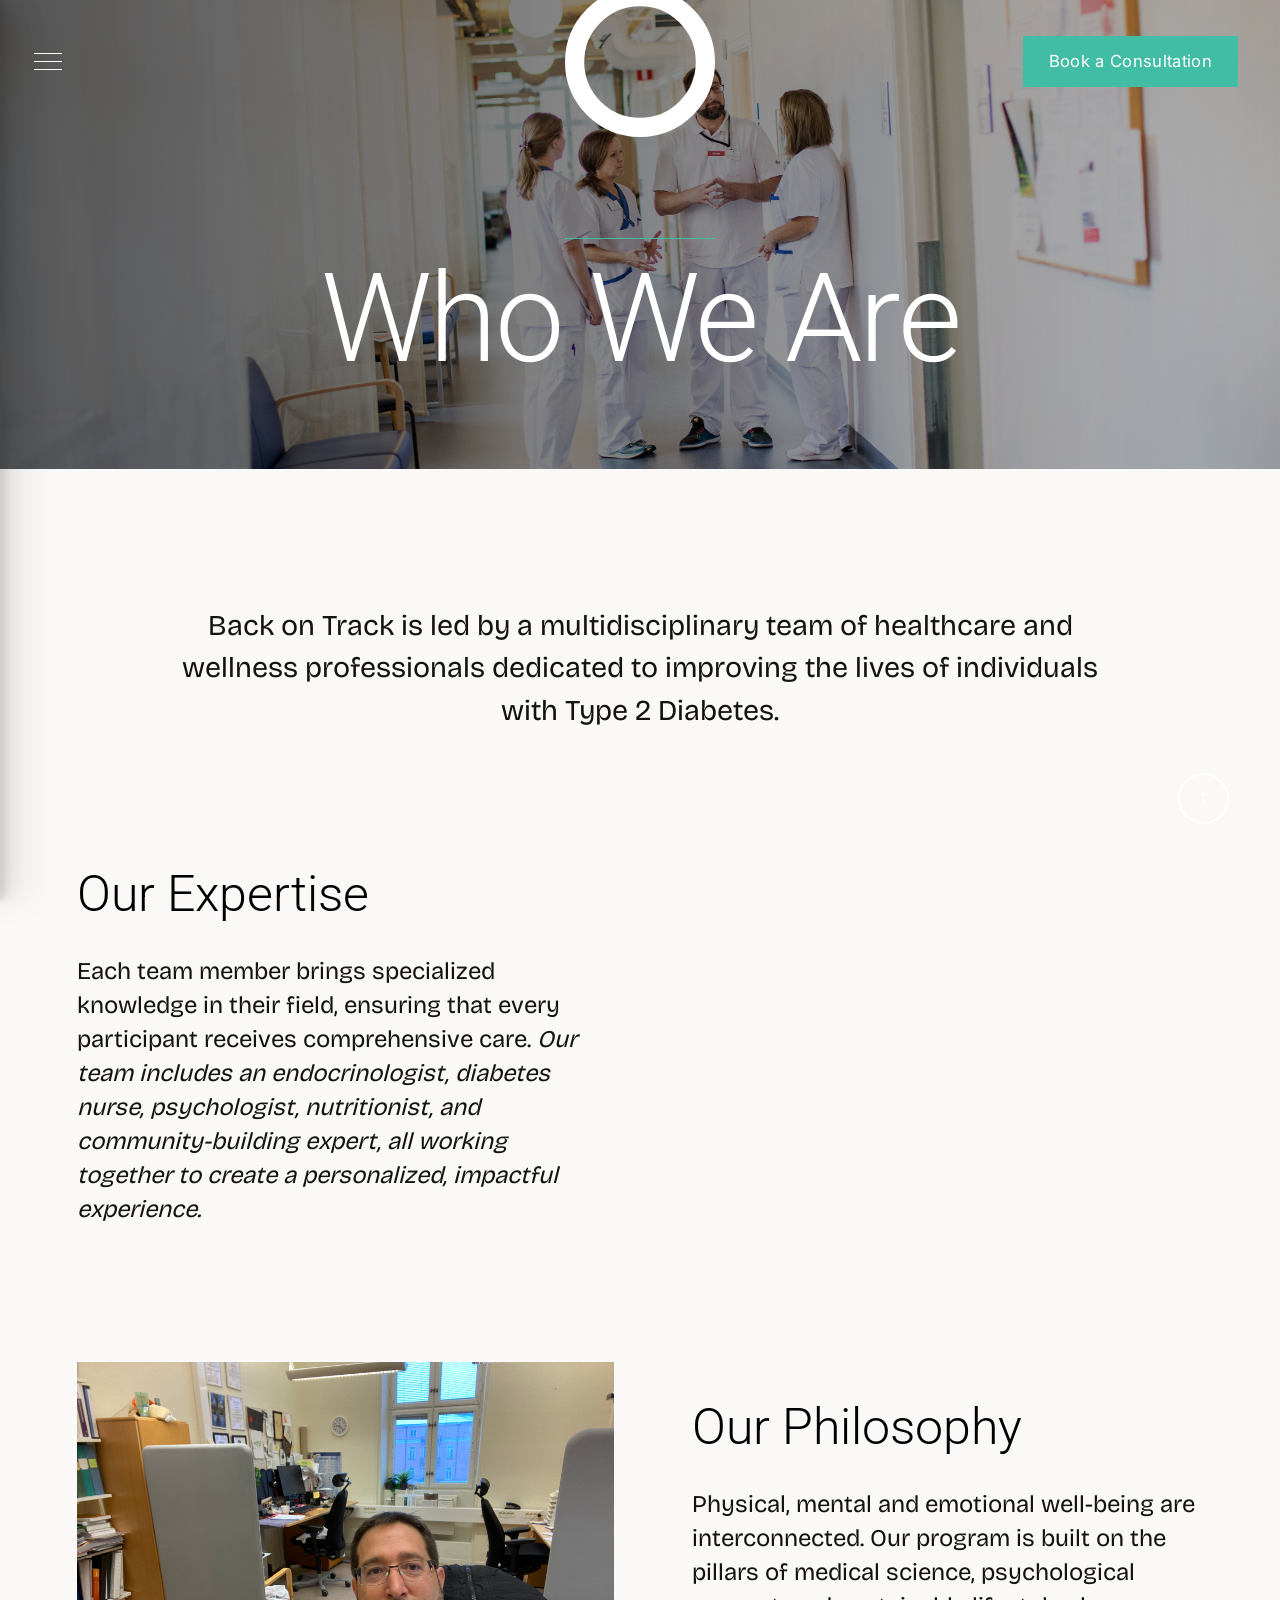
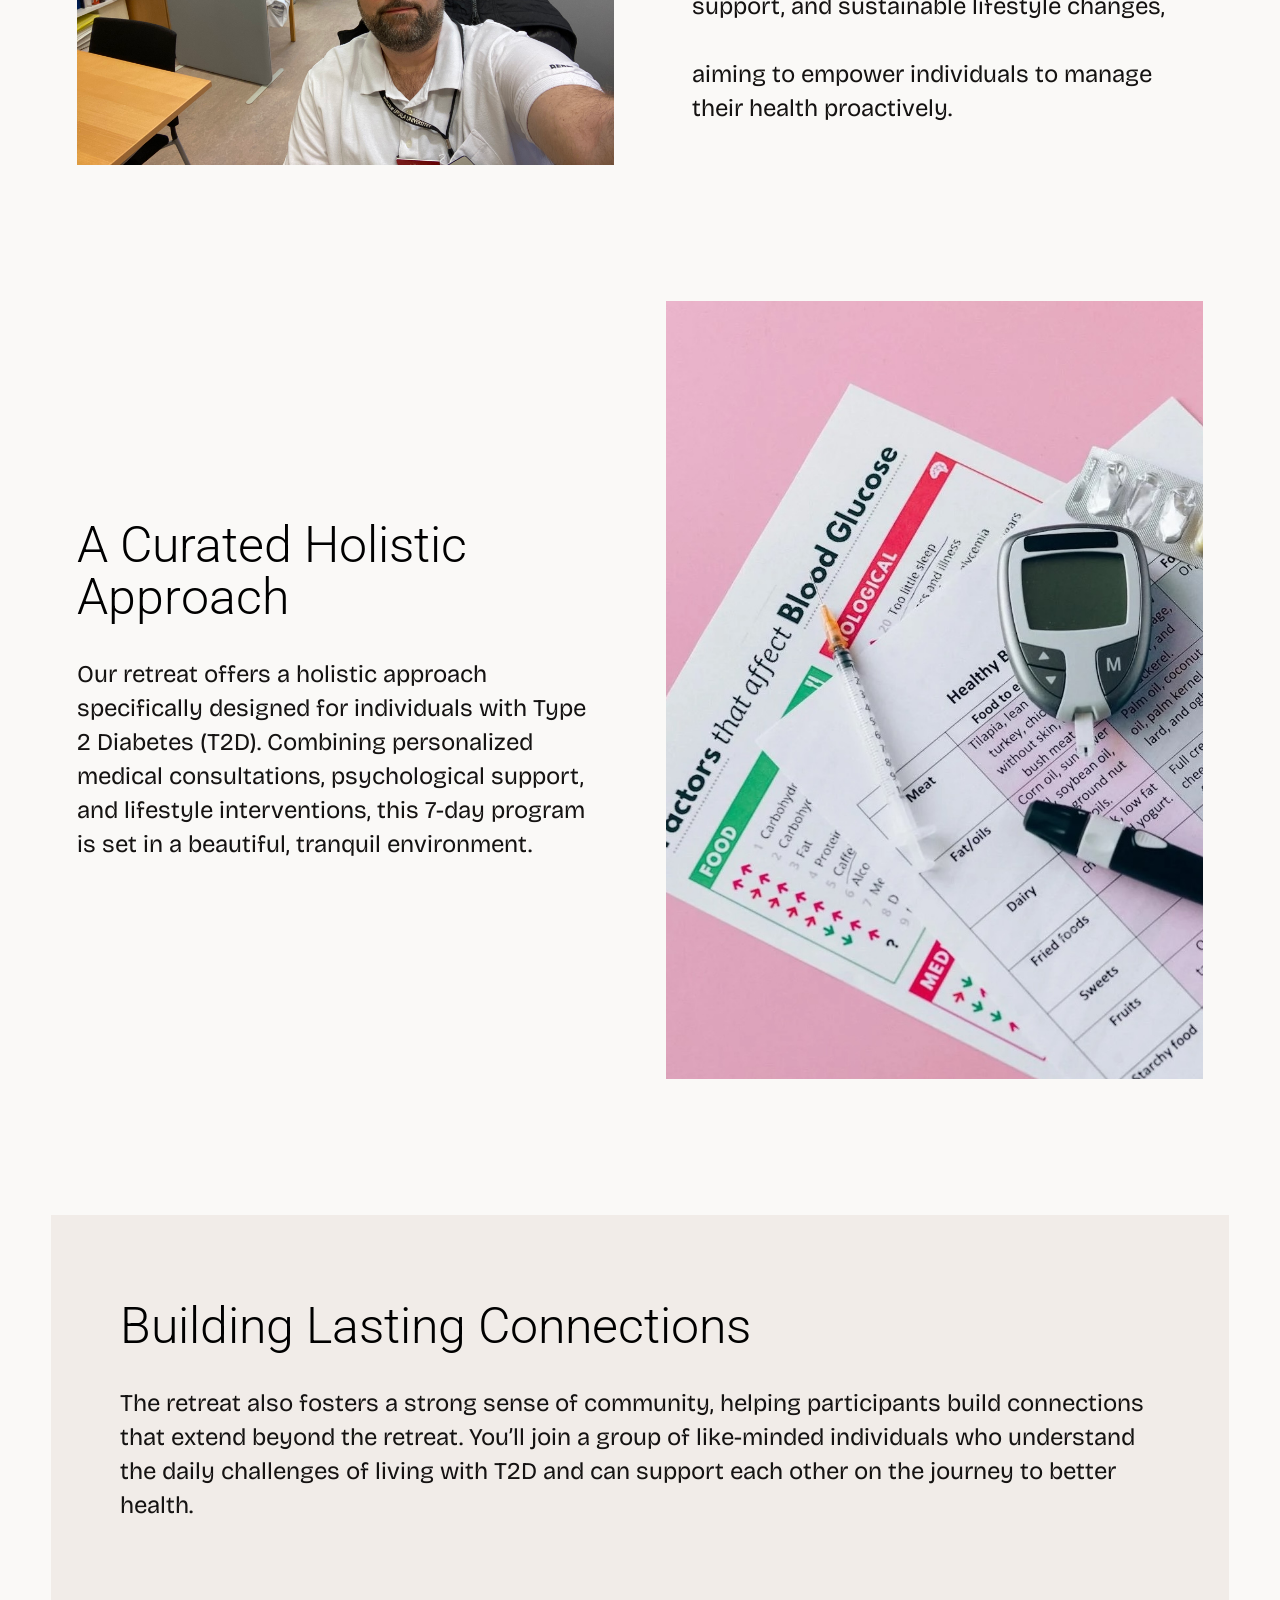
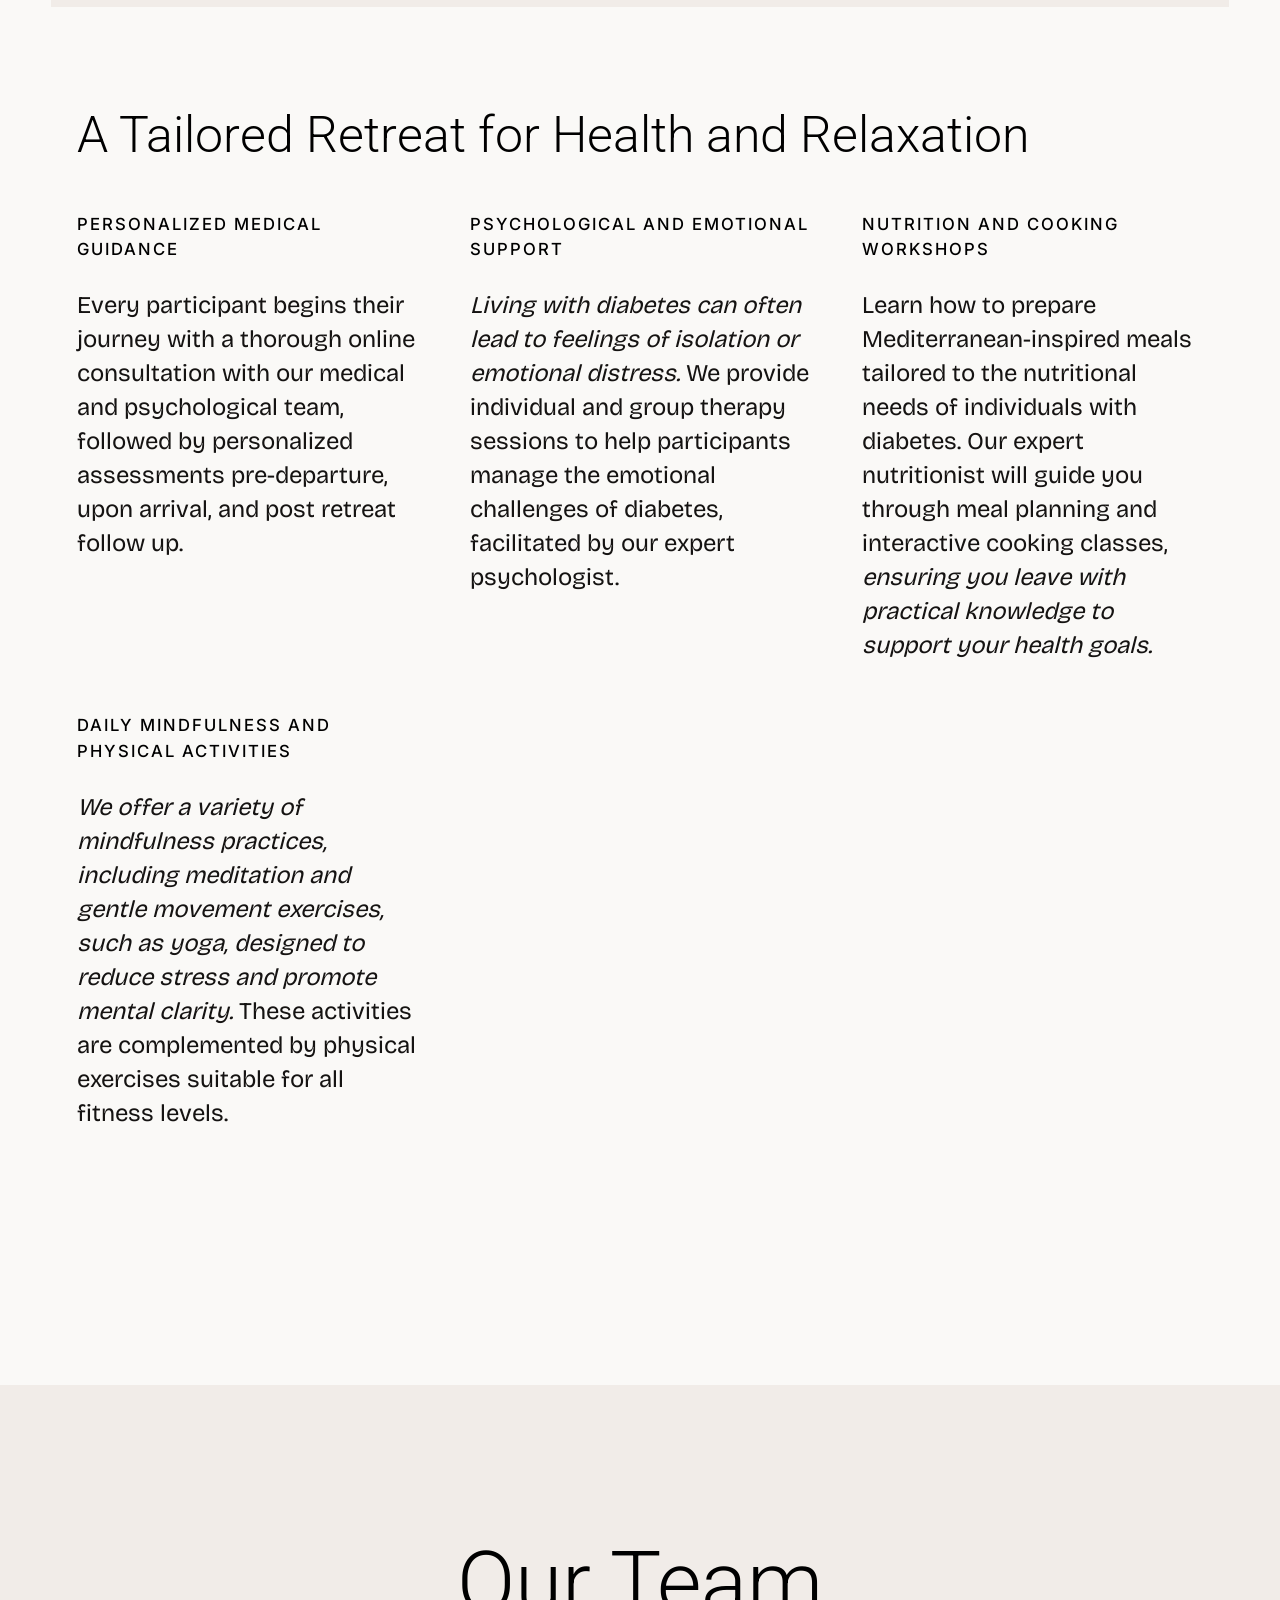
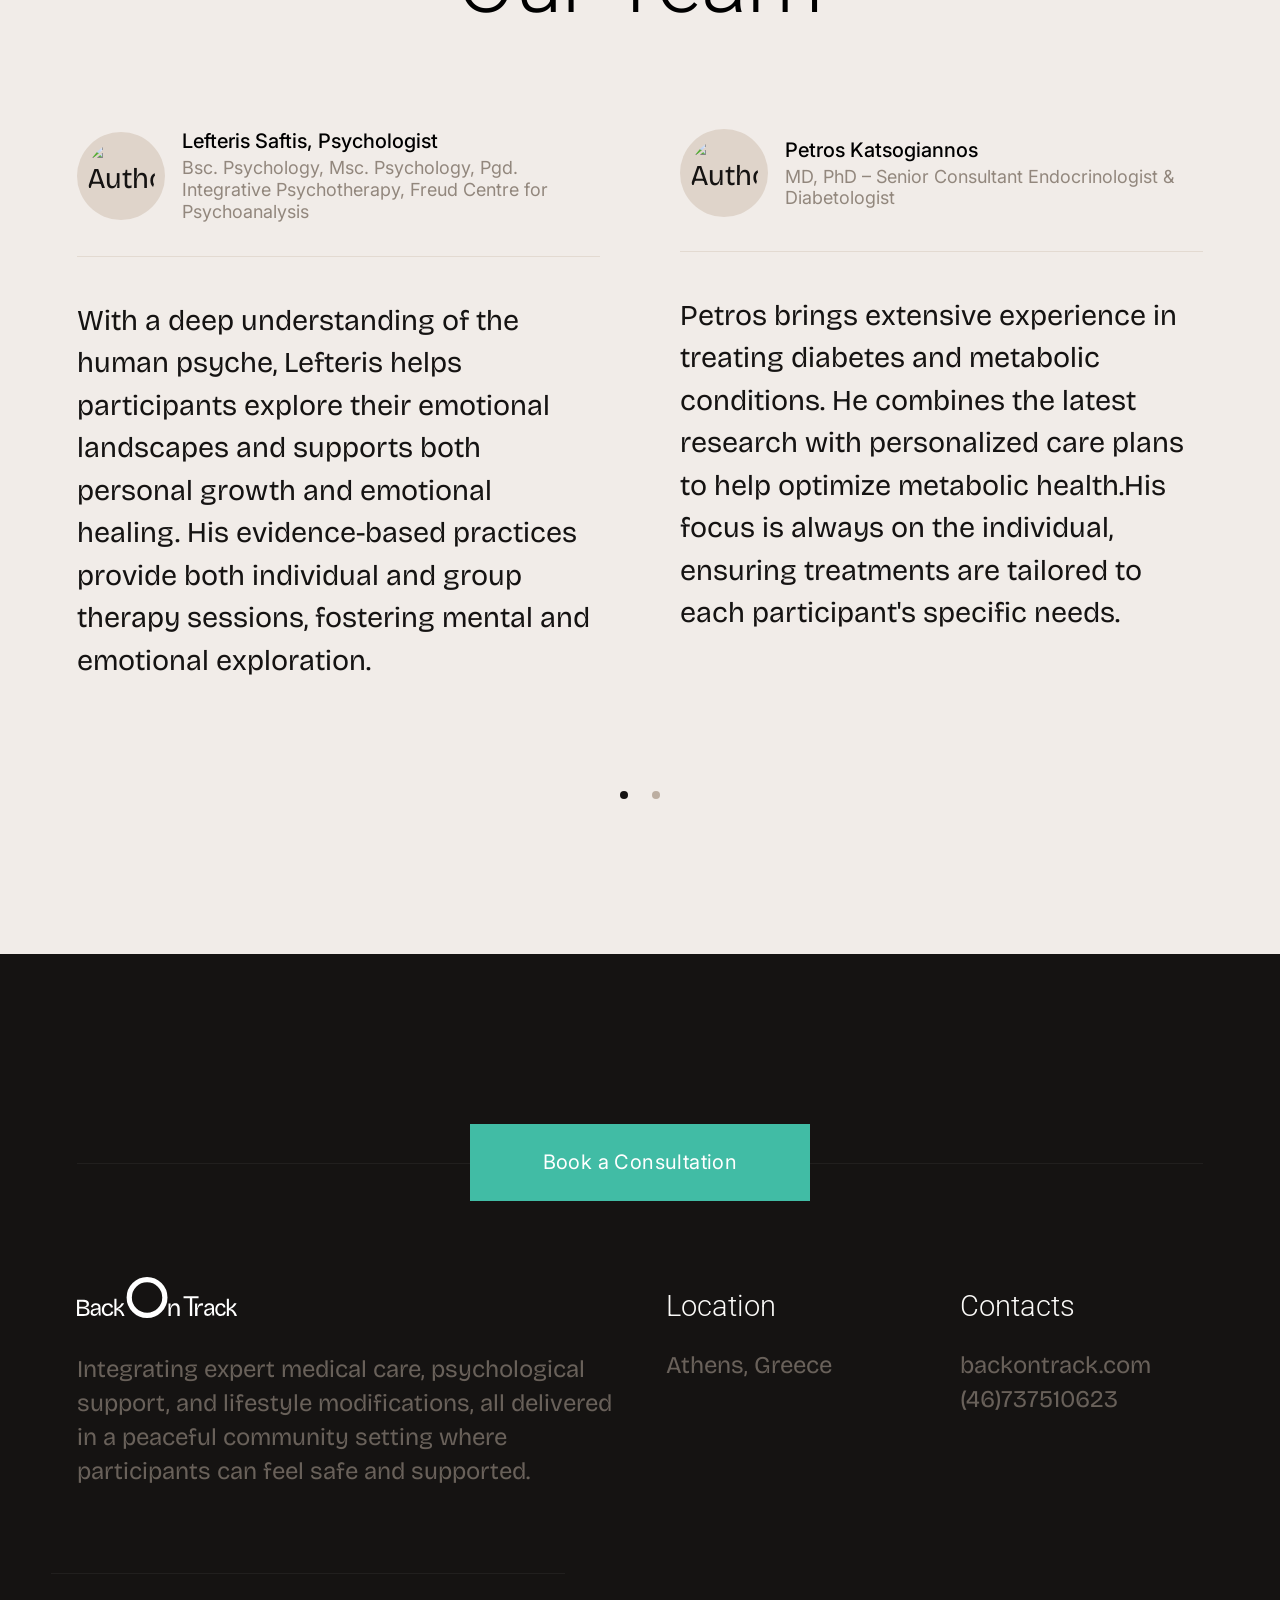
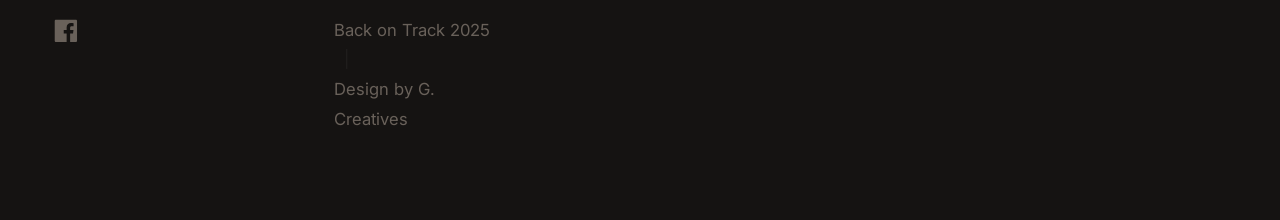
==== about.html @ dc55455d "reup" ====
<!DOCTYPE html>
<html lang="en" class="no-js" >
<head>

    <!--- basic page needs
    ================================================== -->
    <meta charset="utf-8">
    <meta name="viewport" content="width=device-width, initial-scale=1">
    <title>About - Back On Track</title>

    <script>
        document.documentElement.classList.remove('no-js');
        document.documentElement.classList.add('js');
    </script>

    <!-- CSS
    ================================================== -->
    <link rel="stylesheet" href="css/vendor.css">
    <link rel="stylesheet" href="css/styles.css">

    <!-- favicons
    ================================================== -->
    <link rel="apple-touch-icon" sizes="180x180" href="ellipse 45.svg">
    <link rel="icon" type="image/png" sizes="32x32" href="ellipse 45.svg">
    <link rel="icon" type="image/png" sizes="16x16" href="ellipse 45.svg">
    <link rel="manifest" href="site.webmanifest">

</head>


<body id="top">

    
    <!-- preloader
    ================================================== -->
    <div id="preloader">
        <div id="loader" class="dots-fade">
            <div></div>
            <div></div>
            <div></div>
        </div>
    </div>   


    <!-- page wrap
    ================================================== -->
    <div id="page" class="s-pagewrap">

        <div class="menu-underlay"></div>

        <!-- # site header 
        ================================================== -->
        <header class="s-header">

            <div class="s-header__block">
                <div class="s-header__logo">
                    <a class="Ellipse 45" href="index.html">
                        <img src="images/Ellipse 45.svg" alt="Homepage">
                    </a>
                </div>

                <a class="s-header__menu-toggle" href="#0"><span>Browse</span></a>

                <div class="s-header__cta">
                    <a href="reservations.html" class="btn btn--primary s-header__cta-btn">Book a Consultation</a>                        
                </div>

            </div> <!-- end s-header__block -->

            <nav class="s-header__nav">    

                <a href="#0" class="s-header__nav-close-btn" title="close"><span>Close</span></a>

                <div class="s-header__logo">
                    <a class="logo" href="index.html">
                        <img src="images/BACK ON TRACK LOGO.svg" alt="Homepage">
                    </a>
                </div>

                <ul class="s-header__nav-links">
                    <li><a href="index.html">Home</a></li>
                    <li><a href="retreats.html">Retreats</a></li>
                    <li class="current"><a href="about.html">About</a></li>
                    <li><a href="reservations.html">Reservations</a></li>
                </ul> <!-- s-header__nav-links -->    

                <div class="s-header__nav-bottom">

                    <h6>Booking Request</h6>

                    <div class="s-header__booking">
                        <div class="s-header__booking-no"><a href="tel:+46737510623">(46) 4673 751 0623</a></div>
                    </div>

                    <ul class="s-header__nav-social social-list">
                        <li>
                            <a href="#0">
                                <svg xmlns="http://www.w3.org/2000/svg" width="24" height="24" viewBox="0 0 24 24" style="fill:rgba(0, 0, 0, 1);transform:;-ms-filter:"><path d="M20,3H4C3.447,3,3,3.448,3,4v16c0,0.552,0.447,1,1,1h8.615v-6.96h-2.338v-2.725h2.338v-2c0-2.325,1.42-3.592,3.5-3.592 c0.699-0.002,1.399,0.034,2.095,0.107v2.42h-1.435c-1.128,0-1.348,0.538-1.348,1.325v1.735h2.697l-0.35,2.725h-2.348V21H20 c0.553,0,1-0.448,1-1V4C21,3.448,20.553,3,20,3z"></path></svg>
                                <span class="u-screen-reader-text">Facebook</span>
                            </a>
                        </li>
                    </ul> 
                </div> <!-- s-header__nav-bottom -->  

            </nav> <!-- end s-header__nav -->

        </header> <!-- end s-header -->

        
        <!-- # main content
        ================================================== -->
        <article class="s-content">

            <!-- ## pageheader -->
            <section class="s-pageheader" style="background-image:url(images/gallery/1/medical.jpg)">
                <div class="row">
                    <div class="column xl-16 s-pageheader__content">
                        <h1 class="page-title">                        
                            Who We Are
                        </h1>                    
                    </div>
                </div>
            </section> <!-- end pageheader -->
            
            <!-- ## pagecontent -->
            <section class="s-pagecontent pagecontent">

                <div class="row width-narrower pageintro text-center">
                    <div class="column xl-12">
                        <p class="lead">
                            Back on Track is led by a multidisciplinary team of 
                            healthcare and wellness professionals dedicated to improving 
                            the lives of individuals with Type 2 Diabetes.
                        </p>
                    </div>                       
                </div> <!-- end pageintro -->              
    
                <div class="row width-narrow content-block content-block--media-right">
                    <div class="column content-block__text">
                        <h3>Our Expertise</h3>
                        <p>
                        Each team member brings specialized knowledge in their field, 
                        ensuring that every participant receives comprehensive care. 
                        <i>Our team includes an endocrinologist, diabetes nurse, psychologist, 
                            nutritionist, and community-building expert, all working together to create 
                            a personalized, impactful experience.</i>
                        </p>
                    </div>
                    <div class="column content-block__media">
                        <figure>
                            <img src="images/gallery/1/medical2.jpg" 
                                 srcset="images/gallery/1/medical2.jpg 1x, iimages/gallery/1/medical2.jpg 2x" alt="">
                        </figure>
                    </div>
                </div> <!-- end content-block-->
    
                <div class="row width-narrow content-block content-block--media-left">    
                    <div class="column content-block__text">
                        <h3>Our Philosophy</h3>
                        <p>
                        Physical, mental and emotional well-being are interconnected. 
                        Our program is built on the pillars of medical science, 
                        psychological support, and sustainable lifestyle changes, 
                        </p>
                        <p>
                        aiming to empower individuals to manage their health proactively. 
                        </p>
                    </div>
                    <div class="column content-block__media">
                        <figure>
                            <img src="images/gallery/1/petros work pic.jpeg" 
                                 srcset="images/gallery/1/petros work pic.jpeg 1x, images/gallery/1/petros work pic.jpeg 2x" alt="">
                        </figure>
                    </div>
                </div> <!-- end content-block-->
    
                <div class="row width-narrow content-block content-block--media-right">
                    <div class="column content-block__text">                        
                        <h3>A Curated Holistic Approach</h3>
                        <p>
                            Our retreat offers a holistic approach specifically designed for 
                            individuals with Type 2 Diabetes (T2D). Combining personalized medical consultations, 
                            psychological support, and lifestyle interventions, this 7-day program 
                            is set in a beautiful, tranquil environment.
                        </p>
                    </div>
                    <div class="column content-block__media">
                        <figure>
                            <img src="images/gallery/1/medical3.jpeg" 
                                 srcset="images/gallery/1/medical3.jpeg 1x, images/gallery/1/medical3.jpeg 2x" alt="">
                        </figure>
                    </div>
                </div> <!-- end content-block-->
    
                <div class="row width-narrow content-block content-block--grey">
                    <div class="column xl-12">     
                        <h3>Building Lasting Connections</h3>
                        <p>
                            The retreat also fosters a strong sense of community, helping participants build 
                            connections that extend beyond the retreat. You’ll join a group of like-minded 
                            individuals who understand the daily challenges of living with T2D and can support 
                            each other on the journey to better health.
                    </div>
                </div> <!-- end content-block -->

                <div class="row width-narrow content-block">
                    <div class="column xl-12"> 
    
                        <h3>A Tailored Retreat for Health and Relaxation</h3>
    
                        <div class="grid-list-items list-items">
                            <div class="grid-list-items__item list-items__item u-remove-bottom">
                                <div class="list-items__item-header">
                                    <h6 class="list-items__item-small-title">Personalized Medical Guidance</h6>
                                </div>
                                <p>
                                    Every participant begins their journey with a thorough online consultation with 
                                    our medical and psychological team, followed by personalized assessments pre-departure, 
                                    upon arrival, and post retreat follow up.
                                </p>
                            </div>
                            <div class="grid-list-items__item list-items__item u-remove-bottom">
                                <div class="list-items__item-header">
                                    <h6 class="list-items__item-small-title">Psychological and Emotional Support</h6>
                                </div>
                                <p> 
                                    <i>Living with diabetes can often lead to feelings of isolation or emotional distress.</i>
                                    We provide individual and group therapy sessions to help participants manage 
                                    the emotional challenges of diabetes, facilitated by our expert psychologist.

                                </p>
                            </div>
                            <div class="grid-list-items__item list-items__item u-remove-bottom">
                                <div class="list-items__item-header">
                                    <h6 class="list-items__item-small-title">Nutrition and Cooking Workshops</h6>
                                </div>
                                <p>
                                    Learn how to prepare Mediterranean-inspired meals tailored to the nutritional needs 
                                    of individuals with diabetes. Our expert nutritionist will guide you through meal 
                                    planning and interactive cooking classes, <i>ensuring you leave with practical knowledge 
                                    to support your health goals.</i>
                                </p>
                            </div>
                            <div class="grid-list-items__item list-items__item u-remove-bottom">
                                <div class="list-items__item-header">
                                    <h6 class="list-items__item-small-title">Daily Mindfulness and Physical Activities</h6>
                                </div>
                                <p>
                                    <i>We offer a variety of mindfulness practices, including meditation and gentle movement exercises, 
                                    such as yoga, designed to reduce stress and promote mental clarity.</i> 
                                    These activities are complemented by physical exercises suitable for all fitness levels.
                                </p>
                            </div>
                        </div> <!--list-items --> 

                    </div> <!-- end column-->
                </div> <!-- end content-block -->  

            </section> <!-- pagecontent --> 

        </article> <!-- end main content -->


        <!-- # testimonials
        ================================================== -->
        <section id="testimonials" class="s-testimonials">

            <div class="row s-testimonials__content">
                <div class="column xl-12">

                    <h3 class="s-testimonials__title text-center">Our Team</h3>
    
                    <div class="swiper-container s-testimonials__slider">    
                        <div class="swiper-wrapper">

                            <div class="s-testimonials__slide swiper-slide">
                                <div class="s-testimonials__author">
                                    <img src="images/gallery/petros-work-pic" alt="Author image" class="s-testimonials__avatar">
                                    <cite class="s-testimonials__cite">
                                        Lefteris Saftis, Psychologist
                                        <span>Bsc. Psychology, Msc. Psychology, 
                                            Pgd. Integrative Psychotherapy, 
                                            Freud Centre for Psychoanalysis</span>
                                    </cite>
                                </div>
                                <p>
                                    With a deep understanding of the human psyche, Lefteris helps participants explore their 
                                    emotional landscapes and supports both personal growth and emotional healing. 
                                    His evidence-based practices provide both individual and group therapy sessions, 
                                    fostering mental and emotional exploration.
                                </p>
                            </div> <!-- end s-testimonials__slide -->
            
                            <div class="s-testimonials__slide swiper-slide">
                                <div class="s-testimonials__author">
                                    <img src="images/gallery/petros-work-pic" alt="Author image" class="s-testimonials__avatar">
                                    <cite class="s-testimonials__cite">
                                        Petros Katsogiannos
                                        <span>MD, PhD – Senior Consultant 
                                            Endocrinologist & Diabetologist
                                        </span>
                                    </cite>
                                </div>
                                <p>
                                    Petros brings extensive experience in treating diabetes and metabolic conditions. 
                                    He combines the latest research with personalized care plans to help optimize 
                                    metabolic health.His focus is always on the individual, ensuring treatments 
                                    are tailored to each participant's specific needs.
                                </p>
                            </div> <!-- end s-testimonials__slide -->
            
                            <div class="s-testimonials__slide swiper-slide">
                                <div class="s-testimonials__author">
                                    <img src="images/gallery/petros-work-pic" alt="Author image" class="s-testimonials__avatar">
                                    <cite class="s-testimonials__cite">
                                        Theodosios Tzanos
                                        <span>BEng Mechanical Engineering, Msc Management - Community Builder                                        </span>
                                    </cite>
                                </div>
                                <p>
                                    With over 15 years of experience in community building, 
                                    Theodosios empowers individuals and fosters sustainable, active communities. 
                                    He is also deeply engaged in mindfulness practices, particularly Vipassana meditation,
                                     which he incorporates into his approach to wellness and personal growth.
                                </p>
                            </div> <!-- end s-testimonials__slide -->
    
                        </div> <!-- end swiper-wrapper -->
    
                        <div class="swiper-pagination"></div>
    
                    </div> <!-- end s-testimonials__slider -->
    
                </div> <!-- end column -->
            </div> <!-- end s-testimonials__content -->

        </section> <!-- end s-testimonials --> 


                    </div> <!-- end grid-list-items -->

                </div>
            </div> <!-- end s-gallery__inner -->
        </section> <!-- end s-gallery --> 


        <!-- # footer 
        ================================================== -->
        <footer id="footer" class="s-footer">  
            
            <div class="row s-footer__top row-x-center">
                <div class="column xl-4 lg-6 tab-8 mob-12">
                    <a href="reservations.html" class="btn btn--primary btn--large u-fullwidth">Book a Consultation</a>
                </div>
            </div>

            <div class="row s-footer__main-content">

                <div class="column xl-6 md-12 s-footer__block s-footer__about"> 
                    <div class="s-footer__logo">
                        <a class="logo" href="index.html">
                            <img src="images/BACK ON TRACK LOGO.svg" alt="Homepage">
                        </a>
                    </div>  
                    <p>
                        Integrating expert medical care, psychological support, and lifestyle modifications, 
                         all delivered in a peaceful community setting where participants can feel safe and supported.
                    </p>               
                </div> <!-- end s-footer__about -->

                <div class="column xl-6 md-12 s-footer__block s-footer__info">
                    <div class="row">
                        <div class="column xl-6 lg-12">
                            <h5>Location</h5>
                            <p>
                            Athens, Greece
                            </p>
                        </div>
                        <div class="column xl-6 lg-12">     
                            <h5>Contacts</h5>
                            <ul class="link-list">
                                <li><a href="mailto:#0">backontrack.com</a></li>
                                <li><a href="tel:+46737510623">(46)737510623</a></li>
                            </ul> 
                    </div>                    
                </div> <!-- end s-footer__info -->

            </div> <!-- end  s-footer__main-content -->                 
            
            <div class="row s-footer__bottom">
                
                <div class="column xl-6 lg-12">
                    <ul class="s-footer__social social-list">
                        <li>
                            <a href="#0">
                                <svg xmlns="http://www.w3.org/2000/svg" width="24" height="24" viewBox="0 0 24 24" style="fill:rgba(0, 0, 0, 1);transform:;-ms-filter:"><path d="M20,3H4C3.447,3,3,3.448,3,4v16c0,0.552,0.447,1,1,1h8.615v-6.96h-2.338v-2.725h2.338v-2c0-2.325,1.42-3.592,3.5-3.592 c0.699-0.002,1.399,0.034,2.095,0.107v2.42h-1.435c-1.128,0-1.348,0.538-1.348,1.325v1.735h2.697l-0.35,2.725h-2.348V21H20 c0.553,0,1-0.448,1-1V4C21,3.448,20.553,3,20,3z"></path></svg>
                                <span class="u-screen-reader-text">Facebook</span>
                            </a>
                        </li>

                    </ul> 
                </div> <!-- end section-footer__social -->

                <div class="column xl-6 lg-12">
                    <p class="ss-copyright">
                        <span>Back on Track 2025</span> 
                        <span>Design by G. Creatives </a></span>
                    </p>
                </div>

            </div> <!-- end section-footer__bottom -->          

            <div class="ss-go-top">
                <a class="smoothscroll" title="Back to Top" href="#top">                 
                    <svg clip-rule="evenodd" fill-rule="evenodd" stroke-linejoin="round" stroke-miterlimit="2" viewBox="0 0 24 24" xmlns="http://www.w3.org/2000/svg"><path d="m14.523 18.787s4.501-4.505 6.255-6.26c.146-.146.219-.338.219-.53s-.073-.383-.219-.53c-1.753-1.754-6.255-6.258-6.255-6.258-.144-.145-.334-.217-.524-.217-.193 0-.385.074-.532.221-.293.292-.295.766-.004 1.056l4.978 4.978h-14.692c-.414 0-.75.336-.75.75s.336.75.75.75h14.692l-4.979 4.979c-.289.289-.286.762.006 1.054.148.148.341.222.533.222.19 0 .378-.072.522-.215z" fill-rule="nonzero"/></svg>
                </a>                                
                <span>Back To Top</span>   
            </div> <!-- end ss-go-top -->
            
        </footer> <!-- end s-footer -->

    </div> <!-- end page-wrap -->


    <!-- Java Script
    ================================================== -->
    <script src="js/plugins.js"></script>
    <script src="js/main.js"></script>

</body>
</html>
---- css/vendor.css ----
/* ===================================================================
 * Maillard Third-party Stylesheets
 * Template Ver. 1.0.0
 * 08-03-2023
 * -------------------------------------------------------------------
 *
 * TOC:
 * # PrismJS 
 * # Swiper
 * # Glightbox
 *
 * ------------------------------------------------------------------- */

/* ===================================================================
 * # PrismJS 1.20.0
 *   https://prismjs.com/download.html#themes=prism-okaidia&languages=markup+css+clike+javascript+markup-templating+php 
 *   
 *   okaidia theme for JavaScript, CSS and HTML
 *   Loosely based on Monokai textmate theme by http://www.monokai.nl/
 *   @author ocodia
 * ------------------------------------------------------------------- */
code[class*=language-],
pre[class*=language-] {
  color          : #f8f8f2;
  background     : #b5d9db/;
  text-shadow    : 0 1px rgba(0, 0, 0, 0.3);
  font-family    : var(--font-mono);
  font-size      : calc(var(--text-size) * 0.8333);
  text-align     : left;
  white-space    : pre;
  word-spacing   : normal;
  word-break     : normal;
  word-wrap      : normal;
  line-height    : var(--vspace-1);
  -moz-tab-size  : 4;
  -o-tab-size    : 4;
  tab-size       : 4;
  -webkit-hyphens: none;
  hyphens        : none;
}

/* Code blocks */
pre[class*=language-] {
  padding : var(--vspace-0_5) 0 var(--vspace-1);
  margin  : var(--vspace-1) 0;
  overflow: auto;
}

:not(pre)>code[class*=language-],
pre[class*=language-] {
  background: #272822;
}

/* Inline code */
:not(pre)>code[class*=language-] {
  padding    : 0.1em;
  white-space: normal;
}

.token.comment,
.token.prolog,
.token.doctype,
.token.cdata {
  color: slategray;
}

.token.punctuation {
  color: #f8f8f2;
}

.token.namespace {
  opacity: 0.7;
}

.token.property,
.token.tag,
.token.constant,
.token.symbol,
.token.deleted {
  color: #f92672;
}

.token.boolean,
.token.number {
  color: #ae81ff;
}

.token.selector,
.token.attr-name,
.token.string,
.token.char,
.token.builtin,
.token.inserted {
  color: #a6e22e;
}

.token.operator,
.token.entity,
.token.url,
.language-css .token.string,
.style .token.string,
.token.variable {
  color: #f8f8f2;
}

.token.atrule,
.token.attr-value,
.token.function,
.token.class-name {
  color: #e6db74;
}

.token.keyword {
  color: #66d9ef;
}

.token.regex,
.token.important {
  color: #fd971f;
}

.token.important,
.token.bold {
  font-weight: bold;
}

.token.italic {
  font-style: italic;
}

.token.entity {
  cursor: help;
}


/* ===================================================================
 * # Swiper 6.4.5
 *   Most modern mobile touch slider and framework with hardware accelerated transitions
 *   https://swiperjs.com
 *
 *   Copyright 2014-2020 Vladimir Kharlampidi
 *
 *   Released under the MIT License
 *
 *   Released on: December 18, 2020
 * ------------------------------------------------------------------- */
@font-face {
  font-family: "swiper-icons";
  src        : url("data:application/font-woff;charset=utf-8;base64, [base64]//wADZ2x5ZgAAAywAAADMAAAD2MHtryVoZWFkAAABbAAAADAAAAA2E2+eoWhoZWEAAAGcAAAAHwAAACQC9gDzaG10eAAAAigAAAAZAAAArgJkABFsb2NhAAAC0AAAAFoAAABaFQAUGG1heHAAAAG8AAAAHwAAACAAcABAbmFtZQAAA/gAAAE5AAACXvFdBwlwb3N0AAAFNAAAAGIAAACE5s74hXjaY2BkYGAAYpf5Hu/j+W2+MnAzMYDAzaX6QjD6/4//Bxj5GA8AuRwMYGkAPywL13jaY2BkYGA88P8Agx4j+/8fQDYfA1AEBWgDAIB2BOoAeNpjYGRgYNBh4GdgYgABEMnIABJzYNADCQAACWgAsQB42mNgYfzCOIGBlYGB0YcxjYGBwR1Kf2WQZGhhYGBiYGVmgAFGBiQQkOaawtDAoMBQxXjg/wEGPcYDDA4wNUA2CCgwsAAAO4EL6gAAeNpj2M0gyAACqxgGNWBkZ2D4/wMA+xkDdgAAAHjaY2BgYGaAYBkGRgYQiAHyGMF8FgYHIM3DwMHABGQrMOgyWDLEM1T9/w8UBfEMgLzE////P/5//f/V/xv+r4eaAAeMbAxwIUYmIMHEgKYAYjUcsDAwsLKxc3BycfPw8jEQA/[base64]/uznmfPFBNODM2K7MTQ45YEAZqGP81AmGGcF3iPqOop0r1SPTaTbVkfUe4HXj97wYE+yNwWYxwWu4v1ugWHgo3S1XdZEVqWM7ET0cfnLGxWfkgR42o2PvWrDMBSFj/IHLaF0zKjRgdiVMwScNRAoWUoH78Y2icB/yIY09An6AH2Bdu/UB+yxopYshQiEvnvu0dURgDt8QeC8PDw7Fpji3fEA4z/PEJ6YOB5hKh4dj3EvXhxPqH/SKUY3rJ7srZ4FZnh1PMAtPhwP6fl2PMJMPDgeQ4rY8YT6Gzao0eAEA409DuggmTnFnOcSCiEiLMgxCiTI6Cq5DZUd3Qmp10vO0LaLTd2cjN4fOumlc7lUYbSQcZFkutRG7g6JKZKy0RmdLY680CDnEJ+UMkpFFe1RN7nxdVpXrC4aTtnaurOnYercZg2YVmLN/d/gczfEimrE/fs/bOuq29Zmn8tloORaXgZgGa78yO9/cnXm2BpaGvq25Dv9S4E9+5SIc9PqupJKhYFSSl47+Qcr1mYNAAAAeNptw0cKwkAAAMDZJA8Q7OUJvkLsPfZ6zFVERPy8qHh2YER+3i/BP83vIBLLySsoKimrqKqpa2hp6+jq6RsYGhmbmJqZSy0sraxtbO3sHRydnEMU4uR6yx7JJXveP7WrDycAAAAAAAH//wACeNpjYGRgYOABYhkgZgJCZgZNBkYGLQZtIJsFLMYAAAw3ALgAeNolizEKgDAQBCchRbC2sFER0YD6qVQiBCv/H9ezGI6Z5XBAw8CBK/m5iQQVauVbXLnOrMZv2oLdKFa8Pjuru2hJzGabmOSLzNMzvutpB3N42mNgZGBg4GKQYzBhYMxJLMlj4GBgAYow/P/PAJJhLM6sSoWKfWCAAwDAjgbRAAB42mNgYGBkAIIbCZo5IPrmUn0hGA0AO8EFTQAA") format("woff");
  font-weight: 400;
  font-style : normal;
}

:root {
  --swiper-theme-color: #007aff;
}

.swiper-container {
  margin-left : auto;
  margin-right: auto;
  position    : relative;
  overflow    : hidden;
  list-style  : none;
  padding     : 0;
  /* Fix of Webkit flickering */
  z-index     : 1;
}

.swiper-container-vertical>.swiper-wrapper {
  flex-direction: column;
}

.swiper-wrapper {
  position           : relative;
  width              : 100%;
  height             : 100%;
  z-index            : 1;
  display            : flex;
  transition-property: transform;
  box-sizing         : content-box;
}

.swiper-container-android .swiper-slide,
.swiper-wrapper {
  transform: translate3d(0px, 0, 0);
}

.swiper-container-multirow>.swiper-wrapper {
  flex-wrap: wrap;
}

.swiper-container-multirow-column>.swiper-wrapper {
  flex-wrap     : wrap;
  flex-direction: column;
}

.swiper-container-free-mode>.swiper-wrapper {
  transition-timing-function: ease-out;
  margin                    : 0 auto;
}

.swiper-slide {
  flex-shrink        : 0;
  width              : 100%;
  height             : 100%;
  position           : relative;
  transition-property: transform;
}

.swiper-slide-invisible-blank {
  visibility: hidden;
}

/* Auto Height */
.swiper-container-autoheight,
.swiper-container-autoheight .swiper-slide {
  height: auto;
}

.swiper-container-autoheight .swiper-wrapper {
  align-items        : flex-start;
  transition-property: transform, height;
}

/* 3D Effects */
.swiper-container-3d {
  perspective: 1200px;
}

.swiper-container-3d .swiper-wrapper,
.swiper-container-3d .swiper-slide,
.swiper-container-3d .swiper-slide-shadow-left,
.swiper-container-3d .swiper-slide-shadow-right,
.swiper-container-3d .swiper-slide-shadow-top,
.swiper-container-3d .swiper-slide-shadow-bottom,
.swiper-container-3d .swiper-cube-shadow {
  transform-style: preserve-3d;
}

.swiper-container-3d .swiper-slide-shadow-left,
.swiper-container-3d .swiper-slide-shadow-right,
.swiper-container-3d .swiper-slide-shadow-top,
.swiper-container-3d .swiper-slide-shadow-bottom {
  position      : absolute;
  left          : 0;
  top           : 0;
  width         : 100%;
  height        : 100%;
  pointer-events: none;
  z-index       : 10;
}

.swiper-container-3d .swiper-slide-shadow-left {
  background-image: linear-gradient(to left, rgba(0, 0, 0, 0.5), rgba(0, 0, 0, 0));
}

.swiper-container-3d .swiper-slide-shadow-right {
  background-image: linear-gradient(to right, rgba(0, 0, 0, 0.5), rgba(0, 0, 0, 0));
}

.swiper-container-3d .swiper-slide-shadow-top {
  background-image: linear-gradient(to top, rgba(0, 0, 0, 0.5), rgba(0, 0, 0, 0));
}

.swiper-container-3d .swiper-slide-shadow-bottom {
  background-image: linear-gradient(to bottom, rgba(0, 0, 0, 0.5), rgba(0, 0, 0, 0));
}

/* CSS Mode */
.swiper-container-css-mode>.swiper-wrapper {
  overflow          : auto;
  scrollbar-width   : none;
  /* For Firefox */
  -ms-overflow-style: none;
  /* For Internet Explorer and Edge */
}

.swiper-container-css-mode>.swiper-wrapper::-webkit-scrollbar {
  display: none;
}

.swiper-container-css-mode>.swiper-wrapper>.swiper-slide {
  scroll-snap-align: start start;
}

.swiper-container-horizontal.swiper-container-css-mode>.swiper-wrapper {
  scroll-snap-type: x mandatory;
}

.swiper-container-vertical.swiper-container-css-mode>.swiper-wrapper {
  scroll-snap-type: y mandatory;
}

:root {
  --swiper-navigation-size   : 44px;
  /*
    --swiper-navigation-color: var(--swiper-theme-color);
    */
}

.swiper-button-prev,
.swiper-button-next {
  position       : absolute;
  top            : 50%;
  width          : calc(var(--swiper-navigation-size) / 44 * 27);
  height         : var(--swiper-navigation-size);
  margin-top     : calc(-1 * var(--swiper-navigation-size) / 2);
  z-index        : 10;
  cursor         : pointer;
  display        : flex;
  align-items    : center;
  justify-content: center;
  color          : var(--swiper-navigation-color, var(--swiper-theme-color));
}

.swiper-button-prev.swiper-button-disabled,
.swiper-button-next.swiper-button-disabled {
  opacity       : 0.35;
  cursor        : auto;
  pointer-events: none;
}

.swiper-button-prev:after,
.swiper-button-next:after {
  font-family   : swiper-icons;
  font-size     : var(--swiper-navigation-size);
  text-transform: none !important;
  letter-spacing: 0;
  text-transform: none;
  font-variant  : initial;
  line-height   : 1;
}

.swiper-button-prev,
.swiper-container-rtl .swiper-button-next {
  left : 10px;
  right: auto;
}

.swiper-button-prev:after,
.swiper-container-rtl .swiper-button-next:after {
  content: "prev";
}

.swiper-button-next,
.swiper-container-rtl .swiper-button-prev {
  right: 10px;
  left : auto;
}

.swiper-button-next:after,
.swiper-container-rtl .swiper-button-prev:after {
  content: "next";
}

.swiper-button-prev.swiper-button-white,
.swiper-button-next.swiper-button-white {
  --swiper-navigation-color: #ffffff;
}

.swiper-button-prev.swiper-button-black,
.swiper-button-next.swiper-button-black {
  --swiper-navigation-color: #000000;
}

.swiper-button-lock {
  display: none;
}

:root {
  /*
    --swiper-pagination-color: var(--swiper-theme-color);
    */
}

.swiper-pagination {
  position  : absolute;
  text-align: center;
  transition: 300ms opacity;
  transform : translate3d(0, 0, 0);
  z-index   : 10;
}

.swiper-pagination.swiper-pagination-hidden {
  opacity: 0;
}

/* Common Styles */
.swiper-pagination-fraction,
.swiper-pagination-custom,
.swiper-container-horizontal>.swiper-pagination-bullets {
  bottom: 10px;
  left  : 0;
  width : 100%;
}

/* Bullets */
.swiper-pagination-bullets-dynamic {
  overflow : hidden;
  font-size: 0;
}

.swiper-pagination-bullets-dynamic .swiper-pagination-bullet {
  transform: scale(0.33);
  position : relative;
}

.swiper-pagination-bullets-dynamic .swiper-pagination-bullet-active {
  transform: scale(1);
}

.swiper-pagination-bullets-dynamic .swiper-pagination-bullet-active-main {
  transform: scale(1);
}

.swiper-pagination-bullets-dynamic .swiper-pagination-bullet-active-prev {
  transform: scale(0.66);
}

.swiper-pagination-bullets-dynamic .swiper-pagination-bullet-active-prev-prev {
  transform: scale(0.33);
}

.swiper-pagination-bullets-dynamic .swiper-pagination-bullet-active-next {
  transform: scale(0.66);
}

.swiper-pagination-bullets-dynamic .swiper-pagination-bullet-active-next-next {
  transform: scale(0.33);
}

.swiper-pagination-bullet {
  width        : 8px;
  height       : 8px;
  display      : inline-block;
  border-radius: 100%;
  background   : #000;
  opacity      : 0.2;
}

button.swiper-pagination-bullet {
  border            : none;
  margin            : 0;
  padding           : 0;
  box-shadow        : none;
  -webkit-appearance: none;
  -moz-appearance   : none;
  appearance        : none;
}

.swiper-pagination-clickable .swiper-pagination-bullet {
  cursor: pointer;
}

.swiper-pagination-bullet-active {
  opacity   : 1;
  background: var(--swiper-pagination-color, var(--swiper-theme-color));
}

.swiper-container-vertical>.swiper-pagination-bullets {
  right    : 10px;
  top      : 50%;
  transform: translate3d(0px, -50%, 0);
}

.swiper-container-vertical>.swiper-pagination-bullets .swiper-pagination-bullet {
  margin : 6px 0;
  display: block;
}

.swiper-container-vertical>.swiper-pagination-bullets.swiper-pagination-bullets-dynamic {
  top      : 50%;
  transform: translateY(-50%);
  width    : 8px;
}

.swiper-container-vertical>.swiper-pagination-bullets.swiper-pagination-bullets-dynamic .swiper-pagination-bullet {
  display   : inline-block;
  transition: 200ms transform, 200ms top;
}

.swiper-container-horizontal>.swiper-pagination-bullets .swiper-pagination-bullet {
  margin: 0 4px;
}

.swiper-container-horizontal>.swiper-pagination-bullets.swiper-pagination-bullets-dynamic {
  left       : 50%;
  transform  : translateX(-50%);
  white-space: nowrap;
}

.swiper-container-horizontal>.swiper-pagination-bullets.swiper-pagination-bullets-dynamic .swiper-pagination-bullet {
  transition: 200ms transform, 200ms left;
}

.swiper-container-horizontal.swiper-container-rtl>.swiper-pagination-bullets-dynamic .swiper-pagination-bullet {
  transition: 200ms transform, 200ms right;
}

/* Progress */
.swiper-pagination-progressbar {
  background: rgba(0, 0, 0, 0.25);
  position  : absolute;
}

.swiper-pagination-progressbar .swiper-pagination-progressbar-fill {
  background      : var(--swiper-pagination-color, var(--swiper-theme-color));
  position        : absolute;
  left            : 0;
  top             : 0;
  width           : 100%;
  height          : 100%;
  transform       : scale(0);
  transform-origin: left top;
}

.swiper-container-rtl .swiper-pagination-progressbar .swiper-pagination-progressbar-fill {
  transform-origin: right top;
}

.swiper-container-horizontal>.swiper-pagination-progressbar,
.swiper-container-vertical>.swiper-pagination-progressbar.swiper-pagination-progressbar-opposite {
  width : 100%;
  height: 4px;
  left  : 0;
  top   : 0;
}

.swiper-container-vertical>.swiper-pagination-progressbar,
.swiper-container-horizontal>.swiper-pagination-progressbar.swiper-pagination-progressbar-opposite {
  width : 4px;
  height: 100%;
  left  : 0;
  top   : 0;
}

.swiper-pagination-white {
  --swiper-pagination-color: #ffffff;
}

.swiper-pagination-black {
  --swiper-pagination-color: #000000;
}

.swiper-pagination-lock {
  display: none;
}

/* Scrollbar */
.swiper-scrollbar {
  border-radius   : 10px;
  position        : relative;
  -ms-touch-action: none;
  background      : rgba(0, 0, 0, 0.1);
}

.swiper-container-horizontal>.swiper-scrollbar {
  position: absolute;
  left    : 1%;
  bottom  : 3px;
  z-index : 50;
  height  : 5px;
  width   : 98%;
}

.swiper-container-vertical>.swiper-scrollbar {
  position: absolute;
  right   : 3px;
  top     : 1%;
  z-index : 50;
  width   : 5px;
  height  : 98%;
}

.swiper-scrollbar-drag {
  height       : 100%;
  width        : 100%;
  position     : relative;
  background   : rgba(0, 0, 0, 0.5);
  border-radius: 10px;
  left         : 0;
  top          : 0;
}

.swiper-scrollbar-cursor-drag {
  cursor: move;
}

.swiper-scrollbar-lock {
  display: none;
}

.swiper-zoom-container {
  width          : 100%;
  height         : 100%;
  display        : flex;
  justify-content: center;
  align-items    : center;
  text-align     : center;
}

.swiper-zoom-container>img,
.swiper-zoom-container>svg,
.swiper-zoom-container>canvas {
  max-width    : 100%;
  max-height   : 100%;
  -o-object-fit: contain;
  object-fit   : contain;
}

.swiper-slide-zoomed {
  cursor: move;
}

/* Preloader */
:root {
  /*
    --swiper-preloader-color: var(--swiper-theme-color);
    */
}

.swiper-lazy-preloader {
  width           : 42px;
  height          : 42px;
  position        : absolute;
  left            : 50%;
  top             : 50%;
  margin-left     : -21px;
  margin-top      : -21px;
  z-index         : 10;
  transform-origin: 50%;
  animation       : swiper-preloader-spin 1s infinite linear;
  box-sizing      : border-box;
  border          : 4px solid var(--swiper-preloader-color, var(--swiper-theme-color));
  border-radius   : 50%;
  border-top-color: transparent;
}

.swiper-lazy-preloader-white {
  --swiper-preloader-color: #fff;
}

.swiper-lazy-preloader-black {
  --swiper-preloader-color: #000;
}

@keyframes swiper-preloader-spin {
  100% {
    transform: rotate(360deg);
  }
}

/* a11y */
.swiper-container .swiper-notification {
  position      : absolute;
  left          : 0;
  top           : 0;
  pointer-events: none;
  opacity       : 0;
  z-index       : -1000;
}

.swiper-container-fade.swiper-container-free-mode .swiper-slide {
  transition-timing-function: ease-out;
}

.swiper-container-fade .swiper-slide {
  pointer-events     : none;
  transition-property: opacity;
}

.swiper-container-fade .swiper-slide .swiper-slide {
  pointer-events: none;
}

.swiper-container-fade .swiper-slide-active,
.swiper-container-fade .swiper-slide-active .swiper-slide-active {
  pointer-events: auto;
}

.swiper-container-cube {
  overflow: visible;
}

.swiper-container-cube .swiper-slide {
  pointer-events     : none;
  backface-visibility: hidden;
  z-index            : 1;
  visibility         : hidden;
  transform-origin   : 0 0;
  width              : 100%;
  height             : 100%;
}

.swiper-container-cube .swiper-slide .swiper-slide {
  pointer-events: none;
}

.swiper-container-cube.swiper-container-rtl .swiper-slide {
  transform-origin: 100% 0;
}

.swiper-container-cube .swiper-slide-active,
.swiper-container-cube .swiper-slide-active .swiper-slide-active {
  pointer-events: auto;
}

.swiper-container-cube .swiper-slide-active,
.swiper-container-cube .swiper-slide-next,
.swiper-container-cube .swiper-slide-prev,
.swiper-container-cube .swiper-slide-next+.swiper-slide {
  pointer-events: auto;
  visibility    : visible;
}

.swiper-container-cube .swiper-slide-shadow-top,
.swiper-container-cube .swiper-slide-shadow-bottom,
.swiper-container-cube .swiper-slide-shadow-left,
.swiper-container-cube .swiper-slide-shadow-right {
  z-index            : 0;
  backface-visibility: hidden;
}

.swiper-container-cube .swiper-cube-shadow {
  position  : absolute;
  left      : 0;
  bottom    : 0px;
  width     : 100%;
  height    : 100%;
  background: #000;
  opacity   : 0.6;
  filter    : blur(50px);
  z-index   : 0;
}

.swiper-container-flip {
  overflow: visible;
}

.swiper-container-flip .swiper-slide {
  pointer-events     : none;
  backface-visibility: hidden;
  z-index            : 1;
}

.swiper-container-flip .swiper-slide .swiper-slide {
  pointer-events: none;
}

.swiper-container-flip .swiper-slide-active,
.swiper-container-flip .swiper-slide-active .swiper-slide-active {
  pointer-events: auto;
}

.swiper-container-flip .swiper-slide-shadow-top,
.swiper-container-flip .swiper-slide-shadow-bottom,
.swiper-container-flip .swiper-slide-shadow-left,
.swiper-container-flip .swiper-slide-shadow-right {
  z-index            : 0;
  backface-visibility: hidden;
}


/* ==========================================================================
 * # Glightbox
 *
 * GLightbox 3.2.0
 * https://biati-digital.github.io/glightbox/
 * -------------------------------------------------------------------------- 
 */
.glightbox-container {
  width                   : 100%;
  height                  : 100%;
  position                : fixed;
  top                     : 0;
  left                    : 0;
  z-index                 : 999999 !important;
  overflow                : hidden;
  touch-action            : none;
  -webkit-text-size-adjust: 100%;
  -moz-text-size-adjust   : 100%;
  text-size-adjust        : 100%;
  backface-visibility     : hidden;
  outline                 : none;
}

.glightbox-container.inactive {
  display: none;
}

.glightbox-container .gcontainer {
  position: relative;
  width   : 100%;
  height  : 100%;
  z-index : 9999;
  overflow: hidden;
}

.glightbox-container .gslider {
  transition     : transform 0.4s ease;
  height         : 100%;
  left           : 0;
  top            : 0;
  width          : 100%;
  position       : relative;
  overflow       : hidden;
  display        : flex !important;
  justify-content: center;
  align-items    : center;
  transform      : translate3d(0, 0, 0);
}

.glightbox-container .gslide {
  width              : 100%;
  position           : absolute;
  -webkit-user-select: none;
  -moz-user-select   : none;
  user-select        : none;
  display            : flex;
  align-items        : center;
  justify-content    : center;
  opacity            : 0;
}

.glightbox-container .gslide.current {
  opacity : 1;
  z-index : 99999;
  position: relative;
}

.glightbox-container .gslide.prev {
  opacity: 1;
  z-index: 9999;
}

.glightbox-container .gslide-inner-content {
  width: 100%;
}

.glightbox-container .ginner-container {
  position       : relative;
  width          : 100%;
  display        : flex;
  justify-content: center;
  flex-direction : column;
  max-width      : 100%;
  margin         : auto;
  height         : 100vh;
}

.glightbox-container .ginner-container.gvideo-container {
  width: 100%;
}

.glightbox-container .ginner-container.desc-bottom,
.glightbox-container .ginner-container.desc-top {
  flex-direction: column;
}

.glightbox-container .ginner-container.desc-left,
.glightbox-container .ginner-container.desc-right {
  max-width: 100% !important;
}

.gslide iframe,
.gslide video {
  outline                   : none !important;
  border                    : none;
  min-height                : 165px;
  -webkit-overflow-scrolling: touch;
  touch-action              : auto;
}

.gslide:not(.current) {
  pointer-events: none;
}

.gslide-image {
  align-items: center;
}

.gslide-image img {
  max-height         : 100vh;
  display            : block;
  padding            : 0;
  float              : none;
  outline            : none;
  border             : none;
  -webkit-user-select: none;
  -moz-user-select   : none;
  user-select        : none;
  max-width          : 100vw;
  width              : auto;
  height             : auto;
  -o-object-fit      : cover;
  object-fit         : cover;
  touch-action       : none;
  margin             : auto;
  min-width          : 200px;
}

.desc-top .gslide-image img,
.desc-bottom .gslide-image img {
  width: auto;
}

.desc-left .gslide-image img,
.desc-right .gslide-image img {
  width    : auto;
  max-width: 100%;
}

.gslide-image img.zoomable {
  position: relative;
}

.gslide-image img.dragging {
  cursor    : grabbing !important;
  transition: none;
}

.gslide-video {
  position : relative;
  max-width: 100vh;
  width    : 100% !important;
}

.gslide-video .plyr__poster-enabled.plyr--loading .plyr__poster {
  display: none;
}

.gslide-video .gvideo-wrapper {
  width       : 100%;
  /* max-width: 160vmin; */
  margin      : auto;
}

.gslide-video::before {
  content   : "";
  position  : absolute;
  width     : 100%;
  height    : 100%;
  background: rgba(255, 0, 0, 0.34);
  display   : none;
}

.gslide-video.playing::before {
  display: none;
}

.gslide-video.fullscreen {
  max-width: 100% !important;
  min-width: 100%;
  height   : 75vh;
}

.gslide-video.fullscreen video {
  max-width: 100% !important;
  width    : 100% !important;
}

.gslide-inline {
  background: #fff;
  text-align: left;
  max-height: calc(100vh - 40px);
  overflow  : auto;
  max-width : 100%;
  margin    : auto;
}

.gslide-inline .ginlined-content {
  padding: 20px;
  width  : 100%;
}

.gslide-inline .dragging {
  cursor    : grabbing !important;
  transition: none;
}

.ginlined-content {
  overflow: auto;
  display : block !important;
  opacity : 1;
}

.gslide-external {
  display   : flex;
  width     : 100%;
  min-width : 100%;
  background: #fff;
  padding   : 0;
  overflow  : auto;
  max-height: 75vh;
  height    : 100%;
}

.gslide-media {
  display: flex;
  width  : auto;
}

.zoomed .gslide-media {
  box-shadow: none !important;
}

.desc-top .gslide-media,
.desc-bottom .gslide-media {
  margin        : 0 auto;
  flex-direction: column;
}

.gslide-description {
  position: relative;
  flex    : 1 0 100%;
}

.gslide-description.description-left,
.gslide-description.description-right {
  max-width: 100%;
}

.gslide-description.description-bottom,
.gslide-description.description-top {
  margin: 0 auto;
  width : 100%;
}

.gslide-description p {
  margin-bottom: 12px;
}

.gslide-description p:last-child {
  margin-bottom: 0;
}

.zoomed .gslide-description {
  display: none;
}

.glightbox-button-hidden {
  display: none;
}

/*
 * Description for mobiles
 * something like facebook does the description
 * for the photos
*/
.glightbox-mobile .glightbox-container .gslide-description {
  height        : auto !important;
  width         : 100%;
  position      : absolute;
  bottom        : 0;
  padding       : 19px 11px;
  max-width     : 100vw !important;
  order         : 2 !important;
  max-height    : 78vh;
  overflow      : auto !important;
  background    : linear-gradient(to bottom, rgba(0, 0, 0, 0) 0%, rgba(0, 0, 0, 0.75) 100%);
  transition    : opacity 0.3s linear;
  padding-bottom: 50px;
}

.glightbox-mobile .glightbox-container .gslide-title {
  color    : #fff;
  font-size: 1em;
}

.glightbox-mobile .glightbox-container .gslide-desc {
  color: #a1a1a1;
}

.glightbox-mobile .glightbox-container .gslide-desc a {
  color      : #fff;
  font-weight: bold;
}

.glightbox-mobile .glightbox-container .gslide-desc * {
  color: inherit;
}

.glightbox-mobile .glightbox-container .gslide-desc .desc-more {
  color  : #fff;
  opacity: 0.4;
}

.gdesc-open .gslide-media {
  transition: opacity 0.5s ease;
  opacity   : 0.4;
}

.gdesc-open .gdesc-inner {
  padding-bottom: 30px;
}

.gdesc-closed .gslide-media {
  transition: opacity 0.5s ease;
  opacity   : 1;
}

.greset {
  transition: all 0.3s ease;
}

.gabsolute {
  position: absolute;
}

.grelative {
  position: relative;
}

.glightbox-desc {
  display: none !important;
}

.glightbox-open {
  overflow: hidden;
}

.gloader {
  height            : 25px;
  width             : 25px;
  animation         : lightboxLoader 0.8s infinite linear;
  border            : 2px solid #fff;
  border-right-color: transparent;
  border-radius     : 50%;
  position          : absolute;
  display           : block;
  z-index           : 9999;
  left              : 0;
  right             : 0;
  margin            : 0 auto;
  top               : 47%;
}

.goverlay {
  width      : 100%;
  height     : calc(100vh + 1px);
  position   : fixed;
  top        : -1px;
  left       : 0;
  background : #000;
  will-change: opacity;
}

.glightbox-mobile .goverlay {
  background: #000;
}

.gprev,
.gnext,
.gclose {
  z-index        : 99999;
  cursor         : pointer;
  width          : 26px;
  height         : 44px;
  border         : none;
  display        : flex;
  justify-content: center;
  align-items    : center;
  flex-direction : column;
}

.gprev svg,
.gnext svg,
.gclose svg {
  display: block;
  width  : 25px;
  height : auto;
  margin : 0;
  padding: 0;
}

.gprev.disabled,
.gnext.disabled,
.gclose.disabled {
  opacity: 0.2;
}

.gprev .garrow,
.gnext .garrow,
.gclose .garrow {
  stroke: #fff;
}

.gbtn.focused {
  outline: 2px solid #0f3d81;
}

iframe.wait-autoplay {
  opacity: 0;
}

.glightbox-closing .gnext,
.glightbox-closing .gprev,
.glightbox-closing .gclose {
  opacity: 0 !important;
}

/*Skin */
.glightbox-clean .gslide-description {
  background: #fff;
}

.glightbox-clean .gdesc-inner {
  padding: 22px 20px;
}

.glightbox-clean .gslide-title {
  font-size    : 1em;
  font-weight  : normal;
  font-family  : arial;
  color        : #000;
  margin-bottom: 19px;
  line-height  : 1.4em;
}

.glightbox-clean .gslide-desc {
  font-size    : 0.86em;
  margin-bottom: 0;
  font-family  : arial;
  line-height  : 1.4em;
}

.glightbox-clean .gslide-video {
  background: #000;
}

.glightbox-clean .gprev,
.glightbox-clean .gnext,
.glightbox-clean .gclose {
  background-color: rgba(0, 0, 0, 0.75);
  border-radius   : 4px;
}

.glightbox-clean .gprev path,
.glightbox-clean .gnext path,
.glightbox-clean .gclose path {
  fill: #fff;
}

.glightbox-clean .gprev {
  position: absolute;
  top     : -100%;
  left    : 30px;
  width   : 40px;
  height  : 50px;
}

.glightbox-clean .gnext {
  position: absolute;
  top     : -100%;
  right   : 30px;
  width   : 40px;
  height  : 50px;
}

.glightbox-clean .gclose {
  width   : 35px;
  height  : 35px;
  top     : 15px;
  right   : 10px;
  position: absolute;
}

.glightbox-clean .gclose svg {
  width : 18px;
  height: auto;
}

.glightbox-clean .gclose:hover {
  opacity: 1;
}

/*CSS Animations*/
.gfadeIn {
  animation: gfadeIn 0.5s ease;
}

.gfadeOut {
  animation: gfadeOut 0.5s ease;
}

.gslideOutLeft {
  animation: gslideOutLeft 0.3s ease;
}

.gslideInLeft {
  animation: gslideInLeft 0.3s ease;
}

.gslideOutRight {
  animation: gslideOutRight 0.3s ease;
}

.gslideInRight {
  animation: gslideInRight 0.3s ease;
}

.gzoomIn {
  animation: gzoomIn 0.5s ease;
}

.gzoomOut {
  animation: gzoomOut 0.5s ease;
}

@keyframes lightboxLoader {
  0% {
    transform: rotate(0deg);
  }

  100% {
    transform: rotate(360deg);
  }
}

@keyframes gfadeIn {
  from {
    opacity: 0;
  }

  to {
    opacity: 1;
  }
}

@keyframes gfadeOut {
  from {
    opacity: 1;
  }

  to {
    opacity: 0;
  }
}

@keyframes gslideInLeft {
  from {
    opacity  : 0;
    transform: translate3d(-60%, 0, 0);
  }

  to {
    visibility: visible;
    transform : translate3d(0, 0, 0);
    opacity   : 1;
  }
}

@keyframes gslideOutLeft {
  from {
    opacity   : 1;
    visibility: visible;
    transform : translate3d(0, 0, 0);
  }

  to {
    transform : translate3d(-60%, 0, 0);
    opacity   : 0;
    visibility: hidden;
  }
}

@keyframes gslideInRight {
  from {
    opacity   : 0;
    visibility: visible;
    transform : translate3d(60%, 0, 0);
  }

  to {
    transform: translate3d(0, 0, 0);
    opacity  : 1;
  }
}

@keyframes gslideOutRight {
  from {
    opacity   : 1;
    visibility: visible;
    transform : translate3d(0, 0, 0);
  }

  to {
    transform: translate3d(60%, 0, 0);
    opacity  : 0;
  }
}

@keyframes gzoomIn {
  from {
    opacity  : 0;
    transform: scale3d(0.3, 0.3, 0.3);
  }

  to {
    opacity: 1;
  }
}

@keyframes gzoomOut {
  from {
    opacity: 1;
  }

  50% {
    opacity  : 0;
    transform: scale3d(0.3, 0.3, 0.3);
  }

  to {
    opacity: 0;
  }
}

@media (min-width: 769px) {
  .glightbox-container .ginner-container {
    width         : auto;
    height        : auto;
    flex-direction: row;
  }

  .glightbox-container .ginner-container.desc-top .gslide-description {
    order: 0;
  }

  .glightbox-container .ginner-container.desc-top .gslide-image,
  .glightbox-container .ginner-container.desc-top .gslide-image img {
    order: 1;
  }

  .glightbox-container .ginner-container.desc-left .gslide-description {
    order: 0;
  }

  .glightbox-container .ginner-container.desc-left .gslide-image {
    order: 1;
  }

  .gslide-image img {
    max-height: 97vh;
    max-width : 100%;
  }

  .gslide-image img.zoomable {
    cursor: zoom-in;
  }

  .zoomed .gslide-image img.zoomable {
    cursor: grab;
  }

  .gslide-inline {
    max-height: 95vh;
  }

  .gslide-external {
    max-height: 100vh;
  }

  .gslide-description.description-left,
  .gslide-description.description-right {
    max-width: 275px;
  }

  .glightbox-open {
    height: auto;
  }

  .goverlay {
    background: rgba(0, 0, 0, 0.92);
  }

  .glightbox-clean .gslide-media {
    box-shadow: 1px 2px 9px 0px rgba(0, 0, 0, 0.65);
  }

  .glightbox-clean .description-left .gdesc-inner,
  .glightbox-clean .description-right .gdesc-inner {
    position  : absolute;
    height    : 100%;
    overflow-y: auto;
  }

  .glightbox-clean .gprev,
  .glightbox-clean .gnext,
  .glightbox-clean .gclose {
    background-color: rgba(0, 0, 0, 0.32);
  }

  .glightbox-clean .gprev:hover,
  .glightbox-clean .gnext:hover,
  .glightbox-clean .gclose:hover {
    background-color: rgba(0, 0, 0, 0.7);
  }

  .glightbox-clean .gprev {
    top: 45%;
  }

  .glightbox-clean .gnext {
    top: 45%;
  }
}

@media (min-width: 992px) {
  .glightbox-clean .gclose {
    right: 24px;
  }
}

@media screen and (max-height: 420px) {
  .goverlay {
    background: #000;
  }
}
---- css/styles.css ----
@charset "UTF-8";

/* =================================================================== 
 * Maillard Main Stylesheet
 * Template Ver. 1.0.0
 * 08-03-2023
 * ------------------------------------------------------------------
 *
 * TOC:
 * # SETTINGS
 *      ## fonts 
 *      ## colors
 *      ## spacing and typescale
 *      ## grid variables
 * # CSS RESET
 * # GRID
 *      ## extra large devices
 *      ## large device
 *      ## medium devices
 *      ## tablet devices
 *      ## mobile devices
 *      ## small mobile devices
 *      ## additional column stackpoints 
 * # BASE SETUP
 * # UTILITY CLASSES
 * # TYPOGRAPHY 
 *      ## base type styles
 *      ## additional typography & helper classes
 *      ## lists
 *      ## media 
 *      ## spacing
 * # PRELOADER
 *      ## page loaded
 * # FORM
 *      ## style placeholder text
 *      ## change autocomplete styles in Chrome
 * # BUTTONS
 * # TABLE
 * # COMPONENTS
 *      ## pagination 
 *      ## alert box 
 *      ## skillbars 
 *      ## stats tabs
 * # PROJECT-WIDE SHARED STYLES
 *      ## section header
 *      ## social list
 *      ## swiper overrides
 *      ## glightbox overrides
 * # GRID-BASED LAYOUTS
 *      ## grid block
 *      ## list grid
 * # PAGE WRAP
 * # SITE HEADER
 *      ## logo
 *      ## mobile menu toggle
 *      ## CTA Button
 *      ## off canvas menu
 * # PAGEHEADER & PAGECONTENT
 * # INTRO
 *      ## intro bg
 *      ## intro content
 *      ## intro scroll down
 *      ## home intro transitions
 * # ABOUT
 *      ## about content header
 *      ## about content main
 * # MENU BLOCK
 *      ## menublock slider
 * # TESTIMONIALS
 * # GALLERY
 *      ## gallery items
 * # FOOTER
 *      ## copyright
 *      ## go top
 * # PAGE STYLES 
 *      ## content block
 *      ## menu block
 *      ## cta block
 *      ## reservation form
 *
 * ------------------------------------------------------------------ */


/* ===================================================================
 * # SETTINGS
 *
 *
 * ------------------------------------------------------------------- */

/* ------------------------------------------------------------------- 
 * ## fonts 
 * ------------------------------------------------------------------- */
 @import url("https://fonts.googleapis.com/css2?family=Bricolage+Grotesque&family=Roboto:wght@300;400;500;600;700&family=Inter:wght@300;400;500;600;700&display=swap");

 :root {
     --font-1: "Bricolage Grotesque", Sans-serif;
     --font-2: "Roboto", Sans-serif;
     --font-3: "Inter", Sans-serif;
     --font-4: "Bricolage Grotesque", Sans-serif;
 
     /* monospace */
     --font-mono: Consolas, "Andale Mono", Courier, "Courier New", monospace;
 } 

/* ------------------------------------------------------------------- 
 * ## colors
 * ------------------------------------------------------------------- */
:root {

  /* color-1(#C73E1D)
   * color-2(#D1C1B3)
   * color-3(#595968)
   */
    --color-1                     : #41BCA5;
    --color-2                     : #d1c1b3;
    --color-3                     : #1E564B;

  /* theme color variations
   */
    --color-1-lightest            : hsla(12, 75%, 75%, 1);
    --color-1-lighter             : #98f7e6;
    --color-1-light               : #61c9b6;
    --color-1-dark                : #26a089;
    --color-1-darker              : #217767;
    --color-1-darkest             : #1E564B;

    --color-2-lighter             : hsla(28, 25%, 96%, 1);
    --color-2-light               : hsla(28, 25%, 86%, 1);
    --color-2-dark                : hsla(28, 25%, 66%, 1);
    --color-2-darker              : hsla(28, 25%, 56%, 1);
    --color-2-darkest             : hsla(28, 25%, 36%, 1);

    --color-3-lighter             : hsla(240, 8%, 58%, 1);
    --color-3-light               : hsla(240, 8%, 48%, 1);
    --color-3-dark                : hsla(240, 8%, 28%, 1);
    --color-3-darker              : hsla(240, 8%, 10%, 1);

  /* feedback colors
   * color-error(#ffd1d2), color-success(#c8e675), 
   * color-info(#d7ecfb), color-notice(#fff099)
   */
    --color-error                 : hsla(359, 100%, 91%, 1);
    --color-success               : #41BCA5;
    --color-info                  : hsla(205, 82%, 91%, 1);
    --color-notice                : #217767;
    --color-error-content         : #41BCA5;
    --color-success-content       : hsla(76, 29%, 28%, 1);
    --color-info-content          : hsla(205, 32%, 31%, 1);
    --color-notice-content        : hsla(51, 30%, 30%, 1);

  /* neutrals
   * generated using 
   * Tint & Shade Generator 
   * (https://maketintsandshades.com/)
   */
    --color-black                 : #000000;
    --color-gray-19               : #151312;
    --color-gray-18               : #2a2724;
    --color-gray-17               : #3f3a36;
    --color-gray-16               : #544d48;
    --color-gray-15               : #69615a;
    --color-gray-14               : #7d746b;
    --color-gray-13               : #92877d;
    --color-gray-12               : #a79a8f;
    --color-gray-11               : #bcaea1;
    --color-gray-10               : #d1c1b3;
    --color-gray-9                : #d6c7bb;
    --color-gray-8                : #dacdc2;
    --color-gray-7                : #dfd4ca;
    --color-gray-6                : #e3dad1;
    --color-gray-5                : #e8e0d9;
    --color-gray-4                : #ede6e1;
    --color-gray-3                : #f1ece8;
    --color-gray-2                : #f6f3f0;
    --color-gray-1                : #faf9f7;
    --color-white                 : #ffffff;
    /* text
   */
    --color-text                  : var(--color-gray-19);
    --color-text-dark             : var(--color-black);
    --color-text-light            : var(--color-gray-15);
    --color-placeholder           : var(--color-gray-12);
    /* link
   */
    --color-link                  : var(--color-1);
    --color-link-hover            : var(--color-1-darker);
    --color-link-active           : var(--color-1-darker);
    /* buttons
   */
    --color-btn                   : var(--color-gray-5);
    --color-btn-text              : var(--color-text);
    --color-btn-hover             : var(--color-gray-6);
    --color-btn-hover-text        : var(--color-text);
    --color-btn-primary           : var(--color-1);
    --color-btn-primary-text      : var(--color-white);
    --color-btn-primary-hover     : var(--color-1-light);
    --color-btn-primary-hover-text: var(--color-white);
    --color-btn-stroke            : var(--color-text);
    --color-btn-stroke-text       : var(--color-text);
    --color-btn-stroke-hover      : var(--color-text);
    --color-btn-stroke-hover-text : var(--color-white);
    /* preloader
   */
    --color-preloader-bg          : var(--color-gray-19);
    --color-loader                : var(--color-gray-10);
    --color-loader-light          : var(--color-gray-16);
    /* others
   */
    --color-body-bg               : var(--color-gray-1);
    --color-border                : rgba(0, 0, 0, .1);
    --border-radius               : 5px;
}

/* ------------------------------------------------------------------- 
 * ## spacing and typescale
 * ------------------------------------------------------------------- */
:root {

  /* spacing
   * base font size: 24px 
   * vertical space unit : 34px
   */
    --base-size       : 62.5%;
    --multiplier      : 1;
    --base-font-size  : calc(2.4rem * var(--multiplier));
    --space           : calc(3.4rem * var(--multiplier));

  /* vertical spacing 
   */
    --vspace-0_125    : calc(0.125 * var(--space));
    --vspace-0_25     : calc(0.25 * var(--space));
    --vspace-0_375    : calc(0.375 * var(--space));
    --vspace-0_5      : calc(0.5 * var(--space));
    --vspace-0_625    : calc(0.625 * var(--space));
    --vspace-0_75     : calc(0.75 * var(--space));
    --vspace-0_875    : calc(0.875 * var(--space));
    --vspace-1        : calc(var(--space));
    --vspace-1_25     : calc(1.25 * var(--space));
    --vspace-1_5      : calc(1.5 * var(--space));
    --vspace-1_75     : calc(1.75 * var(--space));
    --vspace-2        : calc(2 * var(--space));
    --vspace-2_5      : calc(2.5 * var(--space));
    --vspace-3        : calc(3 * var(--space));
    --vspace-3_5      : calc(3.5 * var(--space));
    --vspace-4        : calc(4 * var(--space));
    --vspace-4_5      : calc(4.5 * var(--space));
    --vspace-5        : calc(5 * var(--space));
    --vspace-5_5      : calc(5.5 * var(--space));
    --vspace-6        : calc(6 * var(--space));
    --vspace-6_5      : calc(6.5 * var(--space));
    --vspace-7        : calc(7 * var(--space));
    --vspace-7_5      : calc(7.5 * var(--space));
    --vspace-8        : calc(8 * var(--space));
    --vspace-8_5      : calc(8.5 * var(--space));
    --vspace-9        : calc(9 * var(--space));
    --vspace-9_5      : calc(9.5 * var(--space));
    --vspace-10       : calc(10 * var(--space));

  /* type scale
   * ratio 1          :2 | base: 24px
   * -------------------------------------------------------
   *
   * --text-huge-3    = (178.32px)
   * --text-huge-2    = (148.60px)
   * --text-huge-1    = (123.83px)
   * --text-display-3 = (103.20px)
   * --text-display-2 = (86.00px)
   * --text-display-1 = (71.66px)
   * --text-xxxl      = (59.72px)
   * --text-xxl       = (49.77px)
   * --text-xl        = (41.47px)
   * --text-lg        = (34.56px)
   * --text-md        = (28.80px)
   * --text-size      = (24.00px) BASE
   * --text-sm        = (20.00px)
   * --text-xs        = (16.67px)
   *
   * ---------------------------------------------------------
   */
    --text-scale-ratio: 1.2;
    --text-size       : var(--base-font-size);
    --text-xs         : calc((var(--text-size) / var(--text-scale-ratio)) / var(--text-scale-ratio));
    --text-sm         : calc(var(--text-xs) * var(--text-scale-ratio));
    --text-md         : calc(var(--text-sm) * var(--text-scale-ratio) * var(--text-scale-ratio));
    --text-lg         : calc(var(--text-md) * var(--text-scale-ratio));
    --text-xl         : calc(var(--text-lg) * var(--text-scale-ratio));
    --text-xxl        : calc(var(--text-xl) * var(--text-scale-ratio));
    --text-xxxl       : calc(var(--text-xxl) * var(--text-scale-ratio));
    --text-display-1  : calc(var(--text-xxxl) * var(--text-scale-ratio));
    --text-display-2  : calc(var(--text-display-1) * var(--text-scale-ratio));
    --text-display-3  : calc(var(--text-display-2) * var(--text-scale-ratio));
    --text-huge-1     : calc(var(--text-display-3) * var(--text-scale-ratio));
    --text-huge-2     : calc(var(--text-huge-1) * var(--text-scale-ratio));
    --text-huge-3     : calc(var(--text-huge-2) * var(--text-scale-ratio));

  /* default button height
   */
    --vspace-btn      : var(--vspace-1_75);
}

/* on mobile devices below 600px, change the value of '--multiplier' 
 * to adjust the values of base font size and vertical space unit.
 */
@media screen and (max-width: 600px) {
    :root {
        --multiplier: .9412;
    }
}

/* ------------------------------------------------------------------- 
 * ## grid variables
 * ------------------------------------------------------------------- */
:root {

  /* widths for rows and containers
   */
    --width-sixteen-cols: 1760px;
    --width-default     : 1400px;
    --width-wide        : 1600px;
    --width-wider       : 1800px;
    --width-narrow      : 1200px;
    --width-narrower    : 1000px;
    --width-narrowest   : 800px;
    --width-full        : 100%;
    --width-grid-max    : var(--width-default);

  /* gutter
   */
    --gutter            : 2.6rem;
}

/* on large screen devices
 */
@media screen and (max-width: 1000px) {
    :root {
        --gutter: 2.2rem;
    }
}

/* on small devices
 */
@media screen and (max-width: 600px) {
    :root {
        --gutter: 1rem;
    }
}


/* ====================================================================
 * # CSS RESET
 *
 *
 * --------------------------------------------------------------------
 * http://meyerweb.com/eric/tools/css/reset/ 
 * v2.0 | 20110126
 * License: none (public domain)
 * -------------------------------------------------------------------- */
html,
body,
div,
span,
applet,
object,
iframe,
h1,
h2,
h3,
h4,
h5,
h6,
p,
blockquote,
pre,
a,
abbr,
acronym,
address,
big,
cite,
code,
del,
dfn,
em,
img,
ins,
kbd,
q,
s,
samp,
small,
strike,
strong,
sub,
sup,
tt,
var,
b,
u,
i,
center,
dl,
dt,
dd,
ol,
ul,
li,
fieldset,
form,
label,
legend,
table,
caption,
tbody,
tfoot,
thead,
tr,
th,
td,
article,
aside,
canvas,
details,
embed,
figure,
figcaption,
footer,
header,
hgroup,
menu,
nav,
output,
ruby,
section,
summary,
time,
mark,
audio,
video {
    margin        : 0;
    padding       : 0;
    border        : 0;
    font-size     : 100%;
    font          : inherit;
    vertical-align: baseline;
}

/* HTML5 display-role reset for older browsers */
article,
aside,
details,
figcaption,
figure,
footer,
header,
hgroup,
menu,
nav,
section {
    display: block;
}

body {
    line-height: 1;
}

ol,
ul {
    list-style: none;
}

blockquote,
q {
    quotes: none;
}

blockquote:before,
blockquote:after,
q:before,
q:after {
    content: "";
    content: none;
}

table {
    border-collapse: collapse;
    border-spacing : 0;
}


/* ===================================================================
 * # GRID v5.0.0
 *
 *
 * -------------------------------------------------------------------
 * - Grid system based on the flex display property.
 *
 * - Grid breakpoints are based on MAXIMUM WIDTH media queries, 
 *   meaning they apply to that one breakpoint and ALL THOSE BELOW IT.
 *
 * - Grid columns without a specified width will automatically layout 
 *   as equal width columns.
 *
 * - On viewports 400px and below, all grid columns will stacked 
 *   vertically
 *
 * ------------------------------------------------------------------- */

/* row 
 */
.row {
    display  : flex;
    flex-flow: row wrap;
    width    : min(92%, var(--width-grid-max));
    margin   : 0 auto;
}

.row .row {
    width       : auto;
    margin-left : calc(var(--gutter) * -1);
    margin-right: calc(var(--gutter) * -1);
}

/* column
 */
.column {
    flex   : 1;
    padding: 0 var(--gutter);
}

.collapse>.column,
.column.collapse {
    padding: 0;
}

/* row utility classes
 */
.row.row-wrap {
    flex-wrap: wrap;
}

.row.row-nowrap {
    flex-wrap: nowrap;
}

.row.row-y-top {
    align-items: flex-start;
}

.row.row-y-bottom {
    align-items: flex-end;
}

.row.row-y-center {
    align-items: center;
}

.row.row-stretch {
    align-items: stretch;
}

.row.row-baseline {
    align-items: baseline;
}

.row.row-x-left {
    justify-content: flex-start;
}

.row.row-x-right {
    justify-content: flex-end;
}

.row.row-x-center {
    justify-content: center;
}

.row.row-center {
    align-items    : center;
    justify-content: center;
}

/* ------------------------- -------------------------------------------
 * ## extra large devices (1201px and above)
 * -------------------------------------------------------------------- */
.xl-1 {
    flex : none;
    width: 8.3333333333%;
}

.xl-2 {
    flex : none;
    width: 16.6666666667%;
}

.xl-3 {
    flex : none;
    width: 25%;
}

.xl-4 {
    flex : none;
    width: 33.3333333333%;
}

.xl-5 {
    flex : none;
    width: 41.6666666667%;
}

.xl-6 {
    flex : none;
    width: 50%;
}

.xl-7 {
    flex : none;
    width: 58.3333333333%;
}

.xl-8 {
    flex : none;
    width: 66.6666666667%;
}

.xl-9 {
    flex : none;
    width: 75%;
}

.xl-10 {
    flex : none;
    width: 83.3333333333%;
}

.xl-11 {
    flex : none;
    width: 91.6666666667%;
}

.xl-12 {
    flex : none;
    width: 100%;
}

/* --------------------------------------------------------------------
 * ## large devices (1001px to 1200px)
 * -------------------------------------------------------------------- */
@media screen and (max-width: 1200px) {
    .lg-1 {
        flex : none;
        width: 8.3333333333%;
    }

    .lg-2 {
        flex : none;
        width: 16.6666666667%;
    }

    .lg-3 {
        flex : none;
        width: 25%;
    }

    .lg-4 {
        flex : none;
        width: 33.3333333333%;
    }

    .lg-5 {
        flex : none;
        width: 41.6666666667%;
    }

    .lg-6 {
        flex : none;
        width: 50%;
    }

    .lg-7 {
        flex : none;
        width: 58.3333333333%;
    }

    .lg-8 {
        flex : none;
        width: 66.6666666667%;
    }

    .lg-9 {
        flex : none;
        width: 75%;
    }

    .lg-10 {
        flex : none;
        width: 83.3333333333%;
    }

    .lg-11 {
        flex : none;
        width: 91.6666666667%;
    }

    .lg-12 {
        flex : none;
        width: 100%;
    }
}

/* --------------------------------------------------------------------
 * ## medium devices (801px to 1000px)
 * -------------------------------------------------------------------- */
@media screen and (max-width: 1000px) {
    .md-1 {
        flex : none;
        width: 8.3333333333%;
    }

    .md-2 {
        flex : none;
        width: 16.6666666667%;
    }

    .md-3 {
        flex : none;
        width: 25%;
    }

    .md-4 {
        flex : none;
        width: 33.3333333333%;
    }

    .md-5 {
        flex : none;
        width: 41.6666666667%;
    }

    .md-6 {
        flex : none;
        width: 50%;
    }

    .md-7 {
        flex : none;
        width: 58.3333333333%;
    }

    .md-8 {
        flex : none;
        width: 66.6666666667%;
    }

    .md-9 {
        flex : none;
        width: 75%;
    }

    .md-10 {
        flex : none;
        width: 83.3333333333%;
    }

    .md-11 {
        flex : none;
        width: 91.6666666667%;
    }

    .md-12 {
        flex : none;
        width: 100%;
    }
}

/* --------------------------------------------------------------------
 * ## tablet devices (601px to 800px)  
 * -------------------------------------------------------------------- */
@media screen and (max-width: 800px) {
    .tab-1 {
        flex : none;
        width: 8.3333333333%;
    }

    .tab-2 {
        flex : none;
        width: 16.6666666667%;
    }

    .tab-3 {
        flex : none;
        width: 25%;
    }

    .tab-4 {
        flex : none;
        width: 33.3333333333%;
    }

    .tab-5 {
        flex : none;
        width: 41.6666666667%;
    }

    .tab-6 {
        flex : none;
        width: 50%;
    }

    .tab-7 {
        flex : none;
        width: 58.3333333333%;
    }

    .tab-8 {
        flex : none;
        width: 66.6666666667%;
    }

    .tab-9 {
        flex : none;
        width: 75%;
    }

    .tab-10 {
        flex : none;
        width: 83.3333333333%;
    }

    .tab-11 {
        flex : none;
        width: 91.6666666667%;
    }

    .tab-12 {
        flex : none;
        width: 100%;
    }
}

/* --------------------------------------------------------------------
 * ## mobile devices (401px to 600px)  
 * -------------------------------------------------------------------- */
@media screen and (max-width: 600px) {
    .row {
        width        : 100%;
        padding-left : 6vw;
        padding-right: 6vw;
    }

    .row .row {
        padding-left : 0;
        padding-right: 0;
    }

    .mob-1 {
        flex : none;
        width: 8.3333333333%;
    }

    .mob-2 {
        flex : none;
        width: 16.6666666667%;
    }

    .mob-3 {
        flex : none;
        width: 25%;
    }

    .mob-4 {
        flex : none;
        width: 33.3333333333%;
    }

    .mob-5 {
        flex : none;
        width: 41.6666666667%;
    }

    .mob-6 {
        flex : none;
        width: 50%;
    }

    .mob-7 {
        flex : none;
        width: 58.3333333333%;
    }

    .mob-8 {
        flex : none;
        width: 66.6666666667%;
    }

    .mob-9 {
        flex : none;
        width: 75%;
    }

    .mob-10 {
        flex : none;
        width: 83.3333333333%;
    }

    .mob-11 {
        flex : none;
        width: 91.6666666667%;
    }

    .mob-12 {
        flex : none;
        width: 100%;
    }
}

/* --------------------------------------------------------------------
 * ## small mobile devices (up to 400px)
 * -------------------------------------------------------------------- */

/* stack columns vertically
 */
@media screen and (max-width: 400px) {
    .row .row {
        margin-left : 0;
        margin-right: 0;
    }

    .column {
        flex        : none;
        width       : 100%;
        margin-left : 0;
        margin-right: 0;
        padding     : 0;
    }
}

/* --------------------------------------------------------------------
 * ## additional column stackpoints 
 * -------------------------------------------------------------------- */
@media screen and (max-width: 900px) {
    .stack-on-900 {
        flex        : none;
        width       : 100%;
        margin-left : 0;
        margin-right: 0;
    }
}

@media screen and (max-width: 700px) {
    .stack-on-700 {
        flex        : none;
        width       : 100%;
        margin-left : 0;
        margin-right: 0;
    }
}

@media screen and (max-width: 550px) {
    .stack-on-550 {
        flex        : none;
        width       : 100%;
        margin-left : 0;
        margin-right: 0;
    }
}


/* ===================================================================
 * # BASE SETUP
 *
 *
 * ------------------------------------------------------------------- */
html {
    font-size : var(--base-size);
    box-sizing: border-box;
}

*,
*::before,
*::after {
    box-sizing: inherit;
}

body {
    background-color          : var(--color-body-bg);
    -webkit-overflow-scrolling: touch;
    -webkit-text-size-adjust  : 100%;
    -webkit-font-smoothing    : antialiased;
    -moz-osx-font-smoothing   : grayscale;
}

p {
    font-size     : inherit;
    text-rendering: optimizeLegibility;
}

a {
    text-decoration: none;
}

svg,
img,
video {
    max-width: 100%;
    height   : auto;
}

pre {
    overflow: auto;
}

/* Remove margins and paddings for common elements 
 */
div,
dl,
dt,
dd,
ul,
ol,
li,
h1,
h2,
h3,
h4,
h5,
h6,
pre,
form,
p,
blockquote,
th,
td {
    margin : 0;
    padding: 0;
}

/* Remove default styles for input elements 
 */
input[type=email],
input[type=number],
input[type=search],
input[type=text],
input[type=tel],
input[type=url],
input[type=password],
textarea {
    -webkit-appearance: none;
    -moz-appearance   : none;
    appearance        : none;
}


/* ===================================================================
 * # UTILITY CLASSES
 *
 *
 * ------------------------------------------------------------------- */

/* flex item alignment classes
 */
.u-flexitem-center {
    margin    : auto;
    align-self: center;
}

.u-flexitem-left {
    margin-right: auto;
    align-self  : center;
}

.u-flexitem-right {
    margin-left: auto;
    align-self : center;
}

.u-flexitem-x-center {
    margin-right: auto;
    margin-left : auto;
}

.u-flexitem-x-left {
    margin-right: auto;
}

.u-flexitem-x-right {
    margin-left: auto;
}

.u-flexitem-y-center {
    align-self: center;
}

.u-flexitem-y-top {
    align-self: flex-start;
}

.u-flexitem-y-bottom {
    align-self: flex-end;
}

/* misc helper classes
 */
.u-screen-reader-text {
    clip             : rect(1px, 1px, 1px, 1px);
    -webkit-clip-path: inset(50%);
    clip-path        : inset(50%);
    height           : 1px;
    width            : 1px;
    margin           : -1px;
    overflow         : hidden;
    padding          : 0;
    border           : 0;
    position         : absolute;
    word-wrap        : normal !important;
}

.u-clearfix:after {
    content: "";
    display: table;
    clear  : both;
}

.u-flex-center {
    align-items    : center;
    justify-content: center;
}

.u-hidden {
    display: none;
}

.u-invisible {
    visibility: hidden;
}

.u-antialiased {
    -webkit-font-smoothing : antialiased;
    -moz-osx-font-smoothing: grayscale;
}

.u-overflow-hidden {
    overflow: hidden;
}

.u-remove-top {
    margin-top: 0;
}

.u-remove-bottom {
    margin-bottom: 0;
}

.u-add-half-bottom {
    margin-bottom: var(--vspace-0_5);
}

.u-add-bottom {
    margin-bottom: var(--vspace-1);
}

.u-no-border {
    border: none;
}

.u-fullwidth {
    width: 100%;
}

.u-pull-left {
    float: left;
}

.u-pull-right {
    float: right;
}


/* ===================================================================
 * # TYPOGRAPHY 
 *
 *
 * ------------------------------------------------------------------- 
 * type scale - ratio 1:2 | base: 24px
 * -------------------------------------------------------------------
 *
 * --text-huge-3    = (178.32px)
 * --text-huge-2    = (148.60px)
 * --text-huge-1    = (123.83px)
 * --text-display-3 = (103.20px)
 * --text-display-2 = (86.00px)
 * --text-display-1 = (71.66px)
 * --text-xxxl      = (59.72px)
 * --text-xxl       = (49.77px)
 * --text-xl        = (41.47px)
 * --text-lg        = (34.56px)
 * --text-md        = (28.80px)
 * --text-size      = (24.00px) BASE
 * --text-sm        = (20.00px)
 * --text-xs        = (16.67px)
 *
 * -------------------------------------------------------------------- */

/* --------------------------------------------------------------------
 * ## base type styles
 * -------------------------------------------------------------------- */
body {
    font-family: var(--font-1);
    font-size  : var(--base-font-size);
    font-weight: 400;
    line-height: var(--vspace-1);
    color      : var(--color-text);
}

/* links
 */
a {
    color     : var(--color-link);
    transition: all 0.3s ease-in-out;
}

a:focus,
a:hover,
a:active {
    color: var(--color-link-hover);
}

a:hover,
a:active {
    outline: 0;
}

/* headings
 */
h1,
h2,
h3,
h4,
h5,
h6,
.h1,
.h2,
.h3,
.h4,
.h5,
.h6 {
    font-family: var(--font-2);
    font-weight: 300;
    color      : var(--color-text-dark);
}

h1,
.h1 {
    margin-top   : var(--vspace-2_5);
    margin-bottom: var(--vspace-1_5);
}

h2,
.h2,
h3,
.h3,
h4,
.h4 {
    margin-top   : var(--vspace-2);
    margin-bottom: var(--vspace-1);
}

h5,
.h5,
h6,
.h6 {
    margin-top   : var(--vspace-1_75);
    margin-bottom: var(--vspace-0_75);
}

h1,
.h1 {
    font-size     : var(--text-display-2);
    line-height   : 1.0233;
    letter-spacing: -0.02em;
}

@media screen and (max-width: 500px) {

    h1,
    .h1 {
        font-size: var(--text-display-1);
    }
}

h2,
.h2 {
    font-size     : var(--text-xxxl);
    line-height   : 1.0047;
    letter-spacing: -0.01em;
}

h3,
.h3 {
    font-size  : var(--text-xxl);
    line-height: 1.0448;
}

h4,
.h4 {
    font-size  : var(--text-xl);
    line-height: 1.061;
}

h5,
.h5 {
    font-size  : var(--text-md);
    line-height: 1.1111;
}

h6,
.h6 {
    font-family   : var(--font-3);
    font-weight   : 500;
    font-size     : var(--text-xs);
    line-height   : var(--vspace-0_75);
    text-transform: uppercase;
    letter-spacing: 0.2rem;
}

/* emphasis, italic,
 * strong, bold and small text
 */
em,
i,
strong,
b {
    font-size  : inherit;
    line-height: inherit;
}

em,
i {
    font-style: italic;
}

strong,
b {
    font-weight: 600;
    color      : var(--color-text-dark);
}

small {
    font-size  : 85%;
    font-weight: 400;
    line-height: var(--vspace-0_5);
}

/* blockquotes
 */
blockquote {
    margin     : 0 0 var(--vspace-1) 0;
    padding    : var(--vspace-1) var(--vspace-1_5);
    border-left: 2px solid var(--color-text-dark);
    position   : relative;
}

blockquote p {
    font-family: var(--font-1);
    font-weight: 400;
    font-size  : var(--text-lg);
    font-style : normal;
    line-height: var(--vspace-1_25);
    color      : var(--color-text-dark);
    padding    : 0;
}

blockquote cite {
    display    : block;
    font-family: var(--font-3);
    font-weight: 400;
    font-size  : var(--text-xs);
    line-height: var(--vspace-0_75);
    font-style : normal;
}

blockquote cite:before {
    content: "— ";
}

blockquote cite,
blockquote cite a,
blockquote cite a:visited {
    color : var(--color-text-light);
    border: none;
}

@media screen and (max-width: 500px) {
    blockquote {
        padding: var(--vspace-0_75) var(--vspace-0_75);
    }

    blockquote p {
        font-size  : var(--text-md);
        line-height: var(--vspace-1);
    }
}

/* figures
 */
figure img,
p img {
    margin        : 0;
    vertical-align: bottom;
}

figure {
    display     : block;
    margin-left : 0;
    margin-right: 0;
}

figure img+figcaption {
    margin-top: var(--vspace-1);
}

figcaption {
    /* font-style: italic; */
    font-size    : var(--text-sm);
    text-align   : center;
    margin-bottom: 0;
}

/* preformatted, code
 */
var,
kbd,
samp,
code,
pre {
    font-family: var(--font-mono);
}

pre {
    padding   : var(--vspace-0_75) var(--vspace-1) var(--vspace-1);
    background: var(--color-gray-5);
    overflow-x: auto;
}

code {
    font-size    : var(--text-xs);
    line-height  : 1.6rem;
    margin       : 0 0.2rem;
    padding      : calc((var(--vspace-1) - 1.6rem) / 2 - 0.1rem) 0.7rem;
    white-space  : nowrap;
    background   : var(--color-gray-5);
    border       : 1px solid var(--color-gray-10);
    color        : var(--color-text);
    border-radius: 3px;
}

pre>code {
    display    : block;
    white-space: pre;
    line-height: var(--vspace-1);
    padding    : 0;
    margin     : 0;
    border     : none;
}

/* deleted text, abbreviation,
 * & mark text
 */
del {
    text-decoration: line-through;
}

abbr {
    font-family   : var(--font-1);
    font-weight   : 600;
    font-variant  : small-caps;
    text-transform: lowercase;
    letter-spacing: 0.1em;
    color         : var(--color-text-dark);
}

abbr[title],
dfn[title] {
    border-bottom  : 1px dotted;
    cursor         : help;
    text-decoration: none;
}

mark {
    background: var(--color-1-lightest);
    color     : var(--color-text);
}

/* horizontal rule
 */
hr {
    border      : solid var(--color-border);
    border-width: 0.1rem 0 0;
    clear       : both;
    margin      : var(--vspace-2) 0 calc(var(--vspace-2) - 1px);
    height      : 0;
}

hr.fancy {
    border    : none;
    margin    : var(--vspace-2) 0;
    height    : var(--vspace-1);
    text-align: center;
}

hr.fancy::before {
    content       : "*****";
    letter-spacing: 0.3em;
}

/* --------------------------------------------------------------------
 * ## additional typography & helper classes
 * -------------------------------------------------------------------- */
.lead,
.attention-getter {
    font-family: var(--font-1);
    font-size  : var(--text-md);
    line-height: calc(1.25 * var(--space));
}

@media screen and (max-width: 800px) {

    .lead,
    .attention-getter {
        font-size  : calc(var(--text-size) * 1.1);
        line-height: calc(1.125 * var(--space));
    }
}

@media screen and (max-width: 400px) {

    .lead,
    .attention-getter {
        font-size  : var(--text-size);
        line-height: var(--vspace-1);
    }
}

.pull-quote {
    position  : relative;
    padding   : 0;
    margin-top: 0;
    text-align: center;
}

.pull-quote blockquote {
    border     : none;
    margin     : 0 auto;
    max-width  : 62rem;
    padding-top: var(--vspace-2_5);
    position   : relative;
}

.pull-quote blockquote p {
    font-weight: 400;
    color      : var(--color-text-dark);
}

.pull-quote blockquote:before {
    content          : "";
    display          : block;
    height           : var(--vspace-1);
    width            : var(--vspace-1);
    background-repeat: no-repeat;
    background       : center center;
    background-size  : contain;
    background-image : url(../images/icons/icon-quote.svg);
    transform        : translate(-50%, 0, 0);
    position         : absolute;
    top              : var(--vspace-1);
    left             : 50%;
}

.drop-cap:first-letter {
    float         : left;
    font-family   : var(--font-2);
    font-weight   : 700;
    font-size     : calc(3 * var(--space));
    line-height   : 1;
    padding       : 0 0.125em 0 0;
    text-transform: uppercase;
    background    : transparent;
    color         : var(--color-text-dark);
}

.text-center {
    text-align: center;
}

.text-left {
    text-align: left;
}

.text-right {
    text-align: right;
}

/* --------------------------------------------------------------------
 * ## lists
 * -------------------------------------------------------------------- */
ol {
    list-style: decimal;
}

ul {
    list-style: disc;
}

li {
    display: list-item;
}

ol,
ul {
    margin-left: 1.6rem;
}

ul li {
    padding-left: 0.4rem;
}

ul ul,
ul ol,
ol ol,
ol ul {
    margin: 1.6rem 0 1.6rem 1.6rem;
}

ul.disc li {
    display   : list-item;
    list-style: none;
    padding   : 0 0 0 0.8rem;
    position  : relative;
}

ul.disc li::before {
    content       : "";
    display       : inline-block;
    width         : 6px;
    height        : 6px;
    border-radius : 50%;
    background    : var(--color-1);
    position      : absolute;
    left          : -0.8em;
    top           : calc(50% - 4px);
    vertical-align: middle;
}

dt {
    margin: 0;
    color : var(--color-1);
}

dt strong {
    color: var(--color-1);
}

dd {
    margin: 0 0 0 2rem;
}

/* definition list line style 
 */
.lining dt,
.lining dd {
    display: inline;
    margin : 0;
}

.lining dt+dt:before,
.lining dd+dt:before {
    content    : "\a";
    white-space: pre;
}

.lining dd+dd:before {
    content: ", ";
}

.lining dd+dd:before {
    content: ", ";
}

.lining dd:before {
    content    : ": ";
    margin-left: -0.2em;
}

/* definition list dictionary style 
 */
.dictionary-style dt {
    display      : inline;
    counter-reset: definitions;
}

.dictionary-style dt+dt:before {
    content    : ", ";
    margin-left: -0.2em;
}

.dictionary-style dd {
    display          : block;
    counter-increment: definitions;
}

.dictionary-style dd:before {
    content: counter(definitions, decimal) ". ";
}

/* ------------------------------------------------------------------- 
 * ## media 
 * ------------------------------------------------------------------- */

/* floated image
 */
img.u-pull-right {
    margin: var(--vspace-0_5) 0 var(--vspace-0_5) var(--vspace-0_875);
}

img.u-pull-left {
    margin: var(--vspace-0_5) var(--vspace-0_875) var(--vspace-0_5) 0;
}

/* responsive video container
 */
.video-container {
    --aspect-ratio: 16/9;
    position      : relative;
    height        : 0;
    overflow      : hidden;
    padding-bottom: calc(100% / (var(--aspect-ratio)));
}

.video-container iframe,
.video-container object,
.video-container embed,
.video-container video {
    position: absolute;
    top     : 0;
    left    : 0;
    width   : 100%;
    height  : 100%;
}

/* --------------------------------------------------------------------
 * ## spacing
 * -------------------------------------------------------------------- */
fieldset,
button,
.btn {
    margin-bottom: var(--vspace-0_5);
}

input,
textarea,
select,
pre,
blockquote,
figure,
figcaption,
table,
p,
ul,
ol,
dl,
form,
img,
.video-container,
.ss-custom-select {
    margin-bottom: var(--vspace-1);
}


/* ===================================================================
 * # PRELOADER
 * 
 * 
 * -------------------------------------------------------------------
 * - markup:
 *
 * <div id="preloader">
 *     <div id="loader" class="dots-fade">
 *         <div></div>
 *         <div></div>
 *         <div></div>
 *     </div>
 * </div>
 *
 * - loader class:
 * <dots-fade | dots-jump | dots-pulse>
 *
 * ------------------------------------------------------------------- */
#preloader {
    position       : fixed;
    display        : flex;
    flex-flow      : row wrap;
    justify-content: center;
    align-items    : center;
    background     : var(--color-preloader-bg);
    z-index        : 500;
    height         : 100vh;
    width          : 100%;
    opacity        : 1;
    overflow       : hidden;
}

.no-js #preloader {
    display: none;
}

#loader {
    position: relative;
    width   : 4px;
    height  : 4px;
    padding : 0;
    display : inline-block;
}

#loader>div {
    content      : "";
    background   : var(--color-loader);
    width        : 4px;
    height       : 4px;
    position     : absolute;
    top          : 0;
    left         : 0;
    border-radius: 50%;
}

#loader>div:nth-of-type(1) {
    left: 15px;
}

#loader>div:nth-of-type(3) {
    left: -15px;
}

/* dots jump */
.dots-jump>div {
    animation      : dots-jump 1.2s infinite ease;
    animation-delay: 0.2s;
}

.dots-jump>div:nth-of-type(1) {
    animation-delay: 0.4s;
}

.dots-jump>div:nth-of-type(3) {
    animation-delay: 0s;
}

@keyframes dots-jump {
    0% {
        top: 0;
    }

    40% {
        top: -6px;
    }

    80% {
        top: 0;
    }
}

/* dots fade */
.dots-fade>div {
    animation      : dots-fade 1.6s infinite ease;
    animation-delay: 0.4s;
}

.dots-fade>div:nth-of-type(1) {
    animation-delay: 0.8s;
}

.dots-fade>div:nth-of-type(3) {
    animation-delay: 0s;
}

@keyframes dots-fade {
    0% {
        opacity: 1;
    }

    40% {
        opacity: 0.2;
    }

    80% {
        opacity: 1;
    }
}

/* dots pulse */
.dots-pulse>div {
    animation      : dots-pulse 1.2s infinite ease;
    animation-delay: 0.2s;
}

.dots-pulse>div:nth-of-type(1) {
    animation-delay: 0.4s;
}

.dots-pulse>div:nth-of-type(3) {
    animation-delay: 0s;
}

@keyframes dots-pulse {
    0% {
        transform: scale(1);
    }

    40% {
        transform: scale(1.3);
    }

    80% {
        transform: scale(1);
    }
}

/* ------------------------------------------------------------------- 
 * ## page loaded
 * ------------------------------------------------------------------- */
.ss-loaded #preloader {
    opacity   : 0;
    visibility: hidden;
    transition: all 0.3s 0.6s ease-in-out;
}

.ss-loaded #preloader #loader {
    opacity   : 0;
    transition: opacity 0.3s ease-in-out;
}


/* ===================================================================
 * # FORM
 *
 *
 * ------------------------------------------------------------------- */
fieldset {
    border: none;
}

input[type=email],
input[type=number],
input[type=search],
input[type=text],
input[type=tel],
input[type=url],
input[type=password],
textarea,
select {
    --input-height     : var(--vspace-2);
    --input-line-height: var(--vspace-1);
    --input-vpadding   : calc((var(--input-height) - var(--input-line-height)) / 2);
    display            : block;
    height             : var(--input-height);
    padding            : var(--input-vpadding) 0 calc(var(--input-vpadding) - 1px);
    border             : 0;
    outline            : 0;
    color              : var(--color-text-light);
    font-family        : var(--font-3);
    font-size          : calc(var(--text-size) * 0.7273);
    line-height        : var(--input-line-height);
    max-width          : 100%;
    background         : transparent;
    border-bottom      : 1px solid var(--color-text-light);
    transition         : all 0.3s ease-in-out;
}

.ss-custom-select {
    position: relative;
    padding : 0;
}

.ss-custom-select select {
    -webkit-appearance: none;
    -moz-appearance   : none;
    appearance        : none;
    text-indent       : 0.01px;
    text-overflow     : "";
    margin            : 0;
    vertical-align    : middle;
    line-height       : var(--vspace-1);
}

.ss-custom-select select option {
    padding-left    : 2rem;
    padding-right   : 2rem;
    background-color: var(--color-body);
}

.ss-custom-select select::-ms-expand {
    display: none;
}

.ss-custom-select::after {
    border-bottom   : 1px solid rgb(20, 20, 20);
    border-right    : 1px solid rgb(20, 20, 20);
    content         : "";
    display         : block;
    height          : 8px;
    width           : 8px;
    margin-top      : -7px;
    pointer-events  : none;
    position        : absolute;
    right           : 2.4rem;
    top             : 50%;
    transition      : all 0.15s ease-in-out;
    transform-origin: 66% 66%;
    transform       : rotate(45deg);
}

textarea {
    min-height: calc(8 * var(--space));
}

input[type=email]:focus,
input[type=number]:focus,
input[type=search]:focus,
input[type=text]:focus,
input[type=tel]:focus,
input[type=url]:focus,
input[type=password]:focus,
textarea:focus,
select:focus {
    color        : var(--color-text);
    border-bottom: 1px solid var(--color-1);
}

label,
legend {
    display      : flex;
    align-items  : flex-start;
    font-family  : var(--font-3);
    font-weight  : 600;
    font-size    : var(--text-xs);
    line-height  : var(--vspace-0_625);
    margin-bottom: var(--vspace-0_25);
    color        : var(--color-text-dark);
}

input[type=checkbox],
input[type=radio] {
    display: inline-block;
}

label>.label-text {
    display    : inline-block;
    margin-left: 1rem;
    font-family: var(--font-3);
    line-height: inherit;
}

label>input[type=checkbox],
label>input[type=radio] {
    margin  : 0;
    position: relative;
    top     : 0.4rem;
}

/* ------------------------------------------------------------------- 
 * ## style placeholder text
 * ------------------------------------------------------------------- */

::-moz-placeholder {
    /* Mozilla Firefox 19+ */
    color  : var(--color-placeholder);
    opacity: 1;
}

::placeholder {
    /* Most modern browsers support this now. */
    color: var(--color-placeholder);
}

/* ------------------------------------------------------------------- 
 * ## change autocomplete styles in Chrome
 * ------------------------------------------------------------------- */
input:-webkit-autofill,
input:-webkit-autofill:hover,
input:-webkit-autofill:focus,
textarea:-webkit-autofill,
textarea:-webkit-autofill:hover,
textarea:-webkit-autofill:focus,
select:-webkit-autofill,
select:-webkit-autofill:hover,
select:-webkit-autofill:focus {
    -webkit-text-fill-color: var(--color-1);
    -webkit-transition     : background-color 5000s ease-in-out 0s;
    transition             : background-color 5000s ease-in-out 0s;
}


/* ===================================================================
 * # BUTTONS
 *
 *
 * ------------------------------------------------------------------- */
.btn,
button,
input[type=submit],
input[type=reset],
input[type=button] {
    --btn-height           : var(--vspace-btn);
    display                : inline-block;
    font-family            : var(--font-3);
    font-weight            : 400;
    font-size              : var(--text-xs);
    letter-spacing         : 0.02em;
    height                 : var(--btn-height);
    line-height            : calc(var(--btn-height) - 4px);
    padding                : 0 3.6rem;
    margin                 : 0 0.4rem var(--vspace-0_5) 0;
    color                  : var(--color-btn-text);
    text-decoration        : none;
    text-align             : center;
    white-space            : nowrap;
    cursor                 : pointer;
    transition             : all 0.3s;
    background-color       : var(--color-btn);
    border                 : 2px solid var(--color-btn);
    -webkit-font-smoothing : antialiased;
    -moz-osx-font-smoothing: grayscale;
}

.btn:focus,
button:focus,
input[type=submit]:focus,
input[type=reset]:focus,
input[type=button]:focus,
.btn:hover,
button:hover,
input[type=submit]:hover,
input[type=reset]:hover,
input[type=button]:hover {
    background-color: var(--color-btn-hover);
    border-color    : var(--color-btn-hover);
    color           : var(--color-btn-hover-text);
    outline         : 0;
}

/* button primary
 */
.btn.btn--primary,
button.btn--primary,
input[type=submit].btn--primary,
input[type=reset].btn--primary,
input[type=button].btn--primary {
    background  : var(--color-btn-primary);
    border-color: var(--color-btn-primary);
    color       : var(--color-btn-primary-text);
}

.btn.btn--primary:focus,
button.btn--primary:focus,
input[type=submit].btn--primary:focus,
input[type=reset].btn--primary:focus,
input[type=button].btn--primary:focus,
.btn.btn--primary:hover,
button.btn--primary:hover,
input[type=submit].btn--primary:hover,
input[type=reset].btn--primary:hover,
input[type=button].btn--primary:hover {
    background  : var(--color-btn-primary-hover);
    border-color: var(--color-btn-primary-hover);
    color       : var(--color-btn-primary-hover-text);
}

/* button modifiers
 */
.btn.u-fullwidth,
button.u-fullwidth {
    width       : 100%;
    margin-right: 0;
}

.btn--small,
button.btn--small {
    font-size   : var(--text-xs);
    --btn-height: calc(var(--vspace-btn) - var(--vspace-0_5));
}

.btn--medium,
button.btn--medium {
    --btn-height: calc(var(--vspace-btn) + var(--vspace-0_25));
}

.btn--large,
button.btn--large {
    --btn-height: calc(var(--vspace-btn) + var(--vspace-0_5));
    font-size   : var(--text-sm);
}

.btn--stroke,
button.btn--stroke {
    background : transparent !important;
    font-weight: 500;
    border     : 2px solid var(--color-btn-stroke);
    color      : var(--color-btn-stroke-text);
}

.btn--stroke:focus,
button.btn--stroke:focus,
.btn--stroke:hover,
button.btn--stroke:hover {
    background: var(--color-btn-stroke-hover) !important;
    border    : 2px solid var(--color-btn-stroke-hover);
    color     : var(--color-btn-stroke-hover-text);
}

.btn--pill,
button.btn--pill {
    padding-left : 3.2rem !important;
    padding-right: 3.2rem !important;
    border-radius: 1000px !important;
}


/* ===================================================================
 * # TABLE
 *
 *
 * ------------------------------------------------------------------- */
table {
    border-width   : 0;
    width          : 100%;
    max-width      : 100%;
    font-family    : var(--font-1);
    border-collapse: collapse;
}

th,
td {
    padding      : var(--vspace-0_5) 3.2rem calc(var(--vspace-0_5) - 1px);
    text-align   : left;
    border-bottom: 1px solid var(--color-border);
}

th {
    padding    : var(--vspace-0_5) 3.2rem;
    color      : var(--color-text-dark);
    font-family: var(--font-2);
    font-weight: 700;
    font-size  : var(--text-size);
}

th:first-child,
td:first-child {
    padding-left: 0;
}

th:last-child,
td:last-child {
    padding-right: 0;
}

.table-responsive {
    overflow-x                : auto;
    -webkit-overflow-scrolling: touch;
}


/* ===================================================================
 * # COMPONENTS
 *
 *
 * ------------------------------------------------------------------- */

/* -------------------------------------------------------------------
 * ## pagination 
 * ------------------------------------------------------------------- */
.pgn {
    --pgn-num-height: calc(var(--vspace-1) + .4rem);
    margin          : 0 auto var(--vspace-1);
    text-align      : center;
}

.pgn ul {
    display        : inline-flex;
    flex-flow      : row wrap;
    justify-content: center;
    list-style     : none;
    margin-left    : 0;
    position       : relative;
    padding        : 0 6rem;
}

.pgn ul li {
    margin : 0;
    padding: 0;
}

.pgn__num {
    font-family  : var(--font-3);
    font-weight  : 600;
    font-size    : var(--text-sm);
    line-height  : var(--vspace-1);
    display      : block;
    padding      : 0.2rem 1.2rem;
    height       : var(--pgn-num-height);
    margin       : 0.2rem 0.2rem;
    color        : var(--color-text-dark);
    border-radius: var(--border-radius);
    transition   : all, 0.3s, ease-in-out;
}

.pgn__num:focus,
.pgn__num:hover {
    background: var(--color-text-dark);
    color     : var(--color-white);
}

.pgn .current,
.pgn .current:focus,
.pgn .current:hover {
    background: var(--color-text-dark);
    color     : var(--color-white);
}

.pgn .inactive,
.pgn .inactive:focus,
.pgn .inactive:hover {
    opacity: 0.4;
    cursor : default;
}

.pgn__prev,
.pgn__next {
    display        : inline-flex;
    flex-flow      : row wrap;
    justify-content: center;
    align-items    : center;
    height         : var(--pgn-num-height);
    width          : 4.8rem;
    line-height    : var(--vspace-1);
    border-radius  : 4px;
    padding        : 0;
    margin         : 0;
    opacity        : 1;
    font           : 0/0 a;
    text-shadow    : none;
    color          : transparent;
    transition     : all, 0.3s, ease-in-out;
    position       : absolute;
    top            : 50%;
    transform      : translate(0, -50%);
}

.pgn__prev:focus,
.pgn__prev:hover,
.pgn__next:focus,
.pgn__next:hover {
    background: var(--color-text-dark);
}

.pgn__prev svg,
.pgn__next svg {
    height    : 2.4rem;
    width     : 2.4rem;
    transition: all, 0.3s, ease-in-out;
}

.pgn__prev svg path,
.pgn__next svg path {
    fill: var(--color-text-dark);
}

.pgn__prev:focus svg path,
.pgn__prev:hover svg path,
.pgn__next:focus svg path,
.pgn__next:hover svg path {
    fill: white;
}

.pgn__prev {
    left: 0;
}

.pgn__next {
    right: 0;
}

.pgn__prev.inactive,
.pgn__next.inactive {
    opacity: 0.4;
    cursor : default;
}

.pgn__prev.inactive:focus,
.pgn__prev.inactive:hover,
.pgn__next.inactive:focus,
.pgn__next.inactive:hover {
    background-color: transparent;
}

/* ------------------------------------------------------------------- 
 * responsive:
 * pagination
 * ------------------------------------------------------------------- */
@media screen and (max-width: 600px) {
    .pgn ul {
        padding: 0 5.2rem;
    }
}

/* ------------------------------------------------------------------- 
 * ## alert box 
 * ------------------------------------------------------------------- */
.alert-box {
    padding      : var(--vspace-0_75) 4rem var(--vspace-0_75) 3.2rem;
    margin-bottom: var(--vspace-1);
    border-radius: var(--border-radius);
    font-family  : var(--font-3);
    font-weight  : 400;
    font-size    : var(--text-xs);
    line-height  : var(--vspace-0_75);
    opacity      : 1;
    visibility   : visible;
    position     : relative;
}

.alert-box__close {
    position: absolute;
    display : block;
    right   : 1.6rem;
    top     : 1.6rem;
    cursor  : pointer;
    width   : 12px;
    height  : 12px;
}

.alert-box__close::before,
.alert-box__close::after {
    content : "";
    display : inline-block;
    width   : 1px;
    height  : 12px;
    position: absolute;
    top     : 0;
    left    : 5px;
}

.alert-box__close::before {
    transform: rotate(45deg);
}

.alert-box__close::after {
    transform: rotate(-45deg);
}

.alert-box--error {
    background-color: var(--color-error);
    color           : var(--color-error-content);
}

.alert-box--error .alert-box__close::before,
.alert-box--error .alert-box__close::after {
    background-color: var(--color-error-content);
}

.alert-box--success {
    background-color: var(--color-success);
    color           : var(--color-success-content);
}

.alert-box--success .alert-box__close::before,
.alert-box--success .alert-box__close::after {
    background-color: var(--color-success-content);
}

.alert-box--info {
    background-color: var(--color-info);
    color           : var(--color-info-content);
}

.alert-box--info .alert-box__close::before,
.alert-box--info .alert-box__close::after {
    background-color: var(--color-info-content);
}

.alert-box--notice {
    background-color: var(--color-notice);
    color           : var(--color-notice-content);
}

.alert-box--notice .alert-box__close::before,
.alert-box--notice .alert-box__close::after {
    background-color: var(--color-notice-content);
}

.alert-box.hideit {
    opacity   : 0;
    visibility: hidden;
    transition: all 0.5s;
}

/* ------------------------------------------------------------------- 
 * ## skillbars 
 * ------------------------------------------------------------------- */
.skill-bars {
    list-style: none;
    margin    : var(--vspace-2) 0 var(--vspace-1);
}

.skill-bars li {
    height       : 0.4rem;
    background   : var(--color-gray-5);
    width        : 100%;
    margin-bottom: calc(var(--vspace-2) - 0.4rem);
    padding      : 0;
    position     : relative;
}

.skill-bars li strong {
    position   : absolute;
    left       : 0;
    top        : calc(var(--vspace-1) * 1.25 * -1);
    font-family: var(--font-3);
    font-weight: 600;
    color      : var(--color-text);
    font-size  : var(--text-xs);
    line-height: var(--vspace-0_75);
}

.skill-bars li .progress {
    background: var(--color-text);
    position  : relative;
    height    : 100%;
}

.skill-bars li .progress span {
    display      : block;
    font-family  : var(--font-3);
    color        : white;
    font-size    : 1rem;
    line-height  : 1;
    background   : var(--color-text);
    padding      : var(--vspace-0_25);
    border-radius: 4px;
    position     : absolute;
    right        : 0;
    top          : calc((var(--vspace-1) + 0.8rem) * -1);
}

.skill-bars li .progress span::after {
    position        : absolute;
    left            : 50%;
    bottom          : -10px;
    margin-left     : -5px;
    width           : 0;
    height          : 0;
    border          : 5px solid transparent;
    border-top-color: var(--color-text, var(--color-black));
    content         : "";
}

.skill-bars li .percent5 {
    width: 5%;
}

.skill-bars li .percent10 {
    width: 10%;
}

.skill-bars li .percent15 {
    width: 15%;
}

.skill-bars li .percent20 {
    width: 20%;
}

.skill-bars li .percent25 {
    width: 25%;
}

.skill-bars li .percent30 {
    width: 30%;
}

.skill-bars li .percent35 {
    width: 35%;
}

.skill-bars li .percent40 {
    width: 40%;
}

.skill-bars li .percent45 {
    width: 45%;
}

.skill-bars li .percent50 {
    width: 50%;
}

.skill-bars li .percent55 {
    width: 55%;
}

.skill-bars li .percent60 {
    width: 60%;
}

.skill-bars li .percent65 {
    width: 65%;
}

.skill-bars li .percent70 {
    width: 70%;
}

.skill-bars li .percent75 {
    width: 75%;
}

.skill-bars li .percent80 {
    width: 80%;
}

.skill-bars li .percent85 {
    width: 85%;
}

.skill-bars li .percent90 {
    width: 90%;
}

.skill-bars li .percent95 {
    width: 95%;
}

.skill-bars li .percent100 {
    width: 100%;
}

/* --------------------------------------------------------------------
 * ## stats tabs
 * -------------------------------------------------------------------- */
.stats-tabs {
    padding: 0;
    margin : var(--vspace-1) 0;
}

.stats-tabs li {
    display     : inline-block;
    margin      : 0 1.6rem var(--vspace-0_5) 0;
    padding     : 0 1.5rem 0 0;
    border-right: 1px solid var(--color-border);
}

.stats-tabs li:last-child {
    margin : 0;
    padding: 0;
    border : none;
}

.stats-tabs li a {
    display    : block;
    font-family: var(--font-3);
    font-size  : var(--text-md);
    font-weight: 600;
    line-height: var(--vspace-1_5);
    border     : none;
    color      : var(--color-text-dark);
}

.stats-tabs li a:hover {
    color: var(--color-1);
}

.stats-tabs li a em {
    display    : block;
    margin     : 0;
    font-family: var(--font-3);
    font-size  : var(--text-xs);
    line-height: var(--vspace-0_5);
    font-weight: 400;
    font-style : normal;
    color      : var(--color-text-light);
}


/* ===================================================================
 * # PROJECT-WIDE SHARED STYLES
 *
 *
 * ------------------------------------------------------------------- */
body.menu-is-open {
    overflow: hidden;
}

.width-sixteen-col {
    --width-grid-max: var(--width-sixteen-cols);
}

.width-wide {
    --width-grid-max: var(--width-wide);
}

.width-narrow {
    --width-grid-max: var(--width-narrow);
}

.width-narrower {
    --width-grid-max: var(--width-narrower);
}

.text-body-sm {
    font-size  : calc(var(--text-size) * 0.917);
    line-height: calc(0.9412 * var(--space));
}

.text-display-title {
    font-size     : var(--text-display-3);
    line-height   : 1.0078;
    letter-spacing: -0.02em;
    margin-top    : 0;
    margin-bottom : var(--vspace-1_25);
}

/* ------------------------------------------------------------------- 
 * ## section header
 * ------------------------------------------------------------------- */
.section-header {
    margin-bottom: var(--vspace-3_5);
    position     : relative;
}

.section-header .text-display-title.with-line {
    position: relative;
}

.section-header .text-display-title.with-line:before {
    content         : "";
    width           : 8rem;
    height          : 1px;
    background-color: var(--color-1);
    position        : absolute;
    top             : 50%;
    left            : -11rem;
}

.section-header .text-desc {
    margin-top : calc(var(--vspace-0_5) * -1);
    margin-left: 0.8rem;
}

/* ------------------------------------------------------------------- 
 * ## social list
 * ------------------------------------------------------------------- */
.social-list {
    display    : flex;
    align-items: center;
    list-style : none;
    margin     : 0;
}

.social-list li {
    padding-left: 0;
    margin-right: 0.8rem;
}

.social-list li:last-child {
    margin-right: 0;
}

.social-list a {
    display    : flex;
    align-items: center;
}

.social-list a:focus svg path,
.social-list a:focus svg circle,
.social-list a:hover svg path,
.social-list a:hover svg circle {
    fill: var(--color-white);
}

.social-list svg {
    height: var(--vspace-0_875);
    width : var(--vspace-0_875);
}

.social-list svg path,
.social-list svg circle {
    fill      : rgba(255, 255, 255, 0.5);
    transition: all 0.5s;
}

/* ------------------------------------------------------------------- 
 * ## swiper overrides
 * ------------------------------------------------------------------- */
.swiper-container .swiper-pagination-bullets .swiper-pagination-bullet {
    margin: 0 1.2rem;
}

.swiper-container .swiper-pagination-bullet {
    width     : 8px;
    height    : 8px;
    background: var(--color-gray-11);
    opacity   : 1;
}

.swiper-container .swiper-pagination-bullet-active {
    background: var(--color-gray-19);
    opacity   : 1;
}

.swiper-container .swiper-pagination-bullet:only-child {
    visibility: hidden;
}

/* ------------------------------------------------------------------- 
 * ## glightbox overrides
 * ------------------------------------------------------------------- */
.glightbox-container a {
    font-weight  : 500 !important;
    color        : var(--color-1);
    border-bottom: 1px dotted var(--color-1);
}

.glightbox-container .gslide-inner-content {
    width: min(100%, 1050px);
}

.glightbox-container .gslide-description {
    background: rgb(0, 0, 0);
    width     : 100%;
    text-align: center;
}

.glightbox-container .gdesc-inner {
    padding: var(--vspace-1_25) var(--vspace-0_75) var(--vspace-2);
}

.glightbox-container .gslide-title,
.glightbox-container .gslide-desc {
    width : min(100%, 600px);
    margin: 0 auto;
}

.glightbox-container .gslide-title {
    font-family  : var(--font-1);
    font-weight  : 400;
    font-size    : 1.7rem !important;
    color        : white;
    margin-top   : 0;
    margin-bottom: var(--vspace-0_375);
}

.glightbox-container .gslide-desc {
    font-family: var(--font-1);
    font-weight: 300;
    font-size  : 1.4rem;
    line-height: 1.571;
    color      : rgba(255, 255, 255, 0.5) !important;
}

.glightbox-container .gprev,
.glightbox-container .gnext,
.glightbox-container .gclose {
    margin : 0;
    padding: 0;
}

.glightbox-container .gprev svg,
.glightbox-container .gnext svg,
.glightbox-container .gclose svg {
    width: 24px;
}

.glightbox-container .goverlay {
    background: #000;
}

.glightbox-mobile .gslide-inner-content {
    padding-top: 0;
}

.glightbox-mobile .glightbox-container .gslide-desc a,
.glightbox-mobile .glightbox-container .gslide-desc .desc-more {
    color: var(--color-link);
}

.glightbox-mobile .glightbox-container .gslide-desc .desc-more {
    opacity: 1;
}

/* ------------------------------------------------------------------- 
 * responsive:
 * project-wide and shared styles
 * ------------------------------------------------------------------- */
@media screen and (max-width: 1000px) {
    .text-display-title {
        font-size: clamp(var(--text-xxxl), 15vw, var(--text-display-2));
    }
}

@media screen and (max-width: 600px) {
    .section-header .text-display-title.with-line {
        text-align: center;
    }

    .section-header .text-display-title.with-line::before {
        display: none;
    }
}


/* ===================================================================
 * # GRID-BASED LAYOUTS
 *
 *
 * ------------------------------------------------------------------- */

/* --------------------------------------------------------------------
 * ## grid block
 * -------------------------------------------------------------------- */
.grid-block {
    --col                : 12;
    --grid-gap-h         : calc(var(--gutter) * 2);
    --grid-gap-v         : var(--vspace-1);
    display              : grid;
    grid-template-columns: repeat(var(--col), [col] 1fr);
    -moz-column-gap      : var(--grid-gap-h);
    column-gap           : var(--grid-gap-h);
    row-gap              : var(--grid-gap-v);
}

.grid-block.no-h-gutter {
    --grid-gap-h: 0;
}

.grid-block.no-v-gutter {
    --grid-gap-h: 0;
}

.grid-block.grid-16 {
    --col: 16;
}

.grid-block.grid-full {
    grid-column: 1/-1;
}

/* ------------------------------------------------------------------- 
 * ## list grid
 * ------------------------------------------------------------------- */
.grid-list-items {
    --gap                : calc(var(--gutter) * 2);
    --min-width          : 300px;
    display              : grid;
    grid-template-columns: repeat(auto-fit, minmax(min(var(--min-width), 100%), 1fr));
    -moz-column-gap      : var(--gap);
    column-gap           : var(--gap);
}

.grid-list-items__item {
    margin-bottom: var(--vspace-1);
}

/* ------------------------------------------------------------------- 
 * responsive:
 * grid layouts
 * ------------------------------------------------------------------- */
@media screen and (max-width: 800px) {

    .grid-block,
    .grid-block.grid-16 {
        --col: 8;
    }
}

@media screen and (max-width: 600px) {

    .grid-block,
    .grid-block.grid-16 {
        --col: 4;
    }
}


/* ===================================================================
 * # PAGE WRAP
 *
 *
 * ------------------------------------------------------------------- */
.s-pagewrap {
    display       : flex;
    flex-direction: column;
    min-height    : 100%;
    overflow      : hidden;
    position      : relative;
}

.ss-preload .s-pagewrap {
    opacity   : 0;
    visibility: hidden;
}

.ss-loaded .s-pagewrap {
    opacity   : 1;
    visibility: visible;
    transition: opacity 0.3s ease-in-out, visibility 0.3s ease-in-out;
}


/* ===================================================================
 * # SITE HEADER
 *
 *
 * ------------------------------------------------------------------- */
.s-header {
    --header-height : 72px;
    --logo-width    : 15rem;
    background-color: transparent;
    height          : var(--header-height);
    width           : 100%;
    position        : absolute;
    top             : min(var(--vspace-0_75), 4vh);
    left            : 0;
}

.s-header__block {
    z-index        : 101;
    display        : flex;
    align-items    : center;
    justify-content: center;
    height         : var(--header-height);
    position       : relative;
}

/* --------------------------------------------------------------------
 * ## logo
 * -------------------------------------------------------------------- */
.s-header__logo {
    z-index : 3;
    position: relative;
}

.s-header__logo a {
    display: block;
    margin : 0;
    padding: 0;
    outline: 0;
    border : none;
}

.s-header__logo img {
    width         : var(--logo-width);
    margin        : 0;
    vertical-align: top;
}

/* --------------------------------------------------------------------
 * ## mobile menu toggle
 * -------------------------------------------------------------------- */
.s-header__menu-toggle {
    --toggle-block-width: 44px;
    --toggle-line-width : 28px;
    --toggle-line-height: 1px;
    font-size           : 1.8rem;
    width               : var(--toggle-block-width);
    height              : var(--toggle-block-width);
    position            : absolute;
    top                 : calc((var(--header-height) - var(--toggle-block-width)) / 2);
    left                : var(--gutter);
}

.s-header__menu-toggle span {
    display         : block;
    background-color: white;
    width           : var(--toggle-line-width);
    height          : var(--toggle-line-height);
    margin-top      : -1px;
    font            : 0/0 a;
    text-shadow     : none;
    color           : transparent;
    transition      : all 0.5s;
    position        : absolute;
    right           : calc((var(--toggle-block-width) - var(--toggle-line-width)) / 2);
    top             : 50%;
    bottom          : auto;
    left            : auto;
}

.s-header__menu-toggle span::before,
.s-header__menu-toggle span::after {
    content         : "";
    width           : 100%;
    height          : 100%;
    background-color: inherit;
    transition      : all 0.5s;
    position        : absolute;
    left            : 0;
}

.s-header__menu-toggle span::before {
    top: -8px;
}

.s-header__menu-toggle span::after {
    bottom: -8px;
}

/* is clicked 
 */
.s-header__menu-toggle.is-clicked span {
    background-color: rgba(255, 255, 255, 0);
    transition      : all 0.1s;
}

.s-header__menu-toggle.is-clicked span::before,
.s-header__menu-toggle.is-clicked span::after {
    background-color: white;
}

.s-header__menu-toggle.is-clicked span::before {
    top      : 0;
    transform: rotate(135deg);
}

.s-header__menu-toggle.is-clicked span::after {
    bottom   : 0;
    transform: rotate(225deg);
}

/* --------------------------------------------------------------------
 * ## CTA Button
 * -------------------------------------------------------------------- */
.s-header__cta {
    --vspace-btn: var(--vspace-1_5);
    position    : absolute;
    top         : calc((var(--header-height) - var(--vspace-btn)) / 2);
    right       : calc(var(--gutter) + 1.6rem);
}

.s-header__cta-btn {
    margin : 0;
    padding: 0 2.4rem;
}

/* --------------------------------------------------------------------
 * ## off canvas menu
 * -------------------------------------------------------------------- */
.s-header__nav {
    --nav-logo-width: 12rem;
    --nav-text-color: var(--color-gray-16);
    --box-shadow    : 4px 0 4px rgba(0, 0, 0, 0.05),
                      8px 0 8px rgba(0, 0, 0, 0.05),
                      16px 0 16px rgba(0, 0, 0, 0.05),
                      32px 0 32px rgba(0, 0, 0, 0.05);
    z-index                   : 301;
    display                   : flex;
    flex-direction            : column;
    background                : #121212;
    color                     : var(--nav-text-color);
    font-family               : var(--font-2);
    padding                   : var(--vspace-1_25) var(--vspace-1_25);
    height                    : 100vh;
    width                     : min(96%, 42rem);
    box-shadow                : var(--box-shadow);
    transform                 : translateX(-100%);
    overflow-y                : auto;
    transition-property       : transform;
    transition-duration       : 0.4s;
    transition-timing-function: cubic-bezier(0.215, 0.61, 0.355, 1);
    position                  : fixed;
    top                       : 0;
    left                      : 0;
}

.s-header__nav-bottom {
    margin-top: auto;
}

/* navigation menu 
 */
.s-header__nav a,
.s-header__nav .text-highlight {
    color: var(--color-1);
}

.s-header__nav a:focus,
.s-header__nav a:hover,
.s-header__nav .text-highlight:focus,
.s-header__nav .text-highlight:hover {
    color: white;
}

.s-header__nav h6 {
    font-size    : calc(var(--text-size) * 0.5833);
    margin-top   : 0;
    margin-bottom: var(--vspace-0_25);
    color        : var(--nav-text-color);
}

.s-header__nav-links {
    list-style   : none;
    margin-top   : var(--vspace-2);
    margin-left  : 0;
    margin-bottom: var(--vspace-3);
    font-family  : var(--font-2);
    font-size    : var(--text-lg);
    line-height  : 1;
    counter-reset: ctr;
}

.s-header__nav-links li {
    padding-left: 0;
    border-top  : 1px solid rgba(255, 255, 255, 0.05);
}

.s-header__nav-links li:last-child {
    border-bottom: 1px solid rgba(255, 255, 255, 0.05);
}

.s-header__nav-links li a {
    display: block;
    padding: var(--vspace-0_5) 0;
    color  : white;
}

.s-header__nav-links li a:focus::before,
.s-header__nav-links li a:hover::before {
    color: var(--color-1);
}

.s-header__nav-links a::before {
    display          : block;
    content          : counter(ctr, decimal-leading-zero) ".";
    counter-increment: ctr;
    font-family      : var(--font-3);
    font-weight      : 500;
    font-size        : 0.35em;
    color            : rgba(255, 255, 255, 0.25);
    transition       : all 0.5s;
    margin-bottom    : 0.15em;
    position         : relative;
}

/*  navigation menu logo
 */
.s-header__nav-logo a {
    display: block;
    margin : 0;
    padding: 0;
    outline: 0;
    border : none;
}

.s-header__nav-logo img {
    width         : var(--nav-logo-width);
    margin        : 0;
    vertical-align: top;
}

/*  navigation menu booking number
 */
.s-header__booking-no {
    font-family: var(--font-3);
    font-size  : var(--text-md);
}

/*  navigation menu close button
 */
.s-header__nav-close-btn {
    display      : block;
    height       : 30px;
    width        : 30px;
    border-radius: 50%;
    font         : 0/0 a;
    text-shadow  : none;
    color        : transparent;
    border       : 1px solid rgba(255, 255, 255, 0.1);
    position     : absolute;
    top          : var(--vspace-1_25);
    right        : var(--vspace-1_25);
}

.s-header__nav-close-btn span::before,
.s-header__nav-close-btn span::after {
    content         : "";
    display         : block;
    height          : 1px;
    width           : 12px;
    background-color: white;
    margin-top      : -1px;
    position        : absolute;
    top             : 50%;
    left            : 8px;
}

.s-header__nav-close-btn span::before {
    transform: rotate(-45deg);
}

.s-header__nav-close-btn span::after {
    transform: rotate(45deg);
}

/*  nav social
 */
.s-header__nav-social {
    margin-top : var(--vspace-1);
    padding-top: var(--vspace-0_5);
    border-top : 1px solid rgba(255, 255, 255, 0.05);
}

.s-header__nav-social svg {
    opacity: 0.6;
}

.s-header__nav-social svg path,
.s-header__nav-social svg circle {
    fill      : var(--nav-text-color);
    transition: all 0.5s;
}

.s-header__nav-social svg:hover,
.s-header__nav-social svg:focus {
    opacity: 1;
}

/* navigation menu underlay
 */
.menu-underlay {
    z-index         : 300;
    position        : fixed;
    top             : 0;
    left            : 0;
    right           : 0;
    bottom          : 0;
    width           : 100%;
    height          : 100%;
    background-color: rgba(5, 5, 5, 0.7);
    opacity         : 0;
    visibility      : hidden;
    transition      : all 0.4s cubic-bezier(0.215, 0.61, 0.355, 1);
}

.menu-is-open .menu-underlay {
    opacity   : 1;
    visibility: visible;
    cursor    : pointer;
}

/* navigation menu is open 
 */
.menu-is-open .s-header__nav {
    transform                 : translateX(0);
    visibility                : visible;
    -webkit-overflow-scrolling: touch;
}

/* ------------------------------------------------------------------- 
 * responsive:
 * site-header
 * ------------------------------------------------------------------- */
@media screen and (max-width: 900px) {
    .s-header {
        --logo-width: 13rem;
    }

    .s-header__logo {
        top: -0.4rem;
    }

    .s-header__cta {
        display: none;
    }
}

@media screen and (max-width: 800px) {
    .s-header__menu-toggle {
        left: calc(var(--gutter) + 1.2rem);
    }
}

@media screen and (max-width: 500px) {
    .s-header {
        --logo-width: 11rem;
        top         : var(--vspace-0_25);
    }

    .s-header__block {
        justify-content: flex-end;
    }

    .s-header__logo {
        top  : 0;
        right: calc(var(--gutter) + 1.6rem);
    }
}


/* ===================================================================
 * # PAGEHEADER & PAGECONTENT
 *
 *
 * ------------------------------------------------------------------- */
.s-pageheader {
    --title-line-width : 15rem;
    padding-top        : var(--vspace-7);
    padding-bottom     : var(--vspace-2_5);
    background-color   : var(--color-gray-19);
    background-repeat  : no-repeat;
    background-position: center;
    background-size    : cover;
    text-align         : center;
    position           : relative;
}

.s-pageheader__content {
    z-index: 2;
}

.s-pageheader .page-title {
    font-size    : clamp(var(--text-xxxl), 10vw, var(--text-huge-1));
    line-height  : 1.0387;
    color        : var(--color-white);
    margin-top   : 0;
    margin-bottom: 0;
    padding-top  : var(--vspace-0_5);
    position     : relative;
}

.s-pageheader .page-title::before {
    content         : "";
    display         : block;
    width           : var(--title-line-width);
    height          : 1px;
    background-color: var(--color-1);
    position        : absolute;
    top             : 0;
    left            : calc(50% - var(--title-line-width) / 2);
}

.s-pageheader::before {
    display         : block;
    content         : "";
    position        : absolute;
    top             : 0;
    left            : 0;
    right           : 0;
    bottom          : 0;
    width           : 100%;
    height          : 100%;
    background-color: var(--color-gray-19);
    pointer-events  : none;
    opacity         : 0.3;
}

.s-pageheader::after {
    display       : block;
    content       : "";
    position      : absolute;
    top           : 0;
    left          : 0;
    right         : 0;
    bottom        : 0;
    width         : 100%;
    height        : 100%;
    background    : linear-gradient(90deg, rgb(0, 0, 0) 2%, rgba(0, 0, 0, 0) 100%);
    pointer-events: none;
    opacity       : 0.5;
}

.s-pageheader::before,
.s-pageheader::after {
    mix-blend-mode: multiply;
}

.s-pagecontent {
    padding-top   : var(--vspace-4);
    padding-bottom: var(--vspace-6);
}

.s-pagecontent .pageintro {
    margin-bottom: var(--vspace-3);
}

/* ------------------------------------------------------------------- 
 * responsive:
 * pageheader & pagecontent
 * ------------------------------------------------------------------- */
@media screen and (max-width: 800px) {
    .s-pageheader {
        --title-line-width: 14vw;
        padding-top       : var(--vspace-5);
        padding-bottom    : var(--vspace-2);
    }

    .s-pagecontent {
        padding-top   : var(--vspace-3);
        padding-bottom: var(--vspace-4);
    }

    .s-pagecontent .pageintro {
        margin-bottom: var(--vspace-1_5);
        text-align   : left;
    }
}

@media screen and (max-width: 600px) {
    .s-pagecontent {
        padding-bottom: var(--vspace-3);
    }
}

@media screen and (max-width: 500px) {
    .s-pageheader {
        padding-top: var(--vspace-4);
    }
}


/* ===================================================================
 * # INTRO
 *
 *
 * ------------------------------------------------------------------- */
.s-intro {
    --content-padding-top   : max(12rem, 10vh);
    --content-padding-bottom: 8rem;
    --content-min-height    : calc(var(--vspace-1) * 26);
    z-index                 : 2;
    background-color        : var(--color-gray-19);
    width                   : 100%;
    height                  : max(var(--content-min-height), 100vh);
    overflow                : hidden;
    position                : relative;
}

/* --------------------------------------------------------------------
 * ## intro bg
 * -------------------------------------------------------------------- */
.s-intro__bg {
    display            : block;
    position           : absolute;
    top                : 0;
    left               : 0;
    right              : 0;
    bottom             : 0;
    width              : 100%;
    height             : 100%;
    background-image   : url(../images/intro-bg-3000.jpg);
    background-repeat  : no-repeat;
    background-position: center;
    background-size    : cover;
}

.s-intro__bg::before {
    display       : block;
    content       : "";
    position      : absolute;
    top           : 0;
    left          : 0;
    right         : 0;
    bottom        : 0;
    width         : 100%;
    height        : 100%;
    background    : black;
    pointer-events: none;
    opacity       : 0.3;
}

.s-intro__bg::after {
    display       : block;
    content       : "";
    position      : absolute;
    top           : 0;
    left          : 0;
    right         : 0;
    bottom        : 0;
    width         : 100%;
    height        : 100%;
    background    : linear-gradient(90deg, rgb(0, 0, 0) 2%, rgba(0, 0, 0, 0) 100%);
    pointer-events: none;
    opacity       : 0.75;
}

.s-intro__bg::before,
.s-intro__bg::after {
    mix-blend-mode: multiply;
}

/* --------------------------------------------------------------------
 * ## intro content
 * -------------------------------------------------------------------- */
.s-intro__content {
    --width-grid-max: var(--width-wide);
    z-index         : 2;
    align-items     : center;
    justify-content : center;
    text-align      : center;
    height          : 100%;
    color           : var(--color-body-bg);
    padding-top     : var(--content-padding-top);
    padding-bottom  : var(--content-padding-bottom);
    position        : relative;
}

.s-intro__pretitle {
    display       : inline-flex;
    align-items   : center;
    font-family   : var(--font-4);
    font-size     : var(--text-md);
    font-weight   : 400;
    letter-spacing: 0.05em;
    line-height   : 1;
    text-align    : center;
    position      : relative;
}

.s-intro__pretitle:before,
.s-intro__pretitle:after {
    content         : "";
    display         : inline-block;
    height          : 1px;
    width           : 2.5em;
    background-color: rgba(255, 255, 255, 0.2);
}

.s-intro__pretitle::before {
    margin-right: 0.5em;
}

.s-intro__pretitle::after {
    margin-left: 0.5em;
}

.s-intro__title {
    color      : var(--color-body-bg);
    font-weight: 700;
    font-size  : clamp(4rem, 22vw, 30rem);
    line-height: 1;
    margin     : 0 0 0.8rem 0;
}

.s-intro__desc {
    width : min(92%, 54rem);
    margin: 0 auto;
}

/* --------------------------------------------------------------------
 * ## intro scroll down
 * -------------------------------------------------------------------- */
.s-intro__scroll-down {
    z-index : 2;
    position: absolute;
    bottom  : var(--vspace-1);
    right   : var(--gutter);
}

.s-intro__scroll-down a {
    display    : inline-flex;
    align-items: center;
    color      : var(--color-gray-3);
}

.s-intro__scroll-down span {
    display       : block;
    font-family   : var(--font-3);
    font-size     : calc(var(--text-size) * 0.4167);
    font-weight   : 500;
    text-transform: uppercase;
    letter-spacing: 0.3em;
    line-height   : var(--vspace-1);
}

.s-intro__scroll-down .scroll-icon {
    display        : flex;
    justify-content: center;
    align-items    : center;
    height         : var(--vspace-1_5);
    width          : var(--vspace-1_5);
}

.s-intro__scroll-down svg {
    height: var(--vspace-1);
    width : var(--vspace-1);
}

.s-intro__scroll-down svg path {
    fill: white;
}

/* --------------------------------------------------------------------
* ## home intro transitions
* -------------------------------------------------------------------- */
.ss-home .s-header__block,
.ss-home .s-intro__bg,
.ss-home .s-intro__pretitle,
.ss-home .s-intro__title,
.ss-home .s-intro__desc,
.ss-home .s-intro__scroll-down {
    transition-timing-function: cubic-bezier(0.28, 0.12, 0.22, 1);
    transition-duration       : 0.6s;
    transition-delay          : 0s;
    opacity                   : 0;
}

.ss-home .s-header__block,
.ss-home .s-intro__bg,
.ss-home .s-intro__scroll-down {
    transition-property: opacity;
}

.ss-home .s-intro__pretitle,
.ss-home .s-intro__title,
.ss-home .s-intro__desc {
    transition-property: opacity, transform;
    transform          : translateY(150px);
}

.no-js .ss-home .s-header__block,
.no-js .ss-home .s-intro__bg,
.no-js .ss-home .s-intro__scroll-down,
.ss-show .ss-home .s-header__block,
.ss-show .ss-home .s-intro__bg,
.ss-show .ss-home .s-intro__scroll-down {
    opacity: 1;
}

.no-js .ss-home .s-intro__pretitle,
.no-js .ss-home .s-intro__title,
.no-js .ss-home .s-intro__desc,
.ss-show .ss-home .s-intro__pretitle,
.ss-show .ss-home .s-intro__title,
.ss-show .ss-home .s-intro__desc {
    opacity  : 1;
    transform: translateY(0);
}

.no-js .ss-home .s-intro__pretitle,
.ss-show .ss-home .s-intro__pretitle {
    transition-delay: 0.3s;
}

.no-js .ss-home .s-intro__title,
.ss-show .ss-home .s-intro__title {
    transition-delay: 0.6s;
}

.no-js .ss-home .s-intro__desc,
.ss-show .ss-home .s-intro__desc {
    transition-delay: 0.9s;
}

.no-js .ss-home .s-intro__scroll-down,
.ss-show .ss-home .s-intro__scroll-down {
    transition-delay: 1.2s;
}

.no-js .ss-home .s-header__block,
.ss-show .ss-home .s-header__block {
    transition-delay: 1.5s;
}

/* ------------------------------------------------------------------- 
 * responsive:
 * intro
 * ------------------------------------------------------------------- */
@media screen and (max-width: 1600px) {
    .s-intro__title {
        font-size: clamp(4rem, 22vw, 26rem);
    }
}

@media screen and (max-width: 1000px) {
    .s-intro__pretitle {
        font-size    : var(--text-size);
        margin-bottom: var(--vspace-0_125);
    }

    .s-intro__pretitle:before,
    .s-intro__pretitle:after {
        width: 1.5em;
    }
}

@media screen and (max-width: 800px) {
    .s-intro__scroll-down svg {
        height: var(--vspace-0_75);
        width : var(--vspace-0_75);
    }
}

@media screen and (max-width: 500px) {
    .s-intro {
        --content-padding-top: max(10rem, 8vh);
    }
}

@media screen and (max-width: 400px) {
    .s-intro__pretitle {
        font-size    : var(--text-sm);
        margin-bottom: var(--vspace-0_25);
    }

    .s-intro__pretitle:before,
    .s-intro__pretitle:after {
        width: 1em;
    }
}


/* ===================================================================
 * # ABOUT
 *
 *
 * ------------------------------------------------------------------- */
.s-about {
    padding-top   : var(--vspace-6);
    padding-bottom: 0;
}

/* --------------------------------------------------------------------
 * ## about content header
 * -------------------------------------------------------------------- */
.s-about__content-header {
    grid-column  : 1/span 6;
    align-self   : start;
    margin-bottom: 0;
}

.s-about__content-header-inner {
    width: min(100%, 420px);
}

.s-about__content-media {
    margin-top: var(--vspace-2);
    position  : relative;
}

.s-about__content-media img {
    vertical-align: bottom;
    margin        : 0;
}

.s-about__content-media .s-about__media-small {
    width     : 70%;
    box-shadow: 0 25px 25px -25px rgba(0, 0, 0, 0.5);
    position  : absolute;
    bottom    : calc(var(--vspace-1_5) * -1);
    right     : -25%;
}

/* --------------------------------------------------------------------
 * ## about content main
 * -------------------------------------------------------------------- */
.s-about__content-main {
    grid-column: 7/span 6;
    align-self : center;
    margin-top : var(--vspace-1);
}

.s-about__content-main p:last-child {
    margin-bottom: 0;
}

.s-about__content-btn {
    margin-top: var(--vspace-2);
}

/* ------------------------------------------------------------------- 
 * responsive:
 * about
 * ------------------------------------------------------------------- */
@media screen and (max-width: 1400px) {
    .s-about__content-media .s-about__media-small {
        bottom: calc(var(--vspace-2) * -1);
        right : 0;
    }
}

@media screen and (max-width: 1200px) {
    .s-about {
        padding-top: var(--vspace-5);
    }

    .s-about__content-header,
    .s-about__content-main {
        grid-column: 1/-1;
    }

    .s-about__content-header {
        margin-bottom: var(--vspace-3);
    }

    .s-about__content-header .text-desc {
        margin-top : 0;
        margin-left: 0;
    }

    .s-about__content-header-inner {
        display    : flex;
        align-items: center;
        width      : auto;
        margin-top : var(--vspace-2);
    }

    .s-about__content-header-inner .text-desc,
    .s-about__content-header-inner .s-about__content-media {
        flex: none;
    }

    .s-about__content-header-inner .text-desc {
        width: 55%;
    }

    .s-about__content-header-inner .s-about__content-media {
        width: 45%;
    }

    .s-about__content-media {
        margin-top  : 0;
        padding-left: calc(var(--gutter) * 2);
    }
}

@media screen and (max-width: 700px) {
    .s-about {
        padding-top: var(--vspace-4);
    }

    .s-about__content-header {
        margin-bottom: 0;
    }

    .s-about__content-header-inner {
        flex-direction: column;
    }

    .s-about__content-header-inner .text-desc,
    .s-about__content-header-inner .s-about__content-media {
        width  : 100%;
        padding: 0;
    }

    .s-about__content-media {
        margin-left: 0;
    }

    .s-about__content-media .s-about__media-big,
    .s-about__content-media .s-about__media-small {
        width     : auto;
        box-shadow: none;
        position  : static;
    }

    .s-about__content-media .s-about__media-big {
        margin-bottom: var(--vspace-1);
    }
}

@media screen and (max-width: 400px) {
    .s-about {
        padding-top: var(--vspace-3);
    }
}


/* ===================================================================
 * # MENU BLOCK
 *
 *
 * ------------------------------------------------------------------- */
.s-menublock {
    padding-top   : var(--vspace-7);
    padding-bottom: var(--vspace-7);
}

.s-menublock__top {
    justify-content: center;
}

.s-menublock .section-header {
    margin-bottom: var(--vspace-1);
}

/* --------------------------------------------------------------------
 * ## menublock slider
 * -------------------------------------------------------------------- */
.s-menublock__slider-wrap {
    --width-grid-max: calc(var(--width-default) + (var(--gutter) * 4));
    margin-top      : var(--vspace-0_5);
}

/* menu slide nav
 */
.menublock__slider-nav {
    display        : flex;
    flex-wrap      : wrap;
    align-items    : center;
    justify-content: space-between;
    margin-top     : var(--vspace-1_5);
    margin-bottom  : var(--vspace-1);
}

.menublock__slider-nav .menu-link {
    font-family: var(--font-3);
    font-weight: 500;
    font-size  : calc(var(--text-size) * 0.9167);
    line-height: var(--vspace-1_5);
    position   : relative;
}

.menublock__slider-nav .menu-link::before {
    content         : "";
    display         : block;
    background-color: var(--color-1);
    height          : 2px;
    width           : 100%;
    position        : absolute;
    left            : 0;
    bottom          : 0;
}

.menublock-buttons {
    display: flex;
}

.menublock-buttons svg {
    height: var(--vspace-0_875);
    width : var(--vspace-0_875);
}

.menublock-btn-prev,
.menublock-btn-next {
    display        : flex;
    justify-content: center;
    align-items    : center;
    height         : var(--vspace-1_75);
    width          : var(--vspace-1_75);
    border-radius  : 50%;
    cursor         : pointer;
    margin-right   : 0.4rem;
}

/* menu item
 */
.menublock-item {
    position: relative;
}

.menublock-item__thumb img {
    margin        : 0;
    vertical-align: bottom;
}

.menublock-item__text {
    text-align : center;
    padding    : var(--vspace-1) var(--vspace-1_25) var(--vspace-0_5);
    font-family: var(--font-3);
    font-weight: 300;
    font-size  : calc(var(--text-size) * 0.75);
    line-height: var(--vspace-0_75);
    color      : var(--color-gray-13);
}

.menublock-item__text h5 {
    margin-top   : 0;
    margin-bottom: var(--vspace-0_25);
}

.menublock-item__price-wrap {
    display         : flex;
    justify-content : center;
    align-items     : center;
    height          : var(--vspace-2_5);
    width           : var(--vspace-2_5);
    font-family     : var(--font-3);
    font-weight     : 500;
    line-height     : 1;
    background-color: var(--color-text-dark);
    color           : white;
    border-radius   : 50%;
    position        : absolute;
    top             : var(--vspace-0_75);
    right           : var(--vspace-0_75);
}

.menublock-item__price {
    font-size: 2.1rem;
}

.menublock-item__price span {
    font-size  : 0.7em;
    font-weight: 400;
    position   : relative;
    left       : -0.05em;
    bottom     : 0.1em;
}

/* ------------------------------------------------------------------- 
 * responsive:
 * menublock
 * ------------------------------------------------------------------- */
@media screen and (max-width: 1200px) {
    .s-menublock {
        padding-top   : var(--vspace-5);
        padding-bottom: var(--vspace-5);
    }

    .s-menublock__top {
        justify-content: flex-start;
    }
}

@media screen and (max-width: 600px) {
    .s-menublock {
        padding-top   : var(--vspace-4);
        padding-bottom: var(--vspace-4);
    }

    .menublock__slider-nav .menu-link {
        font-size: var(--text-sm);
    }

    .menublock-buttons svg {
        height: var(--vspace-0_75);
        width : var(--vspace-0_75);
    }

    .menublock-btn-prev,
    .menublock-btn-next {
        height: var(--vspace-1_25);
        width : var(--vspace-1_25);
    }
}

@media screen and (max-width: 400px) {
    .s-menublock {
        padding-top   : var(--vspace-3);
        padding-bottom: var(--vspace-2);
    }
}


/* ===================================================================
 * # TESTIMONIALS
 *
 *
 * ------------------------------------------------------------------- */
.s-testimonials {
    padding-top     : var(--vspace-4_5);
    padding-bottom  : var(--vspace-4);
    background-color: var(--color-gray-3);
}

.s-testimonials__title {
    margin-top: 0;
    font-size : clamp(var(--text-xxl), 10vw, var(--text-display-2));
}

.s-testimonials .swiper-container {
    padding-bottom: var(--vspace-3);
}

.s-testimonials__slider {
    margin-top: var(--vspace-3);
}

.s-testimonials__slide {
    font-family: var(--font-1);
    font-size  : var(--text-md);
    line-height: calc(1.25 * var(--space));
    position   : relative;
}

@media screen and (max-width: 800px) {
    .s-testimonials__slide {
        font-size  : calc(var(--text-size) * 1.1);
        line-height: calc(1.125 * var(--space));
    }
}

@media screen and (max-width: 400px) {
    .s-testimonials__slide {
        font-size  : var(--text-size);
        line-height: var(--vspace-1);
    }
}

.s-testimonials__author {
    display       : flex;
    align-items   : center;
    padding-bottom: var(--vspace-1);
    margin-bottom : var(--vspace-1_25);
    border-bottom : 1px solid var(--color-gray-6);
}

.s-testimonials__avatar {
    background-color: var(--color-gray-7);
    width           : var(--vspace-2);
    height          : var(--vspace-2);
    padding         : 1rem;
    margin-bottom   : 0;
    margin-right    : var(--vspace-0_5);
    border-radius   : 100%;
    outline         : none;
}

.s-testimonials__cite {
    display    : block;
    font-family: var(--font-3);
    font-weight: 500;
    font-size  : var(--text-sm);
    line-height: 1.2;
    color      : var(--color-text-dark);
    position   : relative;
}

.s-testimonials__cite span {
    display    : block;
    font-weight: 400;
    font-size  : 0.9em;
    line-height: 1.2;
    color      : var(--color-gray-13);
    margin-top : 0.4rem;
}

/* ------------------------------------------------------------------- 
 * responsive:
 * testimonials
 * ------------------------------------------------------------------- */
@media screen and (max-width: 900px) {
    .s-testimonials__slide {
        text-align: center;
    }

    .s-testimonials__author {
        justify-content: center;
    }

    .s-testimonials__cite {
        text-align: left;
    }
}

@media screen and (max-width: 500px) {
    .s-testimonials {
        padding-top   : var(--vspace-4);
        padding-bottom: var(--vspace-3);
    }

    .s-testimonials .swiper-container {
        padding-bottom: var(--vspace-1_5);
    }
}

@media screen and (max-width: 400px) {
    .s-testimonials__cite {
        font-size: calc(var(--text-size) * 0.75);
    }
}


/* ===================================================================
 * # GALLERY
 *
 *
 * ------------------------------------------------------------------- */
.s-gallery {
    background-color: var(--color-gray-19);
    margin-top      : auto;
    position        : relative;
}

.s-gallery::before {
    content         : "";
    display         : block;
    background-color: var(--color-body-bg);
    width           : 100%;
    height          : 50%;
    position        : absolute;
    top             : 0;
    left            : 0;
}

.s-gallery__outer {
    --width-grid-max: calc(var(--width-default) + (var(--gutter) * 4));
}

.s-testimonials+.s-gallery::before {
    background-color: var(--color-gray-3);
}

/* ------------------------------------------------------------------- 
 * ## gallery items
 * ------------------------------------------------------------------- */
.gallery-items {
    --gap   : 0;
    z-index : 2;
    position: relative;
}

.gallery-items__item {
    margin-bottom: 0;
}

.gallery-items__item-thumb {
    display         : block;
    background-color: var(--color-gray-19);
    position        : relative;
    overflow        : hidden;
}

.gallery-items__item-thumb::before {
    z-index         : 1;
    content         : "";
    display         : block;
    background-color: rgba(0, 0, 0, 0.6);
    opacity         : 0;
    visibility      : hidden;
    position        : absolute;
    top             : 0;
    left            : 0;
    right           : 0;
    bottom          : 0;
    width           : 100%;
    height          : 100%;
    transition      : all, 0.5s;
}

.gallery-items__item-thumb::after {
    z-index    : 1;
    content    : "...";
    font-family: var(--font-3);
    font-weight: 300;
    font-size  : 3rem;
    color      : white;
    display    : block;
    height     : 32px;
    width      : 32px;
    line-height: 32px;
    margin-left: -16px;
    margin-top : -16px;
    text-align : center;
    opacity    : 0;
    visibility : hidden;
    transform  : scale(0.5);
    transition : all, 0.5s cubic-bezier(0.215, 0.61, 0.355, 1);
    position   : absolute;
    left       : 50%;
    top        : 50%;
}

.gallery-items__item-thumb img {
    margin        : 0;
    vertical-align: bottom;
    transition    : all, 0.5s;
}

/* on hover
 */
.gallery-items__item-thumb:focus img,
.gallery-items__item-thumb:hover img {
    transform: scale(1.05);
}

.gallery-items__item-thumb:focus::before,
.gallery-items__item-thumb:hover::before {
    opacity   : 1;
    visibility: visible;
}

.gallery-items__item-thumb:focus::after,
.gallery-items__item-thumb:hover::after {
    opacity   : 1;
    visibility: visible;
    transform : scale(1);
}


/* ===================================================================
 * # FOOTER
 *
 *
 * ------------------------------------------------------------------- */
.s-footer {
    --bottom-padding: var(--vspace-2_5);
    background-color: var(--color-gray-19);
    padding-top     : var(--vspace-5);
    padding-bottom  : var(--bottom-padding);
    color           : var(--color-gray-15);
}

.s-footer h5 {
    color     : var(--color-body-bg);
    margin-top: 0;
}

.s-footer a {
    color: var(--color-gray-10);
}

.s-footer a:focus,
.s-footer a:hover {
    color: var(--color-1);
}

.s-footer__logo {
    position     : relative;
    margin-bottom: var(--vspace-1);
}

.s-footer__logo a {
    display: block;
    margin : 0;
    padding: 0;
    outline: 0;
    border : none;
}

.s-footer__logo img {
    width         : 16rem;
    margin        : 0;
    vertical-align: bottom;
}

.s-footer__top {
    margin-bottom: var(--vspace-2);
    position     : relative;
}

.s-footer__top::before {
    content         : "";
    display         : block;
    height          : 1px;
    width           : calc(100% - 2 * var(--gutter));
    background-color: rgba(255, 255, 255, 0.05);
    position        : absolute;
    top             : 50%;
    left            : var(--gutter);
}

.s-footer__top .btn {
    margin: 0;
    position: relative;
}

.s-footer__block {
    margin-bottom: var(--vspace-0_5);
}

.s-footer__about {
    padding-top: var(--vspace-0_25);
}

.s-footer__about>* {
    width: min(100%, 560px);
}

.s-footer__info {
    margin-top: var(--vspace-0_625);
}

.s-footer__bottom {
    font-family: var(--font-3);
    font-size  : var(--text-xs);
    padding-top: var(--vspace-1_25);
    margin-top : var(--vspace-1);
    position   : relative;
}

.s-footer__bottom::before {
    content         : "";
    display         : block;
    height          : 1px;
    width           : calc(100% - 2 * var(--gutter));
    background-color: rgba(255, 255, 255, 0.05);
    position        : absolute;
    top             : 0;
    left            : var(--gutter);
}

.s-footer__social svg path,
.s-footer__social svg circle {
    fill      : var(--color-gray-15);
    transition: all 0.5s;
}

.s-footer .link-list {
    list-style : none;
    margin-left: 0;
}

.s-footer .link-list li {
    padding: 0;
}

.s-footer .link-list a {
    color : var(--color-gray-15);
    border: none;
}

.s-footer .link-list a:focus,
.s-footer .link-list a:hover {
    color: white;
}

.s-footer .opening-hours {
    list-style : none;
    margin-left: 0;
}

.s-footer .opening-hours li {
    display    : flex;
    padding    : 0;
    align-items: baseline;
}

.s-footer .opening-hours__days {
    margin-right: 1.6rem;
}

.s-footer .opening-hours__time {
    font-size     : var(--text-sm);
    text-transform: uppercase;
    letter-spacing: 0.02em;
}

/* ------------------------------------------------------------------- 
 * ## copyright
 * ------------------------------------------------------------------- */
.ss-copyright {
    margin     : 0 var(--vspace-2) 0 0;
    line-height: var(--vspace-0_875);
}

.ss-copyright span {
    display: inline-block;
}

.ss-copyright span::after {
    content: "|";
    display: inline-block;
    padding: 0 0.8rem 0 1rem;
    color  : rgba(255, 255, 255, 0.05);
}

.ss-copyright span:last-child::after {
    display: none;
}

/* ------------------------------------------------------------------- 
 * ## go top
 * ------------------------------------------------------------------- */
.ss-go-top {
    --width-label   : 11rem;
    z-index         : 2;
    display         : flex;
    align-items     : center;
    position        : absolute;
    transform       : rotate(-90deg);
    transform-origin: left bottom;
    bottom          : calc(var(--bottom-padding) - var(--vspace-0_5));
    right           : calc(var(--gutter) + var(--vspace-0_75) - var(--width-label) - var(--vspace-1_75) - var(--vspace-0_75));
}

.ss-go-top span {
    display       : block;
    width         : var(--width-label);
    font-family   : var(--font-3);
    font-size     : 1.1rem;
    font-weight   : 300;
    text-transform: uppercase;
    letter-spacing: 0.3em;
    color         : var(--color-gray-15);
    position      : relative;
}

.ss-go-top a {
    display        : flex;
    align-items    : center;
    justify-content: center;
    text-decoration: none;
    border         : none;
    height         : var(--vspace-1_75);
    width          : var(--vspace-1_75);
    border-radius  : 50%;
    border         : 2px solid white;
    margin-right   : var(--vspace-0_75);
    position       : relative;
}

.ss-go-top svg {
    height: var(--vspace-0_625);
    width : var(--vspace-0_625);
}

.ss-go-top svg path {
    fill: white;
}

/* ------------------------------------------------------------------- 
 * responsive:
 * footer
 * ------------------------------------------------------------------- */
@media screen and (max-width: 1600px) {
    .ss-go-top {
        bottom: calc(var(--bottom-padding) - var(--vspace-0_25));
        right : 0;
    }

    .ss-go-top span {
        display: none;
    }

    .ss-go-top a {
        margin: 0;
        height: var(--vspace-1_5);
        width : var(--vspace-1_5);
    }

    .ss-go-top svg {
        height: var(--vspace-0_5);
        width : var(--vspace-0_5);
    }
}

@media screen and (max-width: 1200px) {
    .ss-copyright {
        margin-top: var(--vspace-0_5);
    }

    .ss-go-top {
        bottom: calc(var(--bottom-padding) + var(--vspace-0_75));
        right : calc(var(--gutter) - 1.2rem);
    }
}

@media screen and (max-width: 1000px) {
    .s-footer__top {
        margin-bottom: var(--vspace-3);
    }

    .s-footer__about>* {
        width: 100%;
    }

    .ss-go-top {
        right: calc(var(--gutter) / 2);
    }
}

@media screen and (max-width: 800px) {
    .ss-copyright span {
        display: block;
    }

    .ss-copyright span::after {
        display: none;
    }

    .ss-go-top {
        right: calc(var(--gutter) / 2 - var(--vspace-0_25));
    }
}

@media screen and (max-width: 600px) {
    .ss-go-top {
        right: calc(var(--vspace-0_25) * -1);
    }
}

@media screen and (max-width: 400px) {
    .ss-go-top {
        right: -2rem;
    }
}


/* ===================================================================
 * # PAGE STYLES 
 *
 *
 * ------------------------------------------------------------------- */

/* --------------------------------------------------------------------
 * ## content block
 * -------------------------------------------------------------------- */
.content-block {
    margin-bottom: var(--vspace-3);
}

.content-block:last-child {
    margin-bottom: 0;
}

.content-block img {
    vertical-align: bottom;
}

.content-block .column:first-child>*:first-child {
    margin-top: 0;
}

.content-block--grey {
    background-color: var(--color-gray-3);
    padding         : var(--vspace-2_5) var(--vspace-1_25) var(--vspace-1_5);
}

.content-block[class*=content-block--media] {
    align-items    : center;
    justify-content: space-between;
}

.content-block--media-left .content-block__media {
    order: -1;
}

.content-block--media-left .content-block__text * {
    padding-left: 2vw;
}

.content-block--media-right .content-block__text * {
    padding-right: 2vw;
}

.content-block .list-items {
    margin-top: var(--vspace-1_5);
}

.content-block .list-items__item {
    margin-bottom: var(--vspace-0_5);
}

.content-block .list-items__item-small-title {
    margin-top: 0;
}

/* --------------------------------------------------------------------
 * ## menu block
 * -------------------------------------------------------------------- */
.menu-block {
    margin       : 0;
    counter-reset: ctr;
}

.menu-block__group {
    margin-bottom: var(--vspace-3);
}

.menu-block__cat-name {
    margin-top: 0;
}

.menu-block__cat-name::before {
    content          : counter(ctr, decimal-leading-zero) ".";
    counter-increment: ctr;
    font-weight      : 500;
    font-size        : 1.1em;
    line-height      : 1;
    color            : var(--color-1);
    margin-right     : 0.8rem;
}

.menu-list {
    list-style : none;
    margin-left: 0;
    border-top : 2px solid var(--color-text-light);
}

.menu-list__item {
    display        : flex;
    justify-content: space-between;
    padding-top    : var(--vspace-0_75);
    padding-left   : 0;
    border-bottom  : 1px solid var(--color-border);
}

.menu-list__item h4 {
    margin-top   : 0;
    margin-bottom: var(--vspace-0_25);
}

.menu-list__item p {
    font-weight  : 300;
    font-size    : var(--text-sm);
    line-height  : 1.4;
    margin-bottom: var(--vspace-0_75);
}

.menu-list__item-desc {
    max-width    : min(100%, 90rem);
    padding-right: calc(var(--gutter) * 2);
}

.menu-list__item-price {
    font-family  : var(--font-3);
    font-weight  : 500;
    font-size    : var(--text-sm);
    padding-right: 0.2rem;
}

.menu-list__item-price span {
    font-size: 0.8em;
    position : relative;
    bottom   : 0.2em;
    left     : -1px;
}

/* --------------------------------------------------------------------
 * ## cta block
 * -------------------------------------------------------------------- */
.cta-block {
    padding   : var(--vspace-3) var(--vspace-1);
    text-align: center;
}

.cta-block .btn {
    margin: 0;
}

/* --------------------------------------------------------------------
 * ## reservation form
 * -------------------------------------------------------------------- */
.reservation-form .label-text {
    font-weight: 500;
    color      : var(--color-text);
}

/* ------------------------------------------------------------------- 
 * responsive:
 * page styles
 * ------------------------------------------------------------------- */
@media screen and (max-width: 1000px) {
    .content-block--media-left .content-block__text * {
        padding-left: 0;
    }

    .content-block--media-right .content-block__text * {
        padding-right: 0;
    }
}

@media screen and (max-width: 900px) {
    .menu-list__item h4 {
        font-size: var(--text-lg);
    }

    .menu-list__item-price {
        font-size: calc(var(--text-size) * 0.75);
    }
}

@media screen and (max-width: 800px) {
    .content-block .column {
        flex        : none;
        width       : 100%;
        margin-left : 0;
        margin-right: 0;
    }

    .content-block--grey {
        padding: var(--vspace-2_5) 6vw var(--vspace-2);
    }

    .content-block--media-left .content-block__media {
        order: 0;
    }
}

@media screen and (max-width: 600px) {
    .menu-list__item h4 {
        font-size: var(--text-md);
    }

    .menu-list__item-price {
        font-size: var(--text-xs);
    }

    .cta-block .btn {
        width: 100%;
    }
}

@media screen and (max-width: 500px) {
    .menu-list__item p {
        font-size: calc(var(--text-size) * 0.75);
    }
}

@media screen and (max-width: 400px) {
    .menu-list__item-desc {
        padding-right: var(--gutter);
    }
}
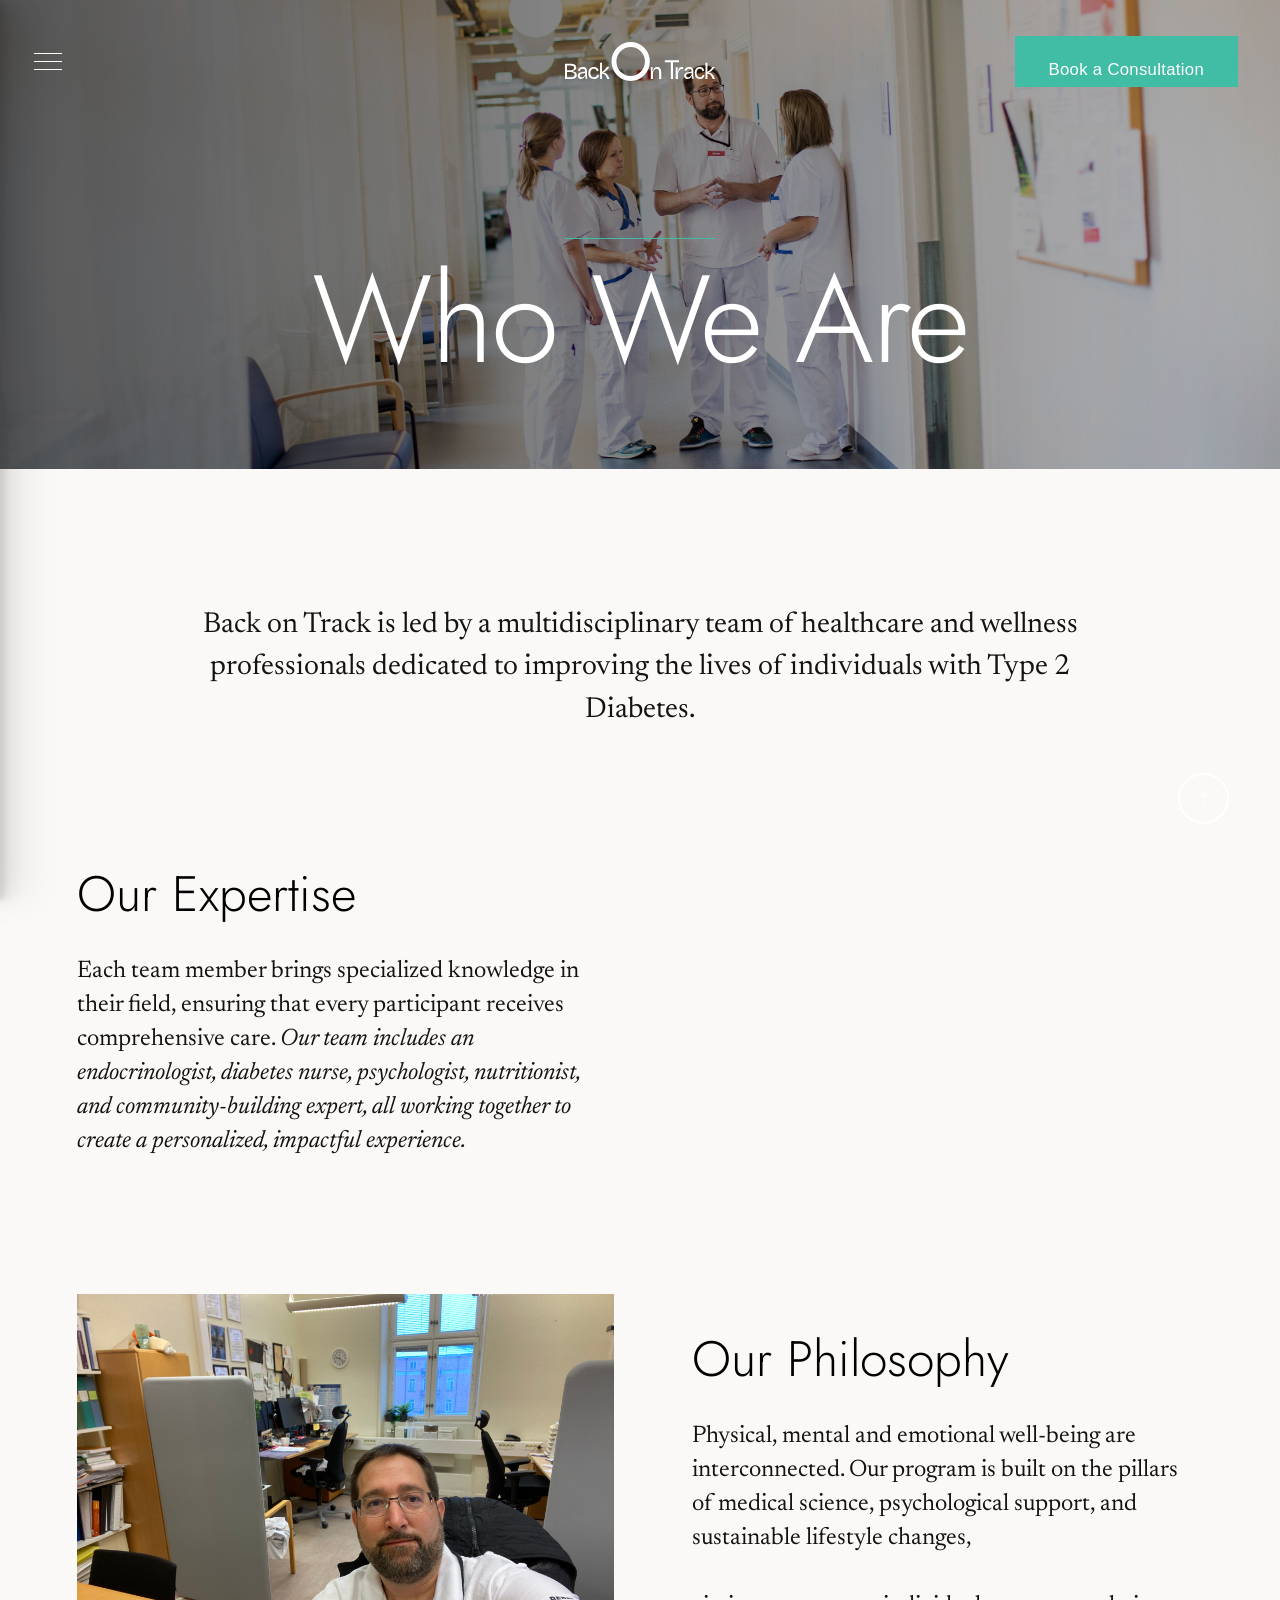
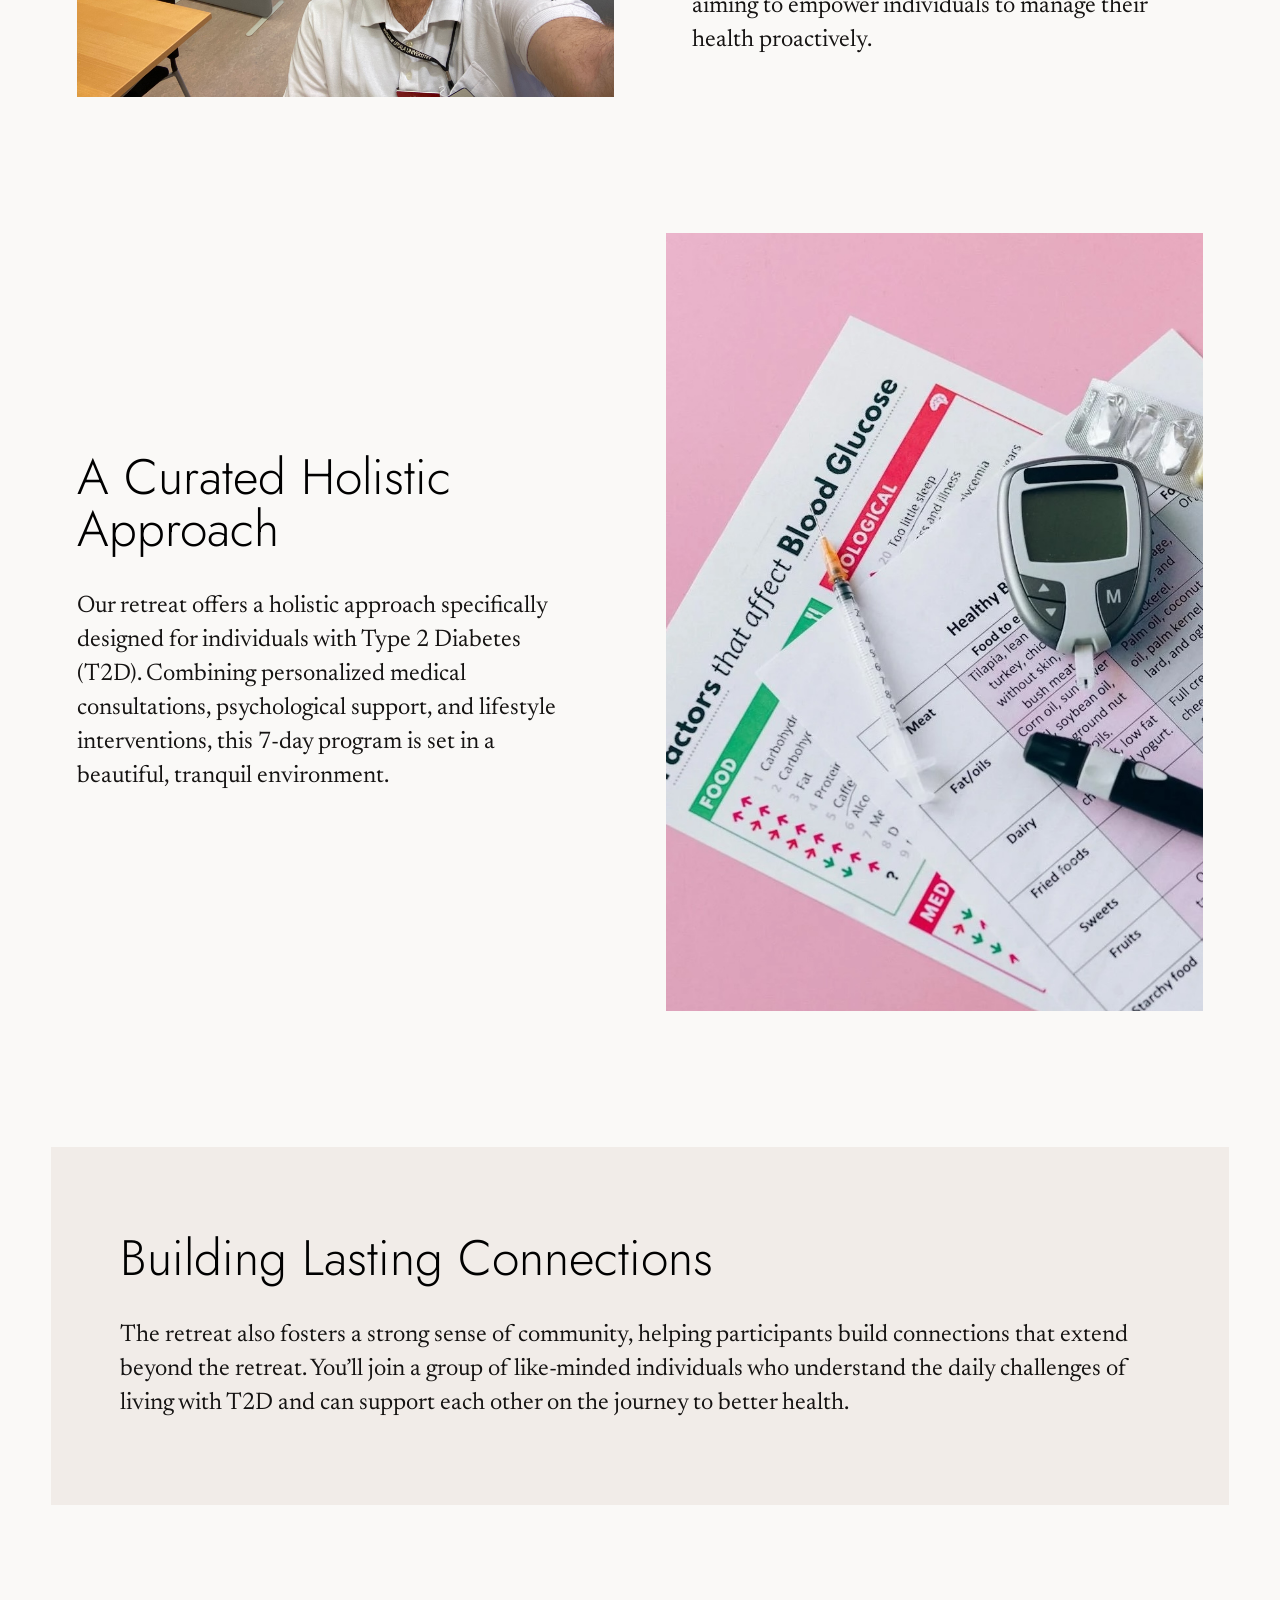
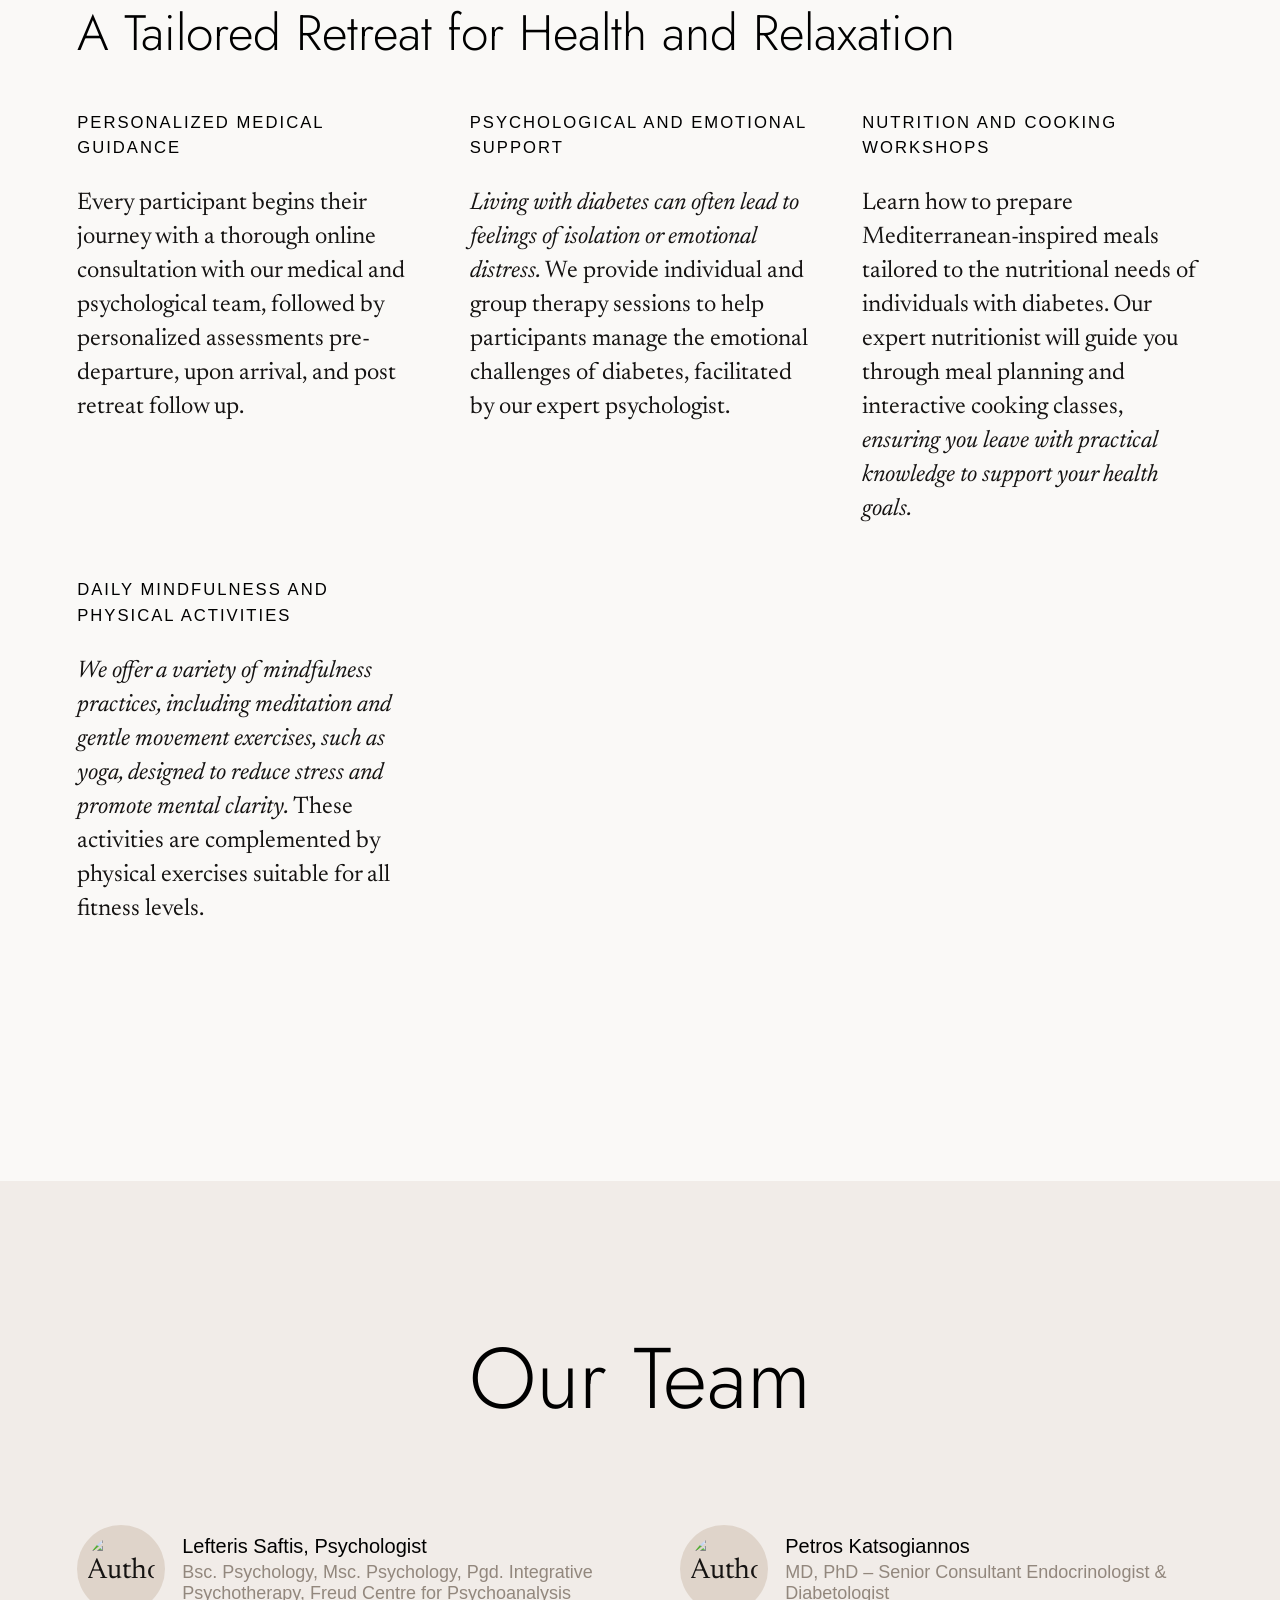
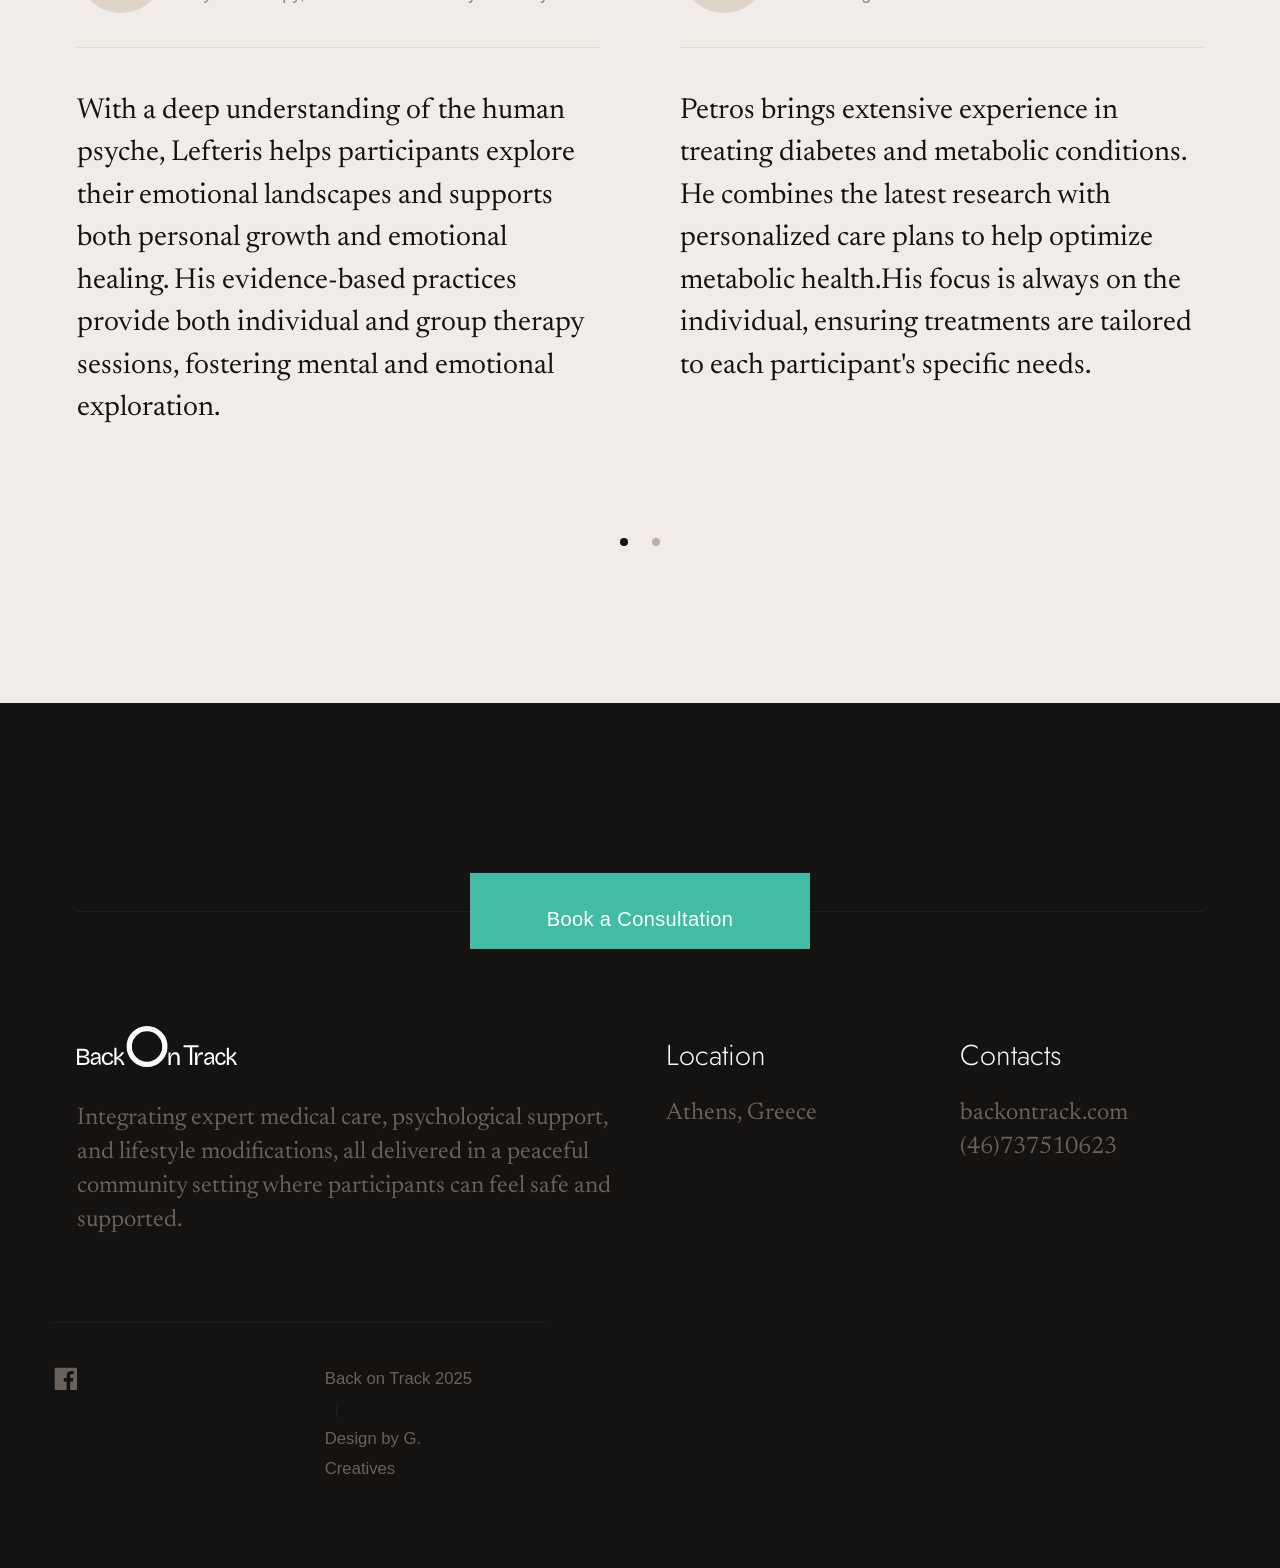
==== commit 27995410: "Update about.html" ====
--- a/about.html
+++ b/about.html
@@ -54,15 +54,15 @@
 
             <div class="s-header__block">
                 <div class="s-header__logo">
-                    <a class="Ellipse 45" href="index.html">
-                        <img src="images/Ellipse 45.svg" alt="Homepage">
+                    <a class="BACK ON TRACK LOGO" href="index.html">
+                        <img src="images/BACK ON TRACK LOGO.svg" alt="Homepage">
                     </a>
                 </div>
 
                 <a class="s-header__menu-toggle" href="#0"><span>Browse</span></a>
 
                 <div class="s-header__cta">
-                    <a href="reservations.html" class="btn btn--primary s-header__cta-btn">Book a Consultation</a>                        
+                    <a href="consultations.html" class="btn btn--primary s-header__cta-btn">Book a Consultation</a>                        
                 </div>
 
             </div> <!-- end s-header__block -->
@@ -81,7 +81,7 @@
                     <li><a href="index.html">Home</a></li>
                     <li><a href="retreats.html">Retreats</a></li>
                     <li class="current"><a href="about.html">About</a></li>
-                    <li><a href="reservations.html">Reservations</a></li>
+                    <li><a href="consultations.html">Consultations</a></li>
                 </ul> <!-- s-header__nav-links -->    
 
                 <div class="s-header__nav-bottom">
@@ -350,7 +350,7 @@
             
             <div class="row s-footer__top row-x-center">
                 <div class="column xl-4 lg-6 tab-8 mob-12">
-                    <a href="reservations.html" class="btn btn--primary btn--large u-fullwidth">Book a Consultation</a>
+                    <a href="consultations.html" class="btn btn--primary btn--large u-fullwidth">Book a Consultation</a>
                 </div>
             </div>
 
--- a/css/styles.css
+++ b/css/styles.css
@@ -90,17 +90,17 @@
 /* ------------------------------------------------------------------- 
  * ## fonts 
  * ------------------------------------------------------------------- */
- @import url("https://fonts.googleapis.com/css2?family=Bricolage+Grotesque&family=Roboto:wght@300;400;500;600;700&family=Inter:wght@300;400;500;600;700&display=swap");
-
- :root {
-     --font-1: "Bricolage Grotesque", Sans-serif;
-     --font-2: "Roboto", Sans-serif;
-     --font-3: "Inter", Sans-serif;
-     --font-4: "Bricolage Grotesque", Sans-serif;
- 
-     /* monospace */
-     --font-mono: Consolas, "Andale Mono", Courier, "Courier New", monospace;
- } 
+ @import url("https://fonts.googleapis.com/css2?family=Jost:wght@300;400;500;600;700&family=Newsreader:ital,wght@0,300;0,400;0,500;0,600;0,700;1,300;1,400;1,500;1,600;1,700&display=swap");
+
+:root {
+    --font-1: "Newsreader", Serif;
+    --font-2: "Jost", Serif;
+    --font-3: "Inter", Sans-serif;
+    --font-4: "Jost", Serif;
+
+    /* monospace */
+    --font-mono: Consolas, "Andale Mono", Courier, "Courier New", monospace;
+}
 
 /* ------------------------------------------------------------------- 
  * ## colors
@@ -1450,7 +1450,7 @@
     background   : var(--color-gray-5);
     border       : 1px solid var(--color-gray-10);
     color        : var(--color-text);
-    border-radius: 3px;
+    border-radius: 10px;
 }
 
 pre>code {
@@ -2125,7 +2125,7 @@
     cursor                 : pointer;
     transition             : all 0.3s;
     background-color       : var(--color-btn);
-    border                 : 2px solid var(--color-btn);
+    border                 : 10px solid var(--color-btn);
     -webkit-font-smoothing : antialiased;
     -moz-osx-font-smoothing: grayscale;
 }
@@ -2543,7 +2543,7 @@
     line-height  : 1;
     background   : var(--color-text);
     padding      : var(--vspace-0_25);
-    border-radius: 4px;
+    border-radius: 10px;
     position     : absolute;
     right        : 0;
     top          : calc((var(--vspace-1) + 0.8rem) * -1);
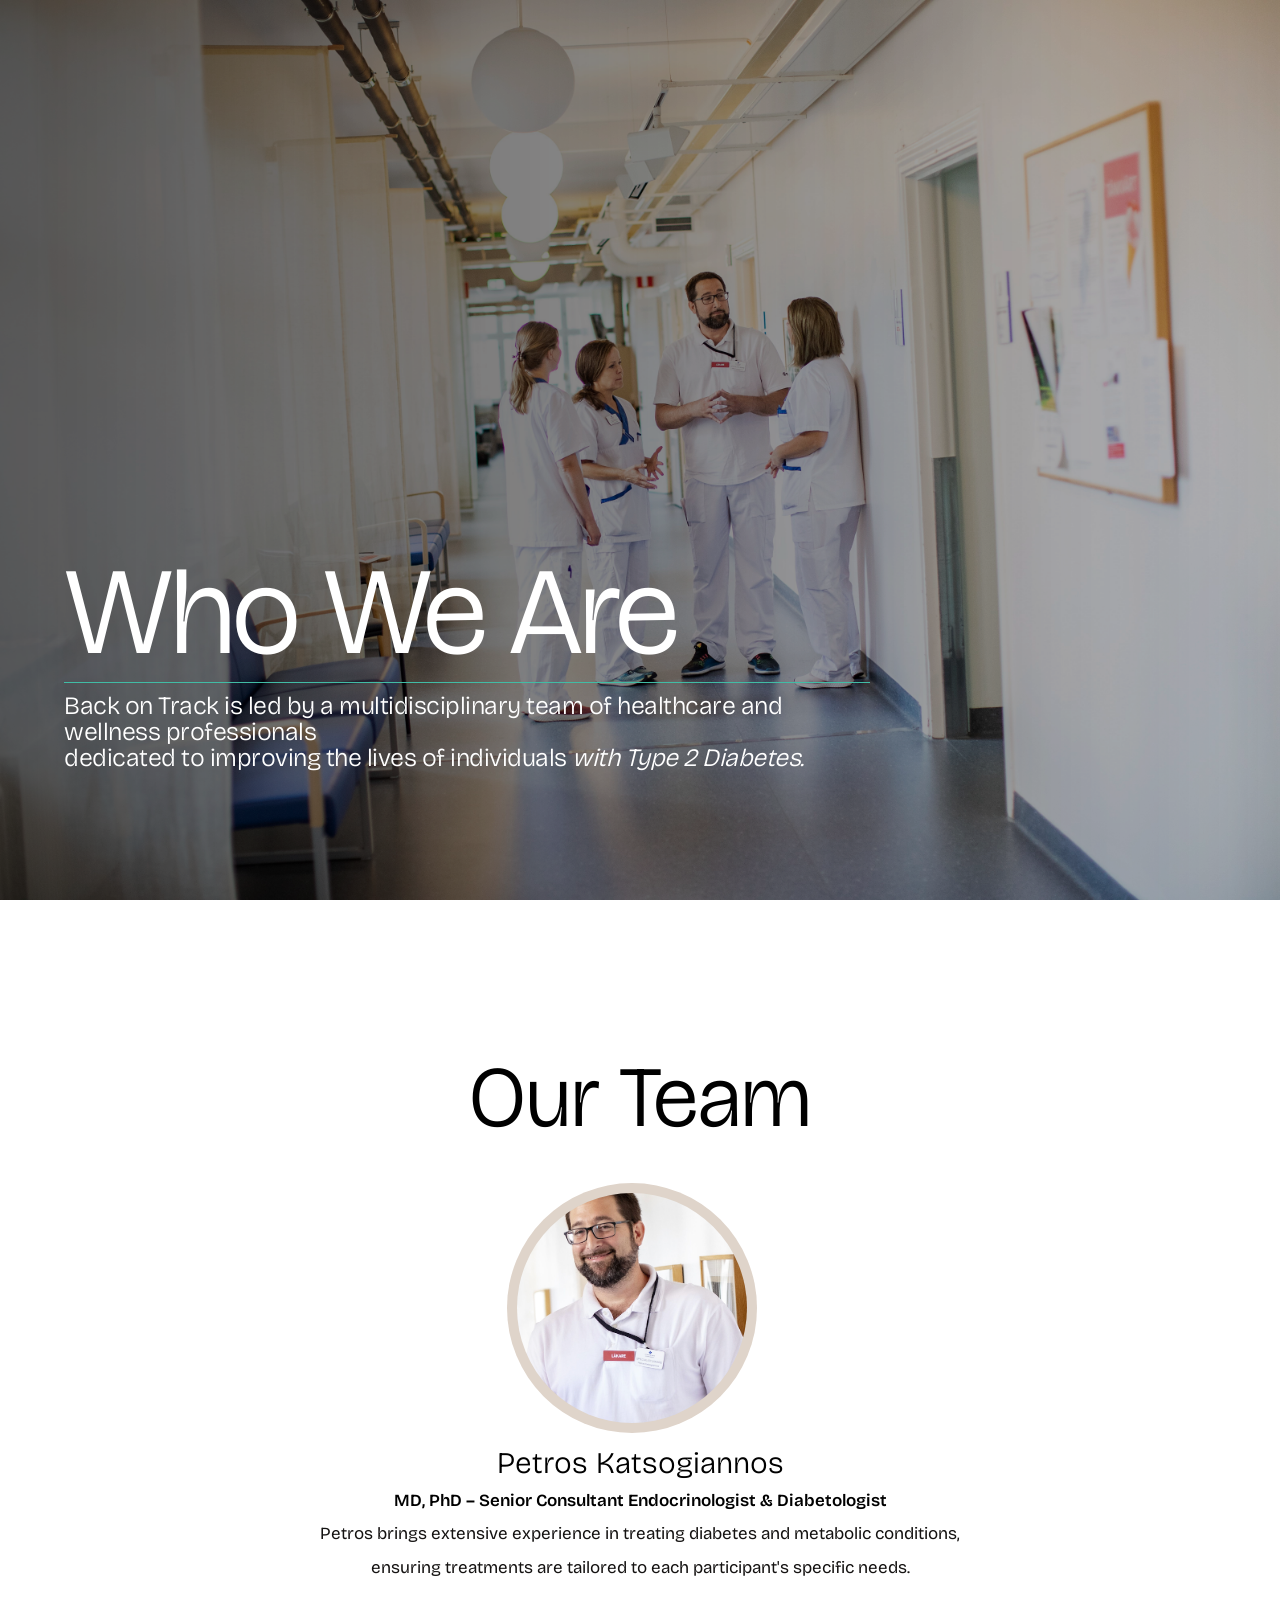
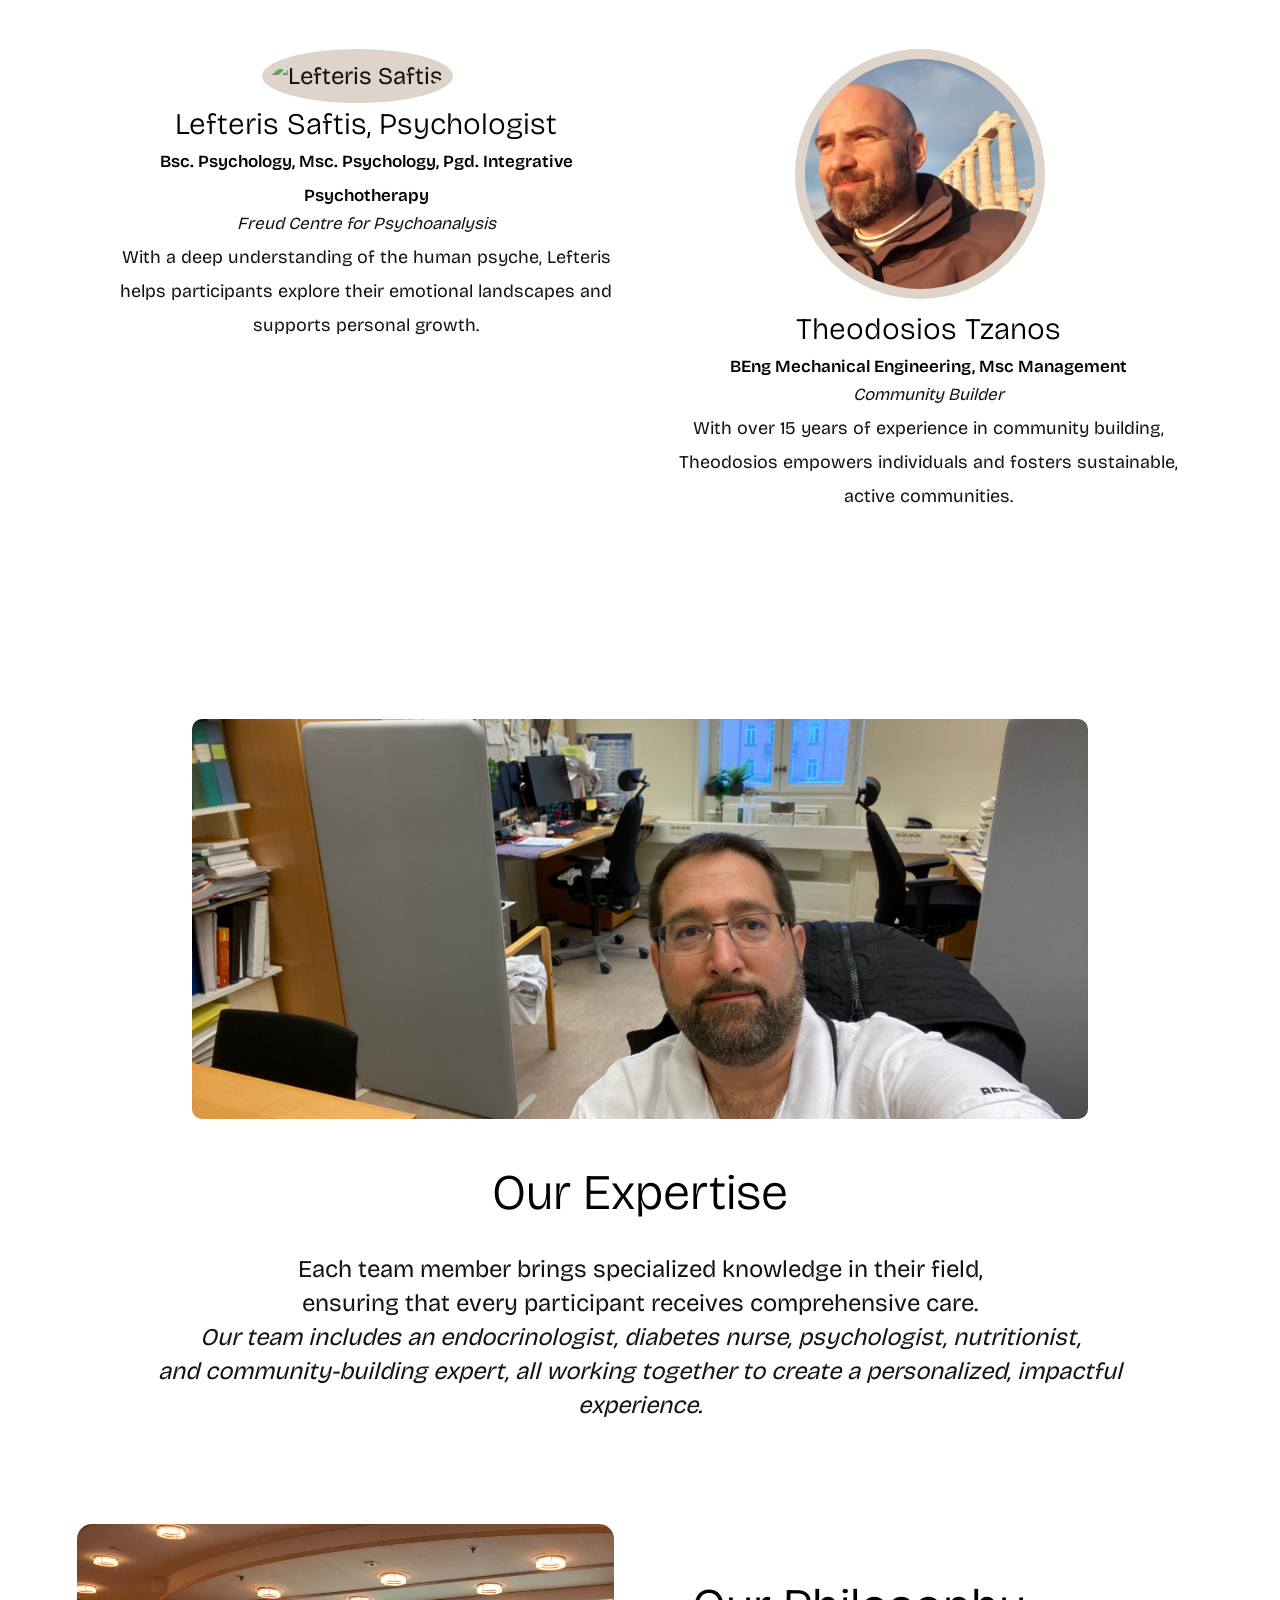
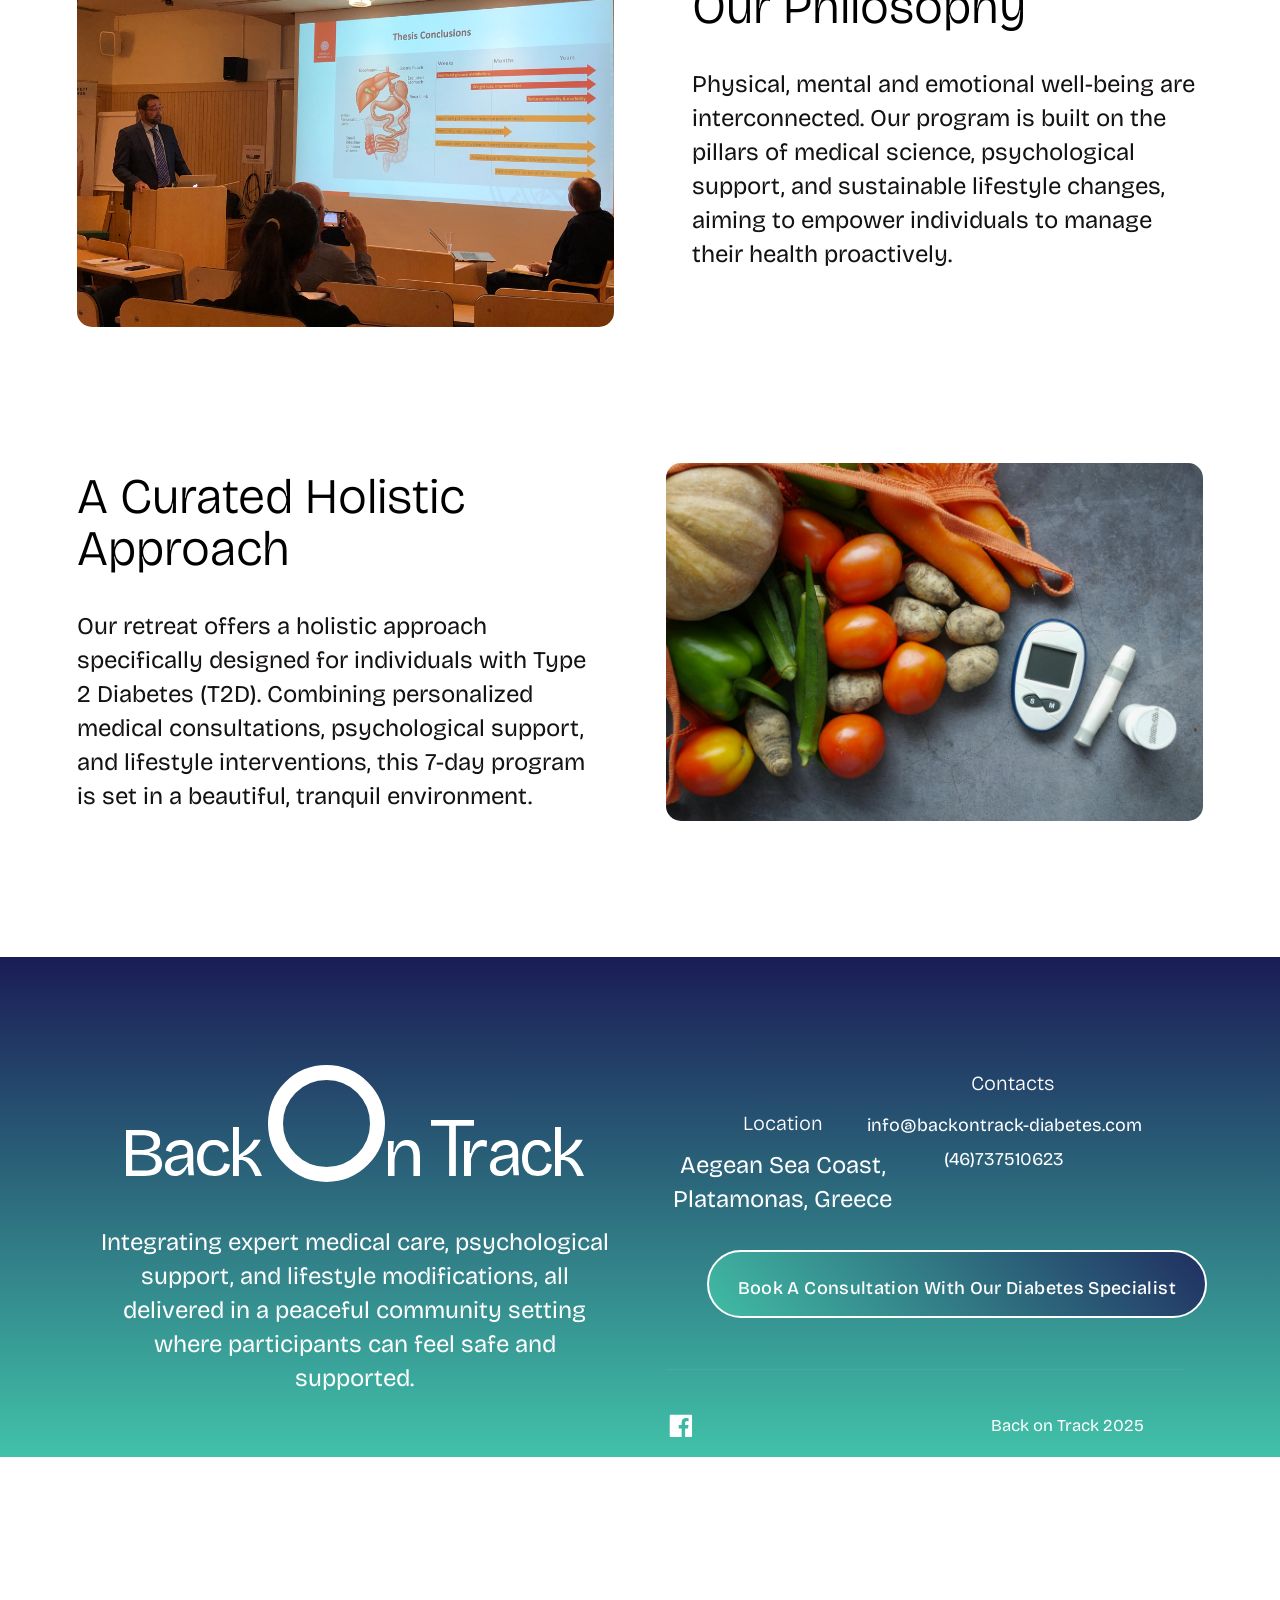
==== commit 5be78d06: "upload" ====
--- a/about.html
+++ b/about.html
@@ -6,7 +6,7 @@
     ================================================== -->
     <meta charset="utf-8">
     <meta name="viewport" content="width=device-width, initial-scale=1">
-    <title>About - Back On Track</title>
+    <title>Back on Track</title>
 
     <script>
         document.documentElement.classList.remove('no-js');
@@ -25,6 +25,9 @@
     <link rel="icon" type="image/png" sizes="16x16" href="ellipse 45.svg">
     <link rel="manifest" href="site.webmanifest">
 
+    <link rel="preconnect" href="https://fonts.googleapis.com">
+<link rel="preconnect" href="https://fonts.gstatic.com" crossorigin>
+<link href="https://fonts.googleapis.com/css2?family=Bricolage+Grotesque:opsz,wght@12..96,200..800&display=swap" rel="stylesheet">
 </head>
 
 
@@ -40,386 +43,251 @@
             <div></div>
         </div>
     </div>   
-
+    
 
     <!-- page wrap
     ================================================== -->
-    <div id="page" class="s-pagewrap">
+    <div id="page" class="s-pagewrap ss-home">
 
         <div class="menu-underlay"></div>
 
-        <!-- # site header 
-        ================================================== -->
-        <header class="s-header">
-
-            <div class="s-header__block">
-                <div class="s-header__logo">
-                    <a class="BACK ON TRACK LOGO" href="index.html">
-                        <img src="images/BACK ON TRACK LOGO.svg" alt="Homepage">
-                    </a>
-                </div>
-
-                <a class="s-header__menu-toggle" href="#0"><span>Browse</span></a>
-
-                <div class="s-header__cta">
-                    <a href="consultations.html" class="btn btn--primary s-header__cta-btn">Book a Consultation</a>                        
-                </div>
-
-            </div> <!-- end s-header__block -->
-
-            <nav class="s-header__nav">    
-
-                <a href="#0" class="s-header__nav-close-btn" title="close"><span>Close</span></a>
-
-                <div class="s-header__logo">
-                    <a class="logo" href="index.html">
-                        <img src="images/BACK ON TRACK LOGO.svg" alt="Homepage">
-                    </a>
-                </div>
-
-                <ul class="s-header__nav-links">
-                    <li><a href="index.html">Home</a></li>
-                    <li><a href="retreats.html">Retreats</a></li>
-                    <li class="current"><a href="about.html">About</a></li>
-                    <li><a href="consultations.html">Consultations</a></li>
-                </ul> <!-- s-header__nav-links -->    
-
-                <div class="s-header__nav-bottom">
-
-                    <h6>Booking Request</h6>
-
-                    <div class="s-header__booking">
-                        <div class="s-header__booking-no"><a href="tel:+46737510623">(46) 4673 751 0623</a></div>
-                    </div>
-
-                    <ul class="s-header__nav-social social-list">
-                        <li>
-                            <a href="#0">
-                                <svg xmlns="http://www.w3.org/2000/svg" width="24" height="24" viewBox="0 0 24 24" style="fill:rgba(0, 0, 0, 1);transform:;-ms-filter:"><path d="M20,3H4C3.447,3,3,3.448,3,4v16c0,0.552,0.447,1,1,1h8.615v-6.96h-2.338v-2.725h2.338v-2c0-2.325,1.42-3.592,3.5-3.592 c0.699-0.002,1.399,0.034,2.095,0.107v2.42h-1.435c-1.128,0-1.348,0.538-1.348,1.325v1.735h2.697l-0.35,2.725h-2.348V21H20 c0.553,0,1-0.448,1-1V4C21,3.448,20.553,3,20,3z"></path></svg>
-                                <span class="u-screen-reader-text">Facebook</span>
-                            </a>
-                        </li>
-                    </ul> 
-                </div> <!-- s-header__nav-bottom -->  
-
-            </nav> <!-- end s-header__nav -->
-
-        </header> <!-- end s-header -->
-
+<!-- # site header 
+================================================== -->
+<header class="s-header">
+    <div class="s-header__block">
+        <div class="s-header__logo">
+            <a class="back-on-track logo" href="index.html">
+                <img src="images/BACK ON TRACK LOGO.svg" alt="Homepage">
+            </a>
+        </div>
+        <div class="s-header__cta">
+            <ul class="s-header__nav-links">
+                <li>
+                    <a href="index.html" class="btn btn--primary s-header__cta-btn">Home</a>
+                </li>
+                <li>
+                    <a href="about.html" class="btn btn--primary s-header__cta-btn">About Us</a>
+                </li>
+                <li>
+                    <a href="retreats.html" class="btn btn--primary s-header__cta-btn">Retreats</a>
+                </li>
+                <li>
+                    <a href="consultations.html" class="btn btn--primary s-header__cta-btn">Consultation</a>
+                </li>
+            </ul>
+        </div>
+    </div>
+</header> <!-- end s-header -->      
         
         <!-- # main content
         ================================================== -->
         <article class="s-content">
-
             <!-- ## pageheader -->
-            <section class="s-pageheader" style="background-image:url(images/gallery/1/medical.jpg)">
-                <div class="row">
-                    <div class="column xl-16 s-pageheader__content">
-                        <h1 class="page-title">                        
-                            Who We Are
-                        </h1>                    
-                    </div>
+            <section class="s-pageheader" 
+                style="display: flex; align-items: center; background-image: url(images/gallery/1/medical.jpg); 
+                       background-size: cover; background-position: center; background-repeat: no-repeat; height: 100vh;">
+        
+                <!-- Left Text Content -->
+                <div class="column xl-6 s-pageheader__content" 
+                    style="width: 70%; padding-left: 5%; text-align: left; color: white;">
+                    <h1 class="page-title" style="margin-top: 250px;">
+                        Who We Are
+                    </h1>
+                    <h1 class="page-title" style="font-size: 25px;">
+                        Back on Track is led by a multidisciplinary team of healthcare and wellness professionals<br> 
+                        dedicated to improving the lives of individuals <i>with Type 2 Diabetes.</i>
+                    </h1>
                 </div>
+        
+                <!-- Right Image (Just for Alignment) -->
+                <div class="column xl-10" style="width: 50%;"></div>
+        
             </section> <!-- end pageheader -->
+        </article>
+        
+
+
+        <!-- # testimonials
+================================================== -->
+<section id="testimonials" class="s-testimonials">
+
+    <div class="row s-testimonials__content">
+        <div class="column xl-12">
+            <h3 class="s-testimonials__title text-center" style="margin-bottom: 40px;" >Our Team</h3>
+            <div class="s-testimonials__grid" style="display: flex; flex-direction: column; align-items: center;">
+                <div class="s-testimonials__member" style="margin-bottom: 30px; text-align: center;">
+                    <img src="images/avatars/Petros Profile.png" alt="Petros Katsogiannos" class="s-testimonials__avatar" style="width: 250px; height: 250px; border-radius: 50%; object-fit: cover;">
+                    <h4 style="margin-top: 6px; font-size: 30px;">Petros Katsogiannos</h4>
+                    <p style="margin-top: -30px; font-size: 17px;"><b>MD, PhD – Senior Consultant Endocrinologist & Diabetologist</b></p>
+                    <p style="margin-top: -35px; font-size: 17px;">Petros brings extensive experience in treating diabetes and metabolic conditions,<br>
+                         ensuring treatments are tailored to each participant's specific needs.</p>
+                </div> <!-- end s-testimonials__member -->
+
+                <div style="display: flex; justify-content: center; width: 100%;">
+                    <div class="s-testimonials__member" style="margin: 0 20px; text-align: center;">
+                        <img src="images/avatars/Lefteris Profile.jpg" alt="Lefteris Saftis" class="s-testimonials__avatar" style="width: 250px; height: 250px; border-radius: 50%; object-fit: cover;">
+                        <h4 style="margin-top: 6px; font-size: 30px;">Lefteris Saftis, Psychologist</h4>
+                        <p style="margin-top: -30px;font-size: 17px;"><b>Bsc. Psychology, Msc. Psychology, Pgd. Integrative Psychotherapy</b></p>
+                        <p style="margin-top: -40px;font-size: 17px;"><i>Freud Centre for Psychoanalysis</i></p>
+                        <p style="margin-top: -35px; font-size: 18px;">With a deep understanding of the human psyche, Lefteris helps participants explore their emotional landscapes and supports personal growth.</p>
+                    </div> <!-- end s-testimonials__member -->
+
+                    <div class="s-testimonials__member" style="margin: 0 20px; text-align: center;">
+                        <img src="images/avatars/Tzanos profile.jpg" alt="Theodosios Tzanos" class="s-testimonials__avatar" style="width: 250px; height: 250px; border-radius: 50%; object-fit: cover;">
+                        <h4 style="margin-top: 6px; font-size: 30px;">Theodosios Tzanos</h4>
+                        <p style="margin-top: -30px; font-size: 17px;"><b>BEng Mechanical Engineering, Msc Management</b></p>
+                        <p style="margin-top: -40px;font-size: 17px;"><i>Community Builder</i></p>
+                        <p style="margin-top: -35px; font-size: 18px;">With over 15 years of experience in community building, Theodosios empowers individuals and fosters sustainable, active communities.</p>
+                    </div> <!-- end s-testimonials__member -->
+                </div> <!-- end flex container for side by side members -->
+
+            </div> <!-- end s-testimonials__grid -->
+
+        </div> <!-- end column -->
+    </div> <!-- end s-testimonials__content -->
+
+</section> <!-- end s-testimonials -->
+                    </div> <!-- end grid-list-items -->
             
-            <!-- ## pagecontent -->
-            <section class="s-pagecontent pagecontent">
-
-                <div class="row width-narrower pageintro text-center">
-                    <div class="column xl-12">
-                        <p class="lead">
-                            Back on Track is led by a multidisciplinary team of 
-                            healthcare and wellness professionals dedicated to improving 
-                            the lives of individuals with Type 2 Diabetes.
-                        </p>
-                    </div>                       
-                </div> <!-- end pageintro -->              
-    
-                <div class="row width-narrow content-block content-block--media-right">
-                    <div class="column content-block__text">
-                        <h3>Our Expertise</h3>
-                        <p>
-                        Each team member brings specialized knowledge in their field, 
-                        ensuring that every participant receives comprehensive care. 
-                        <i>Our team includes an endocrinologist, diabetes nurse, psychologist, 
-                            nutritionist, and community-building expert, all working together to create 
-                            a personalized, impactful experience.</i>
-                        </p>
-                    </div>
-                    <div class="column content-block__media">
-                        <figure>
-                            <img src="images/gallery/1/medical2.jpg" 
-                                 srcset="images/gallery/1/medical2.jpg 1x, iimages/gallery/1/medical2.jpg 2x" alt="">
-                        </figure>
-                    </div>
-                </div> <!-- end content-block-->
-    
-                <div class="row width-narrow content-block content-block--media-left">    
-                    <div class="column content-block__text">
-                        <h3>Our Philosophy</h3>
-                        <p>
-                        Physical, mental and emotional well-being are interconnected. 
-                        Our program is built on the pillars of medical science, 
-                        psychological support, and sustainable lifestyle changes, 
-                        </p>
-                        <p>
-                        aiming to empower individuals to manage their health proactively. 
-                        </p>
-                    </div>
-                    <div class="column content-block__media">
-                        <figure>
-                            <img src="images/gallery/1/petros work pic.jpeg" 
-                                 srcset="images/gallery/1/petros work pic.jpeg 1x, images/gallery/1/petros work pic.jpeg 2x" alt="">
-                        </figure>
-                    </div>
-                </div> <!-- end content-block-->
-    
-                <div class="row width-narrow content-block content-block--media-right">
-                    <div class="column content-block__text">                        
-                        <h3>A Curated Holistic Approach</h3>
-                        <p>
-                            Our retreat offers a holistic approach specifically designed for 
-                            individuals with Type 2 Diabetes (T2D). Combining personalized medical consultations, 
-                            psychological support, and lifestyle interventions, this 7-day program 
-                            is set in a beautiful, tranquil environment.
-                        </p>
-                    </div>
-                    <div class="column content-block__media">
-                        <figure>
-                            <img src="images/gallery/1/medical3.jpeg" 
-                                 srcset="images/gallery/1/medical3.jpeg 1x, images/gallery/1/medical3.jpeg 2x" alt="">
-                        </figure>
-                    </div>
-                </div> <!-- end content-block-->
-    
-                <div class="row width-narrow content-block content-block--grey">
-                    <div class="column xl-12">     
-                        <h3>Building Lasting Connections</h3>
-                        <p>
-                            The retreat also fosters a strong sense of community, helping participants build 
-                            connections that extend beyond the retreat. You’ll join a group of like-minded 
-                            individuals who understand the daily challenges of living with T2D and can support 
-                            each other on the journey to better health.
-                    </div>
-                </div> <!-- end content-block -->
-
-                <div class="row width-narrow content-block">
-                    <div class="column xl-12"> 
-    
-                        <h3>A Tailored Retreat for Health and Relaxation</h3>
-    
-                        <div class="grid-list-items list-items">
-                            <div class="grid-list-items__item list-items__item u-remove-bottom">
-                                <div class="list-items__item-header">
-                                    <h6 class="list-items__item-small-title">Personalized Medical Guidance</h6>
-                                </div>
-                                <p>
-                                    Every participant begins their journey with a thorough online consultation with 
-                                    our medical and psychological team, followed by personalized assessments pre-departure, 
-                                    upon arrival, and post retreat follow up.
-                                </p>
-                            </div>
-                            <div class="grid-list-items__item list-items__item u-remove-bottom">
-                                <div class="list-items__item-header">
-                                    <h6 class="list-items__item-small-title">Psychological and Emotional Support</h6>
-                                </div>
-                                <p> 
-                                    <i>Living with diabetes can often lead to feelings of isolation or emotional distress.</i>
-                                    We provide individual and group therapy sessions to help participants manage 
-                                    the emotional challenges of diabetes, facilitated by our expert psychologist.
-
-                                </p>
-                            </div>
-                            <div class="grid-list-items__item list-items__item u-remove-bottom">
-                                <div class="list-items__item-header">
-                                    <h6 class="list-items__item-small-title">Nutrition and Cooking Workshops</h6>
-                                </div>
-                                <p>
-                                    Learn how to prepare Mediterranean-inspired meals tailored to the nutritional needs 
-                                    of individuals with diabetes. Our expert nutritionist will guide you through meal 
-                                    planning and interactive cooking classes, <i>ensuring you leave with practical knowledge 
-                                    to support your health goals.</i>
-                                </p>
-                            </div>
-                            <div class="grid-list-items__item list-items__item u-remove-bottom">
-                                <div class="list-items__item-header">
-                                    <h6 class="list-items__item-small-title">Daily Mindfulness and Physical Activities</h6>
-                                </div>
-                                <p>
-                                    <i>We offer a variety of mindfulness practices, including meditation and gentle movement exercises, 
-                                    such as yoga, designed to reduce stress and promote mental clarity.</i> 
-                                    These activities are complemented by physical exercises suitable for all fitness levels.
-                                </p>
-                            </div>
-                        </div> <!--list-items --> 
-
-                    </div> <!-- end column-->
-                </div> <!-- end content-block -->  
-
-            </section> <!-- pagecontent --> 
+        <!-- ## pagecontent -->
+<section class="s-pagecontent pagecontent" style=background-color:white;">         
+
+    <div class="content-block content-block--stacked" style="text-align: center;">
+        <div class="content-block__media" style="display: flex; justify-content: center;">
+            <figure style="width: 70%; max-width: 900px; margin: -100px 100px -20px;">
+                <img class="rounded-corners" src="images/gallery/1/petros work pic.jpeg"
+                     srcset="images/gallery/1/petros work pic.jpeg 1x, images/gallery/1/petros work pic.jpeg 2x" 
+                     alt="our expertise" 
+                     style="border-radius: 10px; width: 200%; height: 400px; object-fit: cover;">
+            </figure>
+        </div>
+        <div class="content-block__text" style="margin-top: 20px; padding: 0 10%;">
+            <h3>Our Expertise</h3>
+            <p>
+                Each team member brings specialized knowledge in their field,  
+                <br>ensuring that every participant receives comprehensive care.
+                <i><br>Our team includes an endocrinologist, diabetes nurse, psychologist, 
+                    nutritionist, <br>and community-building expert, all working together to create 
+                    a personalized, impactful experience.</br></i></div>
+            </p>
+        </div>
+    </div>
+    
+    </div> <!-- end content-block-->
+
+    <div class="row width-narrow content-block content-block--media-left">    
+        <div class="column content-block__text">
+            <h3>Our Philosophy</h3>
+            <p>
+            Physical, mental and emotional well-being are interconnected. 
+            Our program is built on the pillars of medical science, 
+            psychological support, and sustainable lifestyle changes, 
+            aiming to empower individuals to manage their health proactively. 
+            </p>
+        </div>
+        <div class="column content-block__media">
+            <figure>
+                <img class="rounded-corners" src="images/gallery/1/Petros lecture.jpeg" 
+                     srcset="images/gallery/1/petros lecture.jpeg 1x, images/gallery/1/petros lecture.jpeg 2x" alt="" style="border-radius: 15px;">
+            </figure>
+        </div>
+    </div> <!-- end content-block-->
+
+    <div class="row width-narrow content-block content-block--media-right">
+        <div class="column content-block__text">                        
+            <h3>A Curated Holistic Approach</h3>
+            <p>
+                Our retreat offers a holistic approach specifically designed for 
+                individuals with Type 2 Diabetes (T2D). Combining personalized medical consultations, 
+                psychological support, and lifestyle interventions, this 7-day program 
+                is set in a beautiful, tranquil environment.
+            </p>
+        </div>
+        <div class="column content-block__media">
+            <figure>
+                <img class="rounded-corners" src="images/gallery/1/pexels-photo-11423202.jpeg" 
+                     srcset="images/gallery/1/holistic approach.jpeg 1x, images/gallery/1/holistic approach.jpeg 2x" alt="" style="border-radius: 15px;">
+            </figure>
+        </div>
+    </div> <!-- end content-block-->
 
         </article> <!-- end main content -->
 
 
-        <!-- # testimonials
-        ================================================== -->
-        <section id="testimonials" class="s-testimonials">
-
-            <div class="row s-testimonials__content">
-                <div class="column xl-12">
-
-                    <h3 class="s-testimonials__title text-center">Our Team</h3>
-    
-                    <div class="swiper-container s-testimonials__slider">    
-                        <div class="swiper-wrapper">
-
-                            <div class="s-testimonials__slide swiper-slide">
-                                <div class="s-testimonials__author">
-                                    <img src="images/gallery/petros-work-pic" alt="Author image" class="s-testimonials__avatar">
-                                    <cite class="s-testimonials__cite">
-                                        Lefteris Saftis, Psychologist
-                                        <span>Bsc. Psychology, Msc. Psychology, 
-                                            Pgd. Integrative Psychotherapy, 
-                                            Freud Centre for Psychoanalysis</span>
-                                    </cite>
-                                </div>
-                                <p>
-                                    With a deep understanding of the human psyche, Lefteris helps participants explore their 
-                                    emotional landscapes and supports both personal growth and emotional healing. 
-                                    His evidence-based practices provide both individual and group therapy sessions, 
-                                    fostering mental and emotional exploration.
-                                </p>
-                            </div> <!-- end s-testimonials__slide -->
-            
-                            <div class="s-testimonials__slide swiper-slide">
-                                <div class="s-testimonials__author">
-                                    <img src="images/gallery/petros-work-pic" alt="Author image" class="s-testimonials__avatar">
-                                    <cite class="s-testimonials__cite">
-                                        Petros Katsogiannos
-                                        <span>MD, PhD – Senior Consultant 
-                                            Endocrinologist & Diabetologist
-                                        </span>
-                                    </cite>
-                                </div>
-                                <p>
-                                    Petros brings extensive experience in treating diabetes and metabolic conditions. 
-                                    He combines the latest research with personalized care plans to help optimize 
-                                    metabolic health.His focus is always on the individual, ensuring treatments 
-                                    are tailored to each participant's specific needs.
-                                </p>
-                            </div> <!-- end s-testimonials__slide -->
-            
-                            <div class="s-testimonials__slide swiper-slide">
-                                <div class="s-testimonials__author">
-                                    <img src="images/gallery/petros-work-pic" alt="Author image" class="s-testimonials__avatar">
-                                    <cite class="s-testimonials__cite">
-                                        Theodosios Tzanos
-                                        <span>BEng Mechanical Engineering, Msc Management - Community Builder                                        </span>
-                                    </cite>
-                                </div>
-                                <p>
-                                    With over 15 years of experience in community building, 
-                                    Theodosios empowers individuals and fosters sustainable, active communities. 
-                                    He is also deeply engaged in mindfulness practices, particularly Vipassana meditation,
-                                     which he incorporates into his approach to wellness and personal growth.
-                                </p>
-                            </div> <!-- end s-testimonials__slide -->
-    
-                        </div> <!-- end swiper-wrapper -->
-    
-                        <div class="swiper-pagination"></div>
-    
-                    </div> <!-- end s-testimonials__slider -->
-    
-                </div> <!-- end column -->
-            </div> <!-- end s-testimonials__content -->
-
-        </section> <!-- end s-testimonials --> 
-
-
-                    </div> <!-- end grid-list-items -->
-
-                </div>
-            </div> <!-- end s-gallery__inner -->
-        </section> <!-- end s-gallery --> 
-
-
-        <!-- # footer 
-        ================================================== -->
-        <footer id="footer" class="s-footer">  
-            
-            <div class="row s-footer__top row-x-center">
-                <div class="column xl-4 lg-6 tab-8 mob-12">
-                    <a href="consultations.html" class="btn btn--primary btn--large u-fullwidth">Book a Consultation</a>
-                </div>
-            </div>
-
-            <div class="row s-footer__main-content">
-
-                <div class="column xl-6 md-12 s-footer__block s-footer__about"> 
-                    <div class="s-footer__logo">
-                        <a class="logo" href="index.html">
-                            <img src="images/BACK ON TRACK LOGO.svg" alt="Homepage">
-                        </a>
-                    </div>  
+
+
+<!-- # footer ================================================== -->
+<footer id="footer" class="s-footer" style="padding-top: 250px;">  
+
+    <div class="row s-footer__main-content">
+
+        <div class="column xl-6 md-12 s-footer__block s-footer__about"> 
+            <div class="s-footer__logo">
+                <a class="logo" href="index.html">
+                    <img src="images/BACK ON TRACK LOGO.svg" style=margin-top:20px; alt="Homepage">
+                </a>
+            </div>  
+            <p>
+                Integrating expert medical care, psychological support, and lifestyle modifications, 
+                all delivered in a peaceful community setting where participants can feel safe and supported.
+            </p>               
+        </div> <!-- end s-footer__about -->
+
+        <div class="column xl-6 md-12 s-footer__block s-footer__info">
+            <div class="row">
+                <div class="column xl-6 lg-12" style=margin-top:40px;>
+                    <h5>Location</h5>
                     <p>
-                        Integrating expert medical care, psychological support, and lifestyle modifications, 
-                         all delivered in a peaceful community setting where participants can feel safe and supported.
-                    </p>               
-                </div> <!-- end s-footer__about -->
-
-                <div class="column xl-6 md-12 s-footer__block s-footer__info">
-                    <div class="row">
-                        <div class="column xl-6 lg-12">
-                            <h5>Location</h5>
-                            <p>
-                            Athens, Greece
-                            </p>
-                        </div>
-                        <div class="column xl-6 lg-12">     
-                            <h5>Contacts</h5>
-                            <ul class="link-list">
-                                <li><a href="mailto:#0">backontrack.com</a></li>
-                                <li><a href="tel:+46737510623">(46)737510623</a></li>
-                            </ul> 
-                    </div>                    
-                </div> <!-- end s-footer__info -->
-
-            </div> <!-- end  s-footer__main-content -->                 
-            
-            <div class="row s-footer__bottom">
-                
-                <div class="column xl-6 lg-12">
-                    <ul class="s-footer__social social-list">
-                        <li>
-                            <a href="#0">
-                                <svg xmlns="http://www.w3.org/2000/svg" width="24" height="24" viewBox="0 0 24 24" style="fill:rgba(0, 0, 0, 1);transform:;-ms-filter:"><path d="M20,3H4C3.447,3,3,3.448,3,4v16c0,0.552,0.447,1,1,1h8.615v-6.96h-2.338v-2.725h2.338v-2c0-2.325,1.42-3.592,3.5-3.592 c0.699-0.002,1.399,0.034,2.095,0.107v2.42h-1.435c-1.128,0-1.348,0.538-1.348,1.325v1.735h2.697l-0.35,2.725h-2.348V21H20 c0.553,0,1-0.448,1-1V4C21,3.448,20.553,3,20,3z"></path></svg>
-                                <span class="u-screen-reader-text">Facebook</span>
-                            </a>
-                        </li>
-
-                    </ul> 
-                </div> <!-- end section-footer__social -->
-
-                <div class="column xl-6 lg-12">
-                    <p class="ss-copyright">
-                        <span>Back on Track 2025</span> 
-                        <span>Design by G. Creatives </a></span>
+                        Aegean Sea Coast, <br> Platamonas, Greece
                     </p>
                 </div>
-
-            </div> <!-- end section-footer__bottom -->          
-
-            <div class="ss-go-top">
-                <a class="smoothscroll" title="Back to Top" href="#top">                 
-                    <svg clip-rule="evenodd" fill-rule="evenodd" stroke-linejoin="round" stroke-miterlimit="2" viewBox="0 0 24 24" xmlns="http://www.w3.org/2000/svg"><path d="m14.523 18.787s4.501-4.505 6.255-6.26c.146-.146.219-.338.219-.53s-.073-.383-.219-.53c-1.753-1.754-6.255-6.258-6.255-6.258-.144-.145-.334-.217-.524-.217-.193 0-.385.074-.532.221-.293.292-.295.766-.004 1.056l4.978 4.978h-14.692c-.414 0-.75.336-.75.75s.336.75.75.75h14.692l-4.979 4.979c-.289.289-.286.762.006 1.054.148.148.341.222.533.222.19 0 .378-.072.522-.215z" fill-rule="nonzero"/></svg>
-                </a>                                
-                <span>Back To Top</span>   
-            </div> <!-- end ss-go-top -->
-            
-        </footer> <!-- end s-footer -->
-
-    </div> <!-- end page-wrap -->
+                <div class="column xl-6 lg-12" style="margin-left: -5%;">     
+                    <div style="margin-left: -23%;" style="margin-top: 90%">
+                        <h5>Contacts</h5>
+                    </div>
+                    
+                    <ul class="link-list" style="font-size: 18px;">
+                        <li><a href="mailto:info@backontrack-diabetes.com" style="margin-left: -70px; style="margin-right: 70px;"">info@backontrack-diabetes.com</a></li>
+                        <li><a href="https://wa.me/46737510623?text=Hello!%20I%20am%20interested%20in%20the%20Back%20on%20Track%20Diabetes%20Wellness%20Retreat,%20can%20I%20schedule%20a%20consult%3F" style="margin-left: -70px; style="margin-right: 70px;">(46)737510623</a></li>
+                    </ul> 
+                </div>                  
+                <div class="row s-footer__top row-x-center">
+                    <div class="column xl-4 lg-6 tab-8 mob-12" class="s-about__content-btn" style="margin-left: -130px; margin-right: 0px; margin-top: 0px;">
+                    <a href="consultations.html" class="btn btn--stroke btn--medium u-fullwidth" style="margin-top: 0%;">Book A Consultation With Our Diabetes Specialist
+                    </a>
+                </div>  
+            </div> <!-- end s-footer__info -->
+
+        </div> <!-- end s-footer__main-content -->             
+
+    <div class="row s-footer__bottom">
+
+        <div class="column xl-6 lg-12">
+            <ul class="s-footer__social social-list" style="padding-top: -50px;" >
+                <li>
+                    <a href="https://www.facebook.com/share/17qvWDJ1uT/?mibextid=wwXIfr">
+                        <svg xmlns="http://www.w3.org/2000/svg" width="24" height="24" viewBox="0 0 24 24" style="fill:rgba(0, 0, 0, 1);transform:;-ms-filter:"><path d="M20,3H4C3.447,3,3,3.448,3,4v16c0,0.552,0.447,1,1,1h8.615v-6.96h-2.338v-2.725h2.338v-2c0-2.325,1.42-3.592,3.5-3.592 c0.699-0.002,1.399,0.034,2.095,0.107v2.42h-1.435c-1.128,0-1.348,0.538-1.348,1.325v1.735h2.697l-0.35,2.725h-2.348V21H20 c0.553,0,1-0.448,1-1V4C21,3.448,20.553,3,20,3z"></path></svg>
+                        <span class="u-screen-reader-text">Facebook</span>
+                    </a>
+                </li>
+
+            </ul> 
+        </div> <!-- end section-footer__social -->
+
+        <div class="column xl-6 lg-12" style="padding-top: -50px;">
+            <p class="ss-copyright">
+                <span>Back on Track 2025</span>
+            </p>
+        </div>
+
+    </div> <!-- end section-footer__bottom -->          
+</footer> <!-- end s-footer -->
+
+</div> <!-- end page-wrap -->
+
+
+
+    
 
 
     <!-- Java Script
@@ -427,5 +295,32 @@
     <script src="js/plugins.js"></script>
     <script src="js/main.js"></script>
 
+    <script>
+        document.addEventListener("DOMContentLoaded", function() {
+            const images = document.querySelectorAll('.hero-image');
+            let currentIndex = 0;
+    
+            function showNextImage() {
+                images[currentIndex].classList.remove('active');
+                images[currentIndex].style.opacity = 0;
+    
+                currentIndex = (currentIndex + 1) % images.length;
+    
+                images[currentIndex].classList.add('active');
+                images[currentIndex].style.opacity = 1;
+            }
+    
+            const intervalId = setInterval(showNextImage, 3000);
+    
+            images[currentIndex].classList.add('active');
+            images[currentIndex].style.opacity = 1;
+    
+            images.forEach(image => {
+                image.addEventListener('mouseover', () => clearInterval(intervalId));
+                image.addEventListener('mouseout', () => setInterval(showNextImage, 3000));
+            });
+        });
+    </script>
+
 </body>
 </html>
--- a/css/styles.css
+++ b/css/styles.css
@@ -91,12 +91,22 @@
  * ## fonts 
  * ------------------------------------------------------------------- */
  @import url("https://fonts.googleapis.com/css2?family=Jost:wght@300;400;500;600;700&family=Newsreader:ital,wght@0,300;0,400;0,500;0,600;0,700;1,300;1,400;1,500;1,600;1,700&display=swap");
+@import url(
+    .bricolage-grotesque-<uniquifier> {
+      font-family: "Bricolage Grotesque", serif;
+      font-optical-sizing: auto;
+      font-weight: <weight>;
+      font-style: normal;
+      font-variation-settings:
+        "wdth" 100;
+    );
+
 
 :root {
-    --font-1: "Newsreader", Serif;
-    --font-2: "Jost", Serif;
-    --font-3: "Inter", Sans-serif;
-    --font-4: "Jost", Serif;
+    --font-1: "Bricolage Grotesque", Serif;
+    --font-2: "Bricolage Grotesque", Serif;
+    --font-3: "Bricolage Grotesque", Sans-serif;
+    --font-4: "Inter", Serif;
 
     /* monospace */
     --font-mono: Consolas, "Andale Mono", Courier, "Courier New", monospace;
@@ -112,7 +122,7 @@
    * color-3(#595968)
    */
     --color-1                     : #41BCA5;
-    --color-2                     : #d1c1b3;
+    --color-2                     : #ffffff;
     --color-3                     : #1E564B;
 
   /* theme color variations
@@ -170,7 +180,7 @@
     --color-gray-6                : #e3dad1;
     --color-gray-5                : #e8e0d9;
     --color-gray-4                : #ede6e1;
-    --color-gray-3                : #f1ece8;
+    --color-gray-3                : #ffffff;
     --color-gray-2                : #f6f3f0;
     --color-gray-1                : #faf9f7;
     --color-white                 : #ffffff;
@@ -188,7 +198,7 @@
     /* buttons
    */
     --color-btn                   : var(--color-gray-5);
-    --color-btn-text              : var(--color-text);
+    --color-btn-text              : #41bca5;
     --color-btn-hover             : var(--color-gray-6);
     --color-btn-hover-text        : var(--color-text);
     --color-btn-primary           : var(--color-1);
@@ -207,7 +217,7 @@
     /* others
    */
     --color-body-bg               : var(--color-gray-1);
-    --color-border                : rgba(0, 0, 0, .1);
+    --color-border                : #41bca500;
     --border-radius               : 5px;
 }
 
@@ -486,6 +496,24 @@
     border-spacing : 0;
 }
 
+.slide-up-text {
+    transform: translateY(30px);
+    opacity: 0;
+    animation: slideUp 2s ease-out forwards;
+}
+
+/* Slide-up animation */
+@keyframes slideUp {
+    0% {
+        transform: translateY(30px);
+        opacity: 0;
+    }
+    100% {
+        transform: translateY(0);
+        opacity: 1;
+    }
+}
+
 
 /* ===================================================================
  * # GRID v5.0.0
@@ -2101,126 +2129,131 @@
 /* ===================================================================
  * # BUTTONS
  *
- *
  * ------------------------------------------------------------------- */
-.btn,
-button,
-input[type=submit],
-input[type=reset],
-input[type=button] {
-    --btn-height           : var(--vspace-btn);
-    display                : inline-block;
-    font-family            : var(--font-3);
-    font-weight            : 400;
-    font-size              : var(--text-xs);
-    letter-spacing         : 0.02em;
-    height                 : var(--btn-height);
-    line-height            : calc(var(--btn-height) - 4px);
-    padding                : 0 3.6rem;
-    margin                 : 0 0.4rem var(--vspace-0_5) 0;
-    color                  : var(--color-btn-text);
-    text-decoration        : none;
-    text-align             : center;
-    white-space            : nowrap;
-    cursor                 : pointer;
-    transition             : all 0.3s;
-    background-color       : var(--color-btn);
-    border                 : 10px solid var(--color-btn);
-    -webkit-font-smoothing : antialiased;
-    -moz-osx-font-smoothing: grayscale;
-}
-
-.btn:focus,
-button:focus,
-input[type=submit]:focus,
-input[type=reset]:focus,
-input[type=button]:focus,
-.btn:hover,
-button:hover,
-input[type=submit]:hover,
-input[type=reset]:hover,
-input[type=button]:hover {
-    background-color: var(--color-btn-hover);
-    border-color    : var(--color-btn-hover);
-    color           : var(--color-btn-hover-text);
-    outline         : 0;
-}
-
-/* button primary
- */
-.btn.btn--primary,
-button.btn--primary,
-input[type=submit].btn--primary,
-input[type=reset].btn--primary,
-input[type=button].btn--primary {
-    background  : var(--color-btn-primary);
-    border-color: var(--color-btn-primary);
-    color       : var(--color-btn-primary-text);
-}
-
-.btn.btn--primary:focus,
-button.btn--primary:focus,
-input[type=submit].btn--primary:focus,
-input[type=reset].btn--primary:focus,
-input[type=button].btn--primary:focus,
-.btn.btn--primary:hover,
-button.btn--primary:hover,
-input[type=submit].btn--primary:hover,
-input[type=reset].btn--primary:hover,
-input[type=button].btn--primary:hover {
-    background  : var(--color-btn-primary-hover);
-    border-color: var(--color-btn-primary-hover);
-    color       : var(--color-btn-primary-hover-text);
-}
-
-/* button modifiers
- */
-.btn.u-fullwidth,
-button.u-fullwidth {
-    width       : 100%;
-    margin-right: 0;
-}
-
-.btn--small,
-button.btn--small {
-    font-size   : var(--text-xs);
-    --btn-height: calc(var(--vspace-btn) - var(--vspace-0_5));
-}
-
-.btn--medium,
-button.btn--medium {
-    --btn-height: calc(var(--vspace-btn) + var(--vspace-0_25));
-}
-
-.btn--large,
-button.btn--large {
-    --btn-height: calc(var(--vspace-btn) + var(--vspace-0_5));
-    font-size   : var(--text-sm);
-}
-
-.btn--stroke,
-button.btn--stroke {
-    background : transparent !important;
-    font-weight: 500;
-    border     : 2px solid var(--color-btn-stroke);
-    color      : var(--color-btn-stroke-text);
-}
-
-.btn--stroke:focus,
-button.btn--stroke:focus,
-.btn--stroke:hover,
-button.btn--stroke:hover {
-    background: var(--color-btn-stroke-hover) !important;
-    border    : 2px solid var(--color-btn-stroke-hover);
-    color     : var(--color-btn-stroke-hover-text);
-}
-
-.btn--pill,
-button.btn--pill {
-    padding-left : 3.2rem !important;
-    padding-right: 3.2rem !important;
-    border-radius: 1000px !important;
-}
+ .btn,
+ button,
+ input[type=submit],
+ input[type=reset],
+ input[type=button] {
+     --btn-height           : var(--vspace-btn);
+     display                : inline-block;
+     font-family            : var(--font-3);
+     font-weight            : 400;
+     font-size              : var(--text-xs);
+     letter-spacing         : 0.02em;
+     height                 : var(--btn-height);
+     line-height            : calc(var(--btn-height) - 8px);
+     padding                : 0 3.6rem;
+     margin                 : 0 0.4rem var(--vspace-0_5) 0;
+     color                  : var(--color-btn-text);
+     text-decoration        : none;
+     text-align             : center;
+     white-space            : nowrap;
+     cursor                 : pointer;
+     transition             : all 0.3s ease-in-out;
+     background-color       : var(--color-btn-bg, #ffffff);
+     border                 : 2px solid var(--color-btn-border, #ffffff);
+     border-radius          : 35px;
+     -webkit-font-smoothing : antialiased;
+     -moz-osx-font-smoothing: grayscale;
+ }
+ 
+ /* Button Focus & Hover */
+ .btn:focus,
+ button:focus,
+ input[type=submit]:focus,
+ input[type=reset]:focus,
+ input[type=button]:focus,
+ .btn:hover,
+ button:hover,
+ input[type=submit]:hover,
+ input[type=reset]:hover,
+ input[type=button]:hover {
+     background-color: #41BCA5;
+     border-color    : #41BCA5;
+     color           : #ffffff;
+     outline         : 0;
+ }
+ 
+ /* Primary Button */
+ .btn.btn--primary,
+ button.btn--primary,
+ input[type=submit].btn--primary,
+ input[type=reset].btn--primary,
+ input[type=button].btn--primary {
+     background  : var(--color-btn-bg, #ffffff00);
+     border-color: var(--color-btn-border, #ffffff00);
+     color       : var(--color-btn-text, #ffffff);
+     border-radius: 12px;
+     font-style: #ffffff ;
+ }
+ 
+ /* Primary Button Focus & Hover */
+ .btn.btn--primary:focus,
+ button.btn--primary:focus,
+ input[type=submit].btn--primary:focus,
+ input[type=reset].btn--primary:focus,
+ input[type=button].btn--primary:focus,
+ .btn.btn--primary:hover,
+ button.btn--primary:hover,
+ input[type=submit].btn--primary:hover,
+ input[type=reset].btn--primary:hover,
+ input[type=button].btn--primary:hover {
+     background  : #ffffff00;
+     border-color: #ffffff00;
+     color       : #ffffff;
+ }
+ 
+ /* Button Modifiers */
+ .btn.u-fullwidth,
+ button.u-fullwidth {
+     width       : 100%;
+     margin-right: 0;
+ }
+ 
+ .btn--small,
+ button.btn--small {
+     font-size   : var(--text-xs);
+     --btn-height: calc(var(--vspace-btn) - var(--vspace-0_5));
+ }
+ 
+ .btn--medium,
+ button.btn--medium {
+     --btn-height: calc(var(--vspace-btn) + var(--vspace-0_25));
+ }
+ 
+ .btn--large,
+ button.btn--large {
+     --btn-height: calc(var(--vspace-btn) + var(--vspace-0_5));
+     font-size   : var(--text-sm);
+ }
+ 
+ .btn--stroke,
+ button.btn--stroke {
+     background: linear-gradient(45deg, #41BCA5, #202F61) !important;     
+     font-weight: 500;
+     font-style: var(--color-#ffffff);
+     border     : 2px solid #ffffff;
+     color      : #ffffff;
+ }
+ 
+ .btn--stroke:focus,
+ button.btn--stroke:focus,
+ .btn--stroke:hover,
+ button.btn--stroke:hover {
+     background: #278775, !important;
+     border    : 2px solid #278775;
+     color     : #d3dedc;
+ } 
+ 
+ 
+ .btn--pill,
+ button.btn--pill {
+     padding-left : 3.2rem !important;
+     padding-right: 3.2rem !important;
+     border-radius: 1000px !important;
+ }
+ 
 
 
 /* ===================================================================
@@ -2791,7 +2824,7 @@
 
 .social-list svg path,
 .social-list svg circle {
-    fill      : rgba(255, 255, 255, 0.5);
+    fill      : rgba(255, 255, 255, 0.444);
     transition: all 0.5s;
 }
 
@@ -2861,7 +2894,7 @@
     font-weight: 300;
     font-size  : 1.4rem;
     line-height: 1.571;
-    color      : rgba(255, 255, 255, 0.5) !important;
+    color      : rgb(255, 255, 255) !important;
 }
 
 .glightbox-container .gprev,
@@ -3018,7 +3051,7 @@
  *
  *
  * ------------------------------------------------------------------- */
-.s-header {
+ .s-header {
     --header-height : 72px;
     --logo-width    : 15rem;
     background-color: transparent;
@@ -3032,26 +3065,30 @@
 .s-header__block {
     z-index        : 101;
     display        : flex;
+    justify-content: space-between;
     align-items    : center;
-    justify-content: center;
     height         : var(--header-height);
     position       : relative;
+    width          : 100%;
 }
 
 /* --------------------------------------------------------------------
- * ## logo
+ * ## logo (centered)
  * -------------------------------------------------------------------- */
 .s-header__logo {
-    z-index : 3;
-    position: relative;
+    z-index : 10; /* Ensure it is above everything else */
+    position: absolute; /* Use absolute positioning to center */
+    left    : 50%;
+    transform: translateX(-50%); /* Center horizontally */
 }
 
 .s-header__logo a {
     display: block;
-    margin : 0;
+    margin: 0;
     padding: 0;
     outline: 0;
-    border : none;
+    border: none;
+    z-index: 10; /* Ensure it stays above */
 }
 
 .s-header__logo img {
@@ -3061,9 +3098,44 @@
 }
 
 /* --------------------------------------------------------------------
+ * ## Menu (align left)
+ * -------------------------------------------------------------------- */
+.s-header__cta {
+    position: absolute;
+    left: 0;
+    display: flex;
+}
+
+.s-header__nav-links {
+    display: flex;
+    margin: 0;
+    padding: 0;
+    list-style: none;
+}
+
+.s-header__nav-links li {
+    margin-right: 20px; /* Space between menu items */
+}
+
+.s-header__cta-btn {
+    padding: 10px 20px;
+    font-size: 16px;
+    text-decoration: none;
+    color: #000; /* Choose a color that fits your design */
+}
+
+/* Ensure the menu items are aligned to the left */
+.s-header__cta ul {
+    display: flex;
+    justify-content: flex-start;
+    align-items: center;
+}
+
+
+/* --------------------------------------------------------------------
  * ## mobile menu toggle
  * -------------------------------------------------------------------- */
-.s-header__menu-toggle {
+ .s-header__menu-toggle {
     --toggle-block-width: 44px;
     --toggle-line-width : 28px;
     --toggle-line-height: 1px;
@@ -3072,8 +3144,11 @@
     height              : var(--toggle-block-width);
     position            : absolute;
     top                 : calc((var(--header-height) - var(--toggle-block-width)) / 2);
-    left                : var(--gutter);
-}
+    left                : 0; 
+    right               : auto; 
+    margin-left         : 20px; 
+}
+
 
 .s-header__menu-toggle span {
     display         : block;
@@ -3136,16 +3211,22 @@
 /* --------------------------------------------------------------------
  * ## CTA Button
  * -------------------------------------------------------------------- */
-.s-header__cta {
+ .s-header__cta {
     --vspace-btn: var(--vspace-1_5);
-    position    : absolute;
-    top         : calc((var(--header-height) - var(--vspace-btn)) / 2);
-    right       : calc(var(--gutter) + 1.6rem);
+    position: absolute;
+    top: calc((var(--header-height) - var(--vspace-btn)) / 2); /* Center the button vertically */
+    right: calc(var(--gutter) + 1.6rem); /* Position the button from the right */
 }
 
 .s-header__cta-btn {
-    margin : 0;
-    padding: 0 2.4rem;
+    margin: 0;
+    padding: 0 2.4rem; /* Add horizontal padding */
+}
+
+.s-header__nav-links {
+    display: flex;
+    flex-direction: row; 
+    align-items: flex-start; /* Align the items to the right */
 }
 
 /* --------------------------------------------------------------------
@@ -3160,11 +3241,13 @@
                       32px 0 32px rgba(0, 0, 0, 0.05);
     z-index                   : 301;
     display                   : flex;
+    justify-content           : space-between;
+    align-items               : center;
     flex-direction            : column;
-    background                : #121212;
+    background                : none;
     color                     : var(--nav-text-color);
     font-family               : var(--font-2);
-    padding                   : var(--vspace-1_25) var(--vspace-1_25);
+    padding                   : 15px 20px;
     height                    : 100vh;
     width                     : min(96%, 42rem);
     box-shadow                : var(--box-shadow);
@@ -3203,20 +3286,36 @@
     color        : var(--nav-text-color);
 }
 
+.s-header__cta {
+    z-index: 10; /* Make sure it's above other elements */
+    position: absolute; /* Ensure it is positioned correctly */
+    top: 0;
+    left: 0; /* Move to the left */
+    margin-top: -35px;
+    margin-left: 75px; /* Adjust as needed */
+    display: flex; /* Make sure it follows flex behavior */    
+    .s-header__nav-links {
+        z-index: 11;
+        position: relative; /* Ensure it's in the correct stacking order */
+    }
+    
+}
+
 .s-header__nav-links {
-    list-style   : none;
-    margin-top   : var(--vspace-2);
-    margin-left  : 0;
-    margin-bottom: var(--vspace-3);
-    font-family  : var(--font-2);
-    font-size    : var(--text-lg);
-    line-height  : 1;
-    counter-reset: ctr;
+    list-style: none;
+    display: flex;
+    justify-content: flex-start; /* Aligns items to the left */
+    align-items: center;
+    padding: 0;
+    margin: 0;
+    gap: 20px;
 }
 
 .s-header__nav-links li {
     padding-left: 0;
     border-top  : 1px solid rgba(255, 255, 255, 0.05);
+    display: inline-block;
+
 }
 
 .s-header__nav-links li:last-child {
@@ -3224,7 +3323,7 @@
 }
 
 .s-header__nav-links li a {
-    display: block;
+    display: inline-block;
     padding: var(--vspace-0_5) 0;
     color  : white;
 }
@@ -3255,6 +3354,7 @@
     padding: 0;
     outline: 0;
     border : none;
+    
 }
 
 .s-header__nav-logo img {
@@ -3279,7 +3379,7 @@
     border-radius: 50%;
     font         : 0/0 a;
     text-shadow  : none;
-    color        : transparent;
+    color        : solid;
     border       : 1px solid rgba(255, 255, 255, 0.1);
     position     : absolute;
     top          : var(--vspace-1_25);
@@ -3309,25 +3409,27 @@
 
 /*  nav social
  */
-.s-header__nav-social {
+ .s-header__nav-social {
     margin-top : var(--vspace-1);
     padding-top: var(--vspace-0_5);
     border-top : 1px solid rgba(255, 255, 255, 0.05);
+    margin-left: -40px; /* Moves icons 40px to the left */
+    display: flex;
+    justify-content: flex-start; /* Aligns icons to the left */
+    gap: 10px; /* Space between icons */
+    position: relative;
+    z-index: 10; /* Ensure it's above other elements */
+    pointer-events: auto;
 }
 
 .s-header__nav-social svg {
-    opacity: 0.6;
-}
-
-.s-header__nav-social svg path,
-.s-header__nav-social svg circle {
-    fill      : var(--nav-text-color);
-    transition: all 0.5s;
-}
-
-.s-header__nav-social svg:hover,
-.s-header__nav-social svg:focus {
+    cursor: pointer; /* Show hand cursor on hover */
     opacity: 1;
+    transition: opacity 0.3s ease-in-out;
+}
+
+.s-header__nav-social svg:hover {
+    opacity: 0.8; /* Increase visibility on hover */
 }
 
 /* navigation menu underlay
@@ -3436,12 +3538,21 @@
 .s-pageheader .page-title::before {
     content         : "";
     display         : block;
-    width           : var(--title-line-width);
+    width           : 100%; /* Makes the line extend under the text */
     height          : 1px;
     background-color: var(--color-1);
     position        : absolute;
-    top             : 0;
-    left            : calc(50% - var(--title-line-width) / 2);
+    top             : 100%; /* Position the line directly below the text */
+    left            : 0; /* Align the line to the left */
+    margin-top      : 5px; /* Adds 5px space between the text and the line */
+}
+
+.s-pageheader .page-title::after {
+    content: none; /* Remove any second line */
+}
+
+.s-pageheader .page-title + .page-title::before {
+    content: none; /* Remove any duplicate lines if the same class is applied multiple times */
 }
 
 .s-pageheader::before {
@@ -3588,6 +3699,16 @@
     opacity       : 0.75;
 }
 
+.hero-image {
+    display: none; /* Hide all images by default */
+}
+
+.hero-image.active {
+    display: block; /* Show the active image */
+    transition: opacity 0.5s ease; /* Optional: smooth transition effect */
+    opacity: 1; /* Ensure the active image is fully visible */
+}
+
 .s-intro__bg::before,
 .s-intro__bg::after {
     mix-blend-mode: multiply;
@@ -3596,59 +3717,72 @@
 /* --------------------------------------------------------------------
  * ## intro content
  * -------------------------------------------------------------------- */
+ .s-intro {
+    display: flex;
+    flex-direction: column;
+    align-items: center;
+    justify-content: center;
+    height: 100vh;
+    text-align: center;
+    padding: 20px;
+    background: image(backontrackprivate/images/gallery);
+    position: relative; /* Position relative for absolute children */
+    overflow: hidden; /* Hide overflow */
+}
+
 .s-intro__content {
-    --width-grid-max: var(--width-wide);
-    z-index         : 2;
-    align-items     : center;
-    justify-content : center;
-    text-align      : center;
-    height          : 100%;
-    color           : var(--color-body-bg);
-    padding-top     : var(--content-padding-top);
-    padding-bottom  : var(--content-padding-bottom);
-    position        : relative;
-}
-
-.s-intro__pretitle {
-    display       : inline-flex;
-    align-items   : center;
-    font-family   : var(--font-4);
-    font-size     : var(--text-md);
-    font-weight   : 400;
-    letter-spacing: 0.05em;
-    line-height   : 1;
-    text-align    : center;
-    position      : relative;
-}
-
-.s-intro__pretitle:before,
-.s-intro__pretitle:after {
-    content         : "";
-    display         : inline-block;
-    height          : 1px;
-    width           : 2.5em;
-    background-color: rgba(255, 255, 255, 0.2);
-}
-
-.s-intro__pretitle::before {
-    margin-right: 0.5em;
-}
-
-.s-intro__pretitle::after {
-    margin-left: 0.5em;
-}
+    max-width: 800px;
+    margin: 0 auto;
+    position: relative; /* Position relative for content */
+    z-index: 2; /* Ensure content is above images */
+    
+}
+
 
 .s-intro__title {
-    color      : var(--color-body-bg);
-    font-weight: 700;
-    font-size  : clamp(4rem, 22vw, 30rem);
-    line-height: 1;
-    margin     : 0 0 0.8rem 0;
+    font-size: 60px;
+    margin: 40px 0px -30px;
+    padding: 0;
+}
+
+.s-intro__subtitle {
+    margin: 10px 0px -400px;
 }
 
 .s-intro__desc {
-    width : min(92%, 54rem);
-    margin: 0 auto;
+    font-size: 20px;
+    margin: 40px 0px -600px;
+
+}
+
+.image-slider {
+    position: absolute; /* Position images absolutely */
+    top: 0;
+    left: 0;
+    right: 0;
+    bottom: 0;
+    display: flex; /* Use flexbox for images */
+    transition: opacity 1s ease; /* Transition for fade effect */
+}
+
+.hero-image {
+    display: none; /* Hide all images by default */
+    width: 100%; /* Ensure images take full width */
+    height: auto; /* Maintain aspect ratio */
+}
+
+.hero-image.active {
+    display: block; /* Show the active image */
+    opacity: 1; /* Fully visible */
+    transition: opacity 1s ease; /* Smooth transition */
+}
+
+footer {
+    background: linear-gradient(to bottom, #1A1C56, #41C2A9);
+    color: #fff;
+    padding: 20px;
+    text-align: center;
+    position: relative;
 }
 
 /* --------------------------------------------------------------------
@@ -4056,6 +4190,7 @@
 .menublock-item__thumb img {
     margin        : 0;
     vertical-align: bottom;
+    border-radius: 10%;
 }
 
 .menublock-item__text {
@@ -4101,6 +4236,8 @@
     left       : -0.05em;
     bottom     : 0.1em;
 }
+
+
 
 /* ------------------------------------------------------------------- 
  * responsive:
@@ -4388,66 +4525,69 @@
  *
  *
  * ------------------------------------------------------------------- */
-.s-footer {
-    --bottom-padding: var(--vspace-2_5);
-    background-color: var(--color-gray-19);
-    padding-top     : var(--vspace-5);
-    padding-bottom  : var(--bottom-padding);
-    color           : var(--color-gray-15);
-}
+ .s-footer {
+    --bottom-padding: var(--vspace-5);
+    background: linear-gradient(to bottom, #1A1C56, #41C2A9); /* Gradient background from top to bottom */
+    padding-top: var(--vspace-1_7);
+    padding-bottom: var(--bottom-padding);
+    color: #fff;
+    height: 500px; /* Set the height of the footer to 500px */
+    display: flex;
+    flex-direction: column;
+    justify-content: center;  /* Center content vertically */
+    align-items: center;
+    text-align: center;
+}
+
 
 .s-footer h5 {
-    color     : var(--color-body-bg);
-    margin-top: 0;
-}
-
-.s-footer a {
-    color: var(--color-gray-10);
-}
-
-.s-footer a:focus,
-.s-footer a:hover {
-    color: var(--color-1);
-}
-
-.s-footer__logo {
-    position     : relative;
-    margin-bottom: var(--vspace-1);
-}
-
-.s-footer__logo a {
-    display: block;
-    margin : 0;
-    padding: 0;
-    outline: 0;
-    border : none;
-}
-
-.s-footer__logo img {
-    width         : 16rem;
-    margin        : 0;
-    vertical-align: bottom;
-}
-
-.s-footer__top {
-    margin-bottom: var(--vspace-2);
-    position     : relative;
-}
-
-.s-footer__top::before {
-    content         : "";
-    display         : block;
-    height          : 1px;
-    width           : calc(100% - 2 * var(--gutter));
-    background-color: rgba(255, 255, 255, 0.05);
-    position        : absolute;
-    top             : 50%;
-    left            : var(--gutter);
-}
-
+    color: #fff; /* Changed text to white */
+    margin: 0;
+    padding-top: 10px; /* Moved text down a little bit */
+    padding-bottom: 10px;
+    line-height: 1.5;
+    font-size: 20px;
+}
+
+/* Style for links and clickable elements to enlarge on hover */
+.s-footer a,
+.s-footer .btn,
+.s-footer__top .link-list a {
+    color: #bb1b1b00; /* Text color */
+    text-decoration: none; /* Removed underline */
+    transition: transform 0.3s ease; /* Enlarge effect on hover */
+}
+
+.s-footer a:hover,
+.s-footer .btn:hover,
+.s-footer__top .link-list a:hover {
+    background-color: #fff;
+    color: #41C2A9;
+    transform: scale(1.05); /* Enlarge on hover */
+}
+
+/* Style for Book a Consultation button */
 .s-footer__top .btn {
-    margin: 0;
-    position: relative;
+    display: inline-block;
+    padding: 6px 10px; /* Increase the horizontal padding to make it longer */
+    background-color: #41C2A9;
+    color: #fff;
+    font-size: 18px;
+    text-align: center;
+    border-radius: 50px;
+    text-decoration: none;
+    margin-top: 400px;
+    width: auto; /* Allow the button to auto adjust to the padding */
+    min-width: 500px; /* Set a minimum width for consistency */
+    max-width: 400px; /* Optional: Max width to prevent the button from being too large */
+    margin-left: -10%;
+    transition: all 0.3s ease;
+}
+
+.s-footer__top .btn:hover {
+    background-color: #ffffff;
+    color: #41C2A9;
+    transform: scale(1.05); /* Enlarge button on hover */
 }
 
 .s-footer__block {
@@ -4458,7 +4598,7 @@
     padding-top: var(--vspace-0_25);
 }
 
-.s-footer__about>* {
+.s-footer__about > * {
     width: min(100%, 560px);
 }
 
@@ -4468,31 +4608,32 @@
 
 .s-footer__bottom {
     font-family: var(--font-3);
-    font-size  : var(--text-xs);
+    font-size: var(--text-xs);
     padding-top: var(--vspace-1_25);
-    margin-top : var(--vspace-1);
-    position   : relative;
+    margin-top: var(--vspace-1);
+    position: relative;
+    text-align: center;
 }
 
 .s-footer__bottom::before {
-    content         : "";
-    display         : block;
-    height          : 1px;
-    width           : calc(100% - 2 * var(--gutter));
+    content: "";
+    display: block;
+    height: 1px;
+    width: calc(100% - 2 * var(--gutter));
     background-color: rgba(255, 255, 255, 0.05);
-    position        : absolute;
-    top             : 0;
-    left            : var(--gutter);
+    position: absolute;
+    top: 0;
+    left: var(--gutter);
 }
 
 .s-footer__social svg path,
 .s-footer__social svg circle {
-    fill      : var(--color-gray-15);
+    fill: #fff;
     transition: all 0.5s;
 }
 
 .s-footer .link-list {
-    list-style : none;
+    list-style: none;
     margin-left: 0;
 }
 
@@ -4501,23 +4642,24 @@
 }
 
 .s-footer .link-list a {
-    color : var(--color-gray-15);
+    color: #fff;
     border: none;
 }
 
 .s-footer .link-list a:focus,
 .s-footer .link-list a:hover {
-    color: white;
+    color: #41C2A9;
+    transform: scale(1.05); /* Enlarge on hover */
 }
 
 .s-footer .opening-hours {
-    list-style : none;
+    list-style: none;
     margin-left: 0;
 }
 
 .s-footer .opening-hours li {
-    display    : flex;
-    padding    : 0;
+    display: flex;
+    padding: 0;
     align-items: baseline;
 }
 
@@ -4526,7 +4668,7 @@
 }
 
 .s-footer .opening-hours__time {
-    font-size     : var(--text-sm);
+    font-size: var(--text-sm);
     text-transform: uppercase;
     letter-spacing: 0.02em;
 }
@@ -4535,8 +4677,9 @@
  * ## copyright
  * ------------------------------------------------------------------- */
 .ss-copyright {
-    margin     : 0 var(--vspace-2) 0 0;
+    margin: 0 var(--vspace-2) 0 0;
     line-height: var(--vspace-0_875);
+    width: 100%;
 }
 
 .ss-copyright span {
@@ -4547,7 +4690,7 @@
     content: "|";
     display: inline-block;
     padding: 0 0.8rem 0 1rem;
-    color  : rgba(255, 255, 255, 0.05);
+    color: rgba(255, 255, 255, 0.05);
 }
 
 .ss-copyright span:last-child::after {
@@ -4558,46 +4701,46 @@
  * ## go top
  * ------------------------------------------------------------------- */
 .ss-go-top {
-    --width-label   : 11rem;
-    z-index         : 2;
-    display         : flex;
-    align-items     : center;
-    position        : absolute;
-    transform       : rotate(-90deg);
+    --width-label: 11rem;
+    z-index: 2;
+    display: flex;
+    align-items: center;
+    position: absolute;
+    transform: rotate(-90deg);
     transform-origin: left bottom;
-    bottom          : calc(var(--bottom-padding) - var(--vspace-0_5));
-    right           : calc(var(--gutter) + var(--vspace-0_75) - var(--width-label) - var(--vspace-1_75) - var(--vspace-0_75));
+    bottom: calc(var(--bottom-padding) - var(--vspace-0_5));
+    right: calc(var(--gutter) + var(--vspace-0_75) - var(--width-label) - var(--vspace-1_75) - var(--vspace-0_75));
 }
 
 .ss-go-top span {
-    display       : block;
-    width         : var(--width-label);
-    font-family   : var(--font-3);
-    font-size     : 1.1rem;
-    font-weight   : 300;
+    display: block;
+    width: var(--width-label);
+    font-family: var(--font-3);
+    font-size: 1.1rem;
+    font-weight: 300;
     text-transform: uppercase;
     letter-spacing: 0.3em;
-    color         : var(--color-gray-15);
-    position      : relative;
+    color: #fff;
+    position: relative;
 }
 
 .ss-go-top a {
-    display        : flex;
-    align-items    : center;
+    display: flex;
+    align-items: center;
     justify-content: center;
     text-decoration: none;
-    border         : none;
-    height         : var(--vspace-1_75);
-    width          : var(--vspace-1_75);
-    border-radius  : 50%;
-    border         : 2px solid white;
-    margin-right   : var(--vspace-0_75);
-    position       : relative;
+    border: none;
+    height: var(--vspace-1_75);
+    width: var(--vspace-1_75);
+    border-radius: 50%;
+    border: 2px solid white;
+    margin-right: var(--vspace-0_75);
+    position: relative;
 }
 
 .ss-go-top svg {
-    height: var(--vspace-0_625);
-    width : var(--vspace-0_625);
+    height: var(--vspace-0.625);
+    width: var(--vspace-0.625);
 }
 
 .ss-go-top svg path {
@@ -4610,8 +4753,8 @@
  * ------------------------------------------------------------------- */
 @media screen and (max-width: 1600px) {
     .ss-go-top {
-        bottom: calc(var(--bottom-padding) - var(--vspace-0_25));
-        right : 0;
+        bottom: calc(var(--bottom-padding) - var(--vspace-0.25));
+        right: 0;
     }
 
     .ss-go-top span {
@@ -4620,30 +4763,30 @@
 
     .ss-go-top a {
         margin: 0;
-        height: var(--vspace-1_5);
-        width : var(--vspace-1_5);
+        height: var(--vspace-1.5);
+        width: var(--vspace-1.5);
     }
 
     .ss-go-top svg {
-        height: var(--vspace-0_5);
-        width : var(--vspace-0_5);
+        height: var(--vspace-0.5);
+        width: var(--vspace-0.5);
     }
 }
 
 @media screen and (max-width: 1200px) {
     .ss-copyright {
-        margin-top: var(--vspace-0_5);
+        margin-top: var(--vspace-0.5);
     }
 
     .ss-go-top {
-        bottom: calc(var(--bottom-padding) + var(--vspace-0_75));
-        right : calc(var(--gutter) - 1.2rem);
+        bottom: calc(var(--bottom-padding) + var(--vspace-0.75));
+        right: calc(var(--gutter) - 1.2rem);
     }
 }
 
 @media screen and (max-width: 1000px) {
     .s-footer__top {
-        margin-bottom: var(--vspace-3);
+        margin-bottom: var(--vspace-20);
     }
 
     .s-footer__about>* {
@@ -4665,32 +4808,19 @@
     }
 
     .ss-go-top {
-        right: calc(var(--gutter) / 2 - var(--vspace-0_25));
-    }
-}
-
-@media screen and (max-width: 600px) {
-    .ss-go-top {
-        right: calc(var(--vspace-0_25) * -1);
-    }
-}
-
-@media screen and (max-width: 400px) {
-    .ss-go-top {
-        right: -2rem;
-    }
-}
+        right: calc(var(--gutter) / 2 - var(--vspace-0));
+    }
+}
+
+
 
 
 /* ===================================================================
  * # PAGE STYLES 
  *
- *
  * ------------------------------------------------------------------- */
 
-/* --------------------------------------------------------------------
- * ## content block
- * -------------------------------------------------------------------- */
+/* Content Block */
 .content-block {
     margin-bottom: var(--vspace-3);
 }
@@ -4709,11 +4839,11 @@
 
 .content-block--grey {
     background-color: var(--color-gray-3);
-    padding         : var(--vspace-2_5) var(--vspace-1_25) var(--vspace-1_5);
+    padding: var(--vspace-2_5) var(--vspace-1_25) var(--vspace-1_5);
 }
 
 .content-block[class*=content-block--media] {
-    align-items    : center;
+    align-items: center;
     justify-content: space-between;
 }
 
@@ -4741,11 +4871,9 @@
     margin-top: 0;
 }
 
-/* --------------------------------------------------------------------
- * ## menu block
- * -------------------------------------------------------------------- */
+/* Menu Block */
 .menu-block {
-    margin       : 0;
+    margin: 0;
     counter-reset: ctr;
 }
 
@@ -4758,143 +4886,39 @@
 }
 
 .menu-block__cat-name::before {
-    content          : counter(ctr, decimal-leading-zero) ".";
+    content: counter(ctr, decimal-leading-zero) ".";
     counter-increment: ctr;
-    font-weight      : 500;
-    font-size        : 1.1em;
-    line-height      : 1;
-    color            : var(--color-1);
-    margin-right     : 0.8rem;
+    font-weight: 500;
+    font-size: 1.1em;
+    line-height: 1;
+    color: var(--color-1);
+    margin-right: 0.8rem;
 }
 
 .menu-list {
-    list-style : none;
+    list-style: none;
     margin-left: 0;
-    border-top : 2px solid var(--color-text-light);
+    border-top: 2px solid var(--color-text-light);
 }
 
 .menu-list__item {
-    display        : flex;
+    display: flex;
     justify-content: space-between;
-    padding-top    : var(--vspace-0_75);
-    padding-left   : 0;
-    border-bottom  : 1px solid var(--color-border);
+    padding-top: var(--vspace-0_75);
+    padding-left: 0;
+    border-bottom: 1px solid var(--color-border);
 }
 
 .menu-list__item h4 {
-    margin-top   : 0;
+    margin-top: 0;
     margin-bottom: var(--vspace-0_25);
 }
 
 .menu-list__item p {
-    font-weight  : 300;
-    font-size    : var(--text-sm);
-    line-height  : 1.4;
+    font-weight: 300;
+    font-size: var(--text-sm);
+    line-height: 1.4;
     margin-bottom: var(--vspace-0_75);
 }
 
-.menu-list__item-desc {
-    max-width    : min(100%, 90rem);
-    padding-right: calc(var(--gutter) * 2);
-}
-
-.menu-list__item-price {
-    font-family  : var(--font-3);
-    font-weight  : 500;
-    font-size    : var(--text-sm);
-    padding-right: 0.2rem;
-}
-
-.menu-list__item-price span {
-    font-size: 0.8em;
-    position : relative;
-    bottom   : 0.2em;
-    left     : -1px;
-}
-
-/* --------------------------------------------------------------------
- * ## cta block
- * -------------------------------------------------------------------- */
-.cta-block {
-    padding   : var(--vspace-3) var(--vspace-1);
-    text-align: center;
-}
-
-.cta-block .btn {
-    margin: 0;
-}
-
-/* --------------------------------------------------------------------
- * ## reservation form
- * -------------------------------------------------------------------- */
-.reservation-form .label-text {
-    font-weight: 500;
-    color      : var(--color-text);
-}
-
-/* ------------------------------------------------------------------- 
- * responsive:
- * page styles
- * ------------------------------------------------------------------- */
-@media screen and (max-width: 1000px) {
-    .content-block--media-left .content-block__text * {
-        padding-left: 0;
-    }
-
-    .content-block--media-right .content-block__text * {
-        padding-right: 0;
-    }
-}
-
-@media screen and (max-width: 900px) {
-    .menu-list__item h4 {
-        font-size: var(--text-lg);
-    }
-
-    .menu-list__item-price {
-        font-size: calc(var(--text-size) * 0.75);
-    }
-}
-
-@media screen and (max-width: 800px) {
-    .content-block .column {
-        flex        : none;
-        width       : 100%;
-        margin-left : 0;
-        margin-right: 0;
-    }
-
-    .content-block--grey {
-        padding: var(--vspace-2_5) 6vw var(--vspace-2);
-    }
-
-    .content-block--media-left .content-block__media {
-        order: 0;
-    }
-}
-
-@media screen and (max-width: 600px) {
-    .menu-list__item h4 {
-        font-size: var(--text-md);
-    }
-
-    .menu-list__item-price {
-        font-size: var(--text-xs);
-    }
-
-    .cta-block .btn {
-        width: 100%;
-    }
-}
-
-@media screen and (max-width: 500px) {
-    .menu-list__item p {
-        font-size: calc(var(--text-size) * 0.75);
-    }
-}
-
-@media screen and (max-width: 400px) {
-    .menu-list__item-desc {
-        padding-right: var(--gutter);
-    }
-}+.menu-list
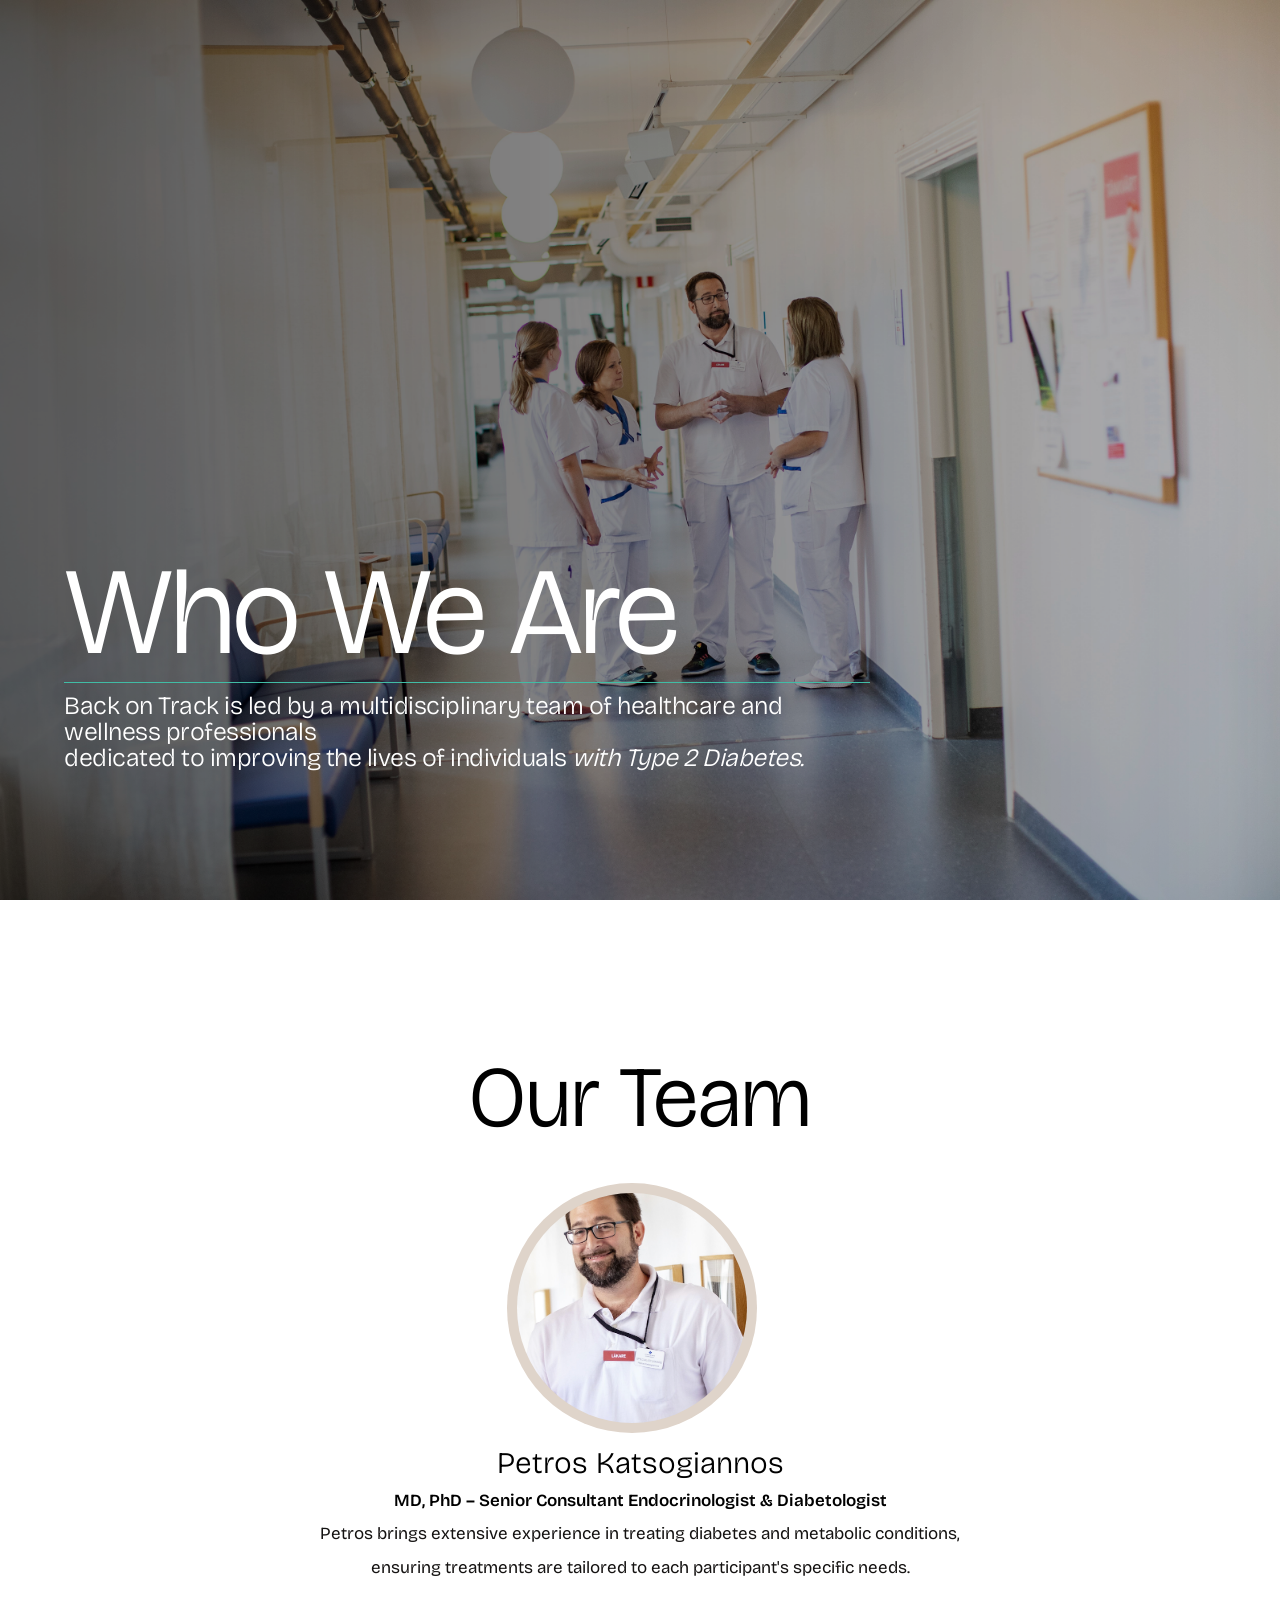
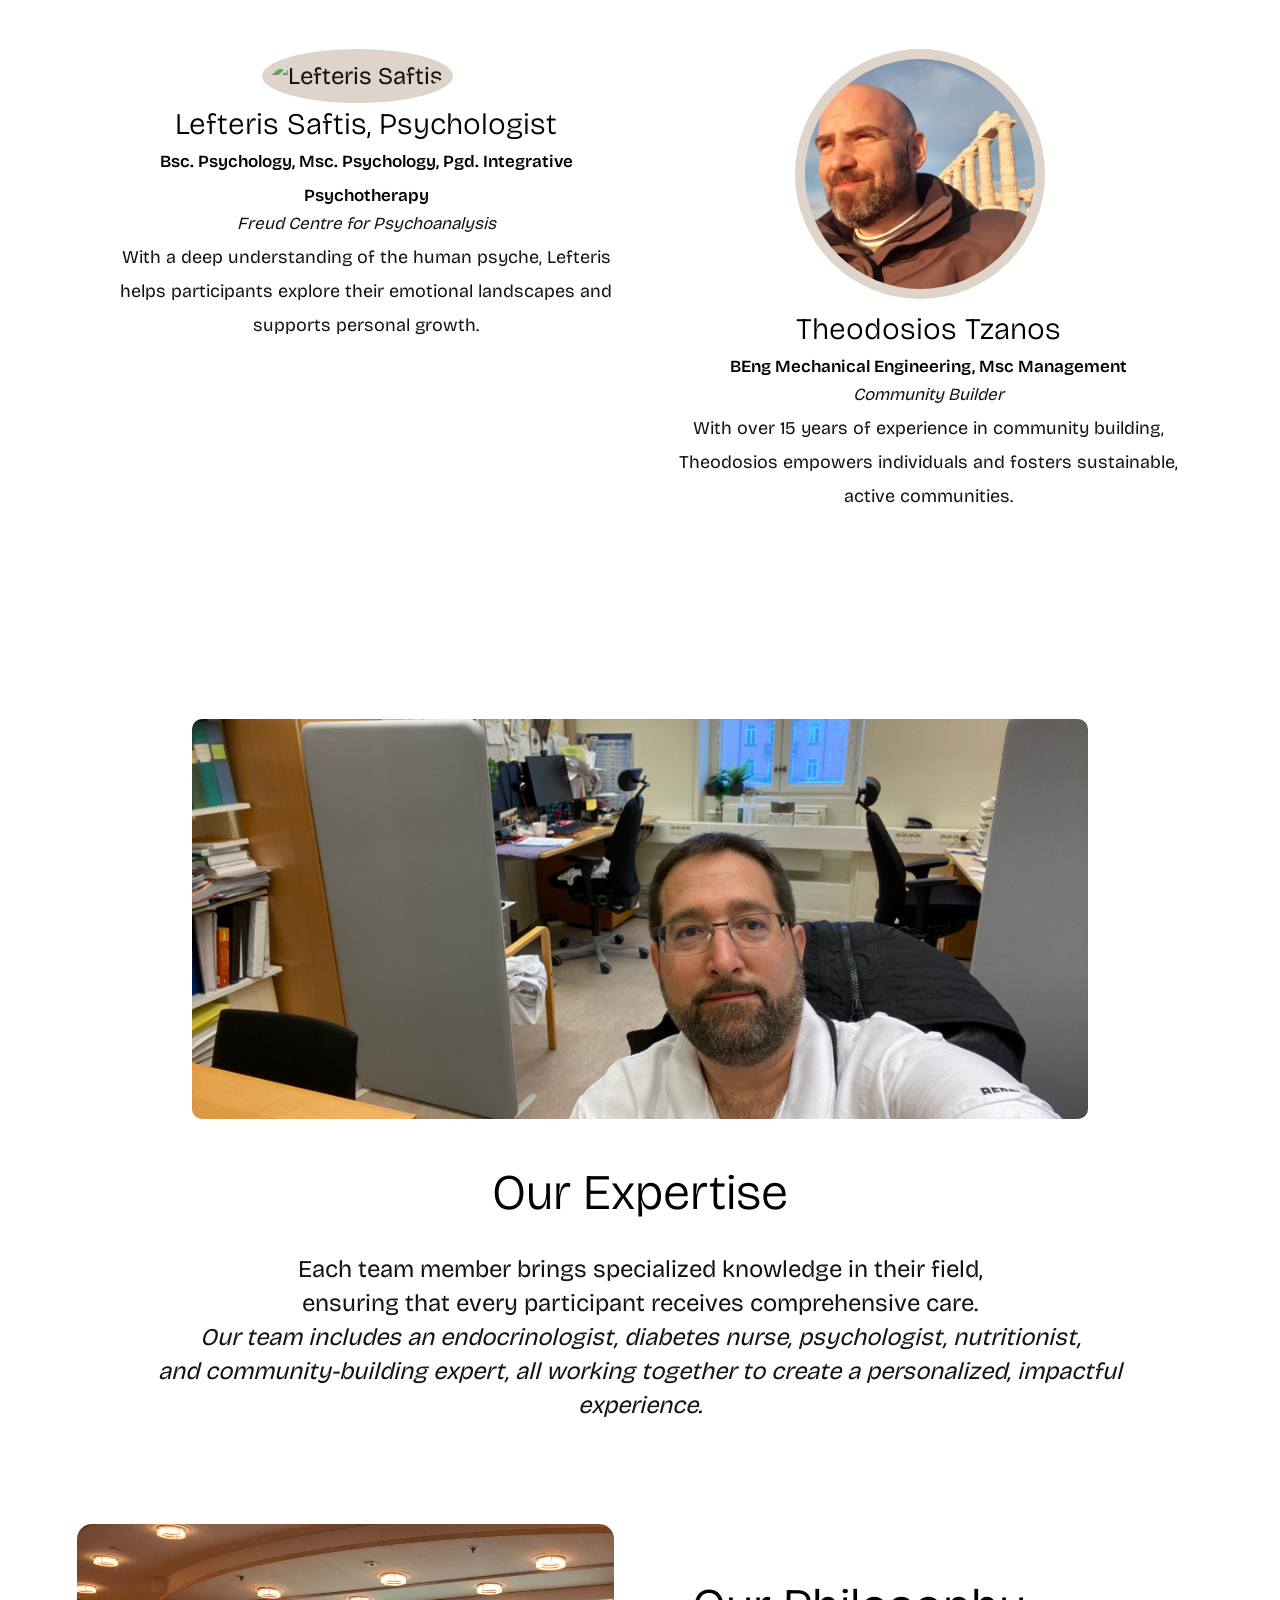
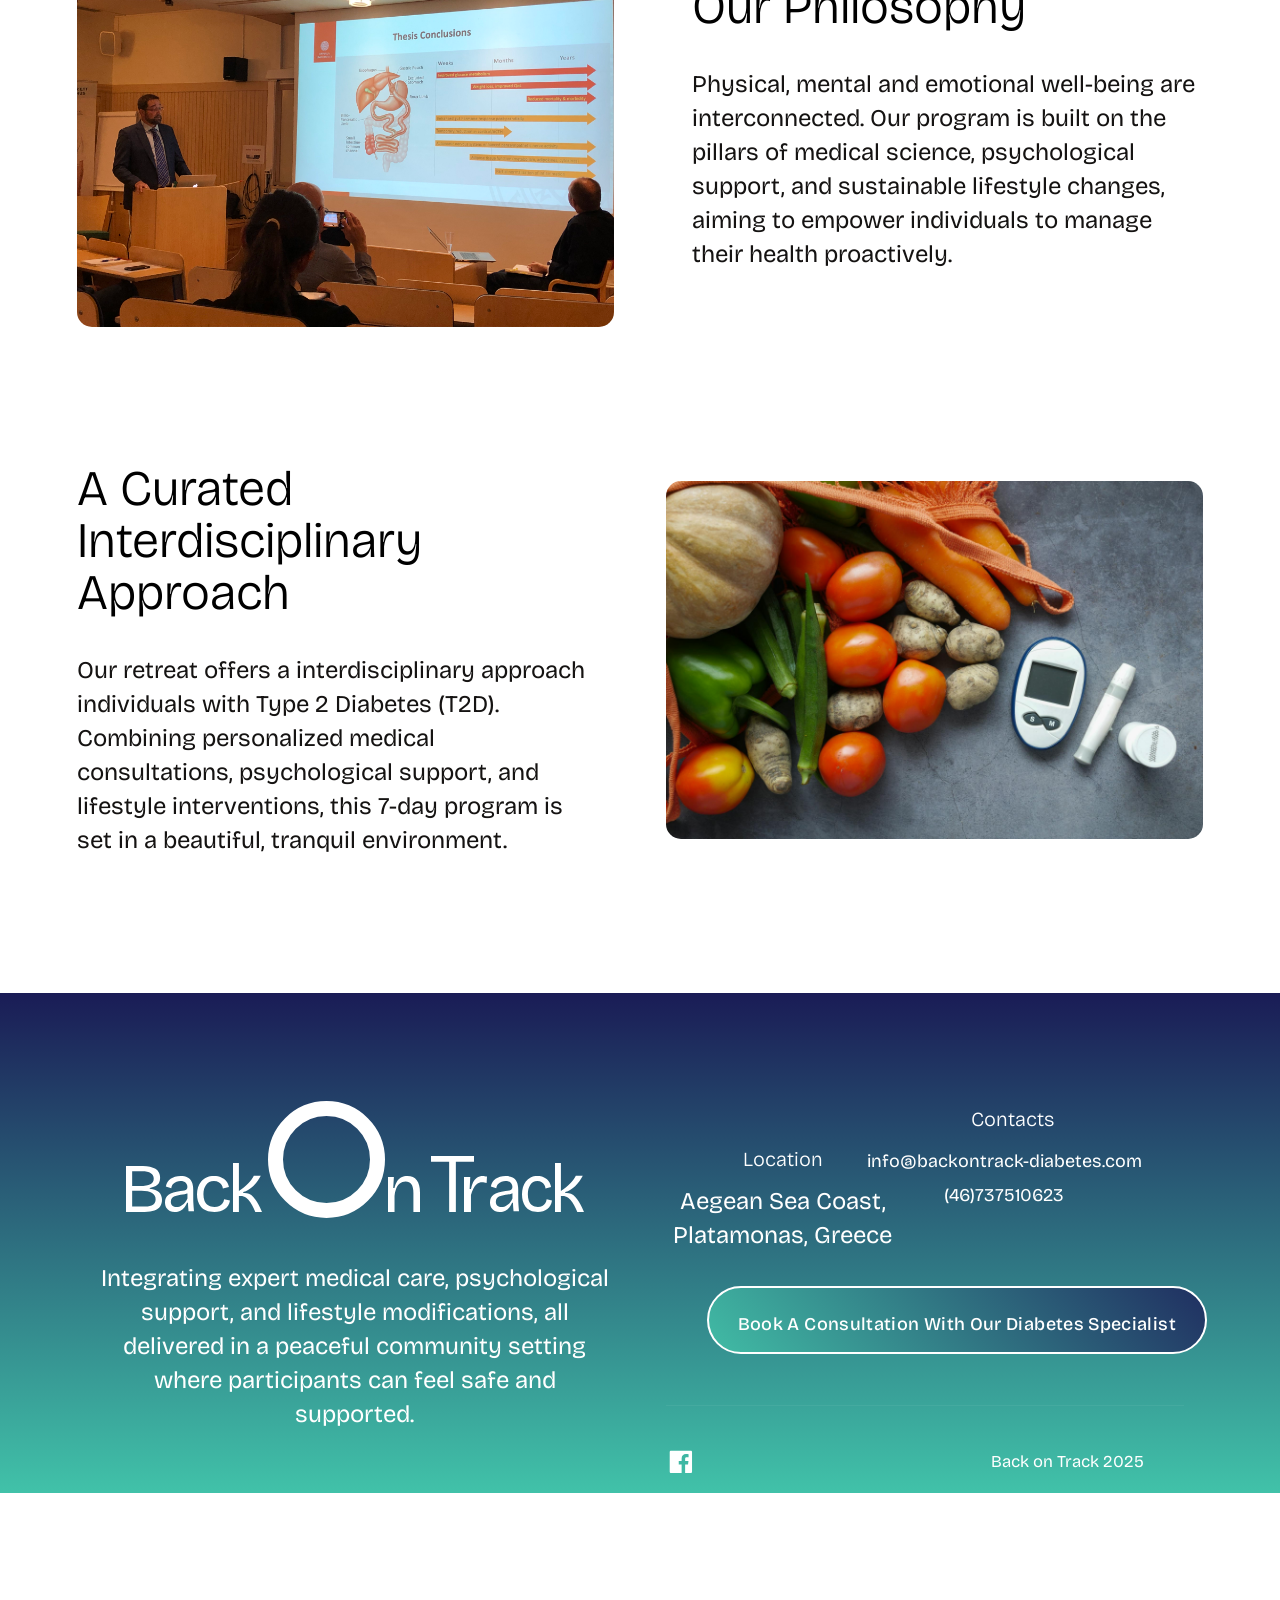
==== commit 31521ade: "reup.." ====
--- a/about.html
+++ b/about.html
@@ -195,9 +195,9 @@
 
     <div class="row width-narrow content-block content-block--media-right">
         <div class="column content-block__text">                        
-            <h3>A Curated Holistic Approach</h3>
+            <h3>A Curated Interdisciplinary Approach</h3>
             <p>
-                Our retreat offers a holistic approach specifically designed for 
+                Our retreat offers a  interdisciplinary approach
                 individuals with Type 2 Diabetes (T2D). Combining personalized medical consultations, 
                 psychological support, and lifestyle interventions, this 7-day program 
                 is set in a beautiful, tranquil environment.
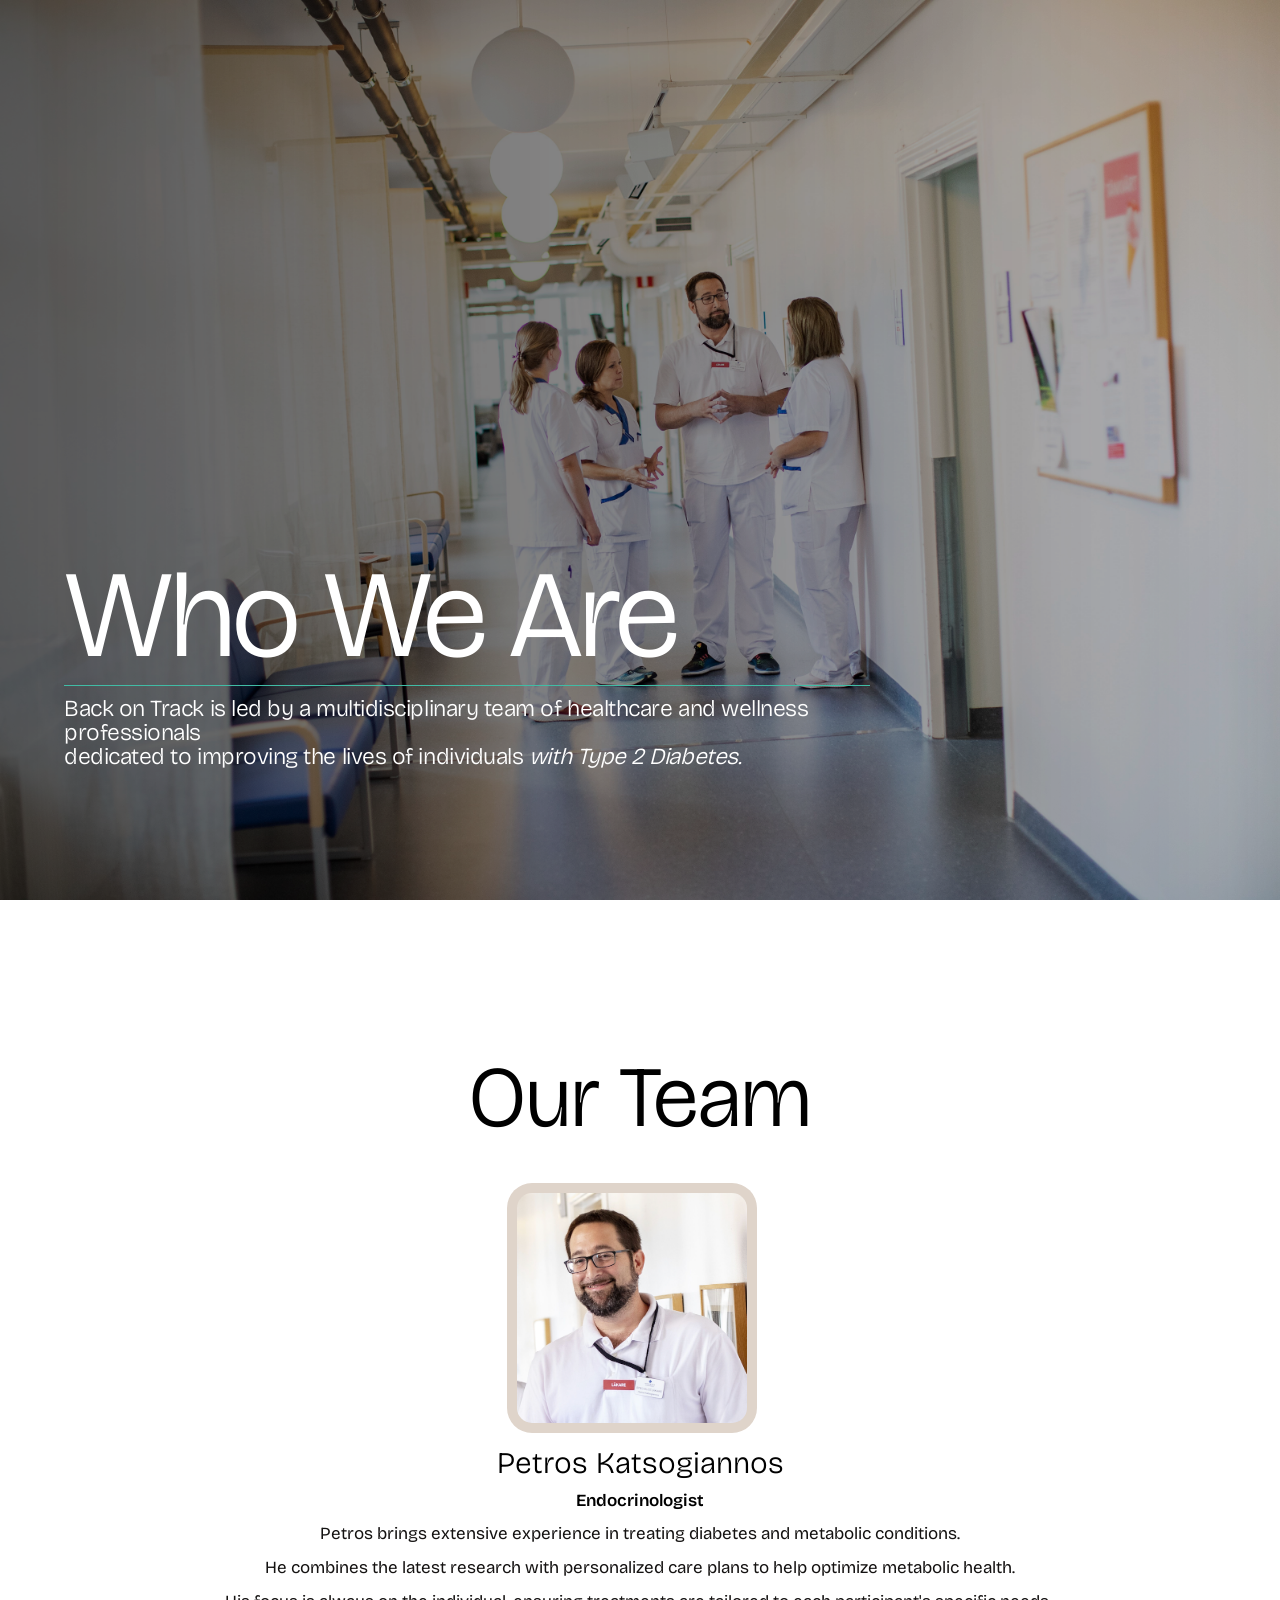
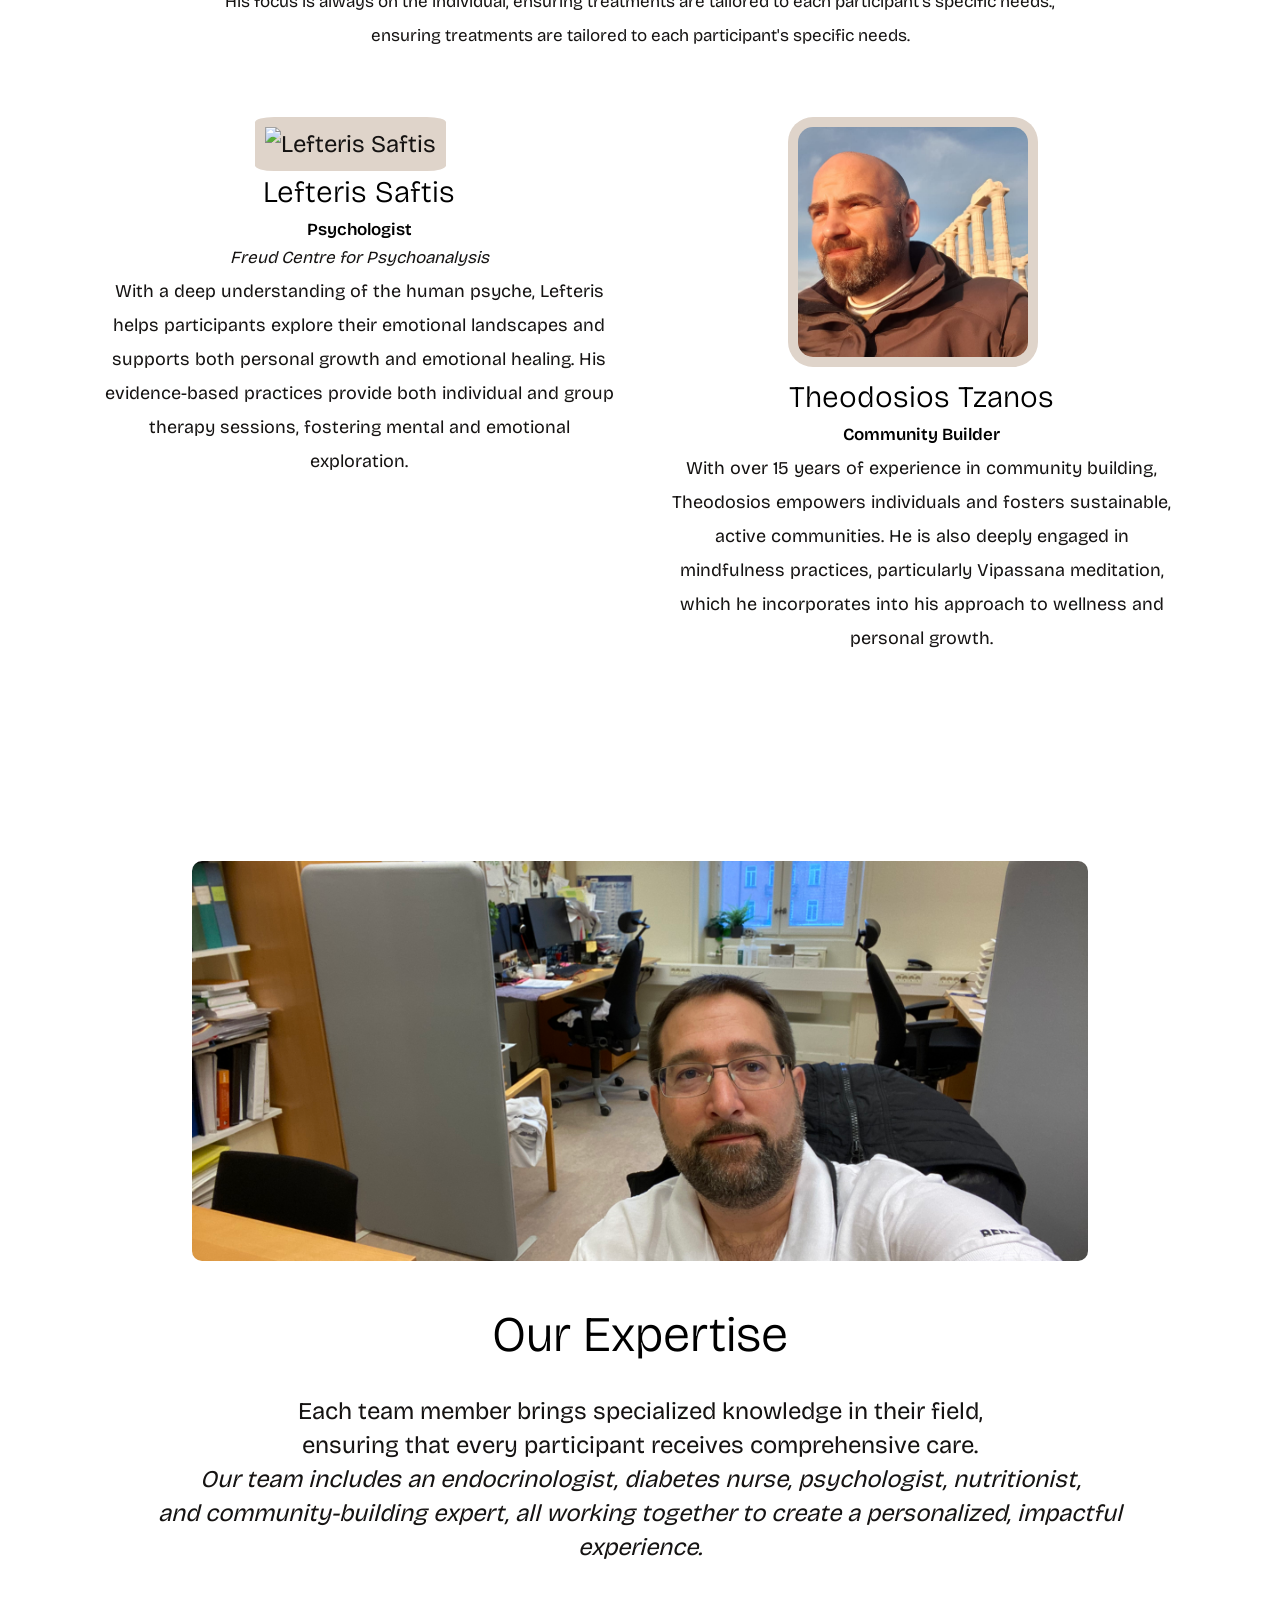
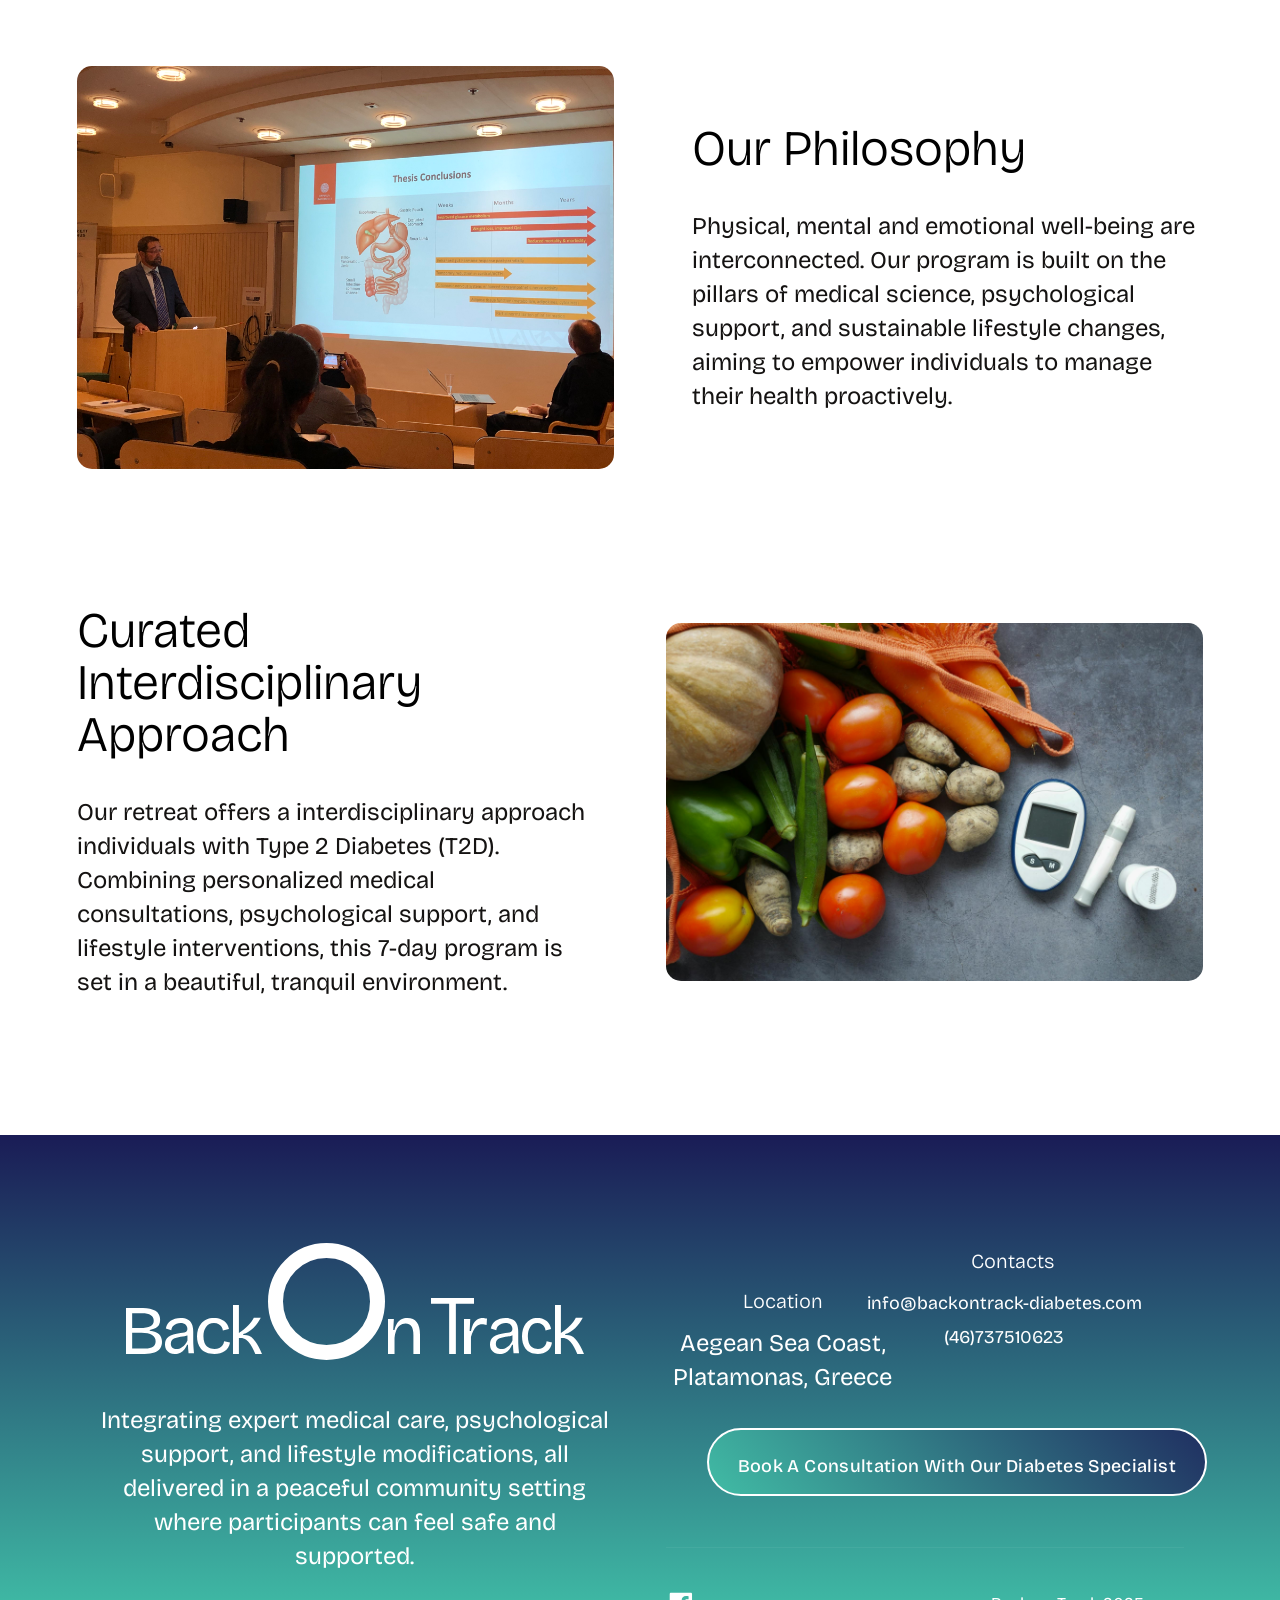
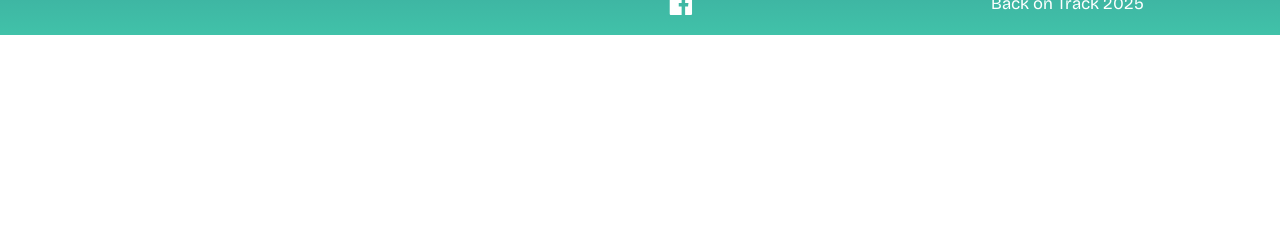
==== commit aae686ce: "changes" ====
--- a/about.html
+++ b/about.html
@@ -56,20 +56,20 @@
 <header class="s-header">
     <div class="s-header__block">
         <div class="s-header__logo">
-            <a class="back-on-track logo" href="index.html">
+            <a class="back-on-track logo" href="home.html">
                 <img src="images/BACK ON TRACK LOGO.svg" alt="Homepage">
             </a>
         </div>
         <div class="s-header__cta">
             <ul class="s-header__nav-links">
                 <li>
-                    <a href="index.html" class="btn btn--primary s-header__cta-btn">Home</a>
+                    <a href="home.html" class="btn btn--primary s-header__cta-btn">Home</a>
                 </li>
                 <li>
                     <a href="about.html" class="btn btn--primary s-header__cta-btn">About Us</a>
                 </li>
                 <li>
-                    <a href="retreats.html" class="btn btn--primary s-header__cta-btn">Retreats</a>
+                    <a href="retreat.html" class="btn btn--primary s-header__cta-btn">Retreat</a>
                 </li>
                 <li>
                     <a href="consultations.html" class="btn btn--primary s-header__cta-btn">Consultation</a>
@@ -93,7 +93,7 @@
                     <h1 class="page-title" style="margin-top: 250px;">
                         Who We Are
                     </h1>
-                    <h1 class="page-title" style="font-size: 25px;">
+                    <h1 class="page-title" style="font-size: 23px;">
                         Back on Track is led by a multidisciplinary team of healthcare and wellness professionals<br> 
                         dedicated to improving the lives of individuals <i>with Type 2 Diabetes.</i>
                     </h1>
@@ -116,28 +116,30 @@
             <h3 class="s-testimonials__title text-center" style="margin-bottom: 40px;" >Our Team</h3>
             <div class="s-testimonials__grid" style="display: flex; flex-direction: column; align-items: center;">
                 <div class="s-testimonials__member" style="margin-bottom: 30px; text-align: center;">
-                    <img src="images/avatars/Petros Profile.png" alt="Petros Katsogiannos" class="s-testimonials__avatar" style="width: 250px; height: 250px; border-radius: 50%; object-fit: cover;">
+                    <img src="images/avatars/Petros Profile.png" alt="Petros Katsogiannos" class="s-testimonials__avatar" style="width: 250px; height: 250px; border-radius: 10%; object-fit: cover; object-position: top;">
                     <h4 style="margin-top: 6px; font-size: 30px;">Petros Katsogiannos</h4>
-                    <p style="margin-top: -30px; font-size: 17px;"><b>MD, PhD – Senior Consultant Endocrinologist & Diabetologist</b></p>
-                    <p style="margin-top: -35px; font-size: 17px;">Petros brings extensive experience in treating diabetes and metabolic conditions,<br>
+                    <p style="margin-top: -30px; font-size: 17px;"><b>Endocrinologist</b></p>
+                    <p style="margin-top: -35px; font-size: 17px;">Petros brings extensive experience in treating diabetes and metabolic conditions. <br>
+                        He combines the latest research with personalized care plans to help optimize metabolic health. <br>
+                        His focus is always on the individual, ensuring treatments are tailored to each participant's specific needs.,<br>
                          ensuring treatments are tailored to each participant's specific needs.</p>
                 </div> <!-- end s-testimonials__member -->
 
                 <div style="display: flex; justify-content: center; width: 100%;">
                     <div class="s-testimonials__member" style="margin: 0 20px; text-align: center;">
-                        <img src="images/avatars/Lefteris Profile.jpg" alt="Lefteris Saftis" class="s-testimonials__avatar" style="width: 250px; height: 250px; border-radius: 50%; object-fit: cover;">
-                        <h4 style="margin-top: 6px; font-size: 30px;">Lefteris Saftis, Psychologist</h4>
-                        <p style="margin-top: -30px;font-size: 17px;"><b>Bsc. Psychology, Msc. Psychology, Pgd. Integrative Psychotherapy</b></p>
+                        <img src="images/avatars/Lefteris Profile.jpg" alt="Lefteris Saftis" class="s-testimonials__avatar" style="width: 250px; height: 250px; border-radius: 10%; object-fit: cover; object-position: top;">
+                        <h4 style="margin-top: 6px; font-size: 30px;">Lefteris Saftis</h4>
+                        <p style="margin-top: -30px;font-size: 17px;"><b>Psychologist</b></p>
                         <p style="margin-top: -40px;font-size: 17px;"><i>Freud Centre for Psychoanalysis</i></p>
-                        <p style="margin-top: -35px; font-size: 18px;">With a deep understanding of the human psyche, Lefteris helps participants explore their emotional landscapes and supports personal growth.</p>
+                        <p style="margin-top: -35px; font-size: 18px;">With a deep understanding of the human psyche, Lefteris helps participants explore their emotional landscapes and supports both personal growth and emotional healing. His evidence-based practices provide both individual and group therapy sessions, fostering mental and emotional exploration.
+                        </p>
                     </div> <!-- end s-testimonials__member -->
 
                     <div class="s-testimonials__member" style="margin: 0 20px; text-align: center;">
-                        <img src="images/avatars/Tzanos profile.jpg" alt="Theodosios Tzanos" class="s-testimonials__avatar" style="width: 250px; height: 250px; border-radius: 50%; object-fit: cover;">
+                        <img src="images/avatars/Tzanos profile.jpg" alt="Theodosios Tzanos" class="s-testimonials__avatar" style="width: 250px; height: 250px; border-radius: 10%; object-fit: cover; object-position: top;">
                         <h4 style="margin-top: 6px; font-size: 30px;">Theodosios Tzanos</h4>
-                        <p style="margin-top: -30px; font-size: 17px;"><b>BEng Mechanical Engineering, Msc Management</b></p>
-                        <p style="margin-top: -40px;font-size: 17px;"><i>Community Builder</i></p>
-                        <p style="margin-top: -35px; font-size: 18px;">With over 15 years of experience in community building, Theodosios empowers individuals and fosters sustainable, active communities.</p>
+                        <p style="margin-top: -30px; font-size: 17px;"><b>Community Builder</b></p>
+                        <p style="margin-top: -35px; font-size: 18px;">With over 15 years of experience in community building, Theodosios empowers individuals and fosters sustainable, active communities. He is also deeply engaged in mindfulness practices, particularly Vipassana meditation, which he incorporates into his approach to wellness and personal growth.</p>
                     </div> <!-- end s-testimonials__member -->
                 </div> <!-- end flex container for side by side members -->
 
@@ -195,7 +197,7 @@
 
     <div class="row width-narrow content-block content-block--media-right">
         <div class="column content-block__text">                        
-            <h3>A Curated Interdisciplinary Approach</h3>
+            <h3>Curated Interdisciplinary Approach</h3>
             <p>
                 Our retreat offers a  interdisciplinary approach
                 individuals with Type 2 Diabetes (T2D). Combining personalized medical consultations, 
@@ -223,7 +225,7 @@
 
         <div class="column xl-6 md-12 s-footer__block s-footer__about"> 
             <div class="s-footer__logo">
-                <a class="logo" href="index.html">
+                <a class="logo" href="home.html">
                     <img src="images/BACK ON TRACK LOGO.svg" style=margin-top:20px; alt="Homepage">
                 </a>
             </div>  
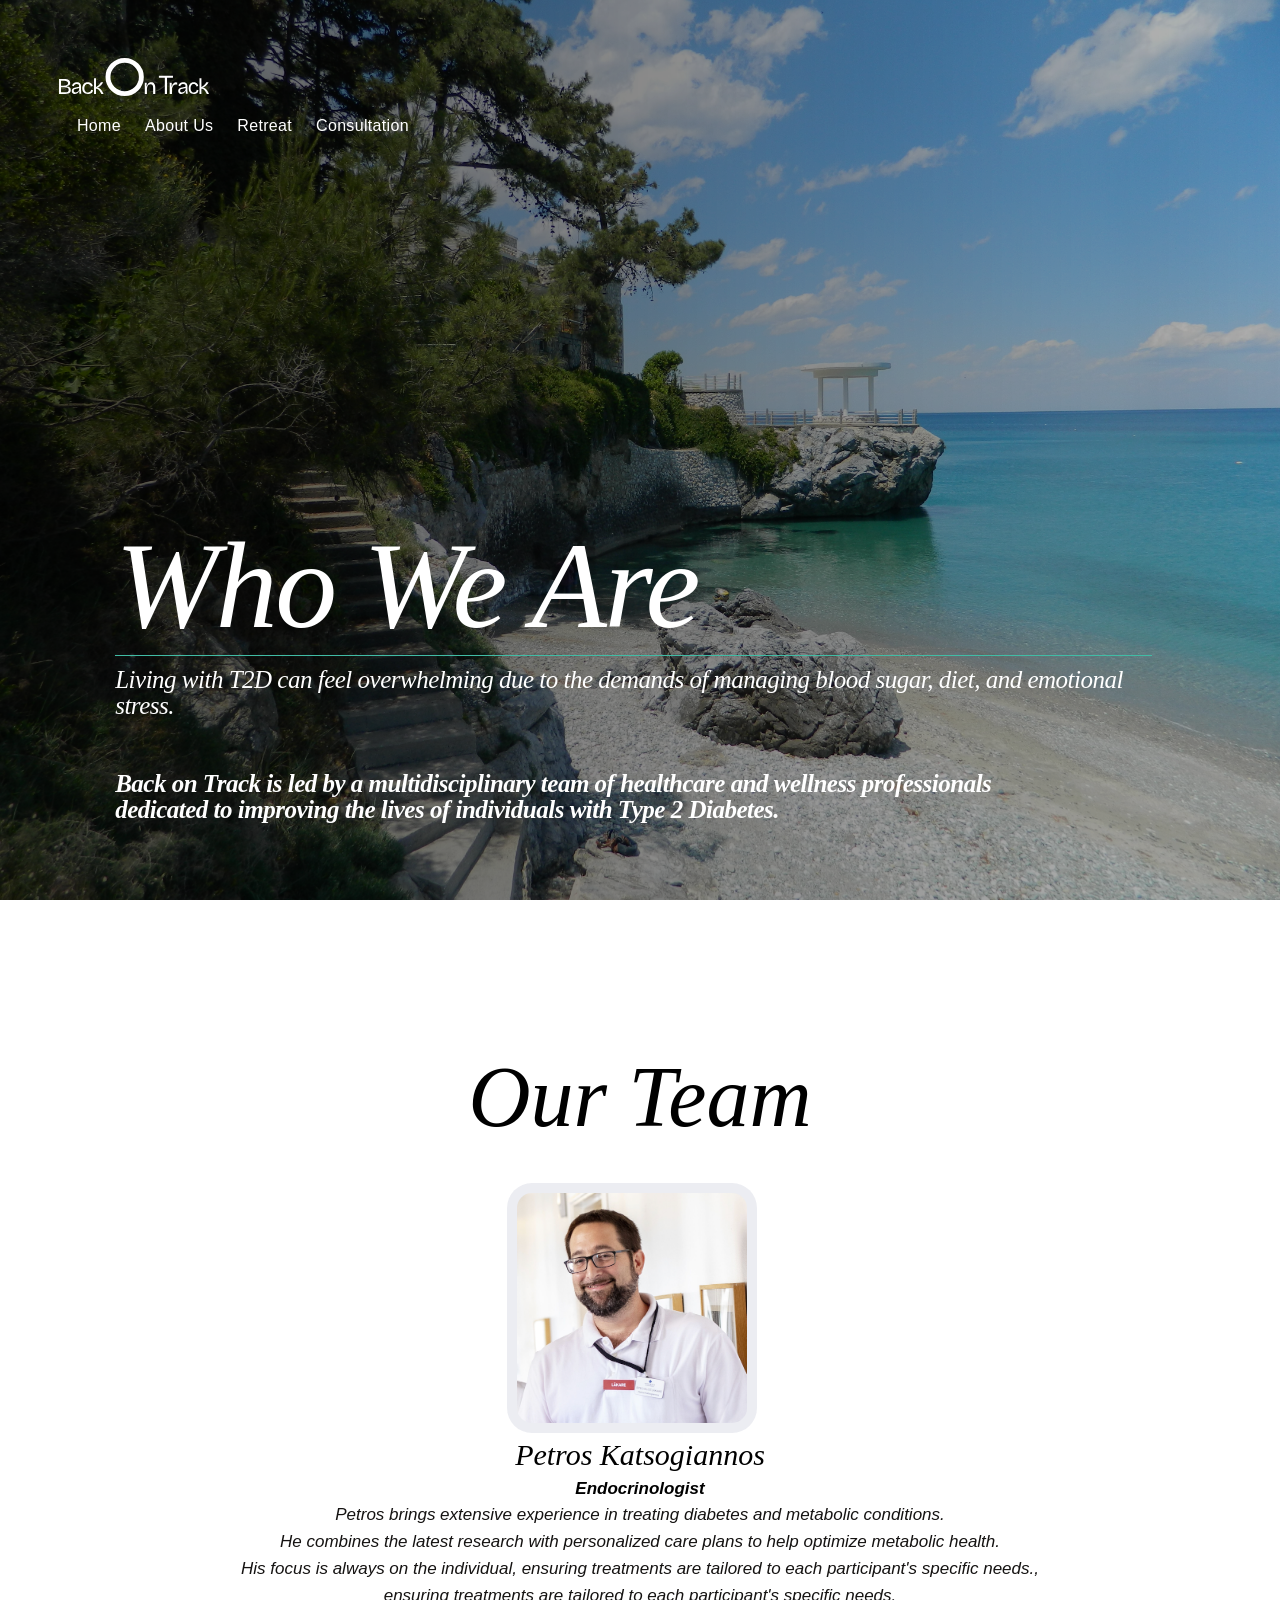
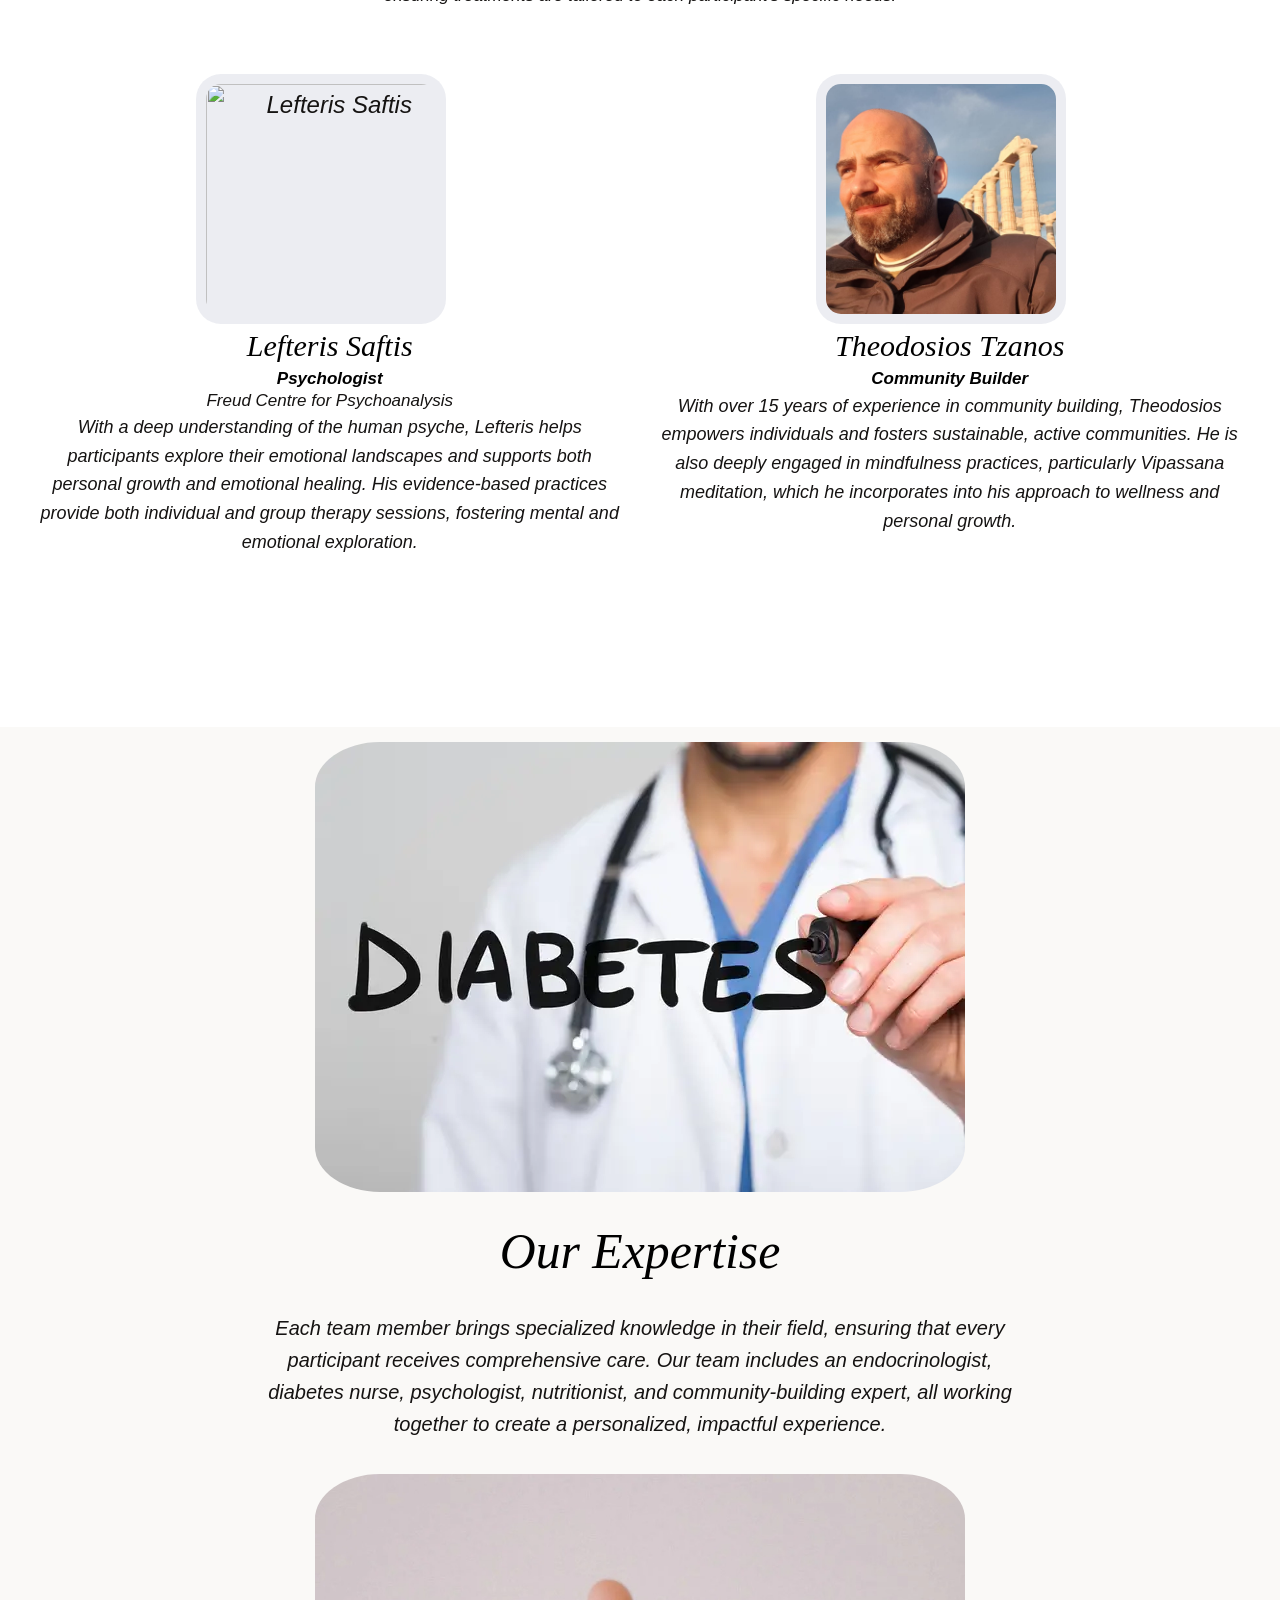
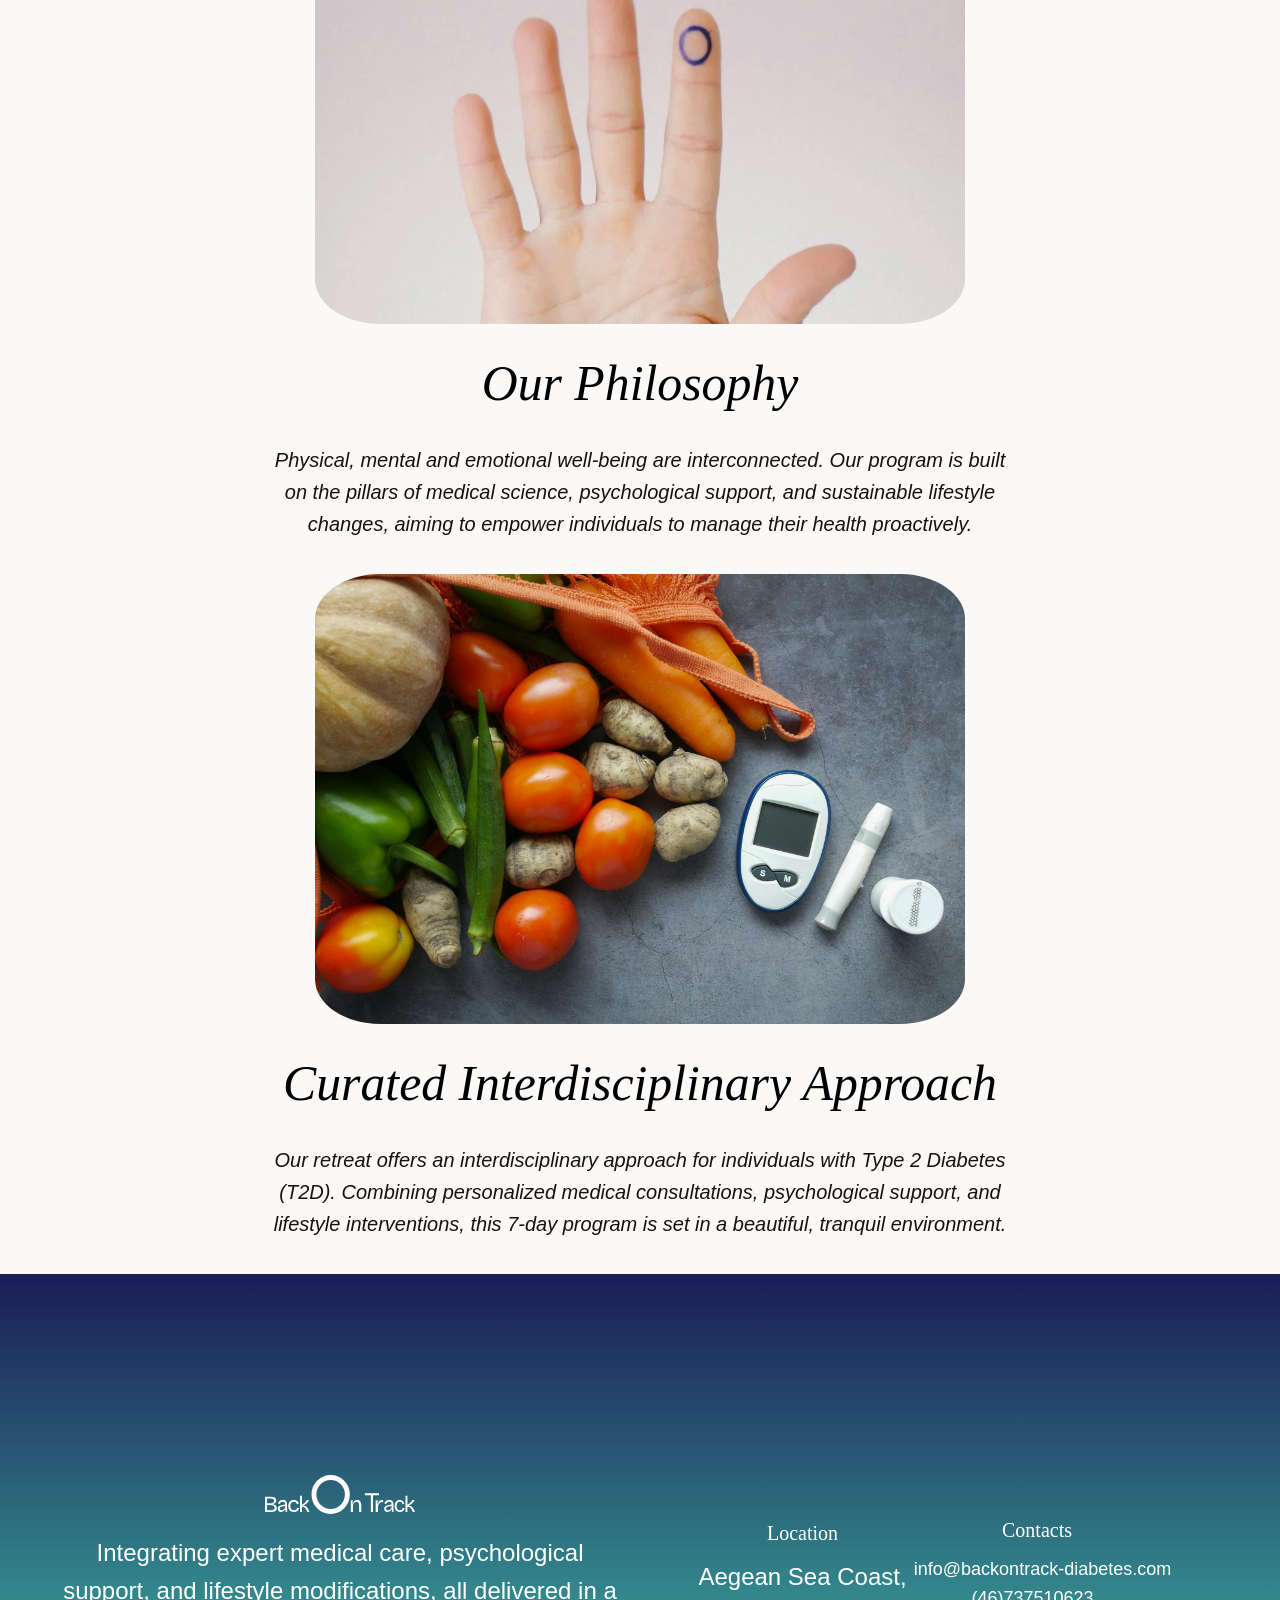
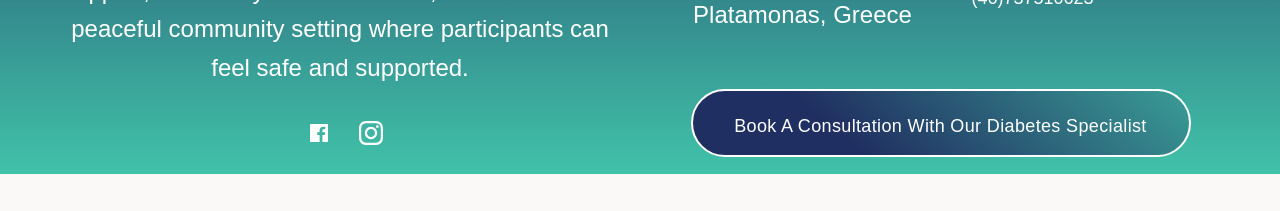
==== commit f92ea9ba: "submit" ====
--- a/about.html
+++ b/about.html
@@ -1,110 +1,168 @@
-<!DOCTYPE html>
-<html lang="en" class="no-js" >
+<DOCTYPE html>
+<html lang="en">
 <head>
-
-    <!--- basic page needs
-    ================================================== -->
-    <meta charset="utf-8">
-    <meta name="viewport" content="width=device-width, initial-scale=1">
-    <title>Back on Track</title>
-
+    <meta charset="UTF-8">
+    <meta name="viewport" content="width=device-width, initial-scale=1.0">
+    <title>About Us</title>
     <script>
         document.documentElement.classList.remove('no-js');
         document.documentElement.classList.add('js');
     </script>
-
-    <!-- CSS
-    ================================================== -->
     <link rel="stylesheet" href="css/vendor.css">
     <link rel="stylesheet" href="css/styles.css">
-
-    <!-- favicons
-    ================================================== -->
     <link rel="apple-touch-icon" sizes="180x180" href="ellipse 45.svg">
     <link rel="icon" type="image/png" sizes="32x32" href="ellipse 45.svg">
     <link rel="icon" type="image/png" sizes="16x16" href="ellipse 45.svg">
     <link rel="manifest" href="site.webmanifest">
 
-    <link rel="preconnect" href="https://fonts.googleapis.com">
-<link rel="preconnect" href="https://fonts.gstatic.com" crossorigin>
-<link href="https://fonts.googleapis.com/css2?family=Bricolage+Grotesque:opsz,wght@12..96,200..800&display=swap" rel="stylesheet">
+
+    <style>
+        body {
+            text-align: justify;
+            line-height: 1.6;
+        }
+        .s-pageheader {
+            display: flex;
+            align-items: center;
+            background-image: url(images/platamonas/Platamon.2013.jpeg);
+            background-size: cover;
+            background-position: center;
+            background-repeat: no-repeat;
+            height: 100vh;
+            min-height: 100vh;
+        }
+        .s-pageheader__content {
+            width: 90%;
+            padding-left: 9%;
+            text-align: left;
+            color: white;
+            margin-top: 250px;
+        }
+        .row.width-narrow.content-block {
+            text-align: center;
+            display: flex;
+            flex-direction: column;
+            align-items: center;
+            margin-bottom: 15px;
+            margin-top: auto;
+        }
+        .grid-list-items.list-items {
+            display: flex;
+            justify-content: center;
+        }
+
+        /* Mobile and Tablet Styles */
+        @media (max-width: 1024px) {
+            .hide-on-mobile-tablet {
+                display: none !important;
+            }
+            .s-pageheader {
+                height: auto !important;
+                padding: 20px;
+                text-align: center;
+                flex-direction: column !important;
+            }
+            .s-pageheader__content {
+                width: 100% !important;
+                padding-left: 0 !important;
+                text-align: center;
+                margin-top: auto !important;
+            }
+            .page-title {
+                font-size: 24px !important;
+                margin-top: 10px !important;
+            }
+            .column.xl-10 {
+                display: none !important;
+            }
+            .row.width-narrow.content-block {
+                flex-direction: column !important;
+                align-items: center !important;
+                text-align: justify !important;
+            }
+            .menu-list {
+                margin-left: -10px !important;
+                margin-right: 0 !important;
+            }
+            .cta-block {
+                margin-left: 0 !important;
+                margin-right: 0 !important;
+                padding: 10px !important;
+            }
+            .attention-getter {
+                font-size: 16px !important;
+                text-align: justify !important;
+            }
+            .btn {
+                font-size: 16px !important;
+                padding: 10px 20px !important;
+                width: 100% !important;
+            }
+        }
+        /* Desktop Styles */
+        @media (min-width: 1025px) {
+            .hide-on-desktop {
+                display: none !important;
+            }
+        }
+    </style>
 </head>
-
-
 <body id="top">
-
-    
-    <!-- preloader
-    ================================================== -->
     <div id="preloader">
         <div id="loader" class="dots-fade">
             <div></div>
             <div></div>
             <div></div>
         </div>
-    </div>   
-    
-
-    <!-- page wrap
-    ================================================== -->
-    <div id="page" class="s-pagewrap ss-home">
-
+    </div>
+    <div id="page" class="s-pagewrap">
         <div class="menu-underlay"></div>
-
-<!-- # site header 
-================================================== -->
-<header class="s-header">
-    <div class="s-header__block">
-        <div class="s-header__logo">
-            <a class="back-on-track logo" href="home.html">
-                <img src="images/BACK ON TRACK LOGO.svg" alt="Homepage">
-            </a>
-        </div>
-        <div class="s-header__cta">
-            <ul class="s-header__nav-links">
-                <li>
-                    <a href="home.html" class="btn btn--primary s-header__cta-btn">Home</a>
-                </li>
-                <li>
-                    <a href="about.html" class="btn btn--primary s-header__cta-btn">About Us</a>
-                </li>
-                <li>
-                    <a href="retreat.html" class="btn btn--primary s-header__cta-btn">Retreat</a>
-                </li>
-                <li>
-                    <a href="consultations.html" class="btn btn--primary s-header__cta-btn">Consultation</a>
-                </li>
-            </ul>
-        </div>
-    </div>
-</header> <!-- end s-header -->      
-        
-        <!-- # main content
-        ================================================== -->
-        <article class="s-content">
-            <!-- ## pageheader -->
-            <section class="s-pageheader" 
-                style="display: flex; align-items: center; background-image: url(images/gallery/1/medical.jpg); 
-                       background-size: cover; background-position: center; background-repeat: no-repeat; height: 100vh;">
-        
-                <!-- Left Text Content -->
-                <div class="column xl-6 s-pageheader__content" 
-                    style="width: 70%; padding-left: 5%; text-align: left; color: white;">
-                    <h1 class="page-title" style="margin-top: 250px;">
-                        Who We Are
-                    </h1>
-                    <h1 class="page-title" style="font-size: 23px;">
-                        Back on Track is led by a multidisciplinary team of healthcare and wellness professionals<br> 
-                        dedicated to improving the lives of individuals <i>with Type 2 Diabetes.</i>
-                    </h1>
+        <header class="s-header">
+            <div class="s-header__block">
+                <div class="s-header__logo">
+                    <a class="back-on-track logo" href="index.html">
+                        <img src="images/BACK ON TRACK LOGO.svg" alt="Homepage">
+                    </a>
                 </div>
-        
-                <!-- Right Image (Just for Alignment) -->
-                <div class="column xl-10" style="width: 50%;"></div>
-        
-            </section> <!-- end pageheader -->
-        </article>
-        
+                <div class="s-header__cta">
+                    <ul class="s-header__nav-links">
+                        <li><a href="index.html" class="btn btn--primary s-header__cta-btn">Home</a></li>
+                        <li><a href="about.html" class="btn btn--primary s-header__cta-btn">About Us</a></li>
+                        <li><a href="retreat.html" class="btn btn--primary s-header__cta-btn">Retreat</a></li>
+                        <li><a href="consultations.html" class="btn btn--primary s-header__cta-btn">Consultation</a></li>
+                    </ul>
+                </div>
+            </div>
+        </header>
+
+        
+        <section class="s-section" style="margin-bottom: 15px;">
+            <article class="s-content">
+                <!-- Mobile and Tablet Content -->
+                <div class="hide-on-desktop">
+                    <section class="s-pageheader">
+                        <div class="column xl-6 s-pageheader__content">
+                            <h1 class="page-title">Who We Are</h1>
+                            <h1 class="page-title" style="font-size: 23px;">
+                                <b style="color: #ffffff;">Back on Track is led by a multidisciplinary team of healthcare and wellness professionals<br> 
+                                    dedicated to improving the lives of individuals <i>with Type 2 Diabetes.</b>
+                            </h1>
+                        </div>
+                    </section>
+                </div>
+                <!-- Desktop Content -->
+                <div class="hide-on-mobile-tablet">
+                    <section class="s-pageheader">
+                        <div class="column xl-6 s-pageheader__content">
+                            <h1 class="page-title" style="margin-top: 25px;">Who We Are</h1>
+                            <h1 class="page-title" style="font-size: 25px;">
+                                Living with T2D can feel overwhelming due to the demands of managing blood sugar, diet, and emotional stress. <br><br><br>
+                                <b style="color: #ffffff;">Back on Track is led by a multidisciplinary team of healthcare and wellness professionals<br> 
+                                    dedicated to improving the lives of individuals <i>with Type 2 Diabetes.</b>
+                            </h1>
+                        </div>
+                    </section>
+                </div>
 
 
         <!-- # testimonials
@@ -144,185 +202,264 @@
                 </div> <!-- end flex container for side by side members -->
 
             </div> <!-- end s-testimonials__grid -->
-
         </div> <!-- end column -->
     </div> <!-- end s-testimonials__content -->
-
 </section> <!-- end s-testimonials -->
                     </div> <!-- end grid-list-items -->
             
-        <!-- ## pagecontent -->
-<section class="s-pagecontent pagecontent" style=background-color:white;">         
-
-    <div class="content-block content-block--stacked" style="text-align: center;">
-        <div class="content-block__media" style="display: flex; justify-content: center;">
-            <figure style="width: 70%; max-width: 900px; margin: -100px 100px -20px;">
-                <img class="rounded-corners" src="images/gallery/1/petros work pic.jpeg"
-                     srcset="images/gallery/1/petros work pic.jpeg 1x, images/gallery/1/petros work pic.jpeg 2x" 
-                     alt="our expertise" 
-                     style="border-radius: 10px; width: 200%; height: 400px; object-fit: cover;">
-            </figure>
-        </div>
-        <div class="content-block__text" style="margin-top: 20px; padding: 0 10%;">
-            <h3>Our Expertise</h3>
-            <p>
-                Each team member brings specialized knowledge in their field,  
-                <br>ensuring that every participant receives comprehensive care.
-                <i><br>Our team includes an endocrinologist, diabetes nurse, psychologist, 
-                    nutritionist, <br>and community-building expert, all working together to create 
-                    a personalized, impactful experience.</br></i></div>
-            </p>
-        </div>
-    </div>
-    
-    </div> <!-- end content-block-->
-
-    <div class="row width-narrow content-block content-block--media-left">    
-        <div class="column content-block__text">
-            <h3>Our Philosophy</h3>
-            <p>
-            Physical, mental and emotional well-being are interconnected. 
-            Our program is built on the pillars of medical science, 
-            psychological support, and sustainable lifestyle changes, 
-            aiming to empower individuals to manage their health proactively. 
-            </p>
-        </div>
-        <div class="column content-block__media">
-            <figure>
-                <img class="rounded-corners" src="images/gallery/1/Petros lecture.jpeg" 
-                     srcset="images/gallery/1/petros lecture.jpeg 1x, images/gallery/1/petros lecture.jpeg 2x" alt="" style="border-radius: 15px;">
-            </figure>
-        </div>
-    </div> <!-- end content-block-->
-
-    <div class="row width-narrow content-block content-block--media-right">
-        <div class="column content-block__text">                        
-            <h3>Curated Interdisciplinary Approach</h3>
-            <p>
-                Our retreat offers a  interdisciplinary approach
-                individuals with Type 2 Diabetes (T2D). Combining personalized medical consultations, 
-                psychological support, and lifestyle interventions, this 7-day program 
-                is set in a beautiful, tranquil environment.
-            </p>
-        </div>
-        <div class="column content-block__media">
-            <figure>
-                <img class="rounded-corners" src="images/gallery/1/pexels-photo-11423202.jpeg" 
-                     srcset="images/gallery/1/holistic approach.jpeg 1x, images/gallery/1/holistic approach.jpeg 2x" alt="" style="border-radius: 15px;">
-            </figure>
-        </div>
-    </div> <!-- end content-block-->
-
-        </article> <!-- end main content -->
-
-
-
+        <!-- ## pagecontent --> 
+        <!DOCTYPE html>
+        <html lang="en">
+        <head>
+            <meta charset="UTF-8">
+            <meta name="viewport" content="width=device-width, initial-scale=1.0">
+            <title>About Us</title>
+            <style>
+                /* General Reset */
+                * {
+                    margin: 0;
+                    padding: 0;
+                    box-sizing: border-box;
+                }
+        
+                body {
+                    font-family: Arial, sans-serif;
+                    line-height: 1.6;
+                }
+        
+                /* Section Styling */
+                .s-pagecontent {
+                    padding: 40px 20px;
+                    background-color: white;
+                }
+        
+                .content-block {
+                    display: flex;
+                    flex-direction: column;
+                    margin-bottom: 40px;
+                }
+        
+                .content-block--media-left, .content-block--media-right {
+                    flex-direction: row;
+                    align-items: center;
+                    gap: 20px;
+                }
+        
+                .content-block--media-left .content-block__media {
+                    order: -1;
+                }
+        
+                .content-block__media img {
+                    border-radius: 10px;
+                    width: 100%;
+                    height: auto;
+                    object-fit: cover;
+                    max-width: 360px; /* Add this line */
+                    max-height: 600px; /* Add this line */
+                }
+        
+                .content-block__text {
+                    flex: 1;
+                }
+        
+                .content-block__text h3 {
+                    margin-bottom: 15px;
+                    font-size: 24px;
+                }
+        
+                .content-block__text p {
+                    font-size: 16px;
+                    line-height: 1.6;
+                }
+        
+                /* Footer Styling */
+                .s-footer {
+                    padding: 40px 20px;
+                    background-color: #f8f8f8;
+                    text-align: center;
+                }
+        
+                .s-footer__main-content {
+                    display: flex;
+                    flex-wrap: wrap;
+                    gap: 20px;
+                    justify-content: space-between;
+                }
+        
+                .s-footer__block {
+                    flex: 1;
+                    min-width: 250px;
+                }
+        
+                .s-footer__logo img {
+                    max-width: 150px;
+                    margin-bottom: 20px;
+                }
+        
+                .s-footer__social {
+                    list-style: none;
+                    display: flex;
+                    justify-content: center;
+                    gap: 10px;
+                }
+        
+                .s-footer__social a {
+                    color: #000;
+                    text-decoration: none;
+                }
+        
+                .s-footer__social svg {
+                    width: 24px;
+                    height: 24px;
+                }
+        
+                /* Responsive Design */
+                @media (max-width: 768px) {
+                    .content-block--media-left, .content-block--media-right {
+                        flex-direction: column;
+                    }
+        
+                    .content-block__media img {
+                        height: 300px;
+                    }
+        
+                    .s-footer__main-content {
+                        flex-direction: column;
+                        align-items: center;
+                    }
+                }
+            </style>
+        </head>
+        <body>
+
+            <div class="s-testimonials__member" style="margin: 0 20px; text-align: center;" style="margin-top:-10%;">
+                <img class="rounded-corners" src="images/gallery/1/our expertise.webp" alt="our expertise" style="width: 650px; height: 450px; border-radius: 10%; object-fit: cover; object-position: top;">
+                <h3 style="margin-top:0%;">Our Expertise</h3>
+                <p style="margin-top: 10px; margin-left: 20%; margin-right: 20%; font-size: 20px;">Each team member brings specialized knowledge in their field, ensuring that every participant receives comprehensive care.
+                    <i>Our team includes an endocrinologist, diabetes nurse, psychologist, nutritionist, and community-building expert, all working together to create a personalized, impactful experience.</i></p>
+            </div> <!-- end s-testimonials__member -->
+
+            <div class="s-testimonials__member" style="margin: 0 20px; text-align: center;">
+                <img class="rounded-corners" src="images/gallery/1/stop diabetes.jpeg" alt="stop diabetes" style="width: 650px; height: 450px; border-radius: 10%; object-fit: cover; object-position: top;">
+                <h3 style="margin-top: 0%;">Our Philosophy</h3>
+                <p style="margin-top: 10px; margin-left: 20%; margin-right: 20%; font-size: 20px;">Physical, mental and emotional well-being are interconnected. Our program is built on the pillars of medical science, psychological support, and sustainable lifestyle changes, aiming to empower individuals to manage their health proactively.                </i></p>
+            </div> <!-- end s-testimonials__member -->
+
+            
+            <div class="s-testimonials__member" style="margin: 0 20px; text-align: center;">
+                <img class="rounded-corners" src="images/gallery/1/pexels-photo-11423202.jpeg" alt="stop diabetes" style="width: 650px; height: 450px; border-radius: 10%; object-fit: cover; object-position: top;">
+                <h3 style="margin-top: 0%;">Curated Interdisciplinary Approach</h3>
+                <p style="margin-top: 10px; margin-left: 20%; margin-right: 20%; font-size: 20px;">Our retreat offers an interdisciplinary approach for individuals with Type 2 Diabetes (T2D). Combining personalized medical consultations, psychological support, and lifestyle interventions, this 7-day program is set in a beautiful, tranquil environment.</i></p>
+            </div> <!-- end s-testimonials__member -->
+
+        
 
 <!-- # footer ================================================== -->
-<footer id="footer" class="s-footer" style="padding-top: 250px;">  
-
-    <div class="row s-footer__main-content">
-
-        <div class="column xl-6 md-12 s-footer__block s-footer__about"> 
-            <div class="s-footer__logo">
-                <a class="logo" href="home.html">
-                    <img src="images/BACK ON TRACK LOGO.svg" style=margin-top:20px; alt="Homepage">
-                </a>
-            </div>  
-            <p>
-                Integrating expert medical care, psychological support, and lifestyle modifications, 
-                all delivered in a peaceful community setting where participants can feel safe and supported.
-            </p>               
-        </div> <!-- end s-footer__about -->
-
-        <div class="column xl-6 md-12 s-footer__block s-footer__info">
-            <div class="row">
-                <div class="column xl-6 lg-12" style=margin-top:40px;>
-                    <h5>Location</h5>
-                    <p>
-                        Aegean Sea Coast, <br> Platamonas, Greece
-                    </p>
-                </div>
-                <div class="column xl-6 lg-12" style="margin-left: -5%;">     
-                    <div style="margin-left: -23%;" style="margin-top: 90%">
-                        <h5>Contacts</h5>
-                    </div>
-                    
-                    <ul class="link-list" style="font-size: 18px;">
-                        <li><a href="mailto:info@backontrack-diabetes.com" style="margin-left: -70px; style="margin-right: 70px;"">info@backontrack-diabetes.com</a></li>
-                        <li><a href="https://wa.me/46737510623?text=Hello!%20I%20am%20interested%20in%20the%20Back%20on%20Track%20Diabetes%20Wellness%20Retreat,%20can%20I%20schedule%20a%20consult%3F" style="margin-left: -70px; style="margin-right: 70px;">(46)737510623</a></li>
-                    </ul> 
-                </div>                  
-                <div class="row s-footer__top row-x-center">
-                    <div class="column xl-4 lg-6 tab-8 mob-12" class="s-about__content-btn" style="margin-left: -130px; margin-right: 0px; margin-top: 0px;">
-                    <a href="consultations.html" class="btn btn--stroke btn--medium u-fullwidth" style="margin-top: 0%;">Book A Consultation With Our Diabetes Specialist
+<div class="hide-on-mobile-tablet">
+    <footer id="footer" class="s-footer" style="padding-top: 250px;">  
+    
+        <div class="row s-footer__main-content">
+    
+            <div class="column xl-6 md-12 s-footer__block s-footer__about"> 
+                <div class="s-footer__logo">
+                    <a class="logo" href="home.html">
+                        <img src="images/BACK ON TRACK LOGO.svg" style=margin-top:20px; alt="Homepage">
                     </a>
                 </div>  
-            </div> <!-- end s-footer__info -->
-
-        </div> <!-- end s-footer__main-content -->             
-
-    <div class="row s-footer__bottom">
-
-        <div class="column xl-6 lg-12">
-            <ul class="s-footer__social social-list" style="padding-top: -50px;" >
-                <li>
-                    <a href="https://www.facebook.com/share/17qvWDJ1uT/?mibextid=wwXIfr">
-                        <svg xmlns="http://www.w3.org/2000/svg" width="24" height="24" viewBox="0 0 24 24" style="fill:rgba(0, 0, 0, 1);transform:;-ms-filter:"><path d="M20,3H4C3.447,3,3,3.448,3,4v16c0,0.552,0.447,1,1,1h8.615v-6.96h-2.338v-2.725h2.338v-2c0-2.325,1.42-3.592,3.5-3.592 c0.699-0.002,1.399,0.034,2.095,0.107v2.42h-1.435c-1.128,0-1.348,0.538-1.348,1.325v1.735h2.697l-0.35,2.725h-2.348V21H20 c0.553,0,1-0.448,1-1V4C21,3.448,20.553,3,20,3z"></path></svg>
-                        <span class="u-screen-reader-text">Facebook</span>
-                    </a>
-                </li>
-
-            </ul> 
-        </div> <!-- end section-footer__social -->
-
-        <div class="column xl-6 lg-12" style="padding-top: -50px;">
-            <p class="ss-copyright">
-                <span>Back on Track 2025</span>
-            </p>
-        </div>
-
-    </div> <!-- end section-footer__bottom -->          
-</footer> <!-- end s-footer -->
-
-</div> <!-- end page-wrap -->
-
-
-
-    
-
-
-    <!-- Java Script
-    ================================================== -->
-    <script src="js/plugins.js"></script>
-    <script src="js/main.js"></script>
-
-    <script>
-        document.addEventListener("DOMContentLoaded", function() {
-            const images = document.querySelectorAll('.hero-image');
-            let currentIndex = 0;
-    
-            function showNextImage() {
-                images[currentIndex].classList.remove('active');
-                images[currentIndex].style.opacity = 0;
-    
-                currentIndex = (currentIndex + 1) % images.length;
-    
+                <p>
+                    Integrating expert medical care, psychological support, and lifestyle modifications, 
+                    all delivered in a peaceful community setting where participants can feel safe and supported.
+                </p>               
+                <ul class="s-footer__social social-list" style="padding-top: -50px;">
+                    <li>
+                        <a href="hhttps://www.facebook.com/profile.php?id=61573658109081">
+                            <svg xmlns="http://www.w3.org/2000/svg" width="24" height="24" viewBox="0 0 24 24" style="fill:rgba(0, 0, 0, 1);transform:;-ms-filter:"><path d="M20,3H4C3.447,3,3,3.448,3,4v16c0,0.552,0.447,1,1,1h8.615v-6.96h-2.338v-2.725h2.338v-2c0-2.325,1.42-3.592,3.5-3.592 c0.699-0.002,1.399,0.034,2.095,0.107v2.42h-1.435c-1.128,0-1.348,0.538-1.348,1.325v1.735h2.697l-0.35,2.725h-2.348V21H20 c0.553,0,1-0.448,1-1V4C21,3.448,20.553,3,20,3z"></path></svg>
+                            <span class="u-screen-reader-text">Facebook</span>
+                        </a>
+                    </li>
+                    <li>
+                        <a href="https://www.instagram.com/back_on_track_diabetes?igsh=MW1scXJlcmt6cWdr&utm_source=qr">
+                            <svg xmlns="http://www.w3.org/2000/svg" width="20" height="20" viewBox="0 0 24 24" style="fill:rgba(0, 0, 0, 1);transform:;-ms-filter:">
+                                <path d="M12 2.163c3.204 0 3.584.012 4.85.07 3.252.148 4.771 1.691 4.919 4.919.058 1.265.069 1.645.069 4.849 0 3.205-.012 3.584-.069 4.849-.149 3.225-1.664 4.771-4.919 4.919-1.266.058-1.644.07-4.85.07-3.204 0-3.584-.012-4.849-.07-3.26-.149-4.771-1.699-4.919-4.92-.058-1.265-.07-1.644-.07-4.849 0-3.204.013-3.583.07-4.849.149-3.227 1.664-4.771 4.919-4.919 1.266-.057 1.645-.069 4.849-.069zm0-2.163c-3.259 0-3.667.014-4.947.072-4.358.2-6.78 2.618-6.98 6.98-.059 1.281-.073 1.689-.073 4.948 0 3.259.014 3.668.072 4.948.2 4.358 2.618 6.78 6.98 6.98 1.281.058 1.689.072 4.948.072 3.259 0 3.668-.014 4.948-.072 4.354-.2 6.782-2.618 6.979-6.98.059-1.28.073-1.689.073-4.948 0-3.259-.014-3.667-.072-4.947-.196-4.354-2.617-6.78-6.979-6.98-1.281-.059-1.69-.073-4.949-.073zm0 5.838c-3.403 0-6.162 2.759-6.162 6.162s2.759 6.163 6.162 6.163 6.162-2.759 6.162-6.163c0-3.403-2.759-6.162-6.162-6.162zm0 10.162c-2.209 0-4-1.79-4-4 0-2.209 1.791-4 4-4s4 1.791 4 4c0 2.21-1.791 4-4 4zm6.406-11.845c-.796 0-1.441.645-1.441 1.44s.645 1.44 1.441 1.44c.795 0 1.439-.645 1.439-1.44s-.644-1.44-1.439-1.44z"></path>
+                            </svg>
+                            <span class="u-screen-reader-text">Instagram</span>
+                        </a>
+                    </li>
+    
+                </ul> 
+            </div> <!-- end s-footer__about -->
+    
+            <div class="column xl-6 md-12 s-footer__block s-footer__info">
+                <div class="row">
+                    <div class="column xl-6 lg-12" style=margin-top:40px;>
+                        <h5>Location</h5>
+                        <p>
+                            Aegean Sea Coast, <br> Platamonas, Greece
+                        </p>
+                    </div>
+
+                    <div class="column xl-6 lg-12" style="margin-top: 7%;">     
+                        <div style="margin-left: -23%;">
+                            <h5 >Contacts</h5>
+                        </div>
+                        <ul class="link-list" style="font-size: 18px;">
+                            <li><a href="mailto:info@backontrack-diabetes.com" style="margin-left: -50px; style="margin-right: -20px;"">info@backontrack-diabetes.com</a></li>
+                            <li><a href="https://wa.me/46737510623?text=Hello!%20I%20am%20interested%20in%20the%20Back%20on%20Track%20Diabetes%20Wellness%20Retreat,%20can%20I%20schedule%20a%20consult%3F" style="margin-left: -70px; style="margin-right: 70px;">(46)737510623</a></li>
+                        </ul> 
+                    </div>                  
+                    <div class="row s-footer__top row-x-center">
+                        <div class="column xl-4 lg-6 tab-8 mob-12" class="s-about__content-btn" style="margin-left: 30px; margin-right: -10px; margin-top: 0px;">
+                        <a href="consultations.html" class="btn btn--stroke btn--medium u-fullwidth" style="margin-top: 0%;">Book A Consultation With Our Diabetes Specialist
+                        </a>
+                    </div>  
+                </div> <!-- end s-footer__info -->
+    
+            </div> <!-- end s-footer__main-content -->             
+        
+        </div> <!-- end section-footer__bottom -->          
+    </footer> <!-- end s-footer -->
+    
+    </div> <!-- end page-wrap -->
+    
+    
+    
+    
+    
+    
+    
+        <!-- Java Script
+        ================================================== -->
+        <script src="js/plugins.js"></script>
+        <script src="js/main.js"></script>
+    
+        <script>
+            document.addEventListener("DOMContentLoaded", function() {
+                const images = document.querySelectorAll('.hero-image');
+                let currentIndex = 0;
+        
+                function showNextImage() {
+                    images[currentIndex].classList.remove('active');
+                    images[currentIndex].style.opacity = 0;
+        
+                    currentIndex = (currentIndex + 1) % images.length;
+        
+                    images[currentIndex].classList.add('active');
+                    images[currentIndex].style.opacity = 1;
+                }
+        
+                const intervalId = setInterval(showNextImage, 3000);
+        
                 images[currentIndex].classList.add('active');
                 images[currentIndex].style.opacity = 1;
-            }
-    
-            const intervalId = setInterval(showNextImage, 3000);
-    
-            images[currentIndex].classList.add('active');
-            images[currentIndex].style.opacity = 1;
-    
-            images.forEach(image => {
-                image.addEventListener('mouseover', () => clearInterval(intervalId));
-                image.addEventListener('mouseout', () => setInterval(showNextImage, 3000));
+        
+                images.forEach(image => {
+                    image.addEventListener('mouseover', () => clearInterval(intervalId));
+                    image.addEventListener('mouseout', () => setInterval(showNextImage, 3000));
+                });
             });
-        });
-    </script>
-
-</body>
-</html>+        </script>
+    
+    </body>
+    </html>
+    
+    
--- a/css/styles.css
+++ b/css/styles.css
@@ -198,17 +198,17 @@
     /* buttons
    */
     --color-btn                   : var(--color-gray-5);
-    --color-btn-text              : #41bca5;
-    --color-btn-hover             : var(--color-gray-6);
+    --color-btn-text              : #ffffff;
+    --color-btn-hover             : #41BCA5;
     --color-btn-hover-text        : var(--color-text);
     --color-btn-primary           : var(--color-1);
     --color-btn-primary-text      : var(--color-white);
     --color-btn-primary-hover     : var(--color-1-light);
-    --color-btn-primary-hover-text: var(--color-white);
+    --color-btn-primary-hover-text: #41BCA5;
     --color-btn-stroke            : var(--color-text);
     --color-btn-stroke-text       : var(--color-text);
     --color-btn-stroke-hover      : var(--color-text);
-    --color-btn-stroke-hover-text : var(--color-white);
+    --color-btn-stroke-hover-text : #41BCA5;
     /* preloader
    */
     --color-preloader-bg          : var(--color-gray-19);
@@ -308,6 +308,102 @@
     --vspace-btn      : var(--vspace-1_75);
 }
 
+<style>
+@media screen and (max-width: 768px) {
+    /* Apply line-height of 0.8 for mobile */
+    body {
+        line-height: 0.8;
+    }
+
+    /* Ensure text elements are justified */
+    .s-header__nav-links li a,
+    .s-header__cta-btn,
+    .s-pageheader .page-title,
+    .s-pageheader__content {
+        text-align: justify;
+    }
+
+    /* Adjust font sizes for mobile */
+    .s-header__nav-links li a {
+        font-size: 16px;
+        padding: 8px 0;
+    }
+
+    .s-header__cta-btn {
+        font-size: 16px;
+        padding: 10px 15px;
+    }
+
+    .s-pageheader .page-title {
+        font-size: clamp(var(--text-xxl), 8vw, var(--text-huge-1));
+    }
+
+    /* Ensure other elements are properly spaced and aligned */
+    .s-header__block {
+        flex-direction: column;
+        align-items: flex-start;
+        padding: 0 20px;
+    }
+
+    .s-header__logo {
+        position: static;
+        left: auto;
+        transform: none;
+        margin-bottom: 15px;
+        margin-left: 0;
+    }
+
+    .s-header__logo img {
+        width: 12rem;
+    }
+
+    .s-header__cta {
+        position: static;
+        display: block;
+        width: 100%;
+        margin-top: 10px;
+    }
+
+    .s-header__nav-links {
+        flex-direction: column;
+        align-items: flex-start;
+        gap: 10px;
+        padding-left: 0;
+    }
+
+    .s-header__nav-links li {
+        margin-right: 0;
+        margin-top: 30px;
+    }
+
+    .s-header__menu-toggle {
+        display: block;
+        margin-left: 0;
+        top: 20px;
+    }
+
+    .s-header__nav {
+        width: 100%;
+        padding: 20px;
+    }
+
+    .s-header__nav-social {
+        margin-left: 0;
+        justify-content: center;
+    }
+
+    .s-pageheader {
+        padding-top: var(--vspace-4);
+        padding-bottom: var(--vspace-1_5);
+    }
+
+    .s-pageheader .page-title::before {
+        margin-top: 10px;
+    }
+}
+</style>
+
+<style>
 /* on mobile devices below 600px, change the value of '--multiplier' 
  * to adjust the values of base font size and vertical space unit.
  */
@@ -316,6 +412,33 @@
         --multiplier: .9412;
     }
 }
+</style>
+
+<style>
+/* Mobile-first styles */
+body {
+    font-size: 16px;
+    padding: 10px;
+  }
+  
+  img {
+    max-width: 100%;
+    height: auto;
+  }
+  
+  /* Desktop overrides */
+  @media only screen and (min-width: 768px) {
+    body {
+      font-size: 18px;
+      padding: 20px;
+    }
+  
+    img {
+      max-width: 50%;
+    }
+  }
+  
+  </style>
 
 /* ------------------------------------------------------------------- 
  * ## grid variables
@@ -339,6 +462,7 @@
     --gutter            : 2.6rem;
 }
 
+<style>
 /* on large screen devices
  */
 @media screen and (max-width: 1000px) {
@@ -354,6 +478,18 @@
         --gutter: 1rem;
     }
 }
+</style>
+
+<style>
+  @media only screen and (max-width: 600px) {
+    img {
+      max-width: 50%;
+      height: auto;
+      display: block;
+      margin: 0 auto;
+    }
+  }
+</style>
 
 
 /* ====================================================================
@@ -735,260 +871,255 @@
     }
 }
 
-/* --------------------------------------------------------------------
- * ## medium devices (801px to 1000px)
- * -------------------------------------------------------------------- */
+/* -------------------------------------------------------------------- */
+/* Your existing grid system (do not modify this section) */
+/* -------------------------------------------------------------------- */
+
+/* Medium devices (801px to 1000px) */
 @media screen and (max-width: 1000px) {
-    .md-1 {
-        flex : none;
-        width: 8.3333333333%;
-    }
-
-    .md-2 {
-        flex : none;
-        width: 16.6666666667%;
-    }
-
-    .md-3 {
-        flex : none;
-        width: 25%;
-    }
-
-    .md-4 {
-        flex : none;
-        width: 33.3333333333%;
-    }
-
-    .md-5 {
-        flex : none;
-        width: 41.6666666667%;
-    }
-
-    .md-6 {
-        flex : none;
-        width: 50%;
-    }
-
-    .md-7 {
-        flex : none;
-        width: 58.3333333333%;
-    }
-
-    .md-8 {
-        flex : none;
-        width: 66.6666666667%;
-    }
-
-    .md-9 {
-        flex : none;
-        width: 75%;
-    }
-
-    .md-10 {
-        flex : none;
-        width: 83.3333333333%;
-    }
-
-    .md-11 {
-        flex : none;
-        width: 91.6666666667%;
-    }
-
-    .md-12 {
-        flex : none;
-        width: 100%;
-    }
-}
-
-/* --------------------------------------------------------------------
- * ## tablet devices (601px to 800px)  
- * -------------------------------------------------------------------- */
+    .md-1 { flex: none; width: 8.3333333333%; }
+    .md-2 { flex: none; width: 16.6666666667%; }
+    .md-3 { flex: none; width: 25%; }
+    .md-4 { flex: none; width: 33.3333333333%; }
+    .md-5 { flex: none; width: 41.6666666667%; }
+    .md-6 { flex: none; width: 50%; }
+    .md-7 { flex: none; width: 58.3333333333%; }
+    .md-8 { flex: none; width: 66.6666666667%; }
+    .md-9 { flex: none; width: 75%; }
+    .md-10 { flex: none; width: 83.3333333333%; }
+    .md-11 { flex: none; width: 91.6666666667%; }
+    .md-12 { flex: none; width: 100%; }
+}
+
+/* Tablet devices (601px to 800px) */
 @media screen and (max-width: 800px) {
-    .tab-1 {
-        flex : none;
-        width: 8.3333333333%;
-    }
-
-    .tab-2 {
-        flex : none;
-        width: 16.6666666667%;
-    }
-
-    .tab-3 {
-        flex : none;
-        width: 25%;
-    }
-
-    .tab-4 {
-        flex : none;
-        width: 33.3333333333%;
-    }
-
-    .tab-5 {
-        flex : none;
-        width: 41.6666666667%;
-    }
-
-    .tab-6 {
-        flex : none;
-        width: 50%;
-    }
-
-    .tab-7 {
-        flex : none;
-        width: 58.3333333333%;
-    }
-
-    .tab-8 {
-        flex : none;
-        width: 66.6666666667%;
-    }
-
-    .tab-9 {
-        flex : none;
-        width: 75%;
-    }
-
-    .tab-10 {
-        flex : none;
-        width: 83.3333333333%;
-    }
-
-    .tab-11 {
-        flex : none;
-        width: 91.6666666667%;
-    }
-
-    .tab-12 {
-        flex : none;
-        width: 100%;
-    }
-}
-
-/* --------------------------------------------------------------------
- * ## mobile devices (401px to 600px)  
- * -------------------------------------------------------------------- */
+    .tab-1 { flex: none; width: 8.3333333333%; }
+    .tab-2 { flex: none; width: 16.6666666667%; }
+    .tab-3 { flex: none; width: 25%; }
+    .tab-4 { flex: none; width: 33.3333333333%; }
+    .tab-5 { flex: none; width: 41.6666666667%; }
+    .tab-6 { flex: none; width: 50%; }
+    .tab-7 { flex: none; width: 58.3333333333%; }
+    .tab-8 { flex: none; width: 66.6666666667%; }
+    .tab-9 { flex: none; width: 75%; }
+    .tab-10 { flex: none; width: 83.3333333333%; }
+    .tab-11 { flex: none; width: 91.6666666667%; }
+    .tab-12 { flex: none; width: 100%; }
+}
+
+/* Mobile devices (401px to 600px) */
 @media screen and (max-width: 600px) {
     .row {
-        width        : 100%;
-        padding-left : 6vw;
+        width: 100%;
+        padding-left: 6vw;
         padding-right: 6vw;
     }
-
     .row .row {
-        padding-left : 0;
+        padding-left: 0;
         padding-right: 0;
     }
-
-    .mob-1 {
-        flex : none;
-        width: 8.3333333333%;
-    }
-
-    .mob-2 {
-        flex : none;
-        width: 16.6666666667%;
-    }
-
-    .mob-3 {
-        flex : none;
-        width: 25%;
-    }
-
-    .mob-4 {
-        flex : none;
-        width: 33.3333333333%;
-    }
-
-    .mob-5 {
-        flex : none;
-        width: 41.6666666667%;
-    }
-
-    .mob-6 {
-        flex : none;
-        width: 50%;
-    }
-
-    .mob-7 {
-        flex : none;
-        width: 58.3333333333%;
-    }
-
-    .mob-8 {
-        flex : none;
-        width: 66.6666666667%;
-    }
-
-    .mob-9 {
-        flex : none;
-        width: 75%;
-    }
-
-    .mob-10 {
-        flex : none;
-        width: 83.3333333333%;
-    }
-
-    .mob-11 {
-        flex : none;
-        width: 91.6666666667%;
-    }
-
-    .mob-12 {
-        flex : none;
-        width: 100%;
-    }
-}
-
-/* --------------------------------------------------------------------
- * ## small mobile devices (up to 400px)
- * -------------------------------------------------------------------- */
-
-/* stack columns vertically
- */
+    .mob-1 { flex: none; width: 8.3333333333%; }
+    .mob-2 { flex: none; width: 16.6666666667%; }
+    .mob-3 { flex: none; width: 25%; }
+    .mob-4 { flex: none; width: 33.3333333333%; }
+    .mob-5 { flex: none; width: 41.6666666667%; }
+    .mob-6 { flex: none; width: 50%; }
+    .mob-7 { flex: none; width: 58.3333333333%; }
+    .mob-8 { flex: none; width: 66.6666666667%; }
+    .mob-9 { flex: none; width: 75%; }
+    .mob-10 { flex: none; width: 83.3333333333%; }
+    .mob-11 { flex: none; width: 91.6666666667%; }
+    .mob-12 { flex: none; width: 100%; }
+}
+
+/* Small mobile devices (up to 400px) */
 @media screen and (max-width: 400px) {
     .row .row {
-        margin-left : 0;
+        margin-left: 0;
         margin-right: 0;
     }
-
     .column {
-        flex        : none;
-        width       : 100%;
-        margin-left : 0;
+        flex: none;
+        width: 100%;
+        margin-left: 0;
         margin-right: 0;
-        padding     : 0;
-    }
-}
-
-/* --------------------------------------------------------------------
- * ## additional column stackpoints 
- * -------------------------------------------------------------------- */
+        padding: 0;
+    }
+}
+
+/* Additional column stackpoints */
 @media screen and (max-width: 900px) {
     .stack-on-900 {
-        flex        : none;
-        width       : 100%;
-        margin-left : 0;
+        flex: none;
+        width: 100%;
+        margin-left: 0;
         margin-right: 0;
     }
 }
-
 @media screen and (max-width: 700px) {
     .stack-on-700 {
-        flex        : none;
-        width       : 100%;
-        margin-left : 0;
+        flex: none;
+        width: 100%;
+        margin-left: 0;
         margin-right: 0;
     }
 }
-
 @media screen and (max-width: 550px) {
     .stack-on-550 {
-        flex        : none;
-        width       : 100%;
-        margin-left : 0;
+        flex: none;
+        width: 100%;
+        margin-left: 0;
         margin-right: 0;
+    }
+}
+
+body {
+    font-family: Arial, sans-serif;
+    line-height: 1.6;
+    background-color: white; /* Add this line */
+}
+
+/* -------------------------------------------------------------------- */
+/* New responsive styles for specific components (add below your grid system) */
+/* -------------------------------------------------------------------- */
+
+/* Mobile Styles (max-width: 767px) */
+@media (max-width: 767px) {
+    .s-pageheader {
+        height: 50vh !important;
+        padding: 20px;
+    }
+
+    .s-pageheader__content {
+        width: 100% !important;
+        padding: 0 10px !important;
+        text-align: center !important;
+    }
+
+    .s-pageheader h1 {
+        font-size: 24px !important;
+        margin-top: 100px !important;
+    }
+
+    .s-pageheader h1.page-title {
+        font-size: 18px !important;
+    }
+
+    .s-testimonials__member {
+        margin: 20px 0 !important;
+        width: 100% !important;
+    }
+
+    .s-testimonials__avatar {
+        width: 150px !important;
+        height: 150px !important;
+    }
+
+    .s-testimonials__member h4 {
+        font-size: 24px !important;
+    }
+
+    .s-testimonials__member p {
+        font-size: 14px !important;
+    }
+
+    .content-block__media figure {
+        width: 100% !important;
+        margin: 0 !important;
+    }
+
+    .content-block__text {
+        padding: 0 10px !important;
+    }
+
+    .s-footer {
+        padding-top: 50px !important;
+    }
+
+    .s-footer__logo img {
+        width: 150px !important;
+    }
+
+    .s-footer__info {
+        text-align: center !important;
+    }
+
+    .s-footer__social {
+        justify-content: center !important;
+    }
+
+    .s-footer__bottom {
+        text-align: center !important;
+    }
+}
+
+/* Tablet Styles (min-width: 768px) and (max-width: 1024px) */
+@media (min-width: 768px) and (max-width: 1024px) {
+    .s-pageheader {
+        height: 70vh !important;
+        padding: 30px;
+    }
+
+    .s-pageheader__content {
+        width: 80% !important;
+        padding: 0 20px !important;
+        text-align: center !important;
+    }
+
+    .s-pageheader h1 {
+        font-size: 28px !important;
+        margin-top: 150px !important;
+    }
+
+    .s-pageheader h1.page-title {
+        font-size: 20px !important;
+    }
+
+    .s-testimonials__member {
+        margin: 20px 0 !important;
+        width: 100% !important;
+    }
+
+    .s-testimonials__avatar {
+        width: 200px !important;
+        height: 200px !important;
+    }
+
+    .s-testimonials__member h4 {
+        font-size: 28px !important;
+    }
+
+    .s-testimonials__member p {
+        font-size: 16px !important;
+    }
+
+    .content-block__media figure {
+        width: 90% !important;
+        margin: 0 auto !important;
+    }
+
+    .content-block__text {
+        padding: 0 20px !important;
+    }
+
+    .s-footer {
+        padding-top: 100px !important;
+    }
+
+    .s-footer__logo img {
+        width: 200px !important;
+    }
+
+    .s-footer__info {
+        text-align: center !important;
+    }
+
+    .s-footer__social {
+        justify-content: center !important;
+    }
+
+    .s-footer__bottom {
+        text-align: center !important;
     }
 }
 
@@ -1076,6 +1207,51 @@
     -moz-appearance   : none;
     appearance        : none;
 }
+
+
+
+/* Base styles */
+.row {
+    margin-left: auto;
+    margin-right: auto;
+    max-width: 100%;
+    padding: 0 20px;
+}
+.column {
+    float: left;
+    width: 100%; /* Full width on mobile by default */
+}
+
+/* Ensuring content does not bleed */
+body, html {
+    margin: 0;
+    padding: 0;
+    width: 100%;
+    overflow-x: hidden; /* Prevent horizontal scrollbar */
+}
+
+/* Grid, list, and content styling */
+.content-block h3 {
+    margin-top: 20px; /* Adjusted margin for smaller screens */
+    margin-bottom: 20px;
+}
+
+/* Tablet and desktop adjustments */
+@media screen and (min-width: 768px) { /* Targeting tablets and above */
+    .column.xl-12 { width: 100%; } /* Full width on tablets */
+    
+    .content-block h3 {
+        margin-top: 90px; /* Original spacing for larger screens */
+        margin-bottom: -100px;
+    }
+}
+
+@media screen and (min-width: 1024px) { /* Targeting desktops */
+    .row.width-narrow { 
+        max-width: 960px; /* Example narrower width for desktop */
+    }
+}
+
 
 
 /* ===================================================================
@@ -1231,6 +1407,126 @@
 /* --------------------------------------------------------------------
  * ## base type styles
  * -------------------------------------------------------------------- */
+
+ .global-container {
+    padding-left: 20px;
+    padding-right: 20px;
+    max-width: 1200px;
+    margin: 0 auto;
+}
+
+/* Responsive Padding */
+@media (min-width: 768px) and (max-width: 1023px) {
+    .global-container {
+        padding-left: 30px;
+        padding-right: 30px;
+    }
+}
+
+@media (min-width: 1024px) {
+    .global-container {
+        padding-left: 40px;
+        padding-right: 40px;
+    }
+}
+
+
+
+
+
+.s-footer {
+    display: flex;
+    flex-direction: column;
+    align-items: center;
+    text-align: center;
+}
+
+.s-footer__main-content {
+    display: flex;
+    flex-wrap: wrap;
+    justify-content: space-between;
+    width: 100%;
+    max-width: 1200px;
+    margin: 0 auto;
+    padding: 0 20px;
+}
+
+.s-footer__about, .s-footer__info {
+    flex: 1 1 100%;
+    margin-bottom: 20px;
+}
+
+.s-footer__logo img {
+    max-width: 100%;
+    height: auto;
+}
+
+.s-footer__info .row {
+    display: flex;
+    flex-wrap: wrap;
+    justify-content: space-between;
+}
+
+.s-footer__info .column {
+    flex: 1 1 100%;
+    margin-bottom: 20px;
+}
+
+.s-footer__social {
+    display: flex;
+    justify-content: center;
+    margin-bottom: 20px;
+}
+
+.s-footer__social li {
+    margin: 0 10px;
+}
+
+.ss-copyright {
+    text-align: center;
+}
+
+@media (min-width: 768px) {
+    .s-footer__about, .s-footer__info {
+        flex: 1 1 45%;
+    }
+
+    .s-footer__info .column {
+        flex: 1 1 45%;
+    }
+}
+
+
+
+
+/* Target the menu container */
+.nav-menu {
+    display: flex;
+    list-style: none;
+    padding: 0;
+    margin-left: -10px;
+}
+
+/* Target the menu items */
+.nav-menu li {
+    margin-right: 5px; /* Adjust the gap between items */
+}
+
+/* Remove margin from the last item to avoid extra space */
+.nav-menu li:last-child {
+    margin-right: 0;
+}
+
+/* Style the links inside the menu items */
+.nav-menu li a {
+    text-decoration: none;
+    color: #333;
+    font-size: 16px;
+    padding: 4px 0; /* Add padding to the links if needed */
+}
+
+
+
 body {
     font-family: var(--font-1);
     font-size  : var(--base-font-size);
@@ -2169,9 +2465,9 @@
  input[type=submit]:hover,
  input[type=reset]:hover,
  input[type=button]:hover {
-     background-color: #41BCA5;
-     border-color    : #41BCA5;
-     color           : #ffffff;
+     background-color: #ffffff;
+     border-color    : #ffffff;
+     color           : #41BCA5;
      outline         : 0;
  }
  
@@ -2202,7 +2498,8 @@
      background  : #ffffff00;
      border-color: #ffffff00;
      color       : #ffffff;
- }
+     font-weight: bold;
+    }
  
  /* Button Modifiers */
  .btn.u-fullwidth,
@@ -2230,7 +2527,7 @@
  
  .btn--stroke,
  button.btn--stroke {
-     background: linear-gradient(45deg, #41BCA5, #202F61) !important;     
+     background: linear-gradient(580deg, #41BCA5 -20%, #202F61 70%) !important;     
      font-weight: 500;
      font-style: var(--color-#ffffff);
      border     : 2px solid #ffffff;
@@ -2241,9 +2538,9 @@
  button.btn--stroke:focus,
  .btn--stroke:hover,
  button.btn--stroke:hover {
-     background: #278775, !important;
-     border    : 2px solid #278775;
-     color     : #d3dedc;
+    background: linear-gradient(3000deg, #41bca5d9 -20%, #2a9a85d9 70%) !important;     
+    border    : 2px solid #89b49680;
+     color     : #ffffff;
  } 
  
  
@@ -2253,8 +2550,18 @@
      padding-right: 3.2rem !important;
      border-radius: 1000px !important;
  }
- 
-
+
+ @media (max-width: 767px) {
+    .menu {
+        display: flex !important;
+        flex-direction: column !important;
+        align-items: center !important;
+        padding: 10px !important;
+    }
+    .menu .menu-item {
+        margin: 5px 0 !important;
+    }
+}
 
 /* ===================================================================
  * # TABLE
@@ -2706,7 +3013,7 @@
 }
 
 .stats-tabs li a:hover {
-    color: var(--color-1);
+    color: var(#ffffff);
 }
 
 .stats-tabs li a em {
@@ -2717,7 +3024,7 @@
     line-height: var(--vspace-0_5);
     font-weight: 400;
     font-style : normal;
-    color      : var(--color-text-light);
+    color      : var(#ffffff);
 }
 
 
@@ -3051,6 +3358,84 @@
  *
  *
  * ------------------------------------------------------------------- */
+
+ @media screen and (max-width: 768px) {
+    .s-header__block {
+        flex-direction: column;
+        align-items: flex-start;
+        padding: 0 20px; /* Add padding to avoid content sticking to edges */
+    }
+
+    .s-header__logo {
+        position: static;
+        left: auto;
+        transform: none;
+        margin-bottom: 15px; /* Increase space between logo and menu */
+        margin-left: 0; /* Reset margin */
+    }
+
+    .s-header__logo img {
+        width: 12rem; /* Adjust logo size for mobile */
+    }
+
+    .s-header__cta {
+        position: static;
+        display: block;
+        width: 100%;
+        margin-top: 10px; /* Add space between logo and CTA */
+    }
+
+    .s-header__nav-links {
+        flex-direction: column; /* Stack menu items vertically */
+        align-items: flex-start; /* Align items to the left */
+        gap: 10px; /* Space between menu items */
+        padding-left: 0;
+    }
+
+    .s-header__nav-links li {
+        margin-right: 0; /* Remove horizontal margin */
+        margin-bottom: 10px; /* Add vertical margin between items */
+    }
+
+    .s-header__cta-btn {
+        font-size: 16px; /* Set font size for CTA button */
+        padding: 10px 15px; /* Adjust padding for better touch targets */
+    }
+
+    .s-header__menu-toggle {
+        display: block; /* Show toggle icon for mobile */
+        margin-left: 0; /* Reset margin */
+        top: 20px; /* Adjust position */
+    }
+
+    .s-header__nav {
+        width: 100%; /* Full width for mobile menu */
+        padding: 20px; /* Add padding for better spacing */
+    }
+
+    .s-header__nav-links li a {
+        font-size: 16px; /* Set font size for menu items */
+        padding: 8px 0; /* Adjust padding for better touch targets */
+    }
+
+    .s-header__nav-social {
+        margin-left: 0; /* Reset margin */
+        justify-content: center; /* Center social icons */
+    }
+
+    .s-pageheader {
+        padding-top: var(--vspace-4); /* Reduce padding for mobile */
+        padding-bottom: var(--vspace-1_5);
+    }
+
+    .s-pageheader .page-title {
+        font-size: clamp(var(--text-xxl), 8vw, var(--text-huge-1)); /* Adjust font size for mobile */
+    }
+
+    .s-pageheader .page-title::before {
+        margin-top: 10px; /* Increase space between text and line */
+    }
+}
  .s-header {
     --header-height : 72px;
     --logo-width    : 15rem;
@@ -3076,19 +3461,20 @@
  * ## logo (centered)
  * -------------------------------------------------------------------- */
 .s-header__logo {
-    z-index : 10; /* Ensure it is above everything else */
+    z-index : 999; /* Ensure it is above everything else */
     position: absolute; /* Use absolute positioning to center */
-    left    : 50%;
+    left    : 10.5%;
     transform: translateX(-50%); /* Center horizontally */
+    top: 27px;
 }
 
 .s-header__logo a {
     display: block;
     margin: 0;
-    padding: 0;
+    padding: 5px;
     outline: 0;
     border: none;
-    z-index: 10; /* Ensure it stays above */
+    z-index: 20; 
 }
 
 .s-header__logo img {
@@ -3100,7 +3486,11 @@
 /* --------------------------------------------------------------------
  * ## Menu (align left)
  * -------------------------------------------------------------------- */
-.s-header__cta {
+ .menu {
+    padding: 5px;
+}
+
+ .s-header__cta {
     position: absolute;
     left: 0;
     display: flex;
@@ -3114,7 +3504,8 @@
 }
 
 .s-header__nav-links li {
-    margin-right: 20px; /* Space between menu items */
+    margin-right: 0px; /* Space between menu items */
+    margin-top: 15%;
 }
 
 .s-header__cta-btn {
@@ -3195,7 +3586,7 @@
 
 .s-header__menu-toggle.is-clicked span::before,
 .s-header__menu-toggle.is-clicked span::after {
-    background-color: white;
+    background-color: #41BCA5;
 }
 
 .s-header__menu-toggle.is-clicked span::before {
@@ -3276,7 +3667,7 @@
 .s-header__nav a:hover,
 .s-header__nav .text-highlight:focus,
 .s-header__nav .text-highlight:hover {
-    color: white;
+    color: #41BCA5;
 }
 
 .s-header__nav h6 {
@@ -3294,6 +3685,7 @@
     margin-top: -35px;
     margin-left: 75px; /* Adjust as needed */
     display: flex; /* Make sure it follows flex behavior */    
+    
     .s-header__nav-links {
         z-index: 11;
         position: relative; /* Ensure it's in the correct stacking order */
@@ -3313,24 +3705,24 @@
 
 .s-header__nav-links li {
     padding-left: 0;
-    border-top  : 1px solid rgba(255, 255, 255, 0.05);
+    border-top  : -5px solid transparent;
     display: inline-block;
 
 }
 
 .s-header__nav-links li:last-child {
-    border-bottom: 1px solid rgba(255, 255, 255, 0.05);
+    border-bottom: 1px solid transparent;
 }
 
 .s-header__nav-links li a {
     display: inline-block;
     padding: var(--vspace-0_5) 0;
-    color  : white;
+    color  : transparent;
 }
 
 .s-header__nav-links li a:focus::before,
 .s-header__nav-links li a:hover::before {
-    color: var(--color-1);
+    color: transparent;
 }
 
 .s-header__nav-links a::before {
@@ -3340,7 +3732,7 @@
     font-family      : var(--font-3);
     font-weight      : 500;
     font-size        : 0.35em;
-    color            : rgba(255, 255, 255, 0.25);
+    color            : transparent;
     transition       : all 0.5s;
     margin-bottom    : 0.15em;
     position         : relative;
@@ -3416,7 +3808,7 @@
     margin-left: -40px; /* Moves icons 40px to the left */
     display: flex;
     justify-content: flex-start; /* Aligns icons to the left */
-    gap: 10px; /* Space between icons */
+    gap: 4px; /* Space between icons */
     position: relative;
     z-index: 10; /* Ensure it's above other elements */
     pointer-events: auto;
@@ -3467,41 +3859,38 @@
  * responsive:
  * site-header
  * ------------------------------------------------------------------- */
-@media screen and (max-width: 900px) {
-    .s-header {
-        --logo-width: 13rem;
-    }
-
+
+@media screen and (max-width: 768px) {
+    .s-header__block {
+      flex-direction: column; /* Stack logo and menu vertically */
+      align-items: flex-start; /* Align everything to the left */
+    }
+  
     .s-header__logo {
-        top: -0.4rem;
-    }
-
+      position: static; /* Reset absolute positioning */
+      left: auto;
+      transform: none; /* Remove centering */
+      margin-bottom: 5px; /* Space between logo and menu */
+      margin-left: 30px;
+    }
+  
     .s-header__cta {
-        display: none;
-    }
-}
-
-@media screen and (max-width: 800px) {
+      position: static; /* Reset absolute positioning */
+      display: block; /* Ensure menu is visible */
+      width: 100%; /* Full width for menu */
+    }
+  
+    .s-header__nav-links {
+      flex-direction: row; /* Horizontal menu */
+      justify-content: flex-start; /* Align menu items to the left */
+      gap: 0px; /* Space between menu items */
+      padding-left: 0; /* Remove default padding */
+    }
+  
     .s-header__menu-toggle {
-        left: calc(var(--gutter) + 1.2rem);
-    }
-}
-
-@media screen and (max-width: 500px) {
-    .s-header {
-        --logo-width: 11rem;
-        top         : var(--vspace-0_25);
-    }
-
-    .s-header__block {
-        justify-content: flex-end;
-    }
-
-    .s-header__logo {
-        top  : 0;
-        right: calc(var(--gutter) + 1.6rem);
-    }
-}
+      display: none; /* Hide toggle icon if not needed */
+    }
+  }
 
 
 /* ===================================================================
@@ -3900,6 +4289,117 @@
     transition-delay: 1.5s;
 }
 
+
+/* Mobile Responsive Adjustments */
+@media screen and (max-width: 768px) {
+    /* Header and Navigation */
+    .s-header__block {
+        flex-direction: column;
+        align-items: center;
+        text-align: center;
+    }
+    .s-header__logo {
+        margin-bottom: 20px;
+    }
+    .s-header__nav-links {
+        width: 100%;
+        text-align: center;
+    }
+    .s-header__nav-links ul {
+        flex-direction: column;
+    }
+    .s-header__nav-links ul li {
+        margin: 10px 0;
+    }
+
+    /* Intro Section */
+    .s-pageheader {
+        height: auto;
+        padding: 20px;
+        text-align: justify;
+    }
+    .s-pageheader__content {
+        width: 100%;
+        padding: 0;
+        text-align: justify;
+    }
+    .page-title {
+        font-size: 40px !important;
+        margin-top: 50px !important;
+        text-align: center;
+    }
+
+    /* About Section */
+    .s-about__content {
+        margin-top: 0 !important;
+        text-align: justify;
+    }
+    .s-about__content-header h2 {
+        font-size: 50px !important;
+        text-align: center;
+    }
+    .slider-container {
+        width: 100% !important;
+        margin-left: 0 !important;
+        margin-right: 0 !important;
+    }
+    .s-about__content-btn {
+        margin-left: 0 !important;
+        margin-right: 0 !important;
+        text-align: center;
+    }
+    .attention-getter {
+        text-align: justify;
+    }
+
+    /* Image Sections */
+    .image-block {
+        flex-direction: column;
+        text-align: justify;
+    }
+    .slider-container {
+        width: 100% !important;
+        margin-right: 0 !important;
+    }
+    .text-block {
+        width: 100% !important;
+        padding: 20px;
+        text-align: justify;
+    }
+    .pull-quote blockquote {
+        text-align: justify;
+    }
+
+    /* Footer */
+    .s-footer__main-content {
+        flex-direction: column;
+        align-items: center;
+        text-align: justify;
+    }
+    .s-footer__block {
+        text-align: justify;
+    }
+    .s-footer__info {
+        margin-top: 20px;
+        text-align: justify;
+    }
+    .s-footer__social {
+        justify-content: center;
+    }
+    .s-footer__bottom {
+        flex-direction: column;
+        align-items: center;
+        text-align: justify;
+    }
+}
+
+<style>
+    /* Add this to justify all text content and override any conflicting styles */
+    body, p, h1, h2, h3, h4, h5, h6, .text-desc, .attention-getter, .text-block, .pull-quote blockquote, .menublock-item__text p {
+        text-align: justify !important;
+    }
+</style>
+
 /* ------------------------------------------------------------------- 
  * responsive:
  * intro
@@ -4284,6 +4784,7 @@
 }
 
 
+
 /* ===================================================================
  * # TESTIMONIALS
  *
@@ -4338,7 +4839,7 @@
 }
 
 .s-testimonials__avatar {
-    background-color: var(--color-gray-7);
+    background-color: #d1d4df6a;
     width           : var(--vspace-2);
     height          : var(--vspace-2);
     padding         : 1rem;
@@ -4561,15 +5062,16 @@
 .s-footer a:hover,
 .s-footer .btn:hover,
 .s-footer__top .link-list a:hover {
-    background-color: #fff;
+    background-color: #ffffff00;
     color: #41C2A9;
     transform: scale(1.05); /* Enlarge on hover */
 }
+
 
 /* Style for Book a Consultation button */
 .s-footer__top .btn {
     display: inline-block;
-    padding: 6px 10px; /* Increase the horizontal padding to make it longer */
+    padding: 5px 10px; /* Increase the horizontal padding to make it longer */
     background-color: #41C2A9;
     color: #fff;
     font-size: 18px;
@@ -4585,7 +5087,7 @@
 }
 
 .s-footer__top .btn:hover {
-    background-color: #ffffff;
+    background-color: #ffffff00;
     color: #41C2A9;
     transform: scale(1.05); /* Enlarge button on hover */
 }
